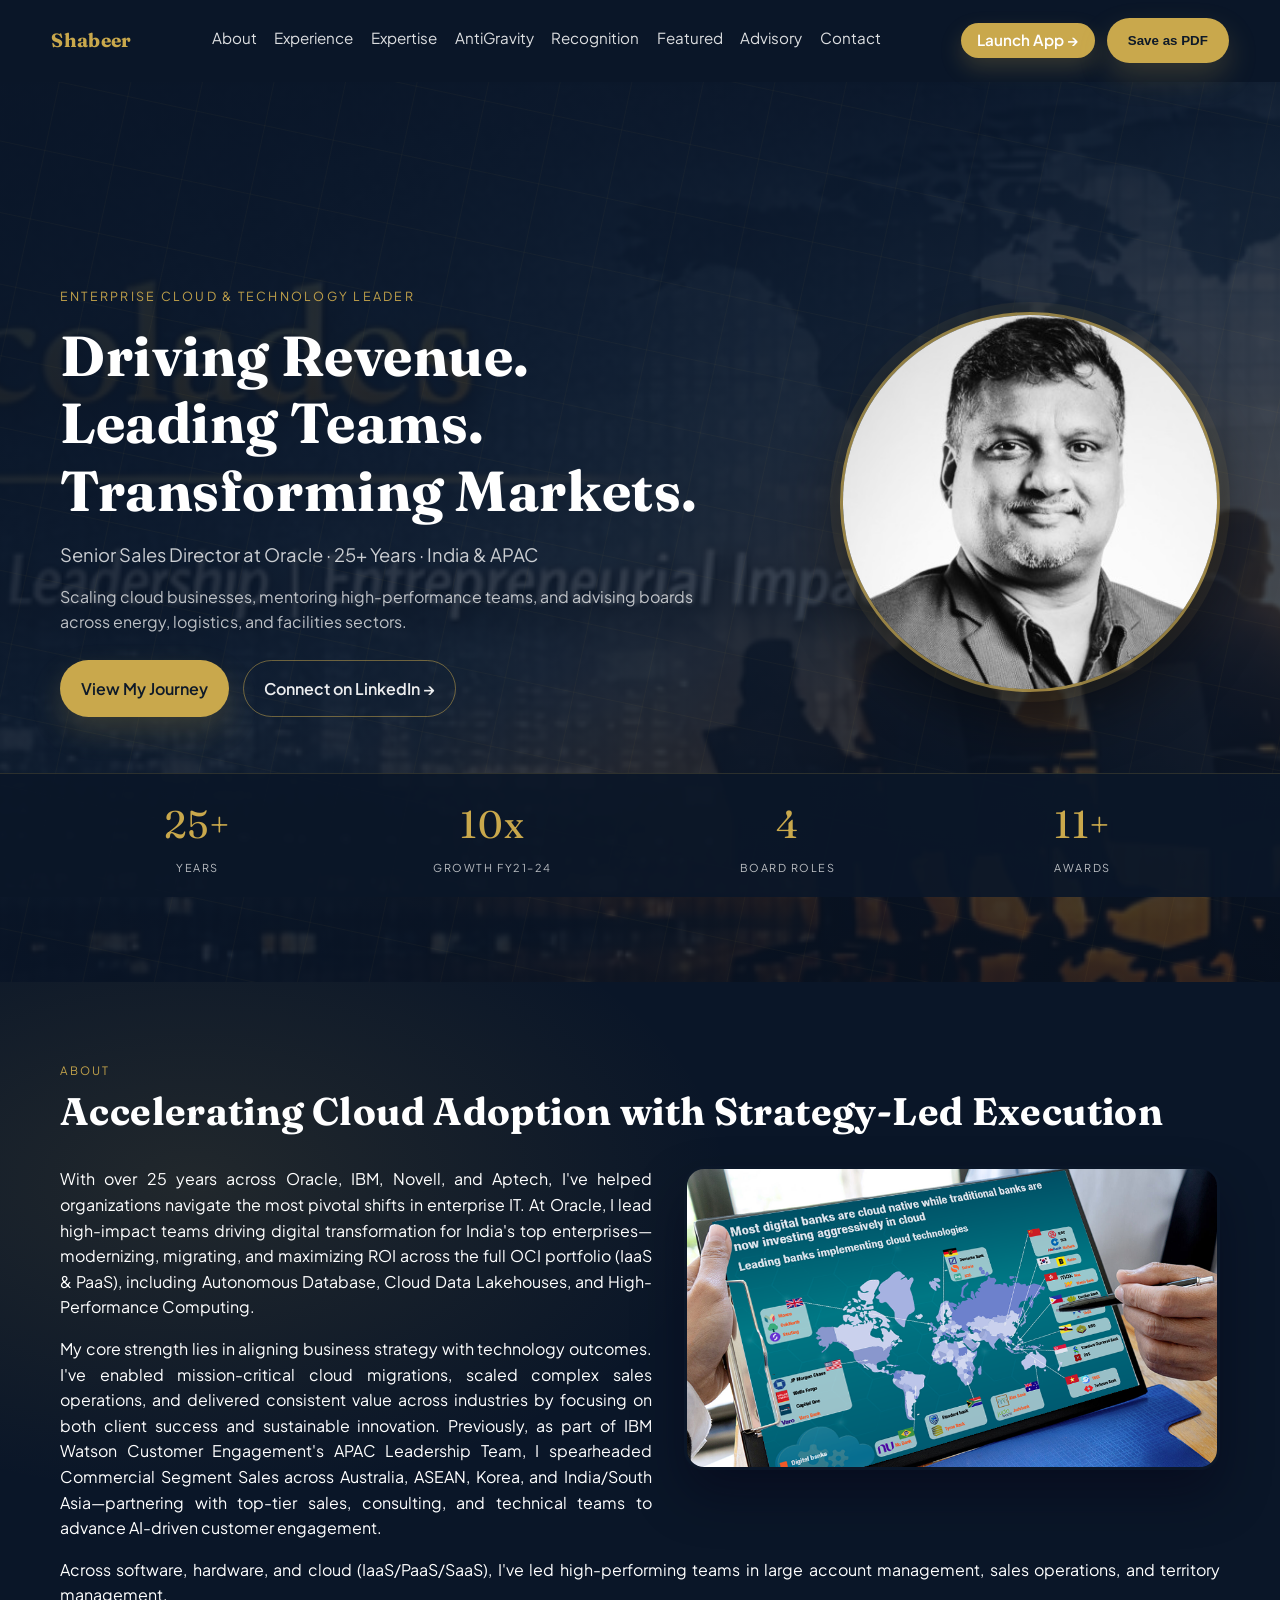
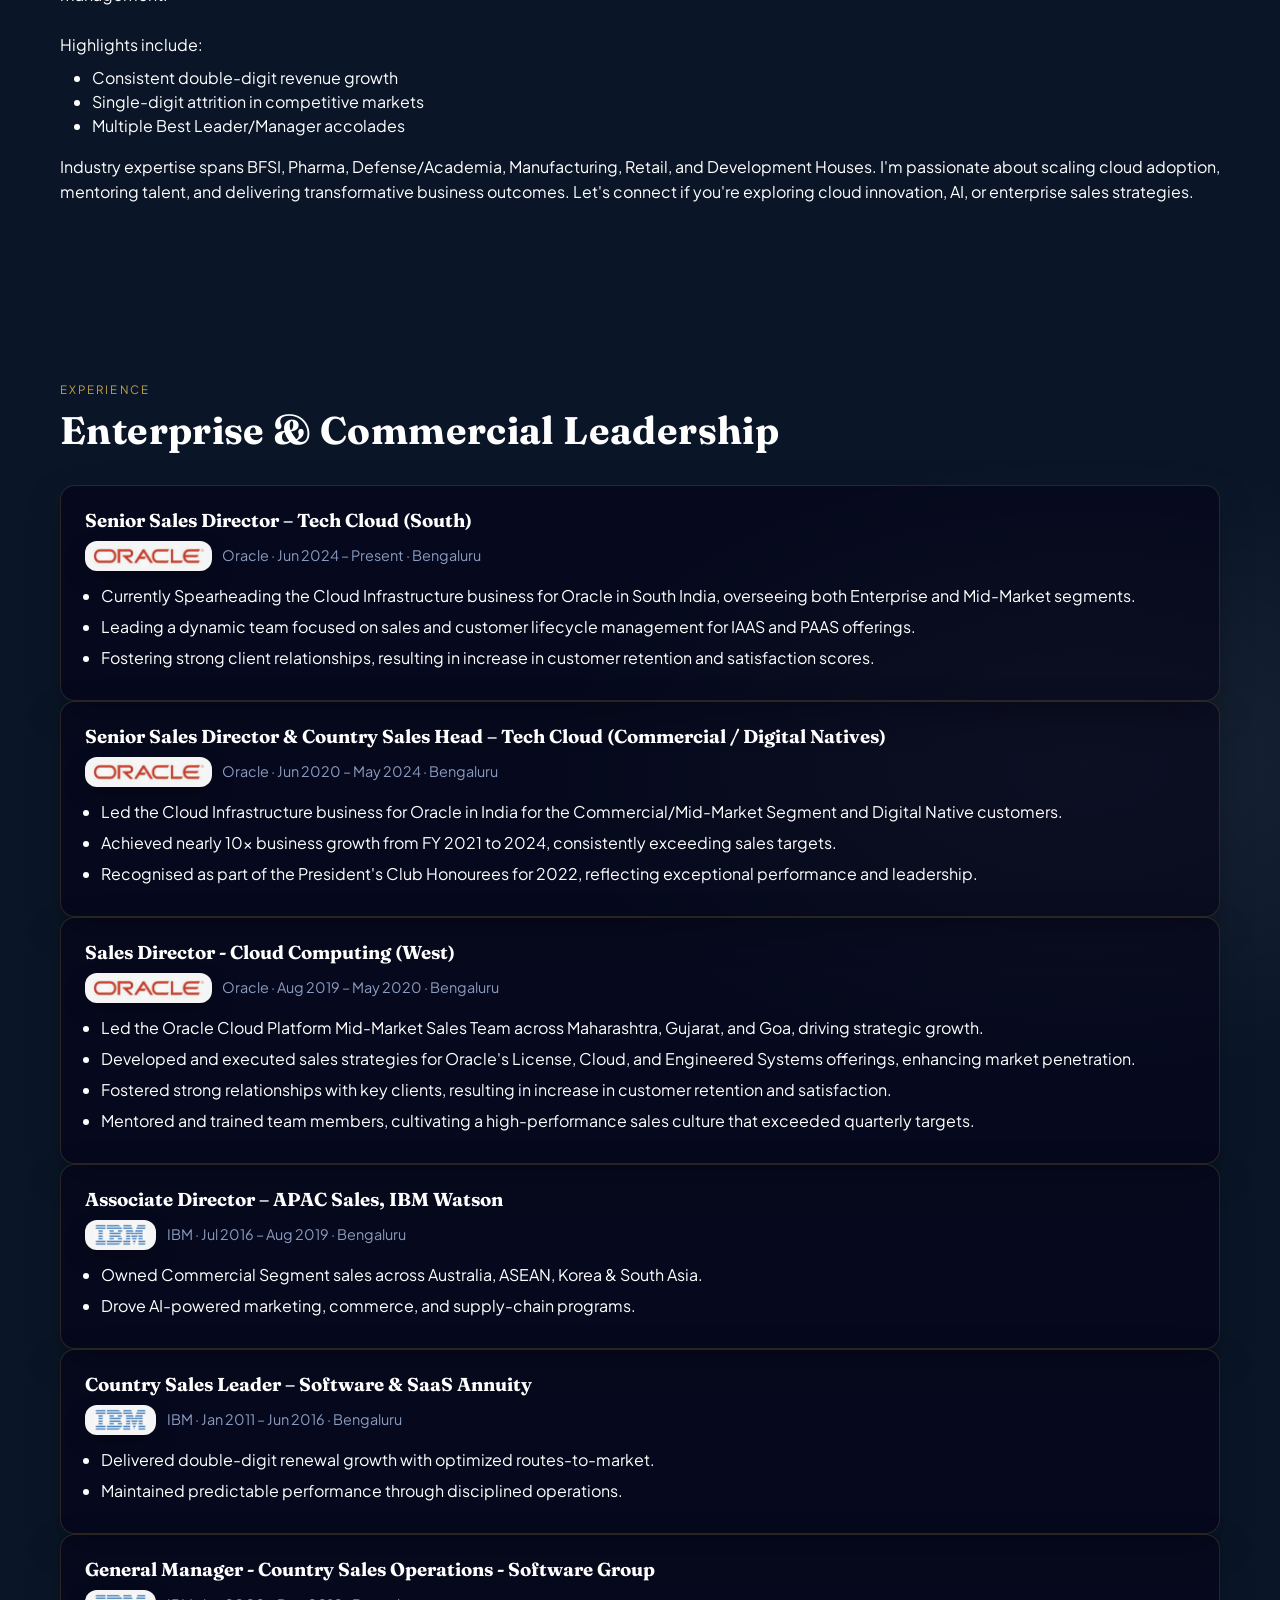
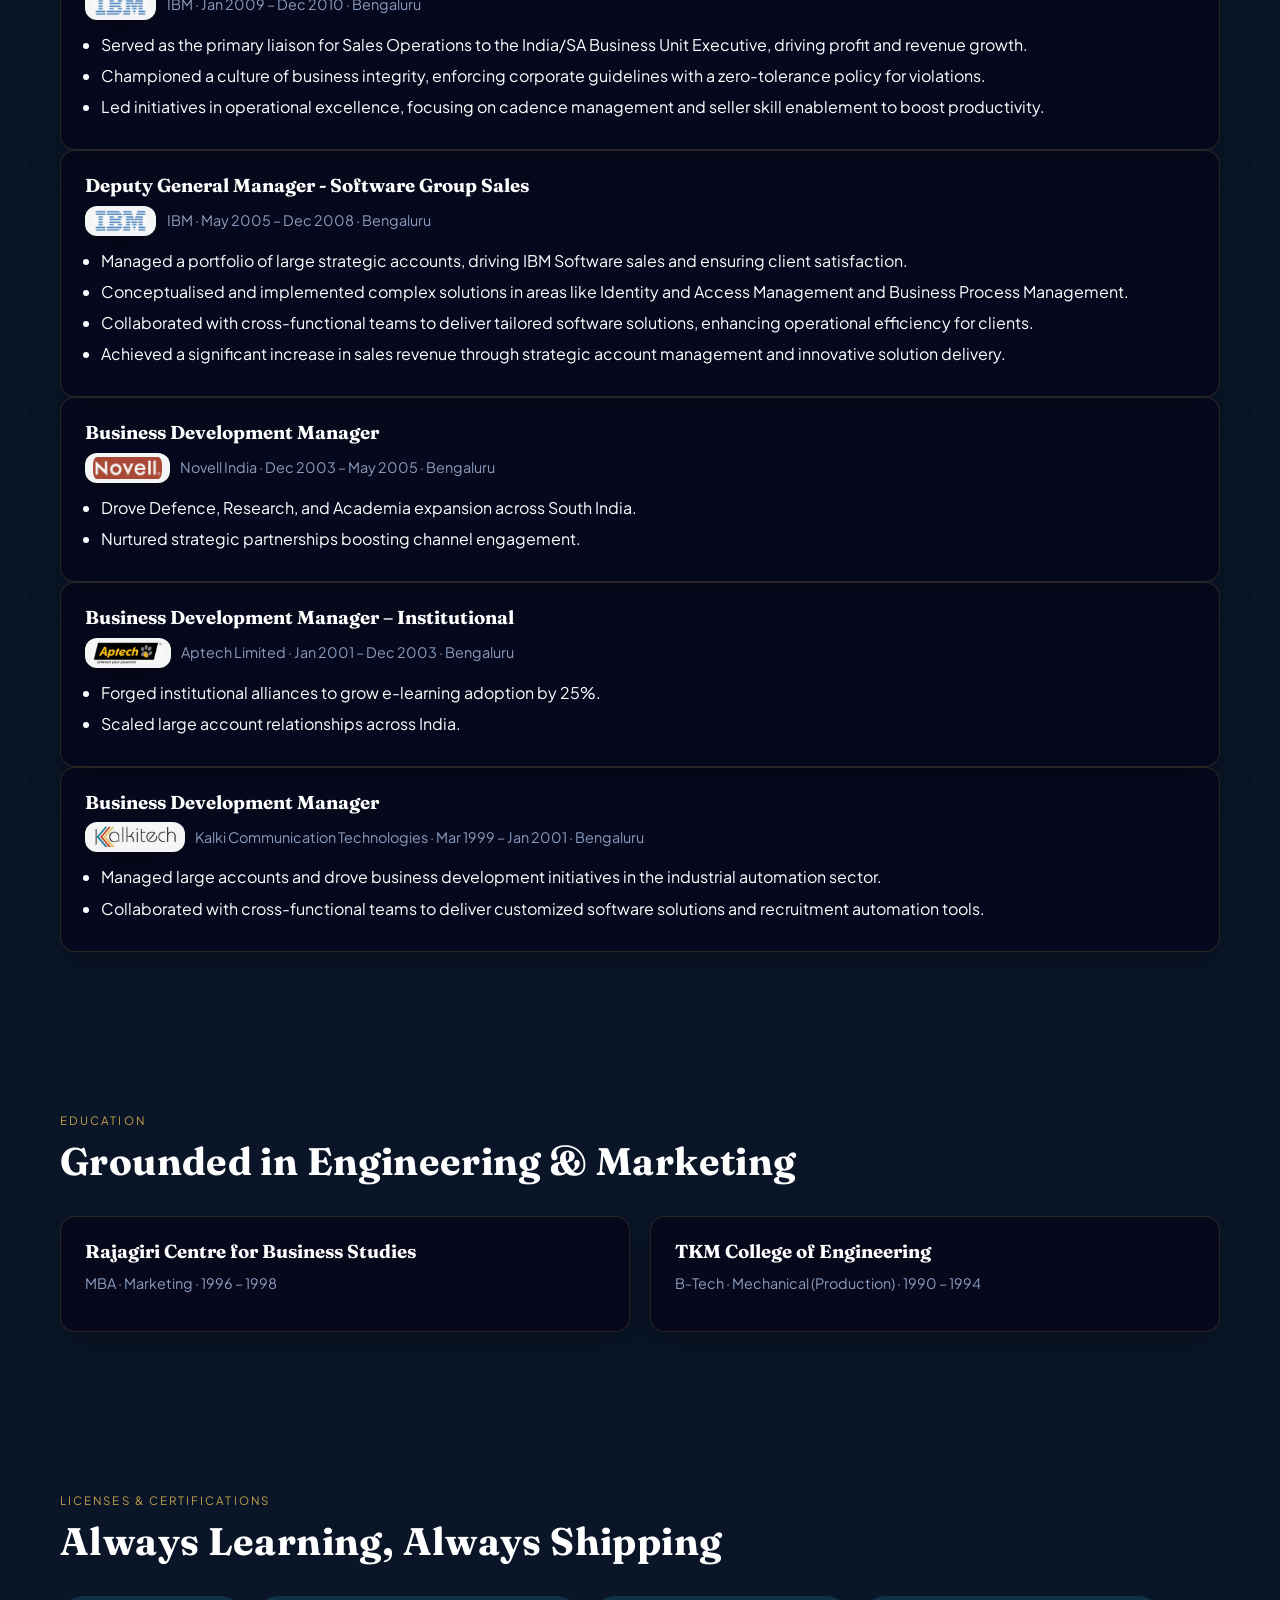
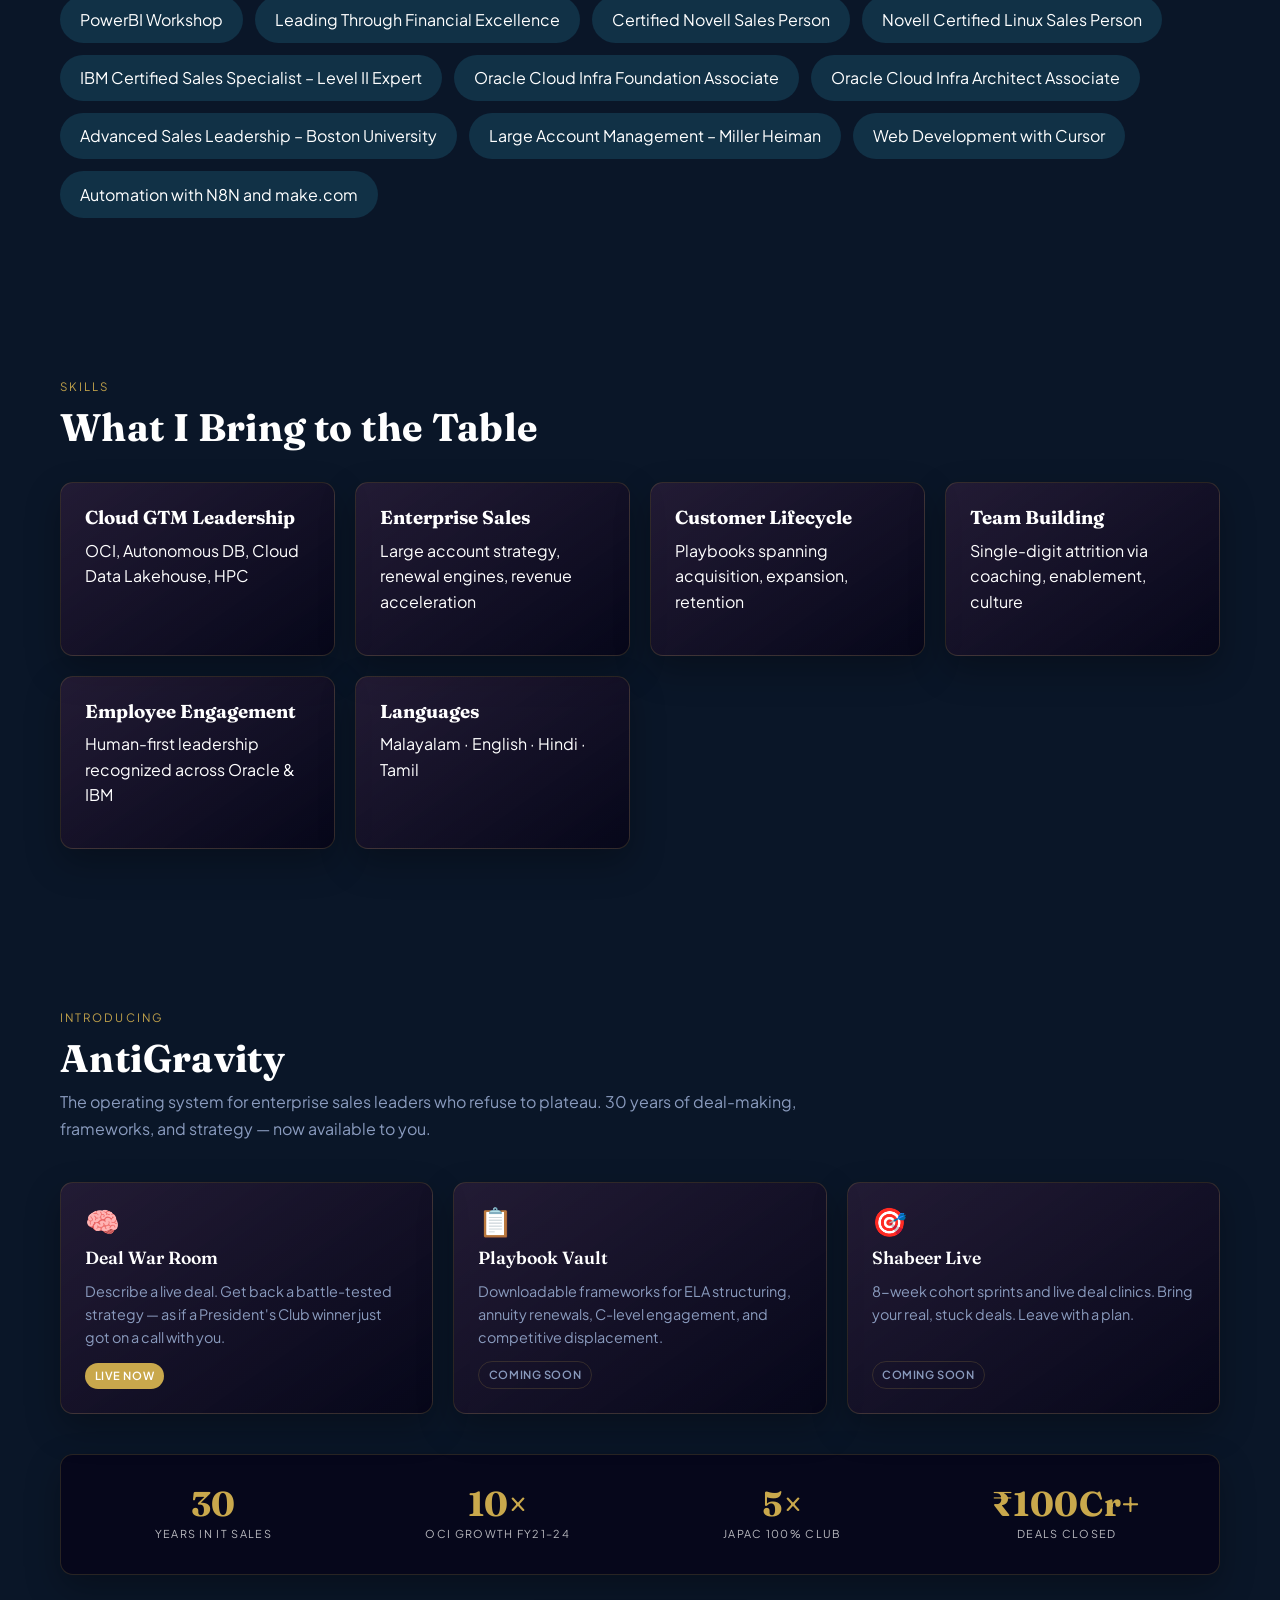
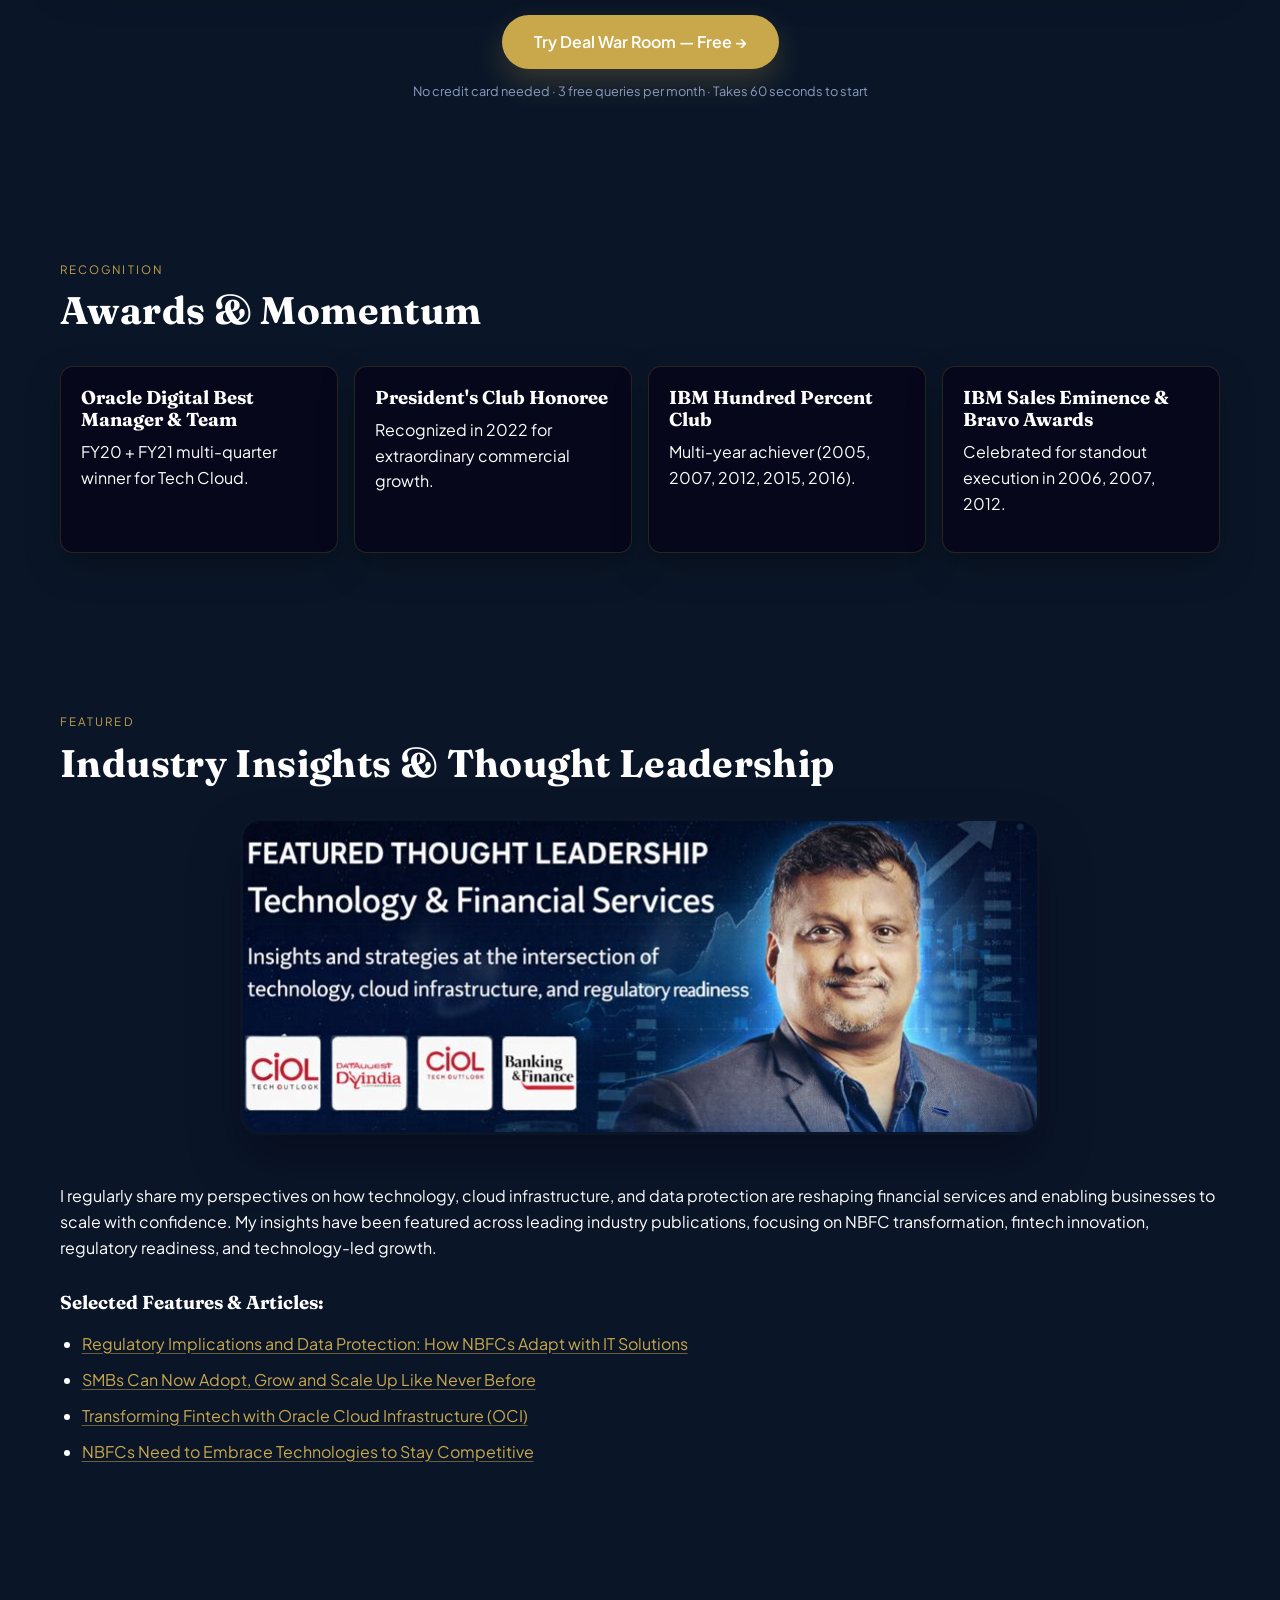
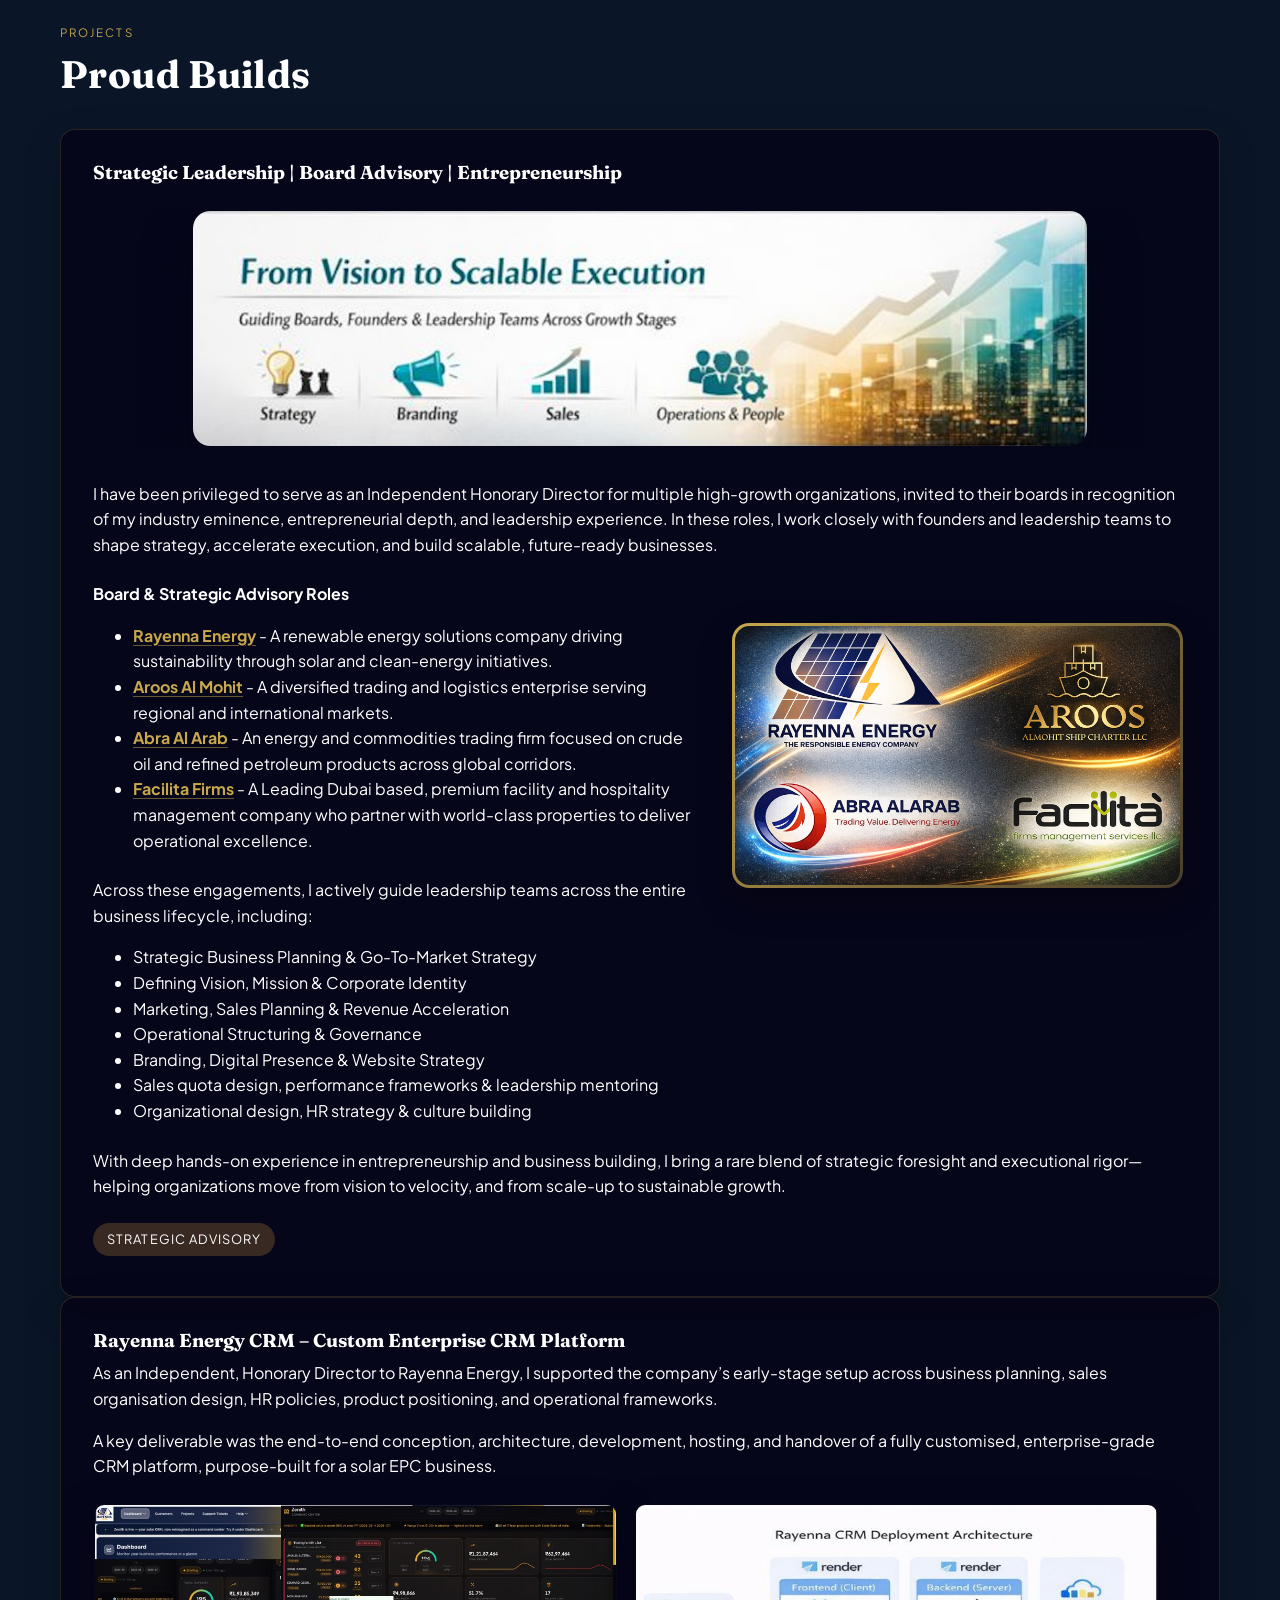
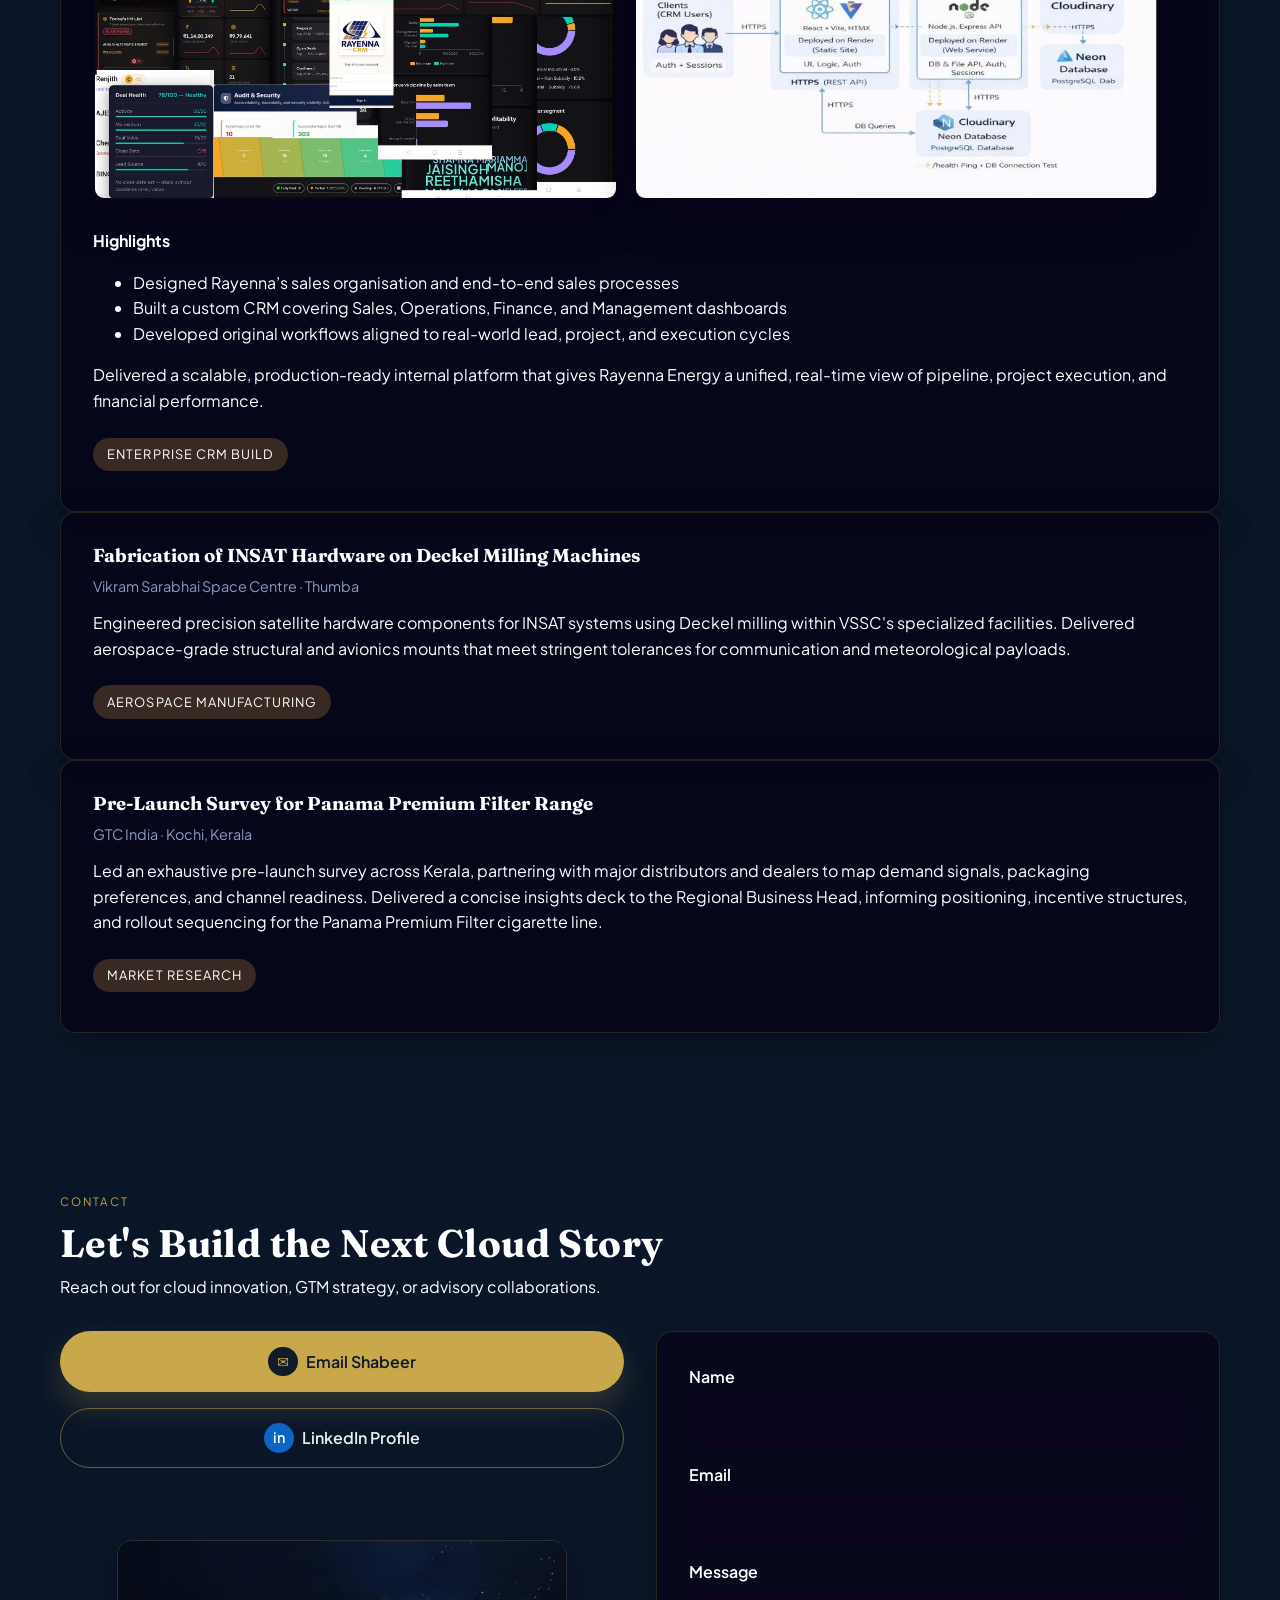
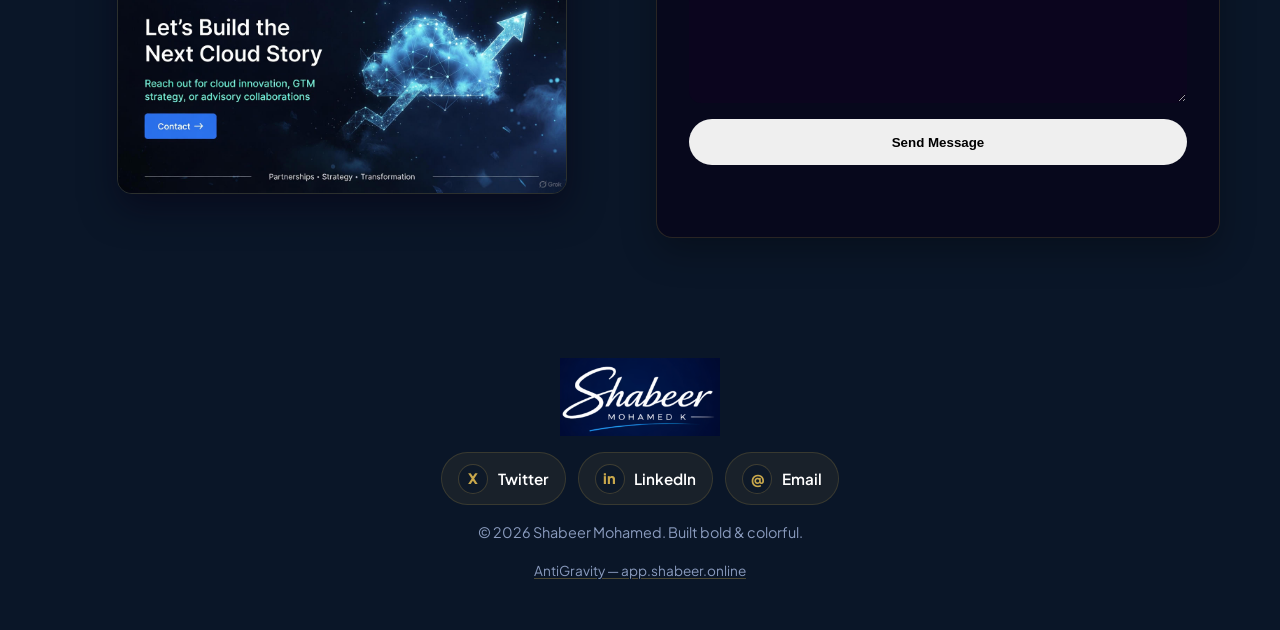
==== index.html @ 376b4c85 "chore: hide Blog nav link until more posts are ready Made-with: Cursor" ====
<!DOCTYPE html>
<html lang="en">
  <head>
    <meta charset="UTF-8" />
    <meta name="viewport" content="width=device-width, initial-scale=1.0" />
    <title>Shabeer Mohamed | Enterprise Cloud & Technology Leader</title>
    <link rel="canonical" href="https://www.shabeer.online/" />
    <meta name="robots" content="index,follow,max-image-preview:large,max-snippet:-1,max-video-preview:-1" />
    <meta name="author" content="Shabeer Mohamed" />
    <meta
      name="keywords"
      content="enterprise cloud sales, cloud growth, Oracle OCI, P&amp;L ownership, APAC enterprise technology leader, IBM cloud, enterprise transformation"
    />
    <meta name="theme-color" content="#0a1628" />
    <meta
      name="description"
      content="Shabeer Mohamed — Senior Sales Director at Oracle. 25+ years across Oracle, IBM, Novell, and Aptech driving enterprise cloud growth, leading teams, and advising boards across APAC."
    />
    <meta property="og:title" content="Shabeer Mohamed | Enterprise Cloud & Technology Leader" />
    <meta
      property="og:description"
      content="Senior cloud and enterprise sales leader with full-spectrum P&L ownership and a record of scaling businesses across APAC."
    />
    <meta property="og:url" content="https://www.shabeer.online/" />
    <meta property="og:site_name" content="Shabeer.online" />
    <meta property="og:image" content="https://www.shabeer.online/profile-photo.jpg" />
    <meta property="og:image:alt" content="Shabeer Mohamed profile photo" />
    <meta property="og:type" content="website" />
    <meta name="twitter:card" content="summary_large_image" />
    <meta name="twitter:title" content="Shabeer Mohamed | Enterprise Cloud & Technology Leader" />
    <meta
      name="twitter:description"
      content="Senior cloud and enterprise sales leader with full-spectrum P&L ownership and a record of scaling businesses across APAC."
    />
    <meta name="twitter:image" content="https://www.shabeer.online/profile-photo.jpg" />

    <link rel="icon" href="logo1.png" type="image/png" sizes="96x96" />
    <link rel="apple-touch-icon" href="logo1.png" sizes="180x180" />
    <link rel="preconnect" href="https://fonts.googleapis.com" />
    <link rel="preconnect" href="https://fonts.gstatic.com" crossorigin />
    <link
      href="https://fonts.googleapis.com/css2?family=Fraunces:opsz,wght@9..144,500;9..144,600;9..144,700&family=Plus+Jakarta+Sans:wght@400;500;600&display=swap"
      rel="stylesheet"
    />
    <link rel="stylesheet" href="styles.css" />

    <script type="application/ld+json">
      {
        "@context": "https://schema.org",
        "@type": "Person",
        "name": "Shabeer Mohamed",
        "url": "https://www.shabeer.online/",
        "image": "https://www.shabeer.online/profile-photo.jpg",
        "jobTitle": "Senior Sales Director at Oracle",
        "worksFor": { "@type": "Organization", "name": "Oracle" },
        "email": "shabeer_mk@outlook.com",
        "sameAs": ["https://www.linkedin.com/in/shabeermohamed/"],
        "knowsAbout": [
          "Enterprise cloud",
          "Cloud growth strategy",
          "Enterprise sales",
          "P&L ownership",
          "APAC leadership",
          "Oracle OCI"
        ]
      }
    </script>
  </head>
  <body>
    <header class="site-header" data-header>
      <a class="wordmark" href="#hero" aria-label="Go to top">
        Shabeer
      </a>

      <nav class="main-nav" data-nav>
        <a href="#about">About</a>
        <a href="#experience">Experience</a>
        <a href="#skills">Expertise</a>
        <a href="#antigravity">AntiGravity</a>
        <a href="#recommendations">Recognition</a>
        <a href="#featured">Featured</a>
        <a href="#projects">Advisory</a>
        <a class="nav-blog-hidden" href="/blog/">Blog</a>
        <a href="#contact">Contact</a>
      </nav>

      <div class="header-actions">
        <a
          class="nav-launch-cta"
          href="https://app.shabeer.online"
          target="_blank"
          rel="noopener noreferrer"
        >
          Launch App →
        </a>
        <button
          id="download-pdf"
          class="btn btn-gold"
          type="button"
          title="Opens print — in Chrome choose Destination: Save as PDF"
        >
          Save as PDF
        </button>
        <button class="nav-toggle" aria-label="Open menu" data-nav-toggle>
          <span class="nav-toggle-bars" aria-hidden="true"></span>
        </button>
      </div>
    </header>

    <div class="nav-drawer" data-drawer aria-hidden="true">
      <div class="nav-drawer-inner">
        <button class="drawer-close" type="button" aria-label="Close menu" data-drawer-close>
          ✕
        </button>
        <nav class="drawer-links" aria-label="Mobile navigation">
          <a href="#about">About</a>
          <a href="#experience">Experience</a>
          <a href="#skills">Expertise</a>
          <a href="#antigravity">AntiGravity</a>
          <a href="#recommendations">Recognition</a>
          <a href="#featured">Featured</a>
          <a href="#projects">Advisory</a>
          <a class="nav-blog-hidden" href="/blog/">Blog</a>
          <a href="#contact">Contact</a>
        </nav>
        <div class="drawer-cta">
          <button class="btn btn-gold" type="button" data-download-cv title="Print — Save as PDF in Chrome">
            Save as PDF
          </button>
          <a class="btn btn-ghost" href="https://www.linkedin.com/in/shabeermohamed/" target="_blank" rel="noreferrer">
            Connect on LinkedIn →
          </a>
        </div>
      </div>
    </div>

    <main>
      <section id="hero" class="hero hero-premium">
        <div class="hero-bg" aria-hidden="true">
          <div class="hero-gridlines"></div>
        </div>

        <div class="container hero-layout">
          <div class="hero-left">
            <p class="hero-eyebrow">Enterprise Cloud & Technology Leader</p>
            <h1 class="hero-title">Driving Revenue. Leading Teams. Transforming Markets.</h1>
            <p class="hero-subheadline">Senior Sales Director at Oracle · 25+ Years · India & APAC</p>
            <p class="hero-body">
              Scaling cloud businesses, mentoring high-performance teams, and advising boards across energy, logistics, and facilities sectors.
            </p>
            <div class="hero-ctas-premium">
              <a class="btn btn-gold" href="#experience">View My Journey</a>
              <a class="btn btn-ghost" href="https://www.linkedin.com/in/shabeermohamed/" target="_blank" rel="noreferrer">
                Connect on LinkedIn →
              </a>
            </div>
          </div>

          <div class="hero-right">
            <div class="profile-wrap">
              <img src="profile-photo.jpg" alt="Shabeer Mohamed" class="profile-photo" decoding="async" fetchpriority="high" />
            </div>
          </div>
        </div>

        <div class="hero-stats" data-counter-scope>
          <div class="container stats-row">
            <div class="stat">
              <div class="stat-value" data-count-to="25" data-count-suffix="+">0</div>
              <div class="stat-label">Years</div>
            </div>
            <div class="stat">
              <div class="stat-value" data-count-to="10" data-count-suffix="x">0</div>
              <div class="stat-label">Growth FY21–24</div>
            </div>
            <div class="stat">
              <div class="stat-value" data-count-to="4" data-count-suffix="">0</div>
              <div class="stat-label">Board Roles</div>
            </div>
            <div class="stat">
              <div class="stat-value" data-count-to="11" data-count-suffix="+">0</div>
              <div class="stat-label">Awards</div>
            </div>
          </div>
        </div>
      </section>

      <section id="about" class="panel about">
        <header>
          <p class="eyebrow">About</p>
          <h2>Accelerating Cloud Adoption with Strategy-Led Execution</h2>
        </header>
        <div class="about-wrapper">
          <div class="about-media">
            <img src="About.png" alt="Shabeer Mohamed collaborating with enterprise clients" loading="lazy" decoding="async" />
          </div>
          <div class="about-content">
          <p>
            With over 25 years across Oracle, IBM, Novell, and Aptech, I've helped organizations navigate the most pivotal shifts in enterprise IT.
            At Oracle, I lead high-impact teams driving digital transformation for India's top enterprises—modernizing, migrating, and maximizing ROI
            across the full OCI portfolio (IaaS & PaaS), including Autonomous Database, Cloud Data Lakehouses, and High-Performance Computing.
          </p>
          <p>
            My core strength lies in aligning business strategy with technology outcomes. I've enabled mission-critical cloud migrations, scaled complex
            sales operations, and delivered consistent value across industries by focusing on both client success and sustainable innovation.
            Previously, as part of IBM Watson Customer Engagement's APAC Leadership Team, I spearheaded Commercial Segment Sales across Australia,
            ASEAN, Korea, and India/South Asia—partnering with top-tier sales, consulting, and technical teams to advance AI-driven customer engagement.
          </p>
          <p>
            Across software, hardware, and cloud (IaaS/PaaS/SaaS), I've led high-performing teams in large account management, sales operations,
            and territory management.
          </p>
          <p class="highlights-intro">
            Highlights include:
          </p>
          <ul class="about-list">
            <li>Consistent double-digit revenue growth</li>
            <li>Single-digit attrition in competitive markets</li>
            <li>Multiple Best Leader/Manager accolades</li>
          </ul>
          <p>
            Industry expertise spans BFSI, Pharma, Defense/Academia, Manufacturing, Retail, and Development Houses. I'm passionate about scaling cloud
            adoption, mentoring talent, and delivering transformative business outcomes. Let's connect if you're exploring cloud innovation, AI,
            or enterprise sales strategies.
          </p>
          </div>
        </div>
      </section>

      <section id="experience" class="panel experience">
        <header>
          <p class="eyebrow">Experience</p>
          <h2>Enterprise & Commercial Leadership</h2>
        </header>
        <div class="timeline">
          <article>
            <h3>Senior Sales Director – Tech Cloud (South)</h3>
            <p class="meta meta-company">
              <img src="Oracle.png" alt="Oracle" class="company-logo" loading="lazy" decoding="async" />
              Oracle · Jun 2024 – Present · Bengaluru
            </p>
            <ul>
              <li>Currently Spearheading the Cloud Infrastructure business for Oracle in South India, overseeing both Enterprise and Mid-Market segments.</li>
              <li>Leading a dynamic team focused on sales and customer lifecycle management for IAAS and PAAS offerings.</li>
              <li>Fostering strong client relationships, resulting in increase in customer retention and satisfaction scores.</li>
            </ul>
          </article>
          <article>
            <h3>Senior Sales Director & Country Sales Head – Tech Cloud (Commercial / Digital Natives)</h3>
            <p class="meta meta-company">
              <img src="Oracle.png" alt="Oracle" class="company-logo" loading="lazy" decoding="async" />
              Oracle · Jun 2020 – May 2024 · Bengaluru
            </p>
            <ul>
              <li>Led the Cloud Infrastructure business for Oracle in India for the Commercial/Mid-Market Segment and Digital Native customers.</li>
              <li>Achieved nearly 10x business growth from FY 2021 to 2024, consistently exceeding sales targets.</li>
              <li>Recognised as part of the President's Club Honourees for 2022, reflecting exceptional performance and leadership.</li>
            </ul>
          </article>
          <article>
            <h3>Sales Director - Cloud Computing (West)</h3>
            <p class="meta meta-company">
              <img src="Oracle.png" alt="Oracle" class="company-logo" loading="lazy" decoding="async" />
              Oracle · Aug 2019 – May 2020 · Bengaluru
            </p>
            <ul>
              <li>Led the Oracle Cloud Platform Mid-Market Sales Team across Maharashtra, Gujarat, and Goa, driving strategic growth.</li>
              <li>Developed and executed sales strategies for Oracle's License, Cloud, and Engineered Systems offerings, enhancing market penetration.</li>
              <li>Fostered strong relationships with key clients, resulting in increase in customer retention and satisfaction.</li>
              <li>Mentored and trained team members, cultivating a high-performance sales culture that exceeded quarterly targets.</li>
            </ul>
          </article>
          <article>
            <h3>Associate Director – APAC Sales, IBM Watson</h3>
            <p class="meta meta-company">
              <img src="IBM.png" alt="IBM" class="company-logo" loading="lazy" decoding="async" />
              IBM · Jul 2016 – Aug 2019 · Bengaluru
            </p>
            <ul>
              <li>Owned Commercial Segment sales across Australia, ASEAN, Korea & South Asia.</li>
              <li>Drove AI-powered marketing, commerce, and supply-chain programs.</li>
            </ul>
          </article>
          <article>
            <h3>Country Sales Leader – Software & SaaS Annuity</h3>
            <p class="meta meta-company">
              <img src="IBM.png" alt="IBM" class="company-logo" loading="lazy" decoding="async" />
              IBM · Jan 2011 – Jun 2016 · Bengaluru
            </p>
            <ul>
              <li>Delivered double-digit renewal growth with optimized routes-to-market.</li>
              <li>Maintained predictable performance through disciplined operations.</li>
            </ul>
          </article>
          <article>
            <h3>General Manager - Country Sales Operations - Software Group</h3>
            <p class="meta meta-company">
              <img src="IBM.png" alt="IBM" class="company-logo" loading="lazy" decoding="async" />
              IBM · Jan 2009 – Dec 2010 · Bengaluru
            </p>
            <ul>
              <li>Served as the primary liaison for Sales Operations to the India/SA Business Unit Executive, driving profit and revenue growth.</li>
              <li>Championed a culture of business integrity, enforcing corporate guidelines with a zero-tolerance policy for violations.</li>
              <li>Led initiatives in operational excellence, focusing on cadence management and seller skill enablement to boost productivity.</li>
            </ul>
          </article>
          <article>
            <h3>Deputy General Manager - Software Group Sales</h3>
            <p class="meta meta-company">
              <img src="IBM.png" alt="IBM" class="company-logo" loading="lazy" decoding="async" />
              IBM · May 2005 – Dec 2008 · Bengaluru
            </p>
            <ul>
              <li>Managed a portfolio of large strategic accounts, driving IBM Software sales and ensuring client satisfaction.</li>
              <li>Conceptualised and implemented complex solutions in areas like Identity and Access Management and Business Process Management.</li>
              <li>Collaborated with cross-functional teams to deliver tailored software solutions, enhancing operational efficiency for clients.</li>
              <li>Achieved a significant increase in sales revenue through strategic account management and innovative solution delivery.</li>
            </ul>
          </article>
          <article>
            <h3>Business Development Manager</h3>
            <p class="meta meta-company">
              <img src="Novell.png" alt="Novell" class="company-logo" loading="lazy" decoding="async" />
              Novell India · Dec 2003 – May 2005 · Bengaluru
            </p>
            <ul>
              <li>Drove Defence, Research, and Academia expansion across South India.</li>
              <li>Nurtured strategic partnerships boosting channel engagement.</li>
            </ul>
          </article>
          <article>
            <h3>Business Development Manager – Institutional</h3>
            <p class="meta meta-company">
              <img src="Aptech.png" alt="Aptech" class="company-logo" loading="lazy" decoding="async" />
              Aptech Limited · Jan 2001 – Dec 2003 · Bengaluru
            </p>
            <ul>
              <li>Forged institutional alliances to grow e-learning adoption by 25%.</li>
              <li>Scaled large account relationships across India.</li>
            </ul>
          </article>
          <article>
            <h3>Business Development Manager</h3>
            <p class="meta meta-company">
              <img src="Kalki.png" alt="Kalki" class="company-logo" loading="lazy" decoding="async" />
              Kalki Communication Technologies · Mar 1999 – Jan 2001 · Bengaluru
            </p>
            <ul>
              <li>Managed large accounts and drove business development initiatives in the industrial automation sector.</li>
              <li>Collaborated with cross-functional teams to deliver customized software solutions and recruitment automation tools.</li>
            </ul>
          </article>
        </div>
      </section>

      <section id="education" class="panel duo education">
        <header>
          <p class="eyebrow">Education</p>
          <h2>Grounded in Engineering & Marketing</h2>
        </header>
        <div class="cards">
          <article>
            <h3><a href="https://rcbs.rajagiri.edu/" target="_blank" rel="noreferrer">Rajagiri Centre for Business Studies</a></h3>
            <p class="meta">MBA · Marketing · 1996 – 1998</p>
          </article>
          <article>
            <h3><a href="https://tkmce.ac.in/" target="_blank" rel="noreferrer">TKM College of Engineering</a></h3>
            <p class="meta">B-Tech · Mechanical (Production) · 1990 – 1994</p>
          </article>
        </div>
      </section>

      <section id="certifications" class="panel list-panel">
        <header>
          <p class="eyebrow">Licenses & Certifications</p>
          <h2>Always Learning, Always Shipping</h2>
        </header>
        <ul class="pill-list">
          <li>PowerBI Workshop</li>
          <li>Leading Through Financial Excellence</li>
          <li>Certified Novell Sales Person</li>
          <li>Novell Certified Linux Sales Person</li>
          <li>IBM Certified Sales Specialist – Level II Expert</li>
          <li>Oracle Cloud Infra Foundation Associate</li>
          <li>Oracle Cloud Infra Architect Associate</li>
          <li>Advanced Sales Leadership – Boston University</li>
          <li>Large Account Management – Miller Heiman</li>
          <li>Web Development with Cursor</li>
          <li>Automation with N8N and make.com</li>
        </ul>
      </section>

      <section id="skills" class="panel skills">
        <header>
          <p class="eyebrow">Skills</p>
          <h2>What I Bring to the Table</h2>
        </header>
        <div class="skill-grid">
          <div class="skill-card">
            <h3>Cloud GTM Leadership</h3>
            <p>OCI, Autonomous DB, Cloud Data Lakehouse, HPC</p>
          </div>
          <div class="skill-card">
            <h3>Enterprise Sales</h3>
            <p>Large account strategy, renewal engines, revenue acceleration</p>
          </div>
          <div class="skill-card">
            <h3>Customer Lifecycle</h3>
            <p>Playbooks spanning acquisition, expansion, retention</p>
          </div>
          <div class="skill-card">
            <h3>Team Building</h3>
            <p>Single-digit attrition via coaching, enablement, culture</p>
          </div>
          <div class="skill-card">
            <h3>Employee Engagement</h3>
            <p>Human-first leadership recognized across Oracle & IBM</p>
          </div>
          <div class="skill-card">
            <h3>Languages</h3>
            <p>Malayalam · English · Hindi · Tamil</p>
          </div>
        </div>
      </section>

      <section id="antigravity" class="panel antigravity">
        <header>
          <p class="eyebrow">Introducing</p>
          <h2>AntiGravity</h2>
          <p class="section-subtitle">
            The operating system for enterprise sales leaders who refuse to plateau. 30 years of deal-making, frameworks, and strategy — now available to you.
          </p>
        </header>

        <div class="ag-cards-grid">
          <div class="ag-card">
            <div class="ag-card-icon" aria-hidden="true">🧠</div>
            <h3>Deal War Room</h3>
            <p>
              Describe a live deal. Get back a battle-tested strategy — as if a President's Club winner just got on a call with you.
            </p>
            <span class="ag-status-badge">Live Now</span>
          </div>

          <div class="ag-card">
            <div class="ag-card-icon" aria-hidden="true">📋</div>
            <h3>Playbook Vault</h3>
            <p>
              Downloadable frameworks for ELA structuring, annuity renewals, C-level engagement, and competitive displacement.
            </p>
            <span class="ag-status-badge ag-status-soon">Coming Soon</span>
          </div>

          <div class="ag-card">
            <div class="ag-card-icon" aria-hidden="true">🎯</div>
            <h3>Shabeer Live</h3>
            <p>8-week cohort sprints and live deal clinics. Bring your real, stuck deals. Leave with a plan.</p>
            <span class="ag-status-badge ag-status-soon">Coming Soon</span>
          </div>
        </div>

        <div class="ag-stats-row">
          <div class="ag-stat">
            <span class="ag-stat-number">30</span>
            <span class="ag-stat-label">Years in IT Sales</span>
          </div>
          <div class="ag-stat">
            <span class="ag-stat-number">10×</span>
            <span class="ag-stat-label">OCI Growth FY21–24</span>
          </div>
          <div class="ag-stat">
            <span class="ag-stat-number">5×</span>
            <span class="ag-stat-label">JAPAC 100% Club</span>
          </div>
          <div class="ag-stat">
            <span class="ag-stat-number">₹100Cr+</span>
            <span class="ag-stat-label">Deals Closed</span>
          </div>
        </div>

        <div class="ag-cta-block">
          <a href="https://app.shabeer.online" class="ag-cta-primary" target="_blank" rel="noopener noreferrer">
            Try Deal War Room — Free →
          </a>
          <p class="ag-cta-subtext">No credit card needed · 3 free queries per month · Takes 60 seconds to start</p>
        </div>
      </section>

      <section id="recommendations" class="panel highlights">
        <header>
          <p class="eyebrow">Recognition</p>
          <h2>Awards & Momentum</h2>
        </header>
        <div class="highlight-grid">
          <article>
            <h3>Oracle Digital Best Manager & Team</h3>
            <p>FY20 + FY21 multi-quarter winner for Tech Cloud.</p>
          </article>
          <article>
            <h3>President's Club Honoree</h3>
            <p>Recognized in 2022 for extraordinary commercial growth.</p>
          </article>
          <article>
            <h3>IBM Hundred Percent Club</h3>
            <p>Multi-year achiever (2005, 2007, 2012, 2015, 2016).</p>
          </article>
          <article>
            <h3>IBM Sales Eminence & Bravo Awards</h3>
            <p>Celebrated for standout execution in 2006, 2007, 2012.</p>
          </article>
        </div>
      </section>

      <section id="featured" class="panel">
        <header>
          <p class="eyebrow">Featured</p>
          <h2>Industry Insights & Thought Leadership</h2>
        </header>
        <div class="about-media" style="margin: 2rem auto 3rem; max-width: 100%; display: flex; justify-content: center; align-items: center;">
          <a href="https://www.linkedin.com/in/shabeermohamed/" target="_blank" rel="noreferrer" aria-label="Visit Shabeer Mohamed's LinkedIn profile">
            <img src="featured.png" alt="Shabeer Mohamed featured in industry publications" loading="lazy" decoding="async" style="width: 100%; max-width: 800px; height: auto; border-radius: calc(var(--radius) * 1.1); border: 3px solid transparent; background: linear-gradient(var(--card), var(--card)) padding-box, linear-gradient(135deg, var(--accent), var(--accent-alt)) border-box; box-shadow: 0 25px 50px rgba(5, 1, 20, 0.4);" />
          </a>
        </div>
        <div>
          <p>
            I regularly share my perspectives on how technology, cloud infrastructure, and data protection are reshaping financial services and enabling businesses to scale with confidence. My insights have been featured across leading industry publications, focusing on NBFC transformation, fintech innovation, regulatory readiness, and technology-led growth.
          </p>
          <h3 style="margin-top: 2rem; margin-bottom: 1rem;">Selected Features & Articles:</h3>
          <ul class="article-list">
            <li>
              <a
                href="https://www.ciotechoutlook.com/cxoinsight/regulatory-implications-and-data-protection-how-nbfcs-adapt-with-it-solutions-nid-11121-cid-12.html"
                target="_blank"
                rel="noreferrer"
                class="article-link"
              >
                Regulatory Implications and Data Protection: How NBFCs Adapt with IT Solutions
              </a>
            </li>
            <li>
              <a
                href="https://www.dqindia.com/smbs-can-now-adopt-grow-and-scale-up-like-never-before/"
                target="_blank"
                rel="noreferrer"
                class="article-link"
              >
                SMBs Can Now Adopt, Grow and Scale Up Like Never Before
              </a>
            </li>
            <li>
              <a
                href="https://www.ciol.com/straight-talk/transforming-fintech-with-oracle-cloud-infrastructure-oci-7591296"
                target="_blank"
                rel="noreferrer"
                class="article-link"
              >
                Transforming Fintech with Oracle Cloud Infrastructure (OCI)
              </a>
            </li>
            <li>
              <a
                href="https://bfsi.eletsonline.com/nbfcs-need-to-embrace-technologies-to-be-competitive-in-the-market/"
                target="_blank"
                rel="noreferrer"
                class="article-link"
              >
                NBFCs Need to Embrace Technologies to Stay Competitive
              </a>
            </li>
          </ul>
        </div>
      </section>

      <section id="projects" class="panel projects">
        <header>
          <p class="eyebrow">Projects</p>
          <h2>Proud Builds</h2>
        </header>
        <article class="project-card">
          <div>
            <h3>Strategic Leadership | Board Advisory | Entrepreneurship</h3>
            <div class="project-banner" style="margin: 1.5rem auto 2rem; max-width: 100%; display: flex; justify-content: center; align-items: center;">
              <img src="hero_banner.png" alt="Strategic Leadership and Board Advisory" loading="lazy" decoding="async" style="width: 100%; max-width: 900px; height: auto; border-radius: calc(var(--radius) * 1.1); border: 3px solid transparent; background: linear-gradient(var(--card), var(--card)) padding-box, linear-gradient(135deg, var(--accent), var(--accent-alt)) border-box; box-shadow: 0 25px 50px rgba(5, 1, 20, 0.4); object-fit: contain;" />
            </div>
            <p>
              I have been privileged to serve as an Independent Honorary Director for multiple high-growth organizations, invited to their boards in recognition of my industry eminence, entrepreneurial depth, and leadership experience. In these roles, I work closely with founders and leadership teams to shape strategy, accelerate execution, and build scalable, future-ready businesses.
            </p>
            <h4 style="margin-top: 1.5rem; margin-bottom: 1rem;">Board & Strategic Advisory Roles</h4>
            <div class="advisory-collage-wrap">
              <img
                src="Collage.png"
                alt="Advisory board company collage"
                class="advisory-collage"
                loading="lazy"
                decoding="async"
              />
            </div>
            <ul style="margin-bottom: 1.5rem;">
              <li><strong><a href="https://rayenna.energy/" target="_blank" rel="noreferrer">Rayenna Energy</a></strong> - A renewable energy solutions company driving sustainability through solar and clean-energy initiatives.</li>
              <li><strong><a href="https://aroosalmohit.com/" target="_blank" rel="noreferrer">Aroos Al Mohit</a></strong> - A diversified trading and logistics enterprise serving regional and international markets.</li>
              <li><strong><a href="https://abraalarab.com/" target="_blank" rel="noreferrer">Abra Al Arab</a></strong> - An energy and commodities trading firm focused on crude oil and refined petroleum products across global corridors.</li>
              <li><strong><a href="https://www.facilitafirms.com/" target="_blank" rel="noreferrer">Facilita Firms</a></strong> - A Leading Dubai based, premium facility and hospitality management company who partner with world-class properties to deliver operational excellence.</li>
            </ul>
            <p style="margin-bottom: 1rem;">
              Across these engagements, I actively guide leadership teams across the entire business lifecycle, including:
            </p>
            <ul style="margin-bottom: 1.5rem;">
              <li>Strategic Business Planning & Go-To-Market Strategy</li>
              <li>Defining Vision, Mission & Corporate Identity</li>
              <li>Marketing, Sales Planning & Revenue Acceleration</li>
              <li>Operational Structuring & Governance</li>
              <li>Branding, Digital Presence & Website Strategy</li>
              <li>Sales quota design, performance frameworks & leadership mentoring</li>
              <li>Organizational design, HR strategy & culture building</li>
            </ul>
            <p>
              With deep hands-on experience in entrepreneurship and business building, I bring a rare blend of strategic foresight and executional rigor—helping organizations move from vision to velocity, and from scale-up to sustainable growth.
            </p>
          </div>
          <span class="tag">Strategic Advisory</span>
        </article>
        <article class="project-card">
          <div>
            <h3>Rayenna Energy CRM – Custom Enterprise CRM Platform</h3>
            <p>
              As an Independent, Honorary Director to Rayenna Energy, I supported the company’s early-stage setup across business planning, sales organisation design, HR policies, product positioning, and operational frameworks.
            </p>
            <p>
              A key deliverable was the end-to-end conception, architecture, development, hosting, and handover of a fully customised, enterprise-grade CRM platform, purpose-built for a solar EPC business.
            </p>
            <div class="project-images">
              <img
                src="Zenith.jpg"
                alt="Rayenna Energy custom CRM platform"
                class="project-image"
                loading="lazy"
                decoding="async"
              />
              <img
                src="Architecture.jpeg"
                alt="Rayenna Energy CRM architecture"
                class="project-image"
                loading="lazy"
                decoding="async"
              />
            </div>
            <h4 style="margin-top: 1.25rem; margin-bottom: 0.75rem;">Highlights</h4>
            <ul>
              <li>Designed Rayenna’s sales organisation and end-to-end sales processes</li>
              <li>Built a custom CRM covering Sales, Operations, Finance, and Management dashboards</li>
              <li>Developed original workflows aligned to real-world lead, project, and execution cycles</li>
            </ul>
            <p>
              Delivered a scalable, production-ready internal platform that gives Rayenna Energy a unified, real-time view of pipeline, project execution, and financial performance.
            </p>
          </div>
          <span class="tag">Enterprise CRM Build</span>
        </article>
        <article class="project-card">
          <div>
            <h3>Fabrication of INSAT Hardware on Deckel Milling Machines</h3>
            <p class="meta">Vikram Sarabhai Space Centre · Thumba</p>
            <p>
              Engineered precision satellite hardware components for INSAT systems using Deckel
              milling within VSSC's specialized facilities. Delivered aerospace-grade structural and
              avionics mounts that meet stringent tolerances for communication and meteorological payloads.
            </p>
          </div>
          <span class="tag">Aerospace Manufacturing</span>
        </article>
        <article class="project-card">
          <div>
            <h3>Pre-Launch Survey for Panama Premium Filter Range</h3>
            <p class="meta">GTC India · Kochi, Kerala</p>
            <p>
              Led an exhaustive pre-launch survey across Kerala, partnering with major distributors and dealers to map demand signals,
              packaging preferences, and channel readiness. Delivered a concise insights deck to the Regional Business Head, informing
              positioning, incentive structures, and rollout sequencing for the Panama Premium Filter cigarette line.
            </p>
          </div>
          <span class="tag">Market Research</span>
        </article>
      </section>

      <section id="contact" class="panel contact">
        <header>
          <p class="eyebrow">Contact</p>
          <h2>Let's Build the Next Cloud Story</h2>
          <p>Reach out for cloud innovation, GTM strategy, or advisory collaborations.</p>
        </header>
        <div class="contact-grid">
          <div style="display: flex; flex-direction: column; gap: 1.5rem;">
            <div class="cta-buttons">
              <a class="btn btn-gold" href="mailto:shabeer_mk@outlook.com">
                <span class="icon-circle icon-email" aria-hidden="true">✉</span>
                <span>Email Shabeer</span>
              </a>
              <a class="btn btn-ghost" href="https://www.linkedin.com/in/shabeermohamed/" target="_blank" rel="noreferrer">
                <span class="icon-circle icon-linkedin" aria-hidden="true">in</span>
                <span>LinkedIn Profile</span>
              </a>
            </div>
            <div class="contact-image-wrapper" style="margin-top: 0.5in; align-self: center;">
              <a href="https://www.linkedin.com/in/shabeermohamed/" target="_blank" rel="noreferrer" aria-label="Contact on LinkedIn">
                <img src="contact.jpg" alt="Contact" class="contact-image" loading="lazy" decoding="async" style="max-width: 450px; width: 100%;" />
              </a>
            </div>
          </div>
          <form id="contact-form" action="https://formspree.io/f/xdkbrond" method="POST" novalidate>
            <label>
              Name
              <input type="text" name="name" required />
            </label>
            <label>
              Email
              <input type="email" name="email" required />
            </label>
            <label>
              Message
              <textarea name="message" rows="4" required></textarea>
            </label>
            <input type="hidden" name="_subject" value="Portfolio Contact Form" />
            <input type="hidden" name="_replyto" value="" />
            <input type="hidden" name="_next" value="" />
            <button type="submit" class="btn primary">Send Message</button>
            <p class="form-status" role="alert" aria-live="polite"></p>
          </form>
        </div>
      </section>
    </main>

    <footer class="site-footer">
      <div class="footer-logo">
        <img src="logo2.png" alt="Shabeer personal logo" loading="lazy" decoding="async" />
      </div>
      <div class="footer-badges" aria-label="Social and contact links">
        <a
          class="footer-badge"
          href="https://x.com/shabeermohamed"
          target="_blank"
          rel="noreferrer"
          aria-label="Twitter profile"
        >
          <span class="footer-badge-icon" aria-hidden="true">X</span>
          <span class="footer-badge-text">Twitter</span>
        </a>
        <a
          class="footer-badge"
          href="https://www.linkedin.com/in/shabeermohamed/"
          target="_blank"
          rel="noreferrer"
          aria-label="LinkedIn profile"
        >
          <span class="footer-badge-icon" aria-hidden="true">in</span>
          <span class="footer-badge-text">LinkedIn</span>
        </a>
        <a
          class="footer-badge"
          href="mailto:shabeer_mk@outlook.com"
          aria-label="Email Shabeer"
        >
          <span class="footer-badge-icon" aria-hidden="true">@</span>
          <span class="footer-badge-text">Email</span>
        </a>
      </div>
      <p>© <span id="year"></span> Shabeer Mohamed. Built bold & colorful.</p>
      <p class="footer-antigravity">
        <a href="https://app.shabeer.online" target="_blank" rel="noopener noreferrer">AntiGravity — app.shabeer.online</a>
      </p>
    </footer>

    <script src="script.js" defer></script>
  </body>
</html>
---- styles.css ----
:root {
  --color-navy: #0a1628;
  --color-gold: #c9a84c;
  --color-white: #ffffff;
  --color-light: #f4f4f4;
  --color-muted: #8a9bbe;
  --bg: var(--color-navy);
  --card: rgba(255, 255, 255, 0.04);
  --text: var(--color-white);
  --muted: var(--color-muted);
  --border: rgba(201, 168, 76, 0.18);
  --radius: 1.15rem;
  --shadow: 0 22px 55px rgba(0, 0, 0, 0.35);
  --shadow-soft: 0 14px 35px rgba(0, 0, 0, 0.28);
  --container: min(1160px, 92vw);
}

*,
*::before,
*::after {
  box-sizing: border-box;
}

body {
  margin: 0;
  font-family: "Plus Jakarta Sans", system-ui, -apple-system, sans-serif;
  background: radial-gradient(900px 520px at 15% 10%, rgba(201, 168, 76, 0.12), transparent 60%),
    radial-gradient(900px 520px at 85% 20%, rgba(255, 255, 255, 0.06), transparent 60%),
    var(--bg);
  color: var(--text);
  line-height: 1.6;
  min-height: 100vh;
}

img {
  max-width: 100%;
  display: block;
}

a {
  color: inherit;
  text-decoration: none;
}

h1, h2, h3, p, li {
  text-rendering: optimizeLegibility;
}

/* Reveal animations */
.reveal {
  /* Default to visible so sections never disappear if JS doesn't run */
  opacity: 1;
  transform: translateY(14px);
}

.js-ready .reveal {
  opacity: 1;
  transform: translateY(14px);
  transition: opacity 520ms ease, transform 520ms ease;
}

.js-ready .reveal.is-in {
  opacity: 1;
  transform: translateY(0);
}

h1,
h2,
h3 {
  font-family: "Fraunces", serif;
  line-height: 1.2;
  margin: 0 0 0.5rem;
}

h4 {
  font-family: "Plus Jakarta Sans", system-ui, -apple-system, sans-serif;
  margin: 0 0 0.5rem;
}

p {
  margin: 0 0 1rem;
}

.container {
  width: var(--container);
  margin: 0 auto;
}

.eyebrow {
  text-transform: uppercase;
  letter-spacing: 0.18em;
  font-size: 0.72rem;
  color: rgba(201, 168, 76, 0.95);
  margin-bottom: 0.5rem;
}

.site-header {
  position: sticky;
  top: 0;
  z-index: 20;
  display: flex;
  align-items: center;
  justify-content: space-between;
  padding: 1.1rem 4vw;
  background: transparent;
  transition: background 220ms ease, box-shadow 220ms ease, border-color 220ms ease;
  border-bottom: 1px solid transparent;
}

.site-header.is-solid {
  background: rgba(10, 22, 40, 0.92);
  backdrop-filter: blur(12px);
  box-shadow: 0 14px 35px rgba(0, 0, 0, 0.28);
  border-bottom-color: rgba(201, 168, 76, 0.12);
}

.wordmark {
  font-family: "Fraunces", serif;
  font-weight: 700;
  font-size: 1.2rem;
  letter-spacing: 0.02em;
  color: var(--color-gold);
  white-space: nowrap;
}

.main-nav {
  display: flex;
  gap: 1.1rem;
  font-size: 0.95rem;
  align-items: center;
}

.main-nav a {
  position: relative;
  padding-bottom: 0.25rem;
  color: rgba(255, 255, 255, 0.86);
}

.main-nav a::after {
  content: "";
  position: absolute;
  inset: auto 0 -0.35rem 0;
  height: 2px;
  background: transparent;
  transition: background 0.25s ease;
}

.main-nav a:hover::after,
.main-nav a.active::after {
  background: var(--color-gold);
}

.nav-toggle {
  display: none;
  background: none;
  border: none;
  color: var(--text);
  padding: 0.25rem 0.35rem;
}

.nav-toggle-bars {
  width: 24px;
  height: 16px;
  position: relative;
  display: inline-block;
}

.nav-toggle-bars::before,
.nav-toggle-bars::after,
.nav-toggle-bars span {
  content: "";
  position: absolute;
  left: 0;
  right: 0;
  height: 2px;
  background: rgba(255, 255, 255, 0.88);
  border-radius: 999px;
}

.nav-toggle-bars::before {
  top: 0;
}

.nav-toggle-bars::after {
  bottom: 0;
}

.nav-toggle-bars span {
  top: 50%;
  transform: translateY(-50%);
}

.header-actions {
  display: flex;
  align-items: center;
  gap: 0.75rem;
}

.nav-launch-cta {
  display: inline-flex;
  align-items: center;
  justify-content: center;
  flex-shrink: 0;
  white-space: nowrap;
  padding: 0.5rem 1rem;
  border-radius: 999px;
  font-size: 0.95rem;
  font-weight: 600;
  font-family: inherit;
  line-height: 1.2;
  background: var(--color-gold);
  color: var(--color-white);
  text-decoration: none;
  box-shadow: 0 10px 22px rgba(201, 168, 76, 0.22);
  transition: transform 180ms ease, box-shadow 180ms ease, opacity 180ms ease;
}

.nav-launch-cta:hover {
  transform: translateY(-2px);
  opacity: 0.95;
}

.nav-launch-cta:visited {
  color: var(--color-white);
}

.nav-drawer {
  position: fixed;
  inset: 0;
  background: rgba(10, 22, 40, 0.86);
  backdrop-filter: blur(10px);
  opacity: 0;
  pointer-events: none;
  transition: opacity 220ms ease;
  z-index: 50;
}

.nav-drawer.is-open {
  opacity: 1;
  pointer-events: auto;
}

.nav-drawer-inner {
  position: absolute;
  inset: 0;
  padding: 1.25rem 6vw;
  display: grid;
  align-content: start;
  gap: 1.25rem;
}

.drawer-close {
  justify-self: end;
  background: transparent;
  border: 1px solid rgba(201, 168, 76, 0.25);
  color: var(--text);
  border-radius: 0.9rem;
  padding: 0.5rem 0.7rem;
  cursor: pointer;
}

.drawer-links {
  display: grid;
  gap: 0.9rem;
  margin-top: 0.5rem;
}

.drawer-links a {
  font-family: "Fraunces", serif;
  font-size: 1.5rem;
  color: rgba(255, 255, 255, 0.92);
}

.drawer-cta {
  margin-top: 0.75rem;
  display: grid;
  gap: 0.75rem;
}

main {
  padding: 0;
  display: flex;
  flex-direction: column;
  gap: 0;
}

/* Sections */
.panel {
  width: var(--container);
  margin: 0 auto;
  padding: 5rem 0;
}

.panel > header {
  margin-bottom: 2rem;
}

.panel h2 {
  font-size: clamp(1.8rem, 3vw, 2.6rem);
  letter-spacing: 0.01em;
}

.panel .section-subtitle {
  margin: 0;
  max-width: 62ch;
  color: var(--muted);
  font-size: 1rem;
  line-height: 1.65;
  font-family: "Plus Jakarta Sans", system-ui, -apple-system, sans-serif;
}

/* Premium cards (hover lift + gold reveal) */
.section-card,
.timeline article,
.duo article,
.skill-card,
.ag-card,
.highlight-grid article,
.projects .project-card,
form {
  background: rgba(255, 255, 255, 0.04);
  border: 1px solid rgba(201, 168, 76, 0.18);
  border-radius: var(--radius);
  box-shadow: var(--shadow-soft);
}

.timeline article,
.duo article,
.skill-card,
.ag-card,
.highlight-grid article,
.projects .project-card {
  position: relative;
  overflow: hidden;
  transition: transform 200ms ease, box-shadow 200ms ease, border-color 200ms ease;
}

.timeline article::before,
.duo article::before,
.skill-card::before,
.ag-card::before,
.highlight-grid article::before,
.projects .project-card::before {
  content: "";
  position: absolute;
  left: 0;
  right: 0;
  top: 0;
  height: 3px;
  background: linear-gradient(90deg, transparent, rgba(201, 168, 76, 0.95), transparent);
  transform: translateY(-4px);
  opacity: 0;
  transition: transform 200ms ease, opacity 200ms ease;
}

.timeline article:hover,
.duo article:hover,
.skill-card:hover,
.ag-card:hover,
.highlight-grid article:hover,
.projects .project-card:hover {
  transform: translateY(-4px);
  border-color: rgba(201, 168, 76, 0.35);
  box-shadow: 0 18px 55px rgba(0, 0, 0, 0.35);
}

.timeline article:hover::before,
.duo article:hover::before,
.skill-card:hover::before,
.ag-card:hover::before,
.highlight-grid article:hover::before,
.projects .project-card:hover::before {
  transform: translateY(0);
  opacity: 1;
}

.hero-premium {
  position: relative;
  min-height: 100vh;
  display: grid;
  align-content: center;
  padding: 7.5rem 0 0;
  /* Professional wallpaper-style background (softened by gradient overlay) */
  background:
    linear-gradient(135deg, rgba(10, 22, 40, 0.95), rgba(10, 22, 40, 0.72)),
    url(banner6.jpeg);
  background-size: cover;
  background-position: center;
  overflow: hidden;
}

.hero-bg {
  position: absolute;
  inset: 0;
  pointer-events: none;
}

.hero-gridlines {
  position: absolute;
  inset: -40% -40%;
  z-index: 1;
  background:
    linear-gradient(to right, rgba(201, 168, 76, 0.08) 1px, transparent 1px),
    linear-gradient(to bottom, rgba(201, 168, 76, 0.08) 1px, transparent 1px);
  background-size: 70px 70px;
  transform: rotate(12deg);
  animation: drift 18s linear infinite;
  opacity: 0.55;
}

@keyframes drift {
  0% { transform: rotate(12deg) translate3d(0, 0, 0); }
  100% { transform: rotate(12deg) translate3d(-70px, 70px, 0); }
}

.hero-layout {
  display: grid;
  grid-template-columns: 1.3fr 0.9fr;
  gap: 3rem;
  align-items: center;
  padding: 0 0 3.5rem;
  width: var(--container);
  margin: 0 auto;
  position: relative;
  z-index: 2;
}

.hero-eyebrow {
  text-transform: uppercase;
  letter-spacing: 0.18em;
  font-size: 0.78rem;
  color: rgba(201, 168, 76, 0.95);
  margin: 0 0 0.9rem;
}

.hero-title {
  font-size: clamp(2.35rem, 4.4vw, 3.9rem);
  letter-spacing: 0.01em;
  margin-bottom: 1rem;
}

.hero-subheadline {
  color: rgba(255, 255, 255, 0.78);
  font-size: 1.15rem;
  margin-bottom: 0.85rem;
}

.hero-body {
  color: rgba(255, 255, 255, 0.72);
  max-width: 62ch;
  margin-bottom: 1.6rem;
}

.hero-ctas-premium {
  display: flex;
  flex-wrap: wrap;
  gap: 0.9rem;
}

.btn {
  border: 1px solid transparent;
  border-radius: 999px;
  padding: 0.9rem 1.25rem;
  font-weight: 600;
  cursor: pointer;
  transition: transform 180ms ease, box-shadow 180ms ease, background 180ms ease, border-color 180ms ease;
  display: inline-flex;
  align-items: center;
  justify-content: center;
  gap: 0.5rem;
}

.btn:hover {
  transform: translateY(-2px);
}

.btn-gold {
  background: var(--color-gold);
  color: rgba(10, 22, 40, 0.98);
  box-shadow: 0 14px 30px rgba(201, 168, 76, 0.22);
}

.btn-ghost {
  background: transparent;
  color: rgba(255, 255, 255, 0.92);
  border-color: rgba(201, 168, 76, 0.5);
}

.icon-circle {
  width: 1.85rem;
  height: 1.85rem;
  border-radius: 999px;
  display: inline-flex;
  align-items: center;
  justify-content: center;
  font-size: 0.9rem;
  font-weight: 600;
}

.icon-email {
  background: rgba(10, 22, 40, 0.96);
  color: var(--color-gold);
}

.icon-linkedin {
  background: #0a66c2;
  color: #ffffff;
  letter-spacing: 0.02em;
}

.profile-wrap {
  position: relative;
  width: min(380px, 80vw);
  margin-left: auto;
}

.profile-photo {
  width: 100%;
  aspect-ratio: 1;
  border-radius: 999px;
  border: 3px solid rgba(201, 168, 76, 0.7);
  box-shadow: 0 0 0 10px rgba(201, 168, 76, 0.08), 0 25px 60px rgba(0, 0, 0, 0.45);
  height: auto;
  object-fit: cover;
}

.profile-badge {
  position: absolute;
  right: -10px;
  bottom: 22px;
  background: rgba(10, 22, 40, 0.92);
  border: 1px solid rgba(201, 168, 76, 0.35);
  color: rgba(255, 255, 255, 0.92);
  padding: 0.55rem 0.75rem;
  border-radius: 999px;
  box-shadow: 0 14px 35px rgba(0, 0, 0, 0.32);
  font-size: 0.9rem;
  white-space: nowrap;
}

/* Mobile-first hero adjustments to prevent right-edge clipping */
@media (max-width: 768px) {
  .hero-premium {
    overflow-x: visible;
  }

  .hero-layout {
    grid-template-columns: 1fr;
    gap: 1.75rem;
    padding: 0 0 2.75rem;
  }

  .profile-wrap {
    margin-left: 0;
    margin-right: 0;
    width: min(320px, 86vw);
    margin-inline: auto;
  }

  .profile-badge {
    right: auto;
    left: 50%;
    transform: translateX(-50%);
    bottom: 18px;
    max-width: 90%;
    white-space: normal;
    text-align: center;
  }
}

.hero-stats {
  border-top: 1px solid rgba(201, 168, 76, 0.18);
  background: rgba(10, 22, 40, 0.92);
  position: relative;
  z-index: 2;
}

.stats-row {
  width: var(--container);
  margin: 0 auto;
  display: grid;
  grid-template-columns: repeat(4, minmax(0, 1fr));
  gap: 1.25rem;
  padding: 1.25rem 0;
}

.stat {
  text-align: center;
}

.stat-value {
  font-family: "Fraunces", serif;
  font-size: clamp(1.8rem, 3vw, 2.6rem);
  color: var(--color-gold);
  letter-spacing: 0.02em;
}

.stat-label {
  color: rgba(255, 255, 255, 0.72);
  text-transform: uppercase;
  letter-spacing: 0.14em;
  font-size: 0.68rem;
  margin-top: 0.25rem;
}

.timeline article {
  padding: 1.5rem;
  border-radius: calc(var(--radius) * 0.8);
  background: rgba(5, 1, 20, 0.55);
  border: 1px solid var(--border);
}

.meta {
  color: var(--muted);
  font-size: 0.9rem;
  margin-bottom: 0.75rem;
}

.meta.meta-company {
  display: flex;
  align-items: center;
  gap: 0.65rem;
  flex-wrap: wrap;
}

.company-logo {
  height: 30px;
  width: auto;
  max-width: 170px;
  object-fit: contain;
  display: inline-block;
  background: rgba(255, 255, 255, 0.96);
  padding: 4px 8px;
  border-radius: 12px;
  box-shadow: 0 10px 22px rgba(0, 0, 0, 0.22);
}

@media (max-width: 600px) {
  .company-logo {
    height: 28px;
    max-width: 160px;
    padding: 4px 8px;
  }
}

.timeline ul {
  padding-left: 1rem;
  margin: 0;
}

.timeline li {
  margin-bottom: 0.35rem;
}

.duo .cards {
  display: grid;
  grid-template-columns: repeat(auto-fit, minmax(240px, 1fr));
  gap: 1.25rem;
}

.duo article {
  background: rgba(5, 1, 20, 0.6);
  padding: 1.5rem;
  border-radius: calc(var(--radius) * 0.8);
  border: 1px solid var(--border);
}

.about-wrapper {
  display: grid;
  grid-template-columns: repeat(auto-fit, minmax(280px, 1fr));
  gap: 2.5rem;
  align-items: center;
}

.about-wrapper {
  display: block;
}

.about-media {
  position: relative;
  display: flex;
  align-items: center;
  justify-content: center;
  justify-self: center;
  margin: 2rem auto 3rem;
}

.about-media img {
  width: 100%;
  max-width: 800px;
  height: auto;
  border-radius: calc(var(--radius) * 1.1);
  border: 3px solid transparent;
  background: linear-gradient(var(--card), var(--card)) padding-box,
    linear-gradient(135deg, var(--accent), var(--accent-alt)) border-box;
  box-shadow: 0 25px 50px rgba(5, 1, 20, 0.4);
  object-fit: contain;
  display: block;
}

.about-content p {
  margin-bottom: 1rem;
}

.about-list {
  margin: 0 0 1rem 1rem;
  padding-left: 1rem;
  color: var(--text);
  line-height: 1.5;
}

.pill-list {
  display: flex;
  flex-wrap: wrap;
  gap: 0.75rem;
  list-style: none;
  padding: 0;
  margin: 0;
}

.pill-list li {
  padding: 0.65rem 1.25rem;
  border-radius: 999px;
  border: 1px solid var(--accent-alt);
  background: rgba(54, 197, 240, 0.15);
}

.skill-grid {
  display: grid;
  grid-template-columns: repeat(auto-fit, minmax(220px, 1fr));
  gap: 1.25rem;
}

.skill-card {
  padding: 1.5rem;
  border-radius: calc(var(--radius) * 0.7);
  border: 1px solid var(--border);
  background: linear-gradient(145deg, rgba(255, 77, 166, 0.1), rgba(5, 1, 20, 0.7));
  transition: transform 0.2s ease, border-color 0.2s ease;
}

.skill-card:hover {
  transform: translateY(-4px);
  border-color: var(--accent);
}

/* Mirrors .skill-card: padding, border-radius, border, background, hover lift */
.ag-card {
  padding: 1.5rem;
  border-radius: calc(var(--radius) * 0.7);
  border: 1px solid var(--border);
  background: linear-gradient(145deg, rgba(255, 77, 166, 0.1), rgba(5, 1, 20, 0.7));
  display: flex;
  flex-direction: column;
  gap: 0.75rem;
  transition: transform 0.2s ease, border-color 0.2s ease;
}

.ag-card:hover {
  transform: translateY(-4px);
  border-color: rgba(201, 168, 76, 0.55);
}

.ag-card h3 {
  font-size: 1.1rem;
  font-weight: 600;
  margin: 0;
}

.ag-card p {
  font-size: 0.9rem;
  line-height: 1.6;
  color: var(--muted);
  margin: 0;
  flex: 1;
}

.ag-card-icon {
  font-size: 1.75rem;
  line-height: 1;
}

/* =============================================
   ANTIGRAVITY SECTION
   Added April 2026 — new product section
   ============================================= */

.ag-cards-grid {
  display: grid;
  grid-template-columns: repeat(3, minmax(0, 1fr));
  gap: 1.25rem;
  margin: 2.5rem 0;
}

.ag-status-badge {
  display: inline-block;
  font-size: 0.7rem;
  font-weight: 600;
  letter-spacing: 0.05em;
  text-transform: uppercase;
  padding: 0.25rem 0.6rem;
  border-radius: 999px;
  background: var(--color-gold);
  color: var(--color-white);
  width: fit-content;
}

.ag-status-badge.ag-status-soon {
  background: transparent;
  border: 1px solid var(--border);
  color: var(--muted);
}

.ag-stats-row {
  display: grid;
  grid-template-columns: repeat(4, minmax(0, 1fr));
  gap: 1.25rem;
  margin: 2.5rem 0;
  padding: 2rem 1.25rem;
  border-radius: calc(var(--radius) * 0.7);
  background: rgba(5, 1, 20, 0.65);
  border: 1px solid var(--border);
  box-shadow: var(--shadow-soft);
}

.ag-stat {
  text-align: center;
  display: flex;
  flex-direction: column;
  gap: 0.35rem;
}

.ag-stat-number {
  font-family: "Fraunces", serif;
  font-size: clamp(1.6rem, 2.8vw, 2.15rem);
  font-weight: 700;
  color: var(--color-gold);
  line-height: 1;
  letter-spacing: 0.02em;
}

.ag-stat-label {
  font-size: 0.68rem;
  color: rgba(255, 255, 255, 0.72);
  text-transform: uppercase;
  letter-spacing: 0.12em;
  line-height: 1.35;
}

.ag-cta-block {
  text-align: center;
  margin-top: 2.5rem;
  display: flex;
  flex-direction: column;
  align-items: center;
  gap: 0.75rem;
}

.ag-cta-primary {
  display: inline-block;
  padding: 0.875rem 2rem;
  border-radius: 999px;
  background: var(--color-gold);
  color: var(--color-white);
  font-weight: 600;
  font-size: 1rem;
  font-family: inherit;
  text-decoration: none;
  box-shadow: 0 14px 30px rgba(201, 168, 76, 0.22);
  transition: opacity 0.2s ease, transform 0.2s ease, box-shadow 0.2s ease;
}

.ag-cta-primary:hover {
  opacity: 0.92;
  transform: translateY(-2px);
}

.ag-cta-primary:visited {
  color: var(--color-white);
}

.ag-cta-subtext {
  font-size: 0.8rem;
  color: var(--muted);
  margin: 0;
}

@media (max-width: 768px) {
  .ag-cards-grid {
    grid-template-columns: 1fr;
  }

  .ag-stats-row {
    grid-template-columns: repeat(2, minmax(0, 1fr));
  }
}

.highlight-grid {
  display: grid;
  grid-template-columns: repeat(auto-fit, minmax(220px, 1fr));
  gap: 1rem;
}

.highlight-grid article {
  padding: 1.25rem;
  border-radius: calc(var(--radius) * 0.7);
  border: 1px solid var(--border);
  background: rgba(5, 1, 20, 0.65);
}

.projects .project-card {
  display: flex;
  flex-direction: column;
  gap: 0.5rem;
  border: 1px solid var(--border);
  border-radius: calc(var(--radius) * 0.8);
  padding: 2rem;
  background: rgba(5, 1, 20, 0.7);
}

.projects .project-card::after {
  content: "";
  display: block;
  clear: both;
}

.project-thumb {
  float: right;
  width: min(70%, 420px);
  border-radius: calc(var(--radius) * 0.6);
  border: 2px solid transparent;
  background: linear-gradient(var(--card), var(--card)) padding-box,
    linear-gradient(135deg, var(--accent), var(--accent-alt)) border-box;
  margin-left: 1.25rem;
  margin-bottom: 0.75rem;
  box-shadow: 0 15px 35px rgba(5, 1, 20, 0.5);
}

.project-images {
  display: flex;
  flex-wrap: wrap;
  gap: 1rem;
  margin: 1.5rem 0 1.75rem;
}

.project-images .project-image {
  flex: 1 1 0;
  min-width: 0;
  max-width: 48%;
  width: 100%;
  height: auto;
  border-radius: calc(var(--radius) * 0.6);
  border: 2px solid transparent;
  background: linear-gradient(var(--card), var(--card)) padding-box,
    linear-gradient(135deg, var(--accent), var(--accent-alt)) border-box;
  box-shadow: 0 15px 35px rgba(5, 1, 20, 0.5);
  display: block;
  object-fit: contain;
}

/* Advisory collage (board roles) */
.advisory-collage-wrap {
  margin: 1rem auto 1.25rem;
  width: 100%;
  display: block;
  padding: 0 0.25rem;
}

.advisory-collage {
  width: 100%;
  max-width: 440px;
  height: auto;
  display: block;
  margin: 0 auto;
  border-radius: calc(var(--radius) * 0.95);
  border: 3px solid transparent;
  background: linear-gradient(var(--card), var(--card)) padding-box,
    linear-gradient(135deg, var(--color-gold), rgba(201, 168, 76, 0.35)) border-box;
  box-shadow: var(--shadow-soft);
  object-fit: contain;
}

@media (min-width: 1025px) {
  .advisory-collage-wrap {
    float: right;
    width: min(42%, 460px);
    margin: 0 0 1rem 2rem;
  }

  .advisory-collage {
    max-width: none;
  }
}

@media (max-width: 900px) {
  .project-images {
    flex-direction: column;
    align-items: center;
    justify-content: center;
  }

  .project-images .project-image {
    max-width: 100%;
  }
}

.projects .tag {
  align-self: flex-start;
  padding: 0.4rem 0.9rem;
  border-radius: 999px;
  background: rgba(255, 179, 71, 0.2);
  border: 1px solid var(--accent-warm);
  font-size: 0.8rem;
  text-transform: uppercase;
  letter-spacing: 0.08em;
}

.projects .project-card a {
  color: var(--color-gold);
  text-decoration: underline;
  text-decoration-color: rgba(201, 168, 76, 0.5);
  text-underline-offset: 0.16em;
  transition: color 0.25s ease, text-decoration-color 0.25s ease;
}

.projects .project-card a:visited {
  color: #a889ff; /* blue/purple after visit */
}

.projects .project-card a:hover {
  color: var(--color-white);
  text-decoration-color: var(--color-gold);
}

/* Featured article links */
.article-list {
  list-style: disc;
  padding-left: 1.35rem;
  margin: 0;
  display: grid;
  gap: 0.65rem;
}

.article-list li {
  margin: 0;
}

.article-link {
  color: var(--color-gold);
  text-decoration: underline;
  text-decoration-color: rgba(201, 168, 76, 0.5);
  text-underline-offset: 0.16em;
  transition: color 0.25s ease, text-decoration-color 0.25s ease;
}

.article-link:visited {
  color: #a889ff; /* blue/purple after visit */
}

.article-link:hover {
  color: var(--color-white);
  text-decoration-color: var(--color-gold);
}

/* Blog nav link hidden until there are more posts — delete this block to show again */
.nav-blog-hidden {
  display: none !important;
}

/* Ensure nav links don't inherit visited color */
.main-nav a:visited,
.drawer-links a:visited {
  color: rgba(255, 255, 255, 0.86);
}

.project-banner {
  width: 100%;
  overflow: hidden;
}

.project-banner img {
  display: block;
  width: 100%;
  height: auto;
}

.skills-image {
  width: 100%;
  overflow: hidden;
}

.skills-image img {
  display: block;
  width: 100%;
  height: auto;
}

.contact-grid {
  display: grid;
  grid-template-columns: repeat(auto-fit, minmax(280px, 1fr));
  gap: 2rem;
  align-items: start;
}

.contact-image-wrapper {
  position: relative;
  margin-top: 2rem;
  display: flex;
  justify-content: center;
  align-items: center;
}

.contact-image-wrapper a {
  display: inline-block;
  transition: transform 0.2s ease, opacity 0.2s ease;
}

.contact-image-wrapper a:hover {
  transform: translateY(-2px);
  opacity: 0.9;
}

.contact-image {
  width: 100%;
  max-width: 600px;
  height: auto;
  border-radius: calc(var(--radius) * 0.8);
  border: 1px solid var(--border);
  box-shadow: 0 15px 35px rgba(5, 1, 20, 0.5);
  display: block;
  cursor: pointer;
}

.cta-buttons {
  display: flex;
  flex-direction: column;
  gap: 1rem;
}

form {
  display: flex;
  flex-direction: column;
  gap: 1rem;
  padding: 2rem;
  background: rgba(5, 1, 20, 0.6);
  border-radius: calc(var(--radius) * 0.9);
  border: 1px solid var(--border);
}

label {
  display: flex;
  flex-direction: column;
  gap: 0.35rem;
  font-weight: 600;
}

input,
textarea {
  background: rgba(12, 5, 30, 0.9);
  border: 1px solid transparent;
  border-radius: 0.75rem;
  padding: 0.85rem 1rem;
  color: var(--text);
  font-size: 1rem;
  font-family: inherit;
}

input:focus,
textarea:focus {
  outline: none;
  border-color: var(--accent);
  box-shadow: 0 0 0 2px rgba(255, 77, 166, 0.25);
}

.form-status {
  min-height: 1.5rem;
  font-size: 0.95rem;
  margin: 0;
}

.site-footer {
  text-align: center;
  padding: 2.5rem 1rem 3rem;
  color: var(--muted);
  font-size: 0.9rem;
}

.footer-logo {
  display: flex;
  justify-content: center;
  margin-bottom: 1rem;
}

.footer-logo img {
  max-width: 160px; /* doubled size for footer logo */
  height: auto;
  display: block;
}

.footer-badges {
  display: flex;
  align-items: center;
  justify-content: center;
  gap: 0.75rem;
  flex-wrap: wrap;
  margin-bottom: 1rem;
}

.footer-badge {
  display: inline-flex;
  align-items: center;
  gap: 0.6rem;
  padding: 0.65rem 1rem;
  border-radius: 999px;
  border: 1px solid var(--border);
  background: rgba(201, 168, 76, 0.08);
  color: var(--text);
  text-decoration: none;
  font-weight: 600;
  transition: transform 0.15s ease, background 0.15s ease, border-color 0.15s ease;
}

.footer-badge:hover {
  transform: translateY(-2px);
  background: rgba(201, 168, 76, 0.14);
  border-color: rgba(201, 168, 76, 0.55);
}

.footer-badge-icon {
  width: 30px;
  height: 30px;
  display: inline-flex;
  align-items: center;
  justify-content: center;
  border-radius: 999px;
  background: rgba(10, 22, 40, 0.65);
  border: 1px solid rgba(201, 168, 76, 0.25);
  color: var(--color-gold);
  font-weight: 800;
}

.footer-badge-text {
  font-size: 0.95rem;
}

@media (max-width: 600px) {
  .footer-badges {
    gap: 0.55rem;
    margin-bottom: 0.9rem;
  }

  .footer-badge {
    padding: 0.55rem 0.8rem;
  }

  .footer-badge-icon {
    width: 26px;
    height: 26px;
  }

  .footer-badge-text {
    font-size: 0.9rem;
  }
}

.site-footer .btn {
  font-size: 1rem;
  padding: 1rem 2rem;
  box-shadow: 0 10px 25px rgba(255, 77, 166, 0.25);
}

.site-footer .btn:disabled {
  opacity: 0.7;
  cursor: not-allowed;
  transform: none;
}

.site-footer .btn:disabled:hover {
  transform: none;
}

.footer-antigravity {
  margin: 0.85rem 0 0;
  font-size: 0.85rem;
}

.footer-antigravity a {
  color: var(--muted);
  text-decoration: underline;
  text-decoration-color: rgba(201, 168, 76, 0.35);
  text-underline-offset: 0.15em;
}

.footer-antigravity a:hover {
  color: var(--text);
  text-decoration-color: var(--color-gold);
}

.footer-antigravity a:visited {
  color: var(--muted);
}

@media (max-width: 900px) {
  .main-nav {
    position: fixed;
    inset: 0 0 auto;
    top: 64px;
    flex-direction: column;
    padding: 1rem 6vw 2rem;
    background: rgba(5, 1, 20, 0.95);
    transform: translateY(-120%);
    transition: transform 0.3s ease;
  }

  .main-nav.open {
    transform: translateY(0);
  }

  .nav-toggle {
    display: block;
  }
}

/* Laptop/Desktop specific styles */
@media (min-width: 1025px) {
  .about-wrapper {
    position: relative;
  }

  /* Only apply float to about-media within about-wrapper (About section) */
  .about-wrapper .about-media {
    float: right;
    margin: 0 0 1.5rem 2rem;
    max-width: 536px; /* Reduced by 33% from 800px */
    width: auto;
    display: block;
    shape-outside: margin-box; /* Better text wrapping around image */
  }

  .about-wrapper .about-media img {
    max-width: 100%;
    width: 536px;
    height: auto;
  }

  .about-content {
    margin-right: 0;
    overflow: visible; /* Allow text to wrap around floated image */
  }

  .about-content p {
    text-align: justify; /* Better text distribution */
  }

  .highlights-intro {
    margin-top: 1.5rem !important; /* Add spacing before Highlights include */
    margin-bottom: 0.5rem !important;
  }

  /* Ensure featured section image stays centered */
  #featured .about-media {
    float: none !important;
    display: flex !important;
    justify-content: center !important;
    align-items: center !important;
    margin: 2rem auto 3rem !important;
    max-width: 100% !important;
    width: 100% !important;
  }

  #featured .about-media img {
    max-width: 800px !important;
    width: 100% !important;
  }
}

@media (max-width: 1024px) {
  .project-banner {
    margin: 1.25rem auto 1.75rem !important;
  }

  .project-banner img {
    max-width: 100% !important;
    border-radius: calc(var(--radius) * 0.9) !important;
  }

  .skills-image {
    margin: 1.25rem auto 1.75rem !important;
  }

  .skills-image img {
    max-width: 100% !important;
    border-radius: calc(var(--radius) * 0.9) !important;
  }

  .hero-ctas {
    gap: 0.875rem;
  }

  .hero-ctas .btn {
    padding: 0.75rem 1.4rem;
    font-size: 0.95rem;
  }

  .slideshow-container {
    padding-bottom: 37.5%; /* Reduced by 25% from 50% for iPad */
  }

  .slide img {
    width: 100% !important;
    object-fit: cover !important; /* Fill the banner width on iPad */
  }

  .slideshow-prev,
  .slideshow-next {
    padding: 0.75rem 1rem;
    font-size: 1.2rem;
  }

  .slideshow-dots {
    bottom: 1rem;
  }

  .dot {
    width: 10px;
    height: 10px;
  }
}

@media (max-width: 600px) {
  .site-header {
    padding: 0.6rem 5vw; /* reduce header height for small/mobile views */
  }

  .header-actions {
    flex-wrap: wrap;
    justify-content: flex-end;
    row-gap: 0.5rem;
  }

  .nav-launch-cta {
    font-size: 0.85rem;
    padding: 0.45rem 0.85rem;
  }

  .hero {
    padding: 2.5rem 1.5rem;
  }

  .hero-banner-slideshow {
    margin-bottom: 1.5rem;
    max-width: 240px; /* Match hero-photo width on mobile */
  }

  .slideshow-container {
    padding-bottom: 60%; /* Original height for mobile */
  }

  .slide img {
    width: 100% !important;
    object-fit: cover !important; /* Fill the banner width on mobile */
  }

  .slideshow-prev,
  .slideshow-next {
    padding: 0.5rem 0.75rem;
    font-size: 1rem;
  }

  .slideshow-prev {
    left: 0.5rem;
  }

  .slideshow-next {
    right: 0.5rem;
  }

  .slideshow-dots {
    bottom: 0.75rem;
    gap: 0.4rem;
  }

  .dot {
    width: 8px;
    height: 8px;
  }

  .hero-photo img {
    max-width: 319px; /* 290px + 10% */
  }

  .hero-ctas {
    flex-direction: column;
    width: 100%;
  }

  .hero-ctas .btn {
    width: 100%;
    justify-content: center;
  }

  .panel {
    padding: 2rem;
  }

  /* Reduce side margins for readability on mobile */
  #skills.panel,
  #antigravity.panel,
  #recommendations.panel,
  #projects.panel,
  #experience.panel {
    padding-left: 1.25rem !important;
    padding-right: 1.25rem !important;
  }

  #skills.panel,
  #antigravity.panel,
  #recommendations.panel,
  #projects.panel,
  #experience.panel {
    max-width: 100%;
  }

  .project-banner {
    margin: 1rem auto 1.5rem !important;
  }

  .project-banner img {
    max-width: 100% !important;
    border-radius: calc(var(--radius) * 0.8) !important;
    border-width: 2px !important;
  }

  .skills-image {
    margin: 1rem auto 1.5rem !important;
  }

  .skills-image img {
    max-width: 100% !important;
    border-radius: calc(var(--radius) * 0.8) !important;
    border-width: 2px !important;
  }

  .projects .project-card {
    padding: 1.5rem;
  }
}

/* ----- Blog (listing + post) ----- */
.blog-page-main {
  flex: 1;
}

.blog-list-panel .blog-post-list {
  list-style: none;
  margin: 0;
  padding: 0;
  display: grid;
  gap: 1.25rem;
}

.blog-post-card {
  margin: 0;
  border-radius: calc(var(--radius) * 0.8);
  border: 1px solid var(--border);
  background: rgba(5, 1, 20, 0.65);
  box-shadow: var(--shadow-soft);
  transition: transform 200ms ease, border-color 200ms ease, box-shadow 200ms ease;
}

.blog-post-card:hover {
  transform: translateY(-3px);
  border-color: rgba(201, 168, 76, 0.35);
  box-shadow: 0 18px 55px rgba(0, 0, 0, 0.35);
}

.blog-post-card-link {
  display: block;
  padding: 1.5rem 1.5rem 1.35rem;
  color: inherit;
  text-decoration: none;
}

.blog-post-date {
  display: block;
  font-size: 0.72rem;
  text-transform: uppercase;
  letter-spacing: 0.14em;
  color: rgba(201, 168, 76, 0.95);
  margin-bottom: 0.5rem;
}

.blog-post-title {
  font-family: "Fraunces", serif;
  font-size: 1.35rem;
  font-weight: 600;
  margin: 0 0 0.5rem;
  line-height: 1.25;
}

.blog-post-excerpt {
  margin: 0;
  color: var(--muted);
  font-size: 0.95rem;
  line-height: 1.55;
}

.blog-post-read {
  display: inline-block;
  margin-top: 1rem;
  font-size: 0.85rem;
  font-weight: 600;
  color: var(--color-gold);
}

.blog-loading {
  color: var(--muted);
  margin: 0;
}

.blog-back {
  margin: 0 0 1.25rem;
}

.blog-back a {
  color: var(--color-gold);
  font-weight: 600;
  font-size: 0.95rem;
}

.blog-article-panel #post-title {
  font-size: clamp(1.85rem, 3.2vw, 2.75rem);
  margin-bottom: 0.35rem;
}

.blog-post-date--hero {
  font-size: 0.8rem;
  margin-bottom: 0;
}

.markdown-body {
  max-width: 68ch;
  margin-top: 2rem;
  font-size: 1.02rem;
  line-height: 1.7;
  color: rgba(255, 255, 255, 0.88);
}

.markdown-body h2,
.markdown-body h3 {
  font-family: "Fraunces", serif;
  margin: 2rem 0 0.65rem;
  color: var(--text);
}

.markdown-body h2 {
  font-size: 1.45rem;
}

.markdown-body h3 {
  font-size: 1.15rem;
}

.markdown-body p {
  margin: 0 0 1rem;
}

.markdown-body ul,
.markdown-body ol {
  margin: 0 0 1rem 1.25rem;
  padding: 0;
}

.markdown-body li {
  margin-bottom: 0.35rem;
}

.markdown-body a {
  color: var(--color-gold);
  text-decoration: underline;
  text-underline-offset: 0.15em;
}

.markdown-body code {
  font-size: 0.9em;
  background: rgba(255, 255, 255, 0.06);
  padding: 0.12em 0.35em;
  border-radius: 0.35rem;
}

.markdown-body pre {
  background: rgba(5, 1, 20, 0.85);
  border: 1px solid var(--border);
  border-radius: calc(var(--radius) * 0.55);
  padding: 1rem 1.1rem;
  overflow-x: auto;
  margin: 0 0 1.25rem;
}

.markdown-body blockquote {
  margin: 0 0 1rem;
  padding-left: 1rem;
  border-left: 3px solid rgba(201, 168, 76, 0.45);
  color: var(--muted);
}

/* ----- Blog Studio (private) ----- */
.studio-body .studio-main {
  padding-bottom: 4rem;
}

.studio-howto {
  margin: 0 0 1.75rem;
  padding: 1.1rem 1.25rem;
  border-radius: calc(var(--radius) * 0.65);
  border: 1px solid rgba(201, 168, 76, 0.35);
  background: rgba(201, 168, 76, 0.08);
}

.studio-howto-title {
  margin: 0 0 0.65rem;
  font-weight: 700;
  font-size: 0.95rem;
  color: var(--text);
}

.studio-howto-list {
  margin: 0;
  padding-left: 1.2rem;
  color: rgba(255, 255, 255, 0.88);
  font-size: 0.88rem;
  line-height: 1.55;
}

.studio-howto-list li {
  margin-bottom: 0.4rem;
}

.studio-section-label {
  margin: 2rem 0 0.65rem;
  font-size: 0.72rem;
  font-weight: 600;
  letter-spacing: 0.14em;
  text-transform: uppercase;
  color: rgba(201, 168, 76, 0.95);
}

.studio-wrap .studio-card {
  margin-top: 1.5rem;
  padding: 2rem 1.75rem;
  border-radius: calc(var(--radius) * 0.85);
  border: 1px solid rgba(255, 255, 255, 0.08);
  background: #141820;
  box-shadow: var(--shadow-soft);
}

.studio-label {
  display: block;
  font-size: 0.68rem;
  font-weight: 600;
  letter-spacing: 0.16em;
  text-transform: uppercase;
  color: rgba(255, 255, 255, 0.55);
  margin: 1.25rem 0 0.45rem;
}

.studio-label:first-of-type,
.studio-card > .studio-label:first-child {
  margin-top: 0;
}

.studio-label--small {
  margin-top: 0.75rem;
  font-size: 0.62rem;
}

.studio-input,
.studio-textarea {
  width: 100%;
  font-family: inherit;
  font-size: 0.95rem;
  color: var(--text);
  background: #0f1218;
  border: 1px solid rgba(255, 255, 255, 0.1);
  border-radius: 0.55rem;
  padding: 0.75rem 0.9rem;
}

.studio-textarea {
  resize: vertical;
  min-height: 10rem;
  line-height: 1.55;
}

.studio-input::placeholder,
.studio-textarea::placeholder {
  color: rgba(255, 255, 255, 0.38);
}

.studio-input-row {
  display: flex;
  gap: 0.5rem;
  align-items: stretch;
}

.studio-input--grow {
  flex: 1;
  min-width: 0;
}

.studio-inline-btn {
  flex-shrink: 0;
  padding: 0 1rem;
  border-radius: 0.55rem;
  border: 1px solid rgba(255, 255, 255, 0.18);
  background: rgba(255, 255, 255, 0.06);
  color: var(--text);
  font-weight: 600;
  font-size: 0.85rem;
  cursor: pointer;
  transition: background 0.15s ease, border-color 0.15s ease;
}

.studio-inline-btn:hover {
  background: rgba(255, 255, 255, 0.1);
  border-color: rgba(201, 168, 76, 0.35);
}

.studio-chip-row {
  display: flex;
  flex-wrap: wrap;
  gap: 0.45rem;
  margin-top: 0.5rem;
  min-height: 0;
}

.studio-chip {
  display: inline-flex;
  align-items: center;
  gap: 0.35rem;
  padding: 0.25rem 0.5rem 0.25rem 0.65rem;
  border-radius: 999px;
  font-size: 0.8rem;
  background: rgba(201, 168, 76, 0.12);
  border: 1px solid rgba(201, 168, 76, 0.25);
  color: rgba(255, 255, 255, 0.9);
}

.studio-chip button {
  background: none;
  border: none;
  color: rgba(255, 255, 255, 0.55);
  cursor: pointer;
  font-size: 1rem;
  line-height: 1;
  padding: 0 0.15rem;
}

.studio-chip button:hover {
  color: var(--color-white);
}

.studio-actions-top {
  margin-top: 1.75rem;
}

.studio-generate-btn {
  width: 100%;
  display: inline-flex;
  align-items: center;
  justify-content: center;
  gap: 0.5rem;
  padding: 0.95rem 1.25rem;
  border-radius: 0.65rem;
  border: 1px solid rgba(255, 255, 255, 0.22);
  background: #1e232d;
  color: var(--color-white);
  font-weight: 600;
  font-size: 1rem;
  font-family: inherit;
  cursor: pointer;
  transition: background 0.2s ease, border-color 0.2s ease, transform 0.2s ease;
}

.studio-generate-btn:hover {
  background: #252b38;
  border-color: rgba(201, 168, 76, 0.35);
  transform: translateY(-1px);
}

.studio-generate-btn:disabled {
  opacity: 0.55;
  cursor: not-allowed;
  transform: none;
}

.studio-status {
  min-height: 1.35rem;
  margin: 1rem 0 0;
  font-size: 0.9rem;
  color: var(--muted);
}

.studio-status[data-kind="ok"] {
  color: rgba(111, 220, 170, 0.95);
}

.studio-status[data-kind="err"] {
  color: #ff8da6;
}

.studio-publish-row {
  margin-top: 2rem;
  padding-top: 1.5rem;
  border-top: 1px solid rgba(255, 255, 255, 0.08);
  display: grid;
  gap: 1.25rem;
}

@media (min-width: 768px) {
  .studio-publish-row {
    grid-template-columns: 1fr auto;
    align-items: end;
  }
}

.studio-publish-buttons {
  display: flex;
  flex-wrap: wrap;
  gap: 0.65rem;
}

.studio-output {
  margin-top: 2rem;
  border: 1px solid rgba(255, 255, 255, 0.1);
  border-radius: calc(var(--radius) * 0.65);
  overflow: hidden;
  background: #0f1218;
}

.studio-tabs {
  display: flex;
  border-bottom: 1px solid rgba(255, 255, 255, 0.08);
}

.studio-tab {
  flex: 1;
  padding: 0.85rem 1rem;
  border: none;
  background: transparent;
  color: rgba(255, 255, 255, 0.55);
  font-weight: 600;
  font-size: 0.9rem;
  font-family: inherit;
  cursor: pointer;
  transition: color 0.15s ease, background 0.15s ease;
}

.studio-tab.is-active {
  color: var(--color-gold);
  background: rgba(201, 168, 76, 0.08);
}

.studio-tab-panes {
  padding: 1.25rem 1.35rem 1.5rem;
}

.studio-pane--plain {
  margin: 0;
}

.studio-linkedin-pre {
  margin: 0;
  white-space: pre-wrap;
  word-break: break-word;
  font-family: "Plus Jakarta Sans", system-ui, sans-serif;
  font-size: 0.95rem;
  line-height: 1.65;
  color: rgba(255, 255, 255, 0.88);
}

.studio-settings {
  margin-top: 2rem;
}

.studio-settings-toggle {
  width: 100%;
  text-align: left;
  padding: 0.75rem 1rem;
  border-radius: 0.55rem;
  border: 1px solid var(--border);
  background: rgba(255, 255, 255, 0.04);
  color: var(--text);
  font-weight: 600;
  font-family: inherit;
  cursor: pointer;
}

.studio-settings-panel {
  display: none;
  margin-top: 0.75rem;
  padding: 1.25rem;
  border-radius: calc(var(--radius) * 0.65);
  border: 1px solid var(--border);
  background: rgba(5, 1, 20, 0.55);
}

.studio-settings-panel.is-open {
  display: block;
}

.studio-settings-note {
  font-size: 0.85rem;
  color: var(--muted);
  margin: 0 0 1rem;
  line-height: 1.55;
}

.studio-settings-note a {
  color: var(--color-gold);
  text-decoration: underline;
}

.studio-manual {
  margin-top: 2rem;
  padding: 1rem 1.1rem;
  border-radius: calc(var(--radius) * 0.55);
  border: 1px dashed rgba(201, 168, 76, 0.35);
  background: rgba(201, 168, 76, 0.05);
}

.studio-manual summary {
  cursor: pointer;
  font-weight: 600;
  color: rgba(255, 255, 255, 0.88);
}

.studio-copy-prompt {
  margin: 0.75rem 0 1rem;
}

.studio-textarea--short {
  min-height: 5rem;
  margin-bottom: 0.65rem;
}

.studio-settings-grid {
  display: grid;
  gap: 0.75rem;
  margin: 0.75rem 0 1rem;
}

@media (min-width: 640px) {
  .studio-settings-grid {
    grid-template-columns: repeat(3, 1fr);
  }
}

/* --------------------------------------------------------------------------
   Print / Save as PDF (Chrome: Print → Save as PDF)
   Replaces html2pdf/html2canvas — those rasterized a narrow clipped strip.
   -------------------------------------------------------------------------- */
@media print {
  @page {
    margin: 14mm 12mm 14mm 12mm; /* slightly larger top/bottom; keep side margins similar */
    size: A4 portrait;
  }

  * {
    -webkit-print-color-adjust: exact !important;
    print-color-adjust: exact !important;
  }

  body {
    background: #fff !important;
    color: #0a1628 !important;
  }

  .site-header,
  .site-footer,
  .nav-drawer {
    display: none !important;
  }

  /* Hide chrome that does not belong on a CV PDF (do not hide a.btn — contact links) */
  .hero-ctas-premium,
  #contact-form,
  .form-status,
  button {
    display: none !important;
  }

  /* Contact CTAs: strip button chrome, keep as readable links */
  main .cta-buttons .btn {
    display: inline-flex !important;
    border: 1px solid #ccc !important;
    background: #fff !important;
    color: #0a1628 !important;
    box-shadow: none !important;
    padding: 0.2rem 0.5rem !important;
    font-size: 9pt !important;
    text-decoration: none !important;
  }

  main,
  main * {
    box-sizing: border-box !important;
    min-width: 0 !important;
  }

  main {
    --container: 100% !important;
    display: block !important;
    width: 100% !important;
    max-width: 100% !important;
    margin: 0 !important;
    padding: 0 !important;
    overflow: visible !important;
    font-size: 10pt !important;
    line-height: 1.4 !important;
  }

  main .container,
  main .hero-layout {
    width: 100% !important;
    max-width: 100% !important;
    margin: 0 !important;
    padding-left: 0 !important;
    padding-right: 0 !important;
  }

  main .hero.hero-premium {
    min-height: 0 !important;
    height: auto !important;
    overflow: visible !important;
    display: block !important;
    padding: 0 0 0.5rem !important;
    background: #f5f7fb !important;
    color: #0a1628 !important;
    page-break-after: avoid;
    break-inside: avoid;
  }

  main .hero-bg,
  main .hero-gridlines {
    display: none !important;
  }

  main .hero-layout {
    display: block !important;
  }

  main .hero-eyebrow {
    color: #5c4a1c !important;
    font-size: 8pt !important;
  }

  main .hero-title {
    font-size: 18pt !important;
    line-height: 1.2 !important;
    color: #0a1628 !important;
  }

  main .hero-subheadline,
  main .hero-body {
    font-size: 10pt !important;
    color: #1a2a44 !important;
    max-width: 100% !important;
  }

  main .profile-wrap {
    width: 100% !important;
    max-width: 200px !important;
    margin: 0.5rem auto !important;
  }

  main .profile-photo {
    width: 100% !important;
    max-width: 200px !important;
    height: auto !important;
    object-fit: contain !important;
    border: 2px solid #c9a84c !important;
    box-shadow: none !important;
  }

  main .hero-stats {
    padding: 0.35rem 0 !important;
    border-top: 1px solid #ddd !important;
    margin-top: 0.35rem !important;
  }

  main .stats-row {
    display: flex !important;
    flex-wrap: wrap !important;
    gap: 0.35rem !important;
  }

  main .stat-value {
    font-size: 12pt !important;
    color: #0a1628 !important;
  }

  main .stat-label {
    font-size: 7pt !important;
    color: #444 !important;
  }

  main section.panel {
    width: 100% !important;
    max-width: 100% !important;
    margin: 0 0 0.75rem !important;
    padding: 0.35rem 0 !important;
    page-break-inside: auto;
    break-inside: auto;
  }

  main .panel h2 {
    font-size: 14pt !important;
    color: #0a1628 !important;
    page-break-after: avoid;
  }

  main .panel h3 {
    font-size: 11pt !important;
    page-break-after: avoid;
  }

  main .panel h4 {
    font-size: 10pt !important;
  }

  main p,
  main li {
    font-size: 9pt !important;
    color: #1a2a44 !important;
  }

  main .meta,
  main .eyebrow {
    font-size: 8pt !important;
    color: #555 !important;
  }

  main .timeline article,
  main .projects .project-card,
  main .skill-card,
  main .ag-card,
  main .highlight-grid article,
  main .duo article,
  main form {
    overflow: visible !important;
    transform: none !important;
    box-shadow: none !important;
    border: 1px solid #ddd !important;
    background: #fafafa !important;
    break-inside: auto;
    page-break-inside: auto;
  }

  main .timeline article::before,
  main .projects .project-card::before,
  main .skill-card::before,
  main .ag-card::before,
  main .highlight-grid article::before {
    display: none !important;
  }

  main .contact-grid {
    display: block !important;
  }

  main .contact-image-wrapper {
    margin-top: 0.25rem !important;
  }

  main .contact-image,
  main .contact-image-wrapper img {
    max-width: 100% !important;
    height: auto !important;
    max-height: 220px !important;
    object-fit: contain !important;
  }

  main .project-images {
    flex-direction: column !important;
  }

  main .project-images .project-image {
    max-width: 100% !important;
    max-height: 200px !important;
    object-fit: contain !important;
  }

  main .about-wrapper {
    display: block !important;
  }

  main .about-media {
    float: none !important;
    width: 100% !important;
    max-width: 100% !important;
    margin: 0 0 0.35rem !important;
  }

  main img {
    max-width: 100% !important;
    height: auto !important;
    object-fit: contain !important;
  }

  main .company-logo {
    max-height: 18px !important;
  }

  main a {
    color: #1a3a6e !important;
    text-decoration: underline !important;
  }
}
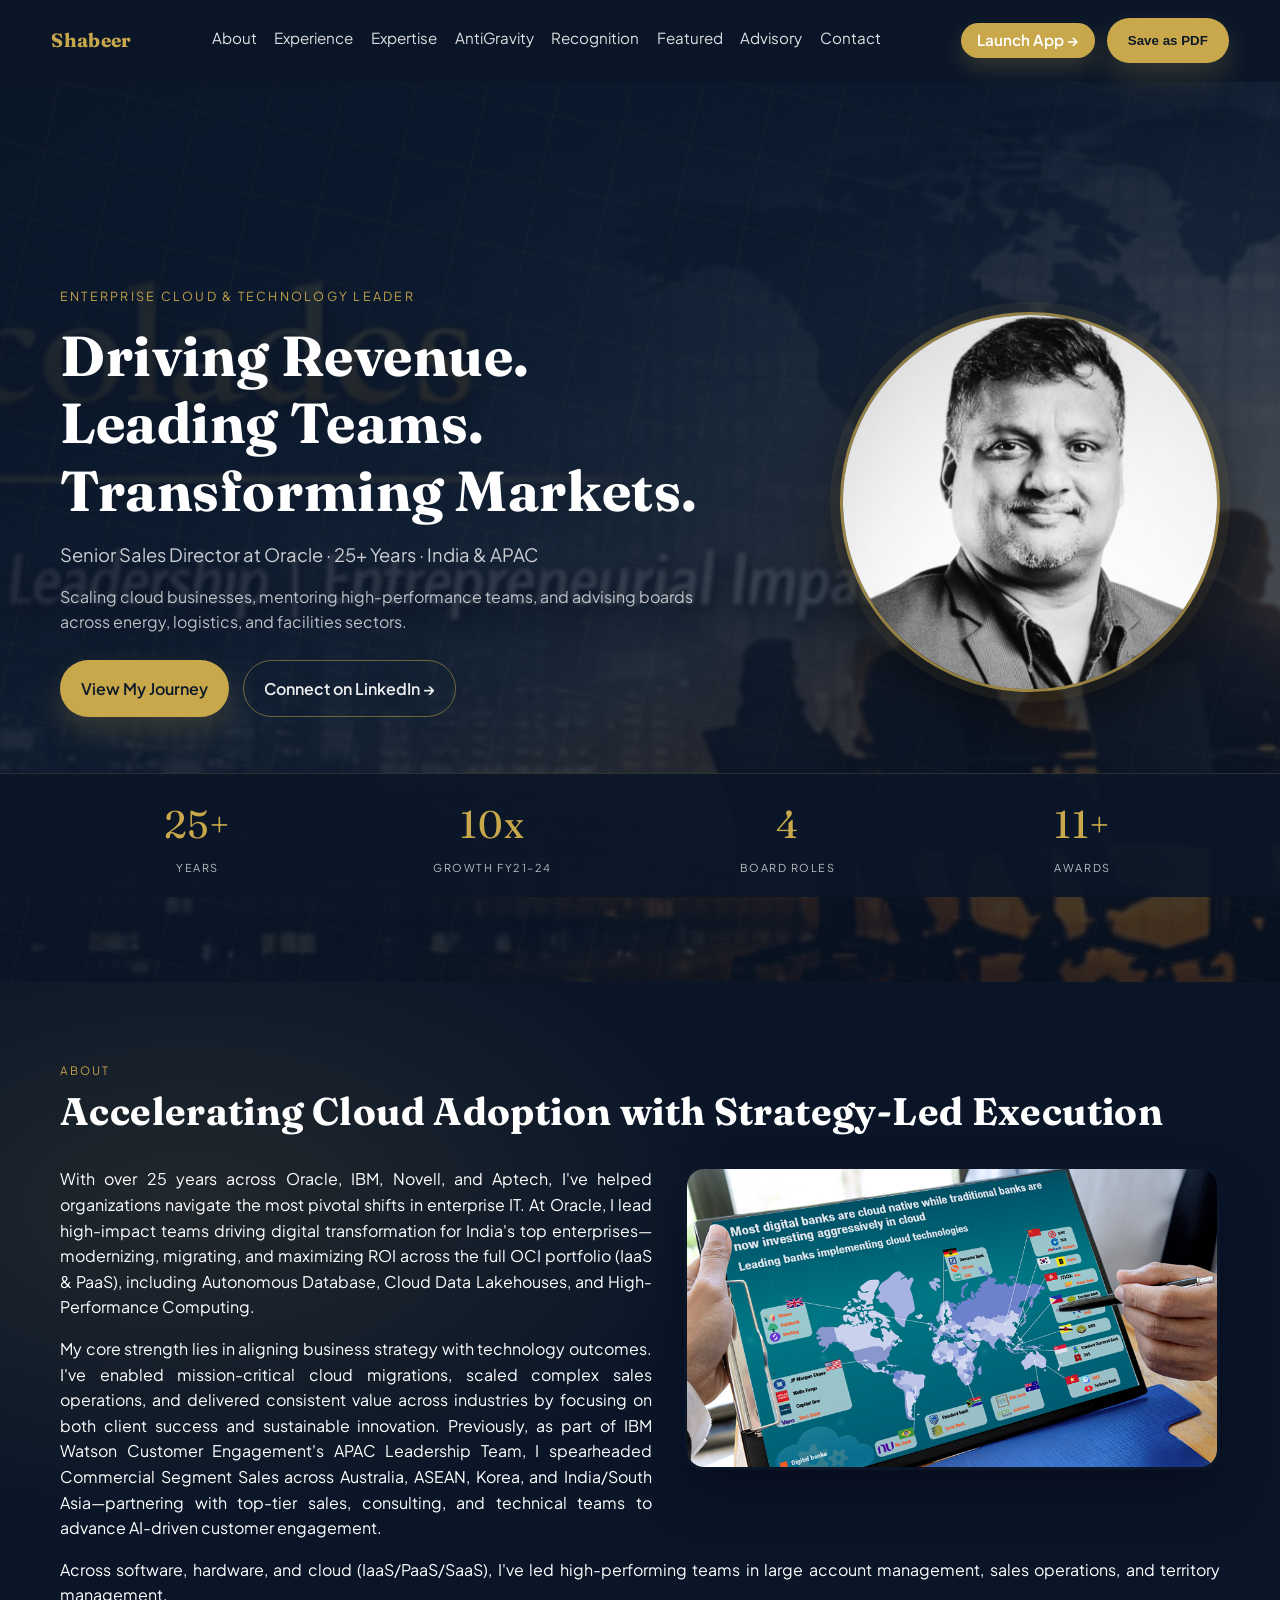
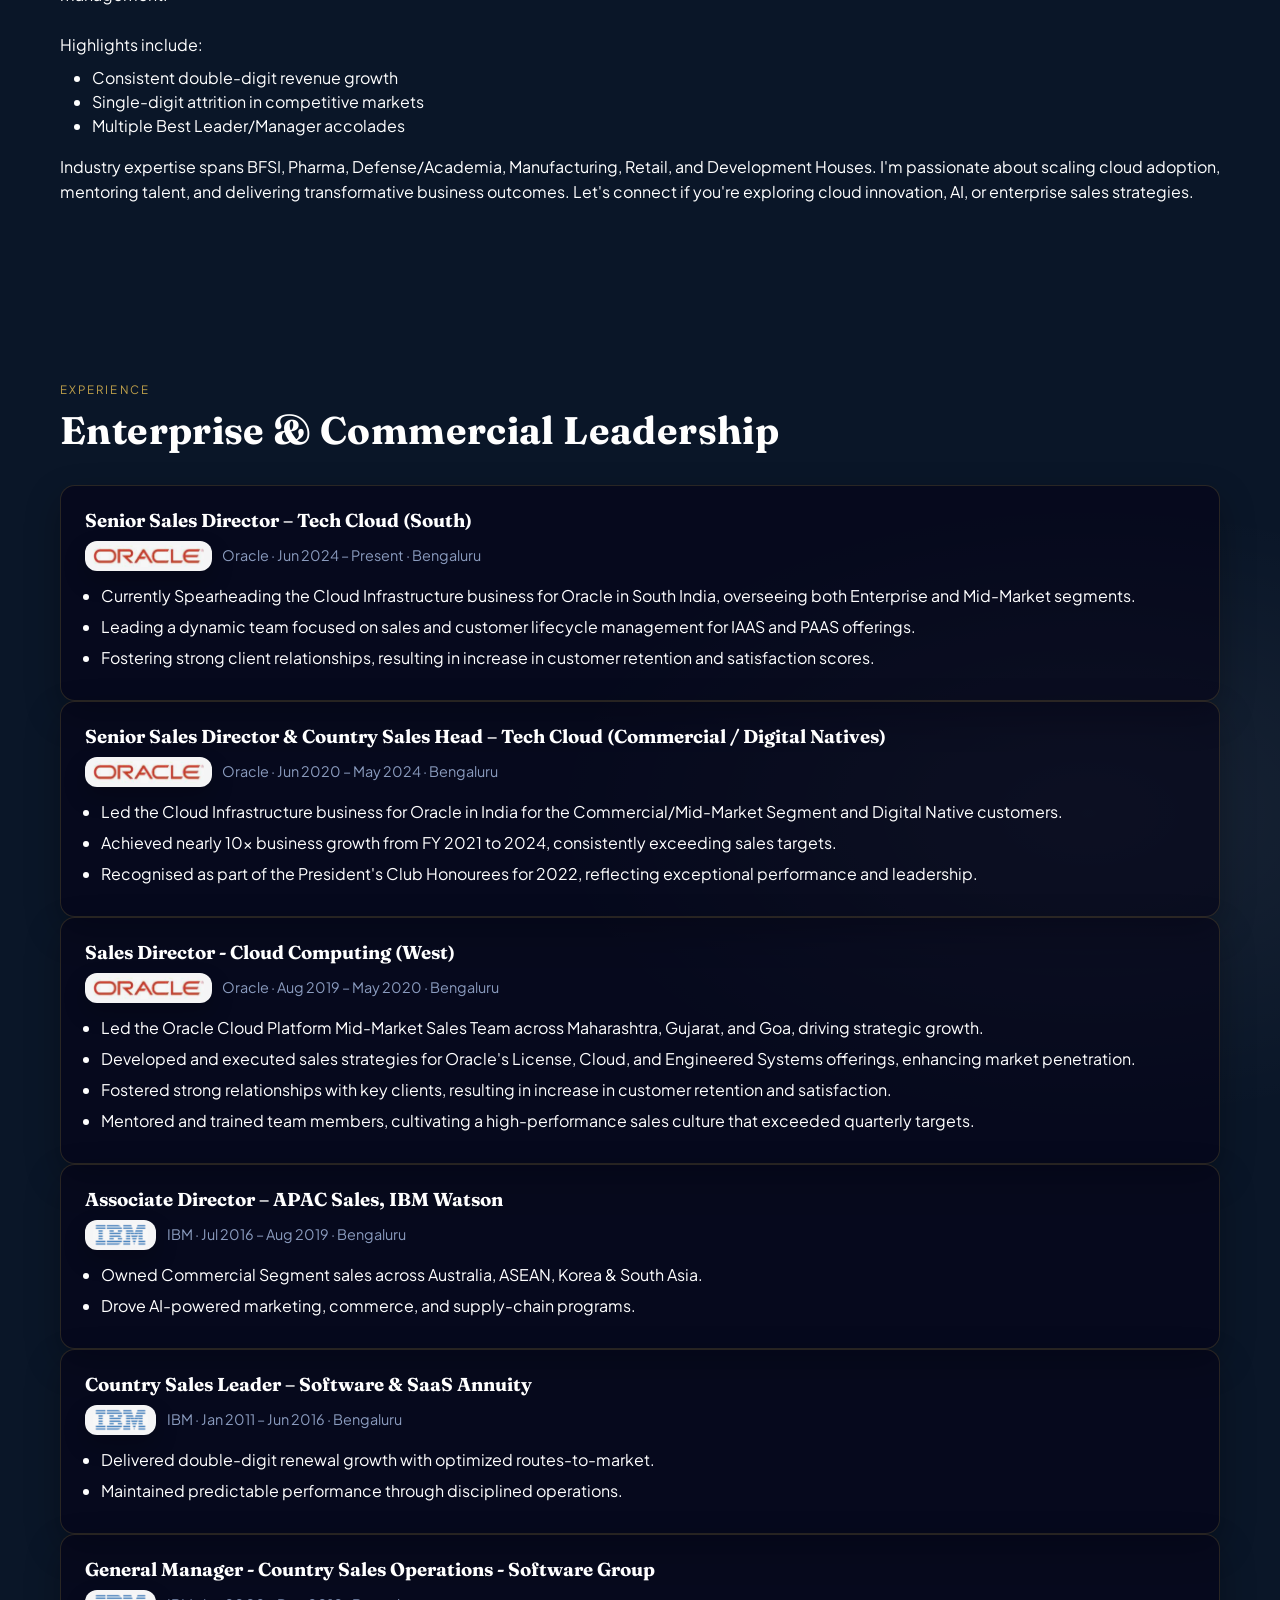
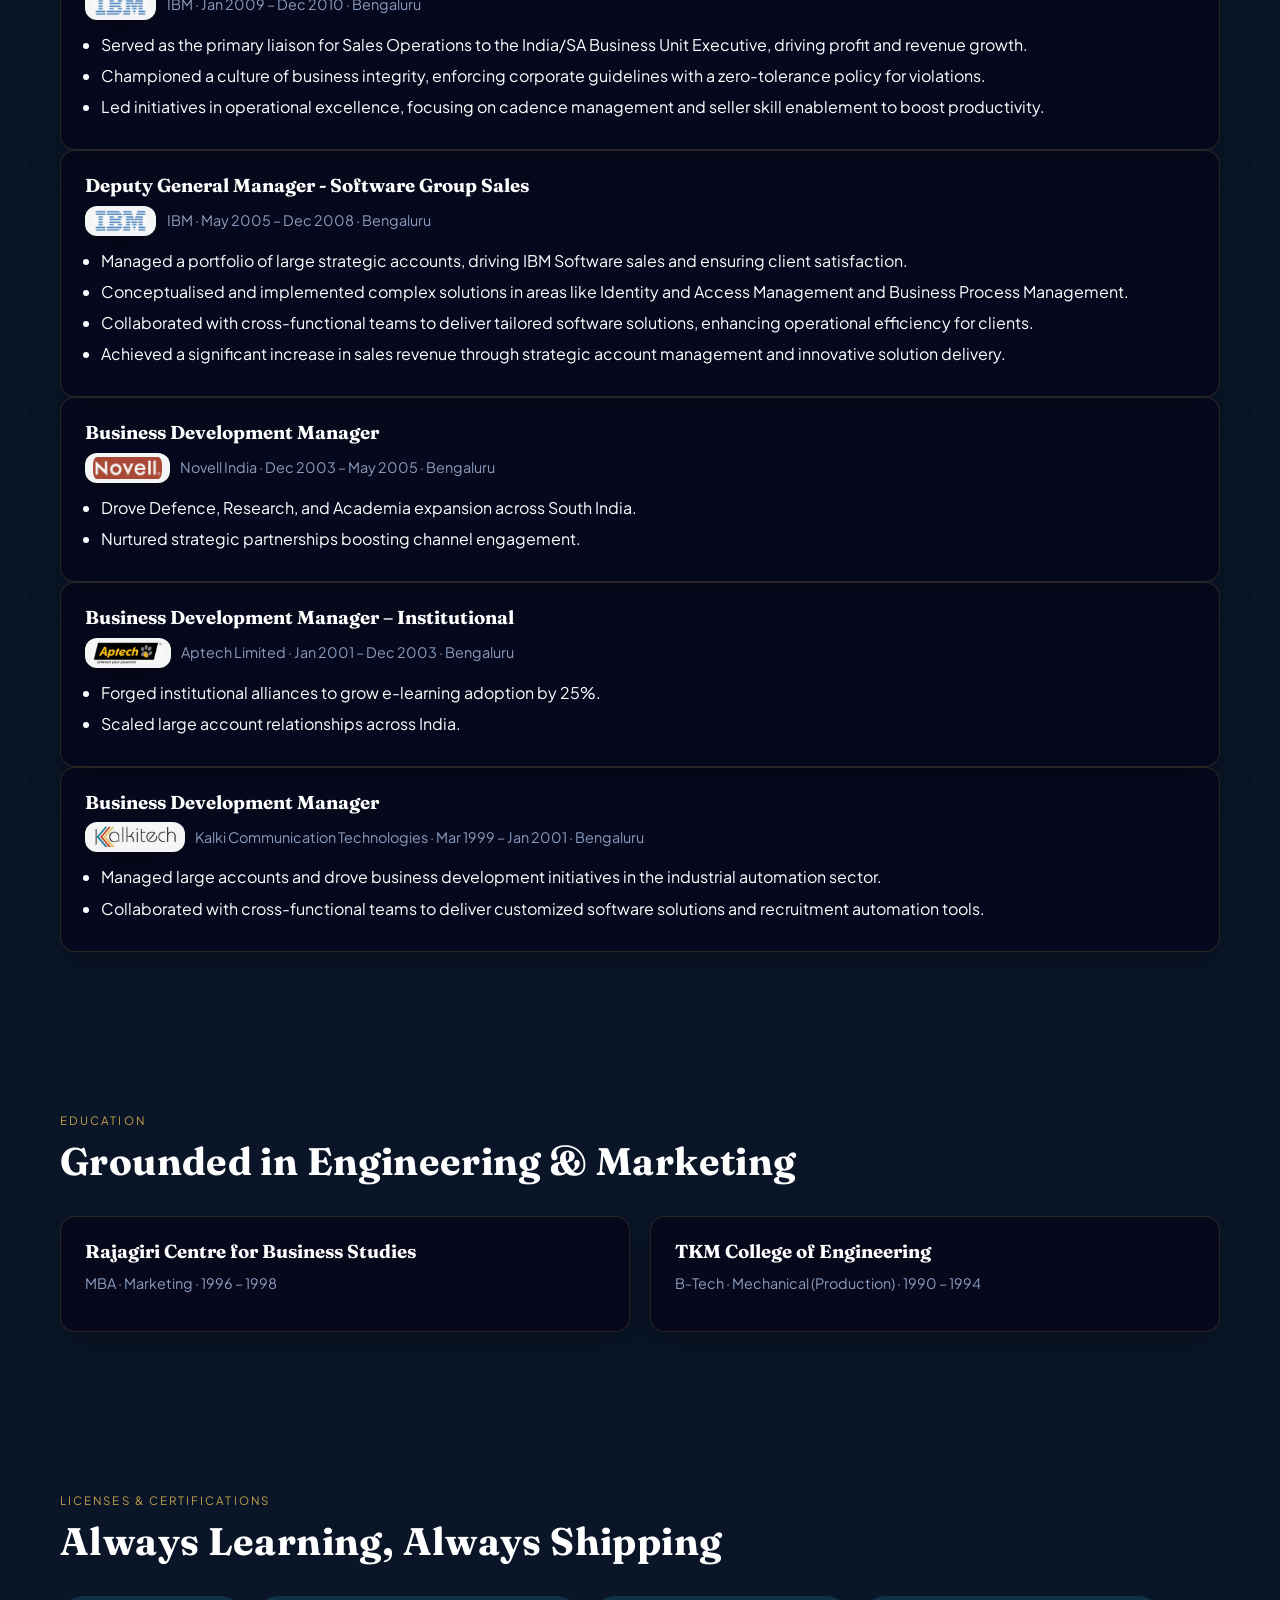
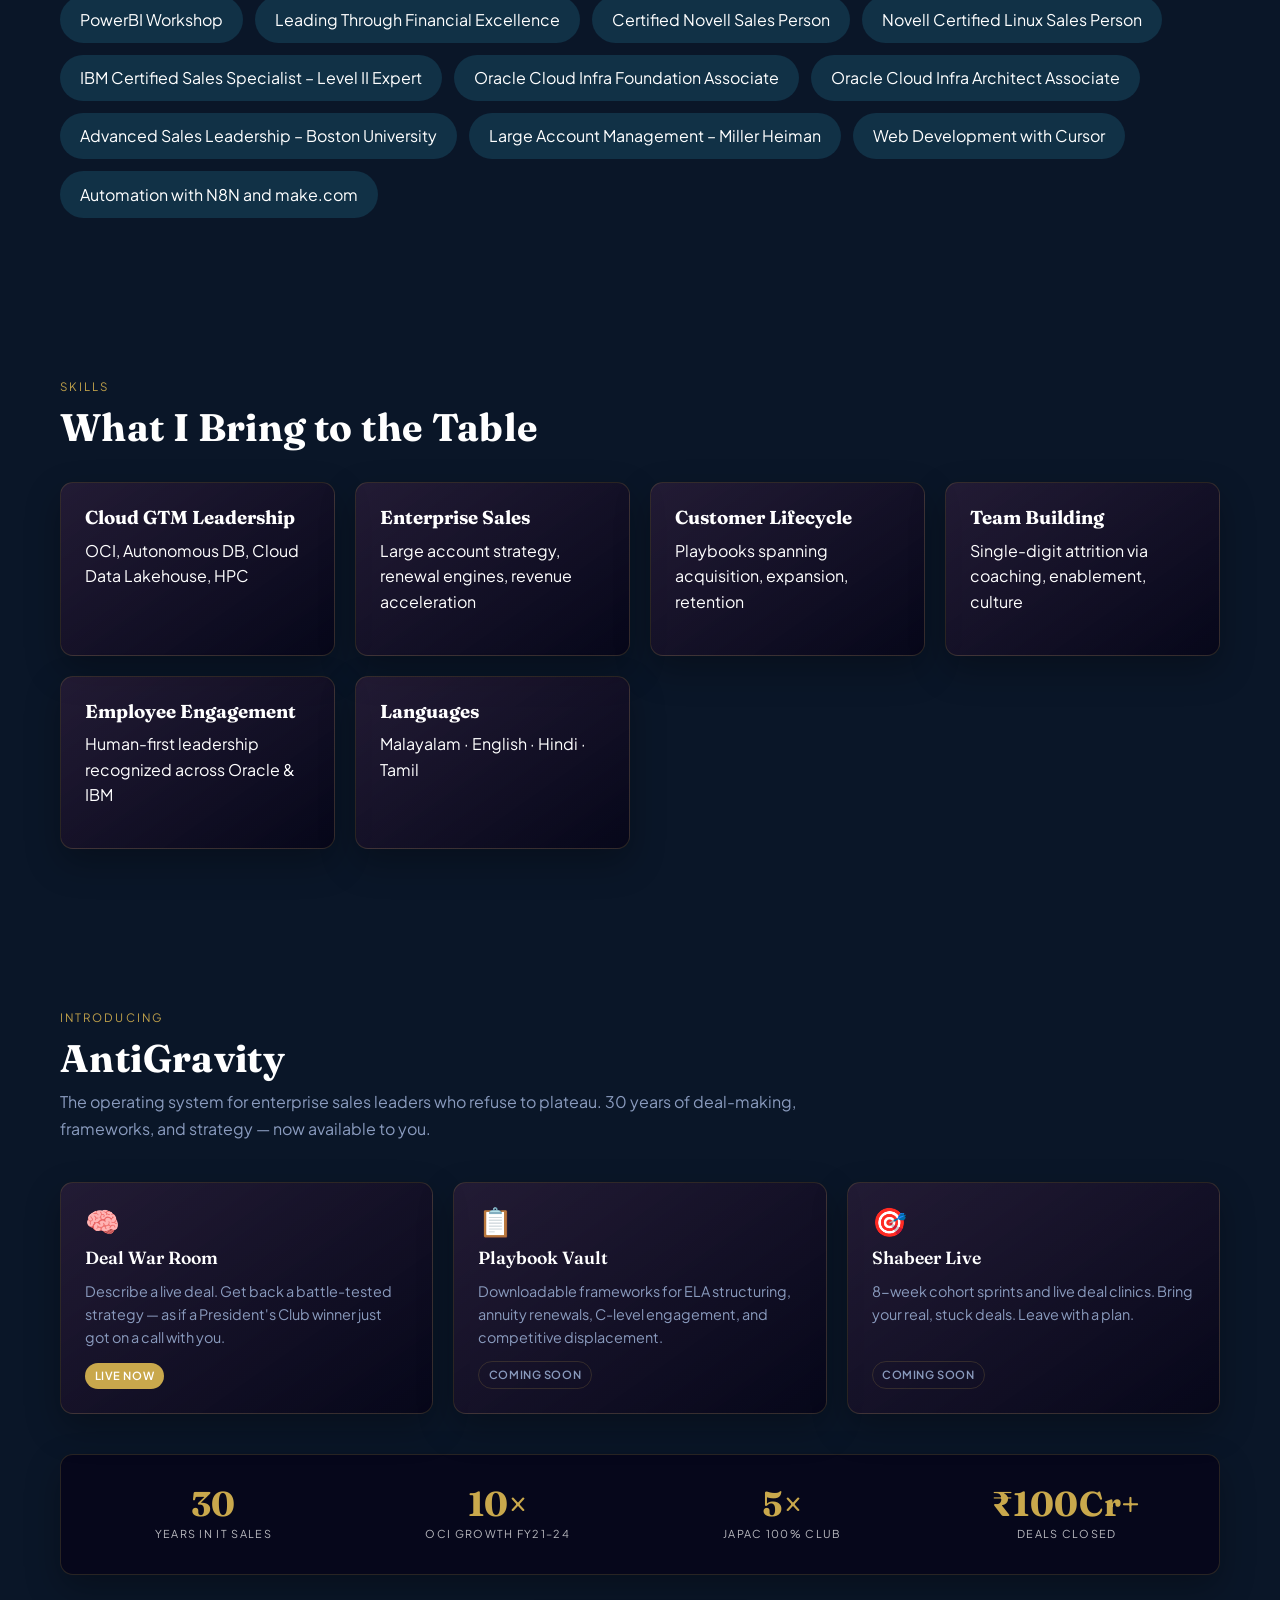
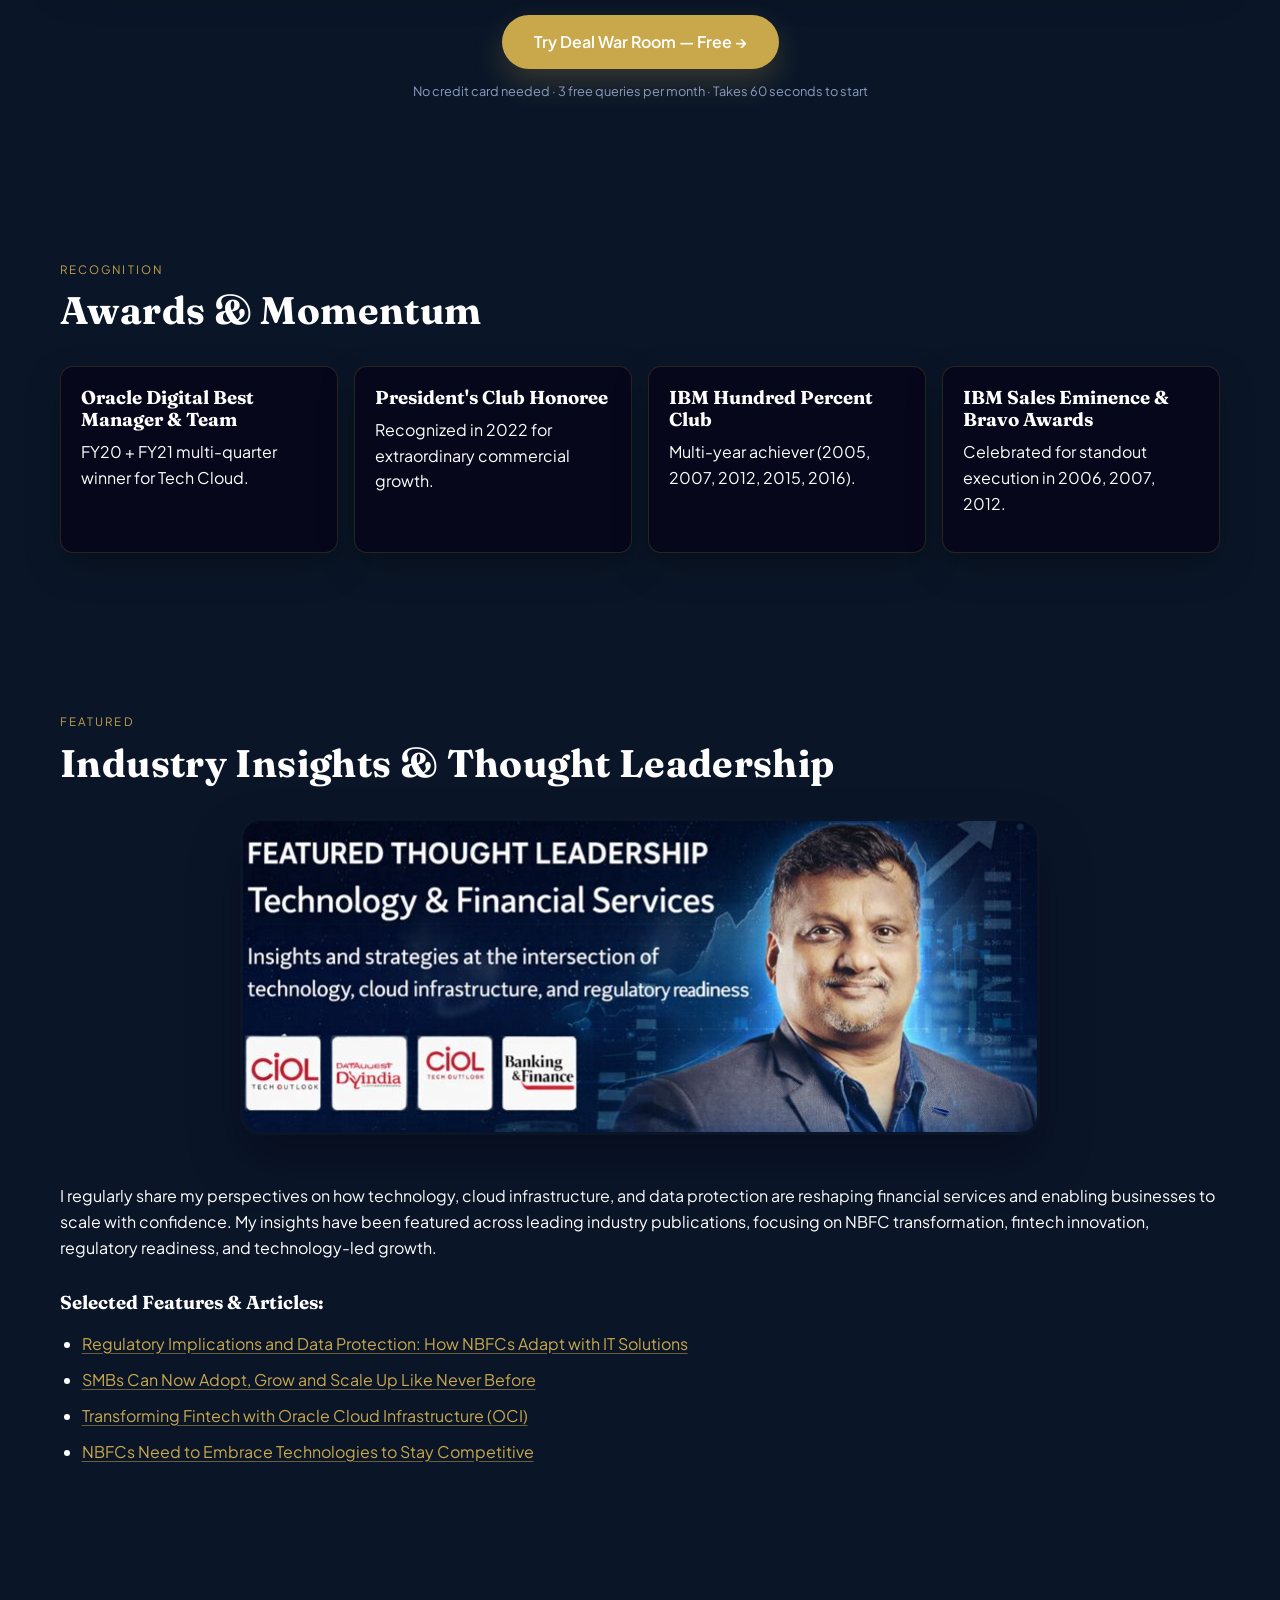
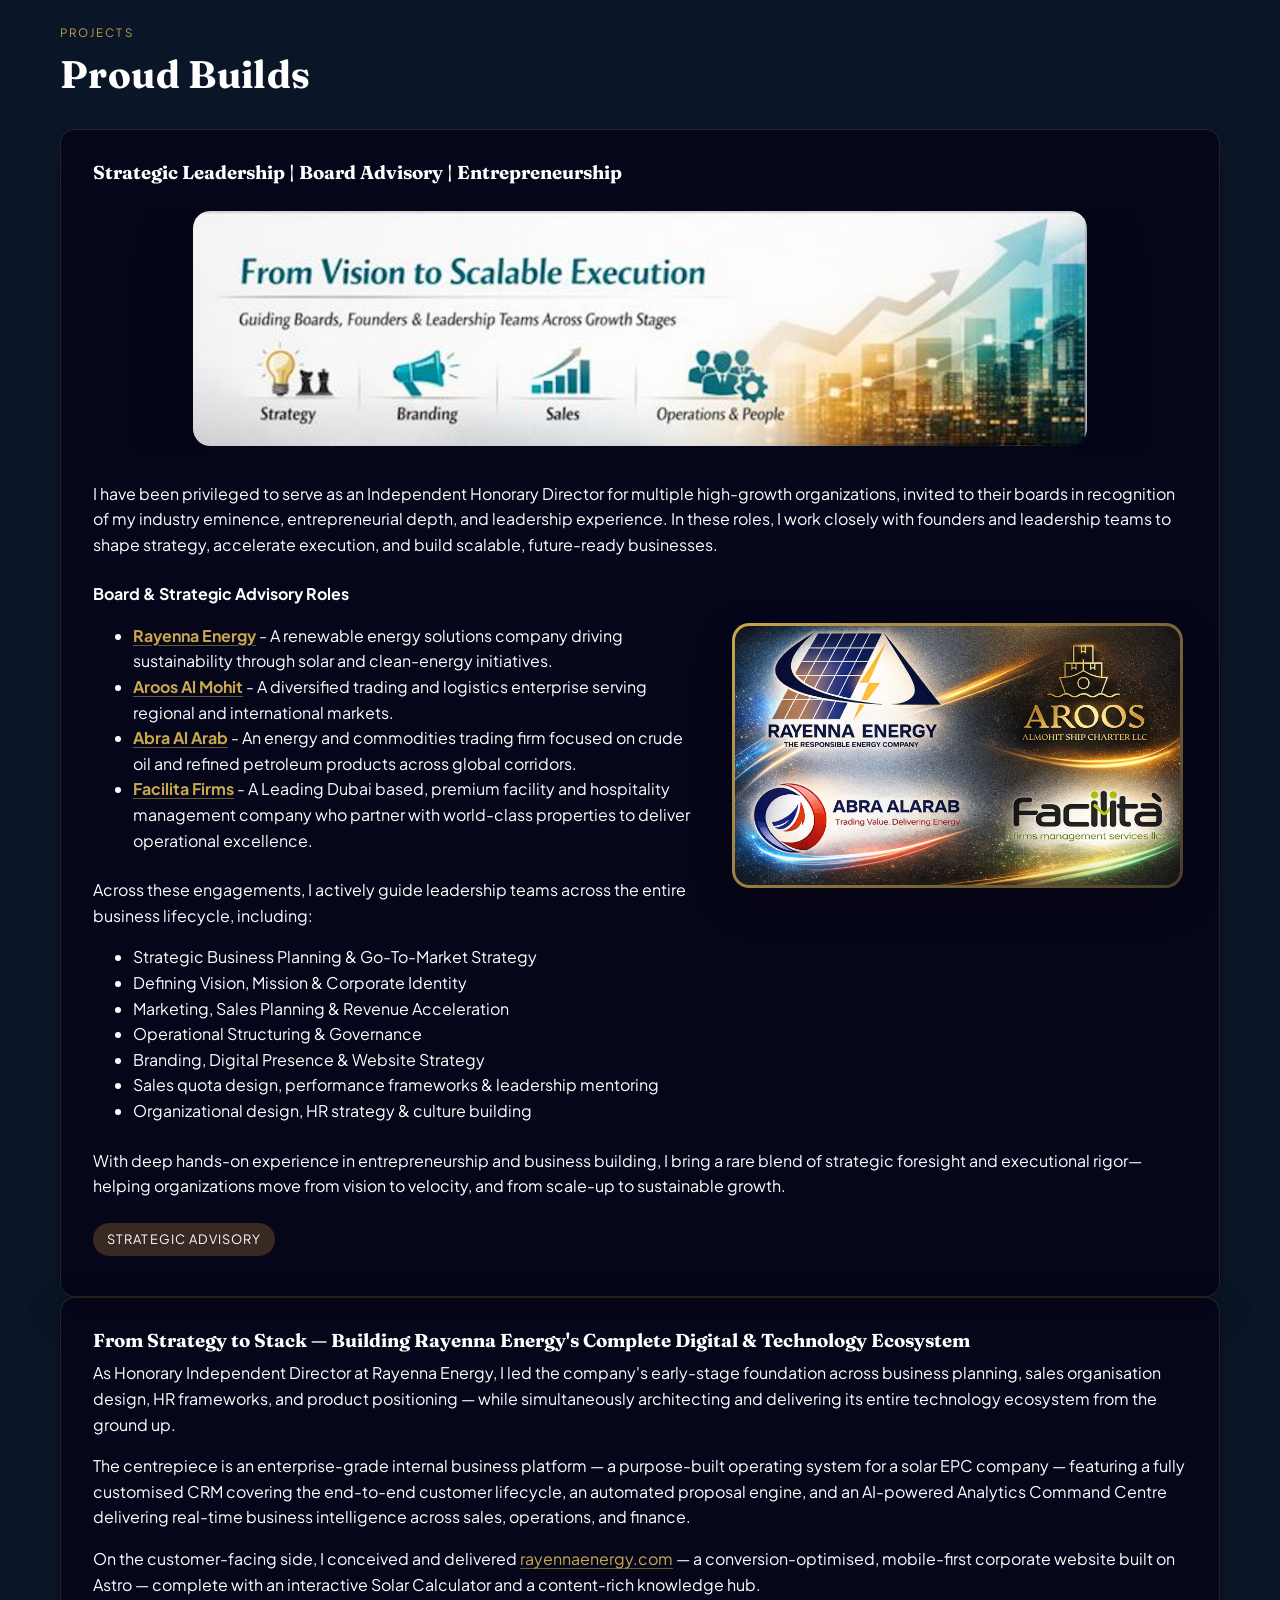
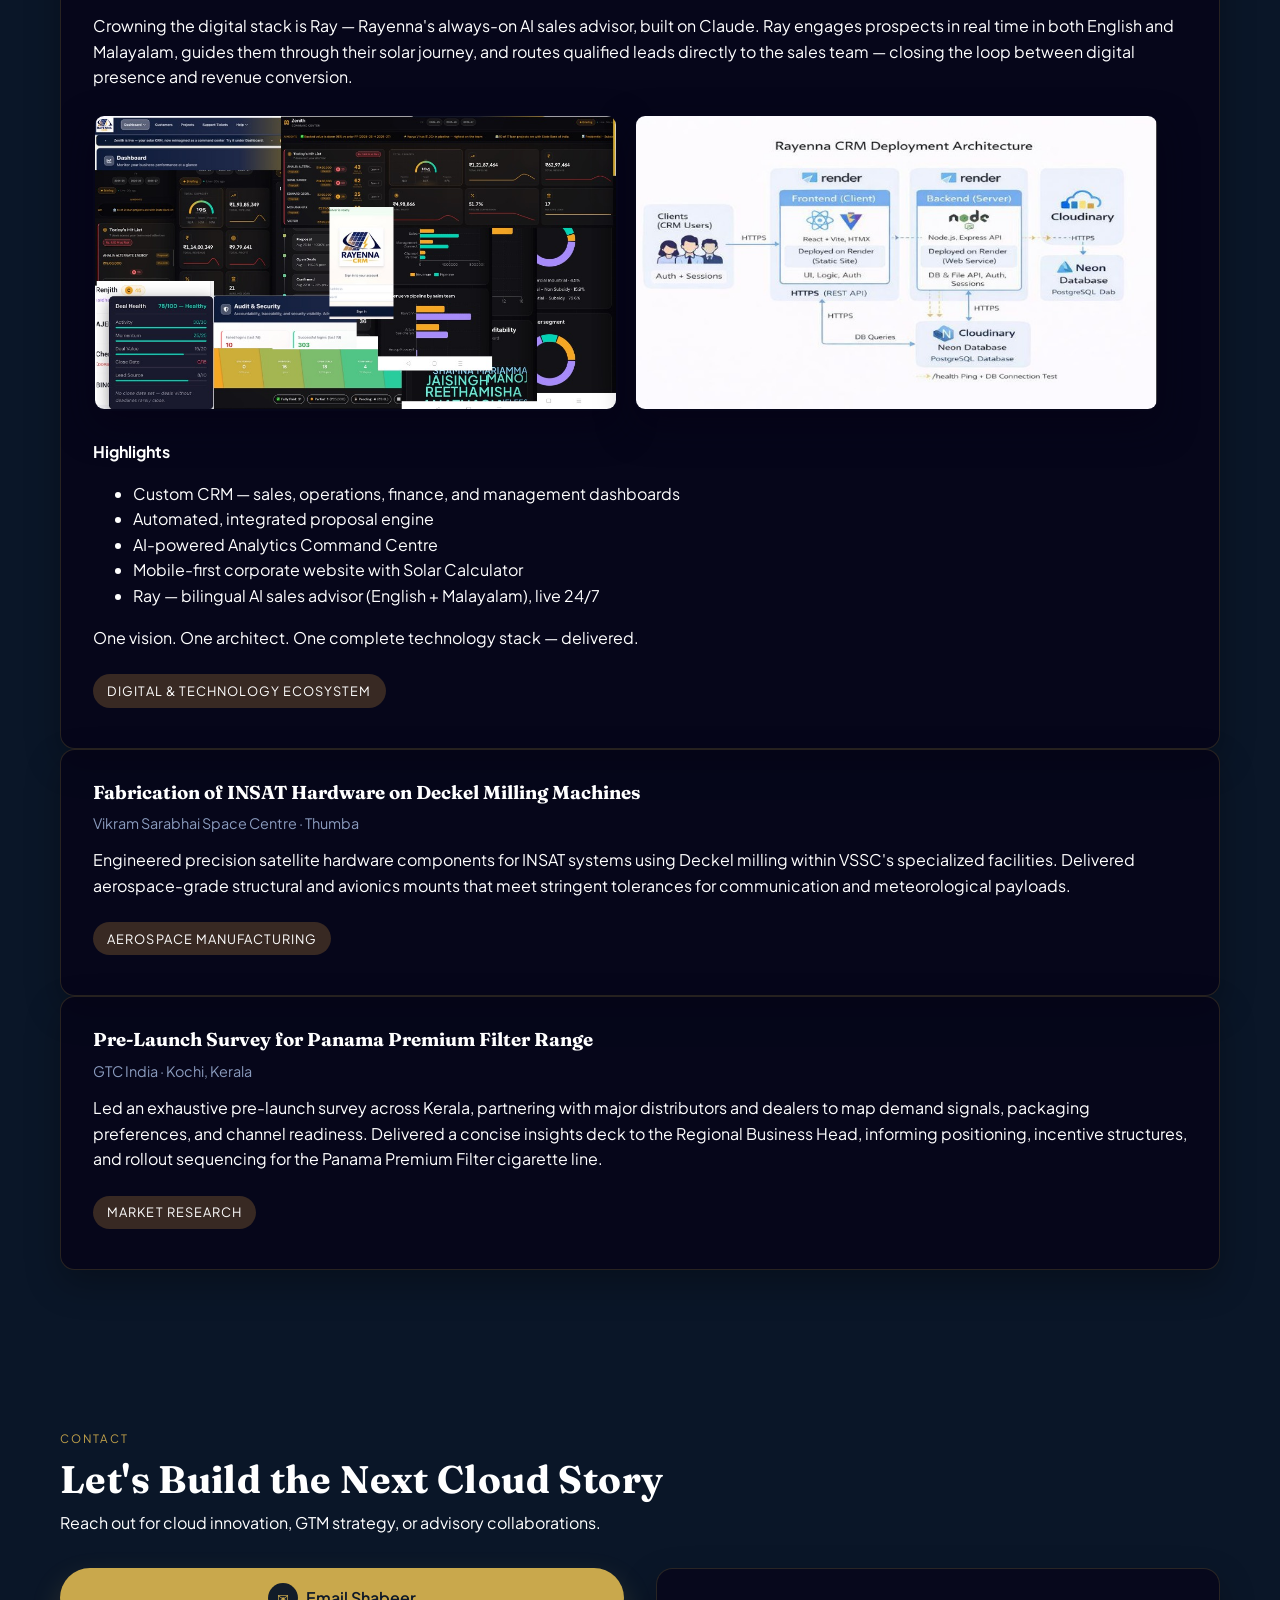
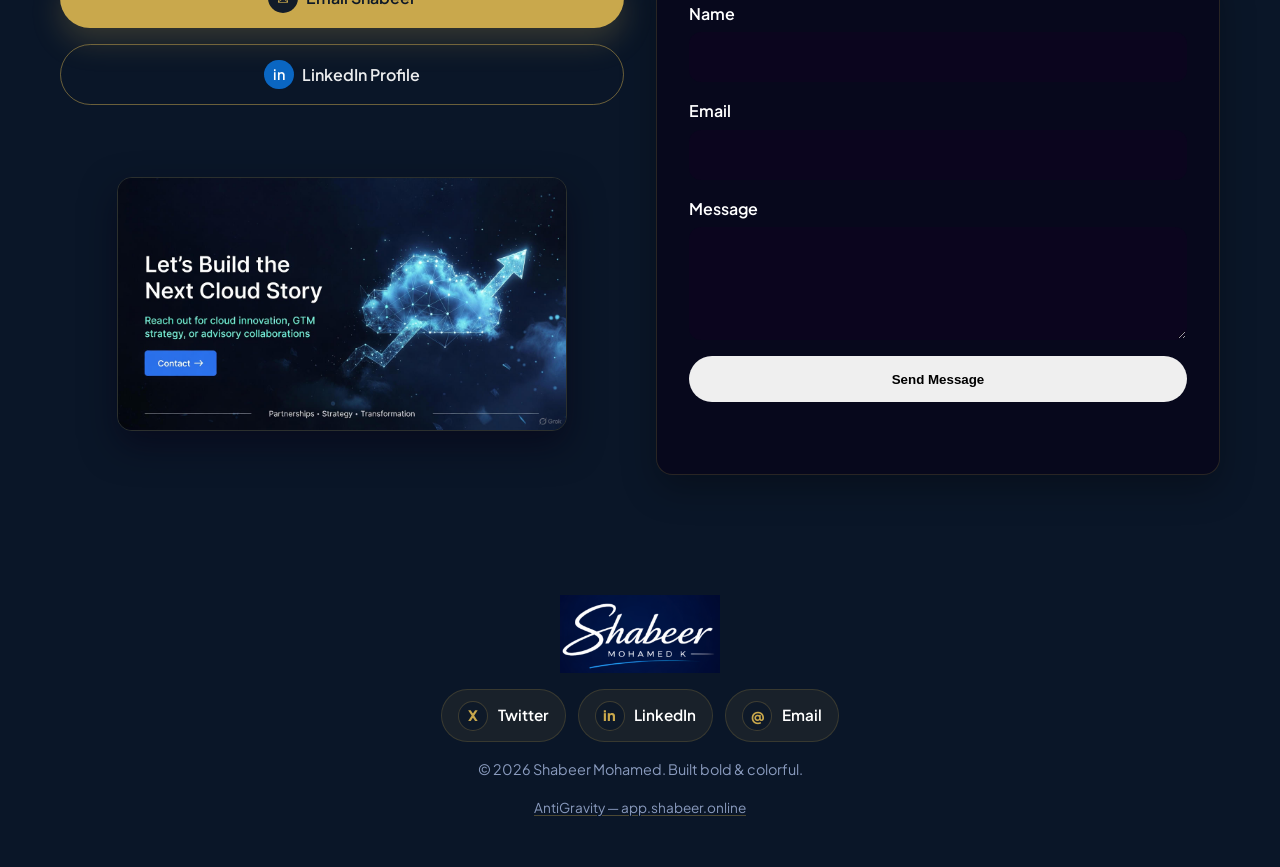
==== commit 8a5fa2a6: "content: refresh Rayenna advisory — strategy to full digital stack Made-with: Cursor" ====
--- a/index.html
+++ b/index.html
@@ -621,12 +621,20 @@
         </article>
         <article class="project-card">
           <div>
-            <h3>Rayenna Energy CRM – Custom Enterprise CRM Platform</h3>
-            <p>
-              As an Independent, Honorary Director to Rayenna Energy, I supported the company’s early-stage setup across business planning, sales organisation design, HR policies, product positioning, and operational frameworks.
-            </p>
-            <p>
-              A key deliverable was the end-to-end conception, architecture, development, hosting, and handover of a fully customised, enterprise-grade CRM platform, purpose-built for a solar EPC business.
+            <h3>From Strategy to Stack — Building Rayenna Energy's Complete Digital &amp; Technology Ecosystem</h3>
+            <p>
+              As Honorary Independent Director at Rayenna Energy, I led the company's early-stage foundation across business planning, sales organisation design, HR frameworks, and product positioning — while simultaneously architecting and delivering its entire technology ecosystem from the ground up.
+            </p>
+            <p>
+              The centrepiece is an enterprise-grade internal business platform — a purpose-built operating system for a solar EPC company — featuring a fully customised CRM covering the end-to-end customer lifecycle, an automated proposal engine, and an AI-powered Analytics Command Centre delivering real-time business intelligence across sales, operations, and finance.
+            </p>
+            <p>
+              On the customer-facing side, I conceived and delivered
+              <a href="https://rayennaenergy.com" target="_blank" rel="noreferrer">rayennaenergy.com</a>
+              — a conversion-optimised, mobile-first corporate website built on Astro — complete with an interactive Solar Calculator and a content-rich knowledge hub.
+            </p>
+            <p>
+              Crowning the digital stack is Ray — Rayenna's always-on AI sales advisor, built on Claude. Ray engages prospects in real time in both English and Malayalam, guides them through their solar journey, and routes qualified leads directly to the sales team — closing the loop between digital presence and revenue conversion.
             </p>
             <div class="project-images">
               <img
@@ -646,15 +654,15 @@
             </div>
             <h4 style="margin-top: 1.25rem; margin-bottom: 0.75rem;">Highlights</h4>
             <ul>
-              <li>Designed Rayenna’s sales organisation and end-to-end sales processes</li>
-              <li>Built a custom CRM covering Sales, Operations, Finance, and Management dashboards</li>
-              <li>Developed original workflows aligned to real-world lead, project, and execution cycles</li>
-            </ul>
-            <p>
-              Delivered a scalable, production-ready internal platform that gives Rayenna Energy a unified, real-time view of pipeline, project execution, and financial performance.
-            </p>
-          </div>
-          <span class="tag">Enterprise CRM Build</span>
+              <li>Custom CRM — sales, operations, finance, and management dashboards</li>
+              <li>Automated, integrated proposal engine</li>
+              <li>AI-powered Analytics Command Centre</li>
+              <li>Mobile-first corporate website with Solar Calculator</li>
+              <li>Ray — bilingual AI sales advisor (English + Malayalam), live 24/7</li>
+            </ul>
+            <p>One vision. One architect. One complete technology stack — delivered.</p>
+          </div>
+          <span class="tag">Digital &amp; technology ecosystem</span>
         </article>
         <article class="project-card">
           <div>
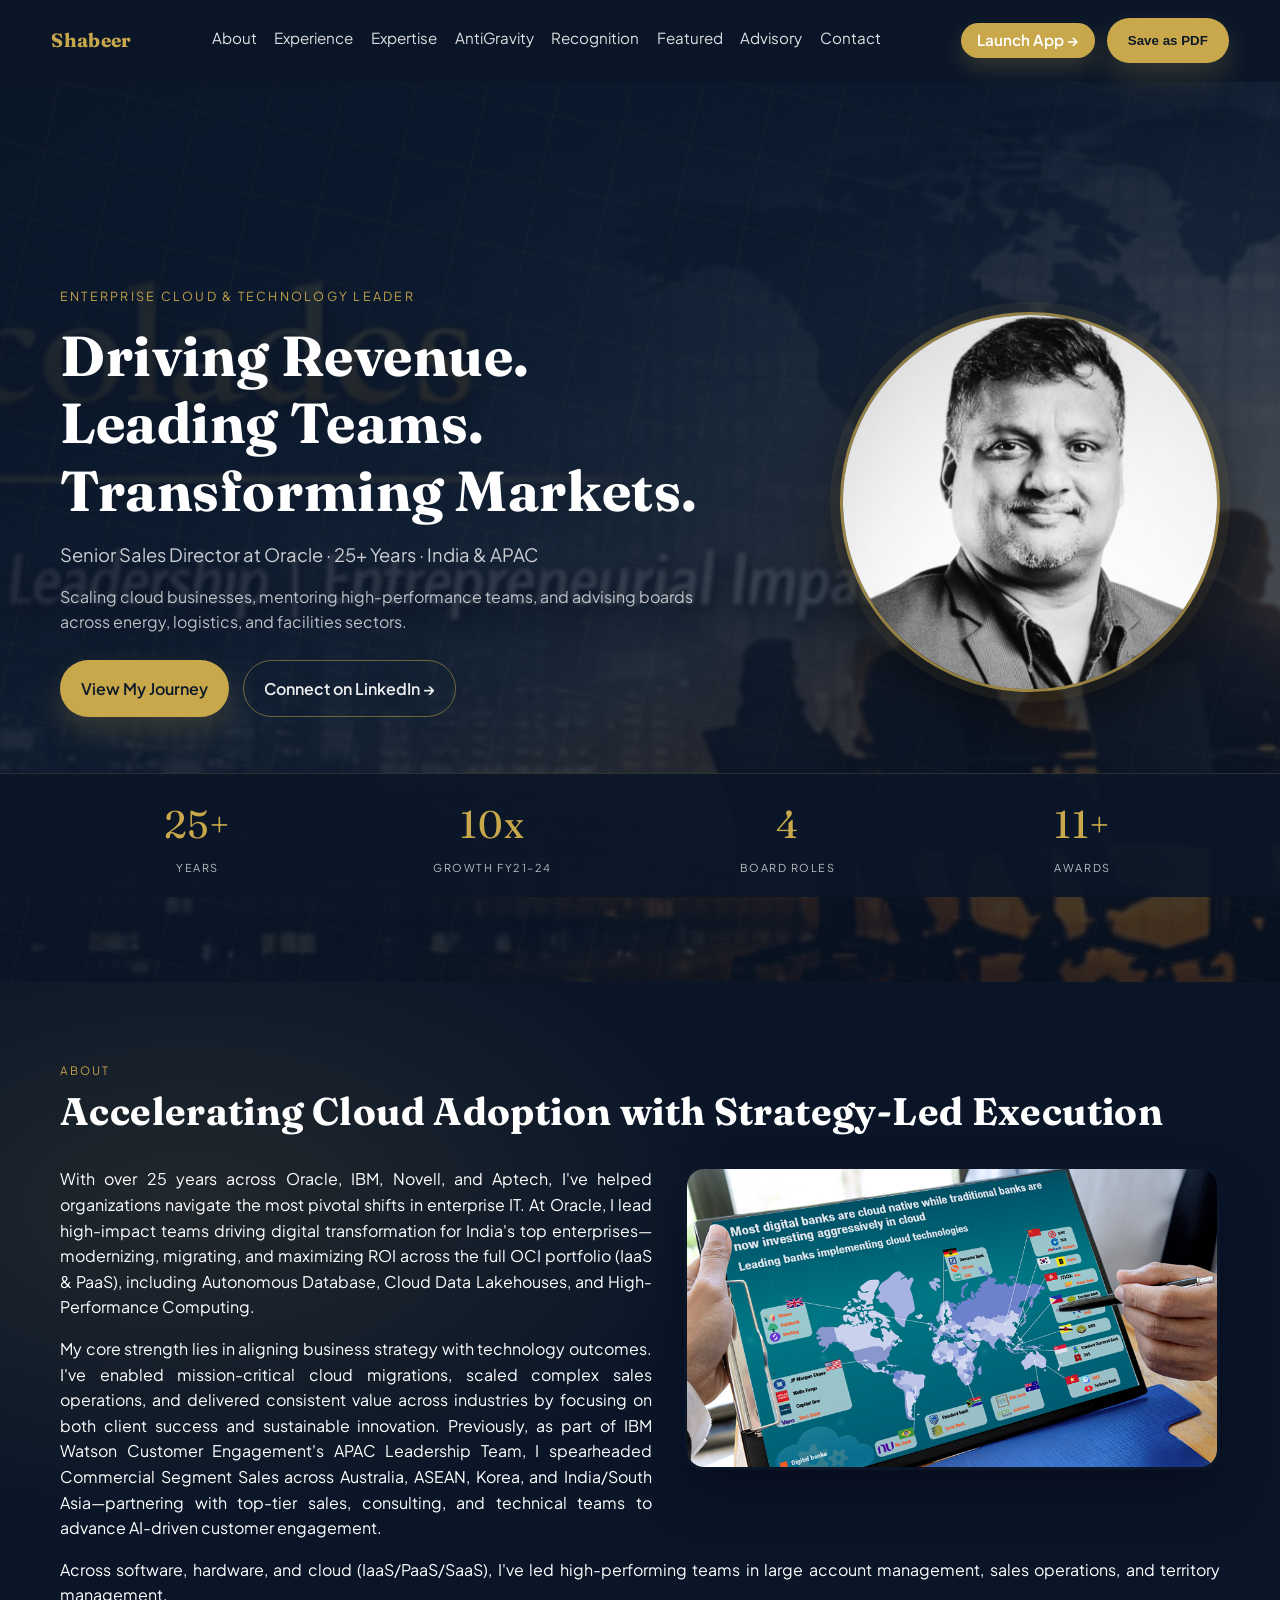
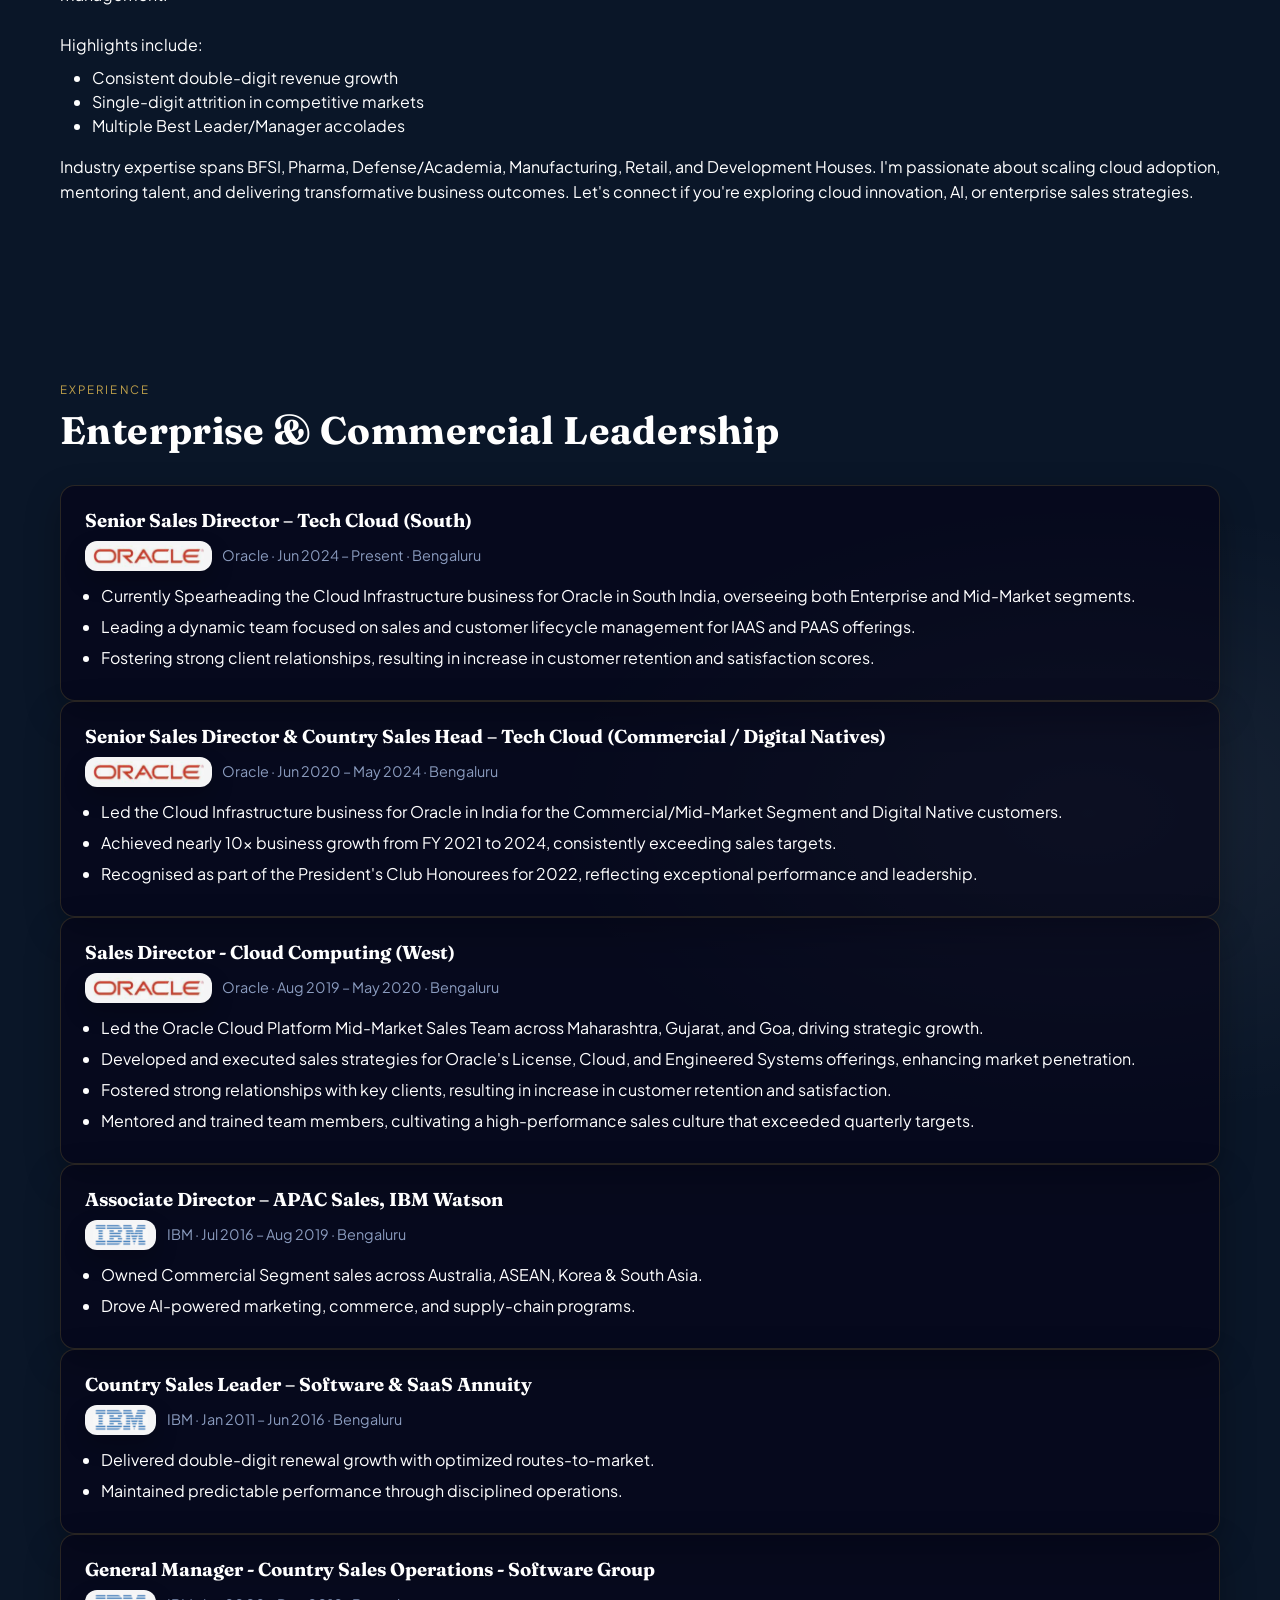
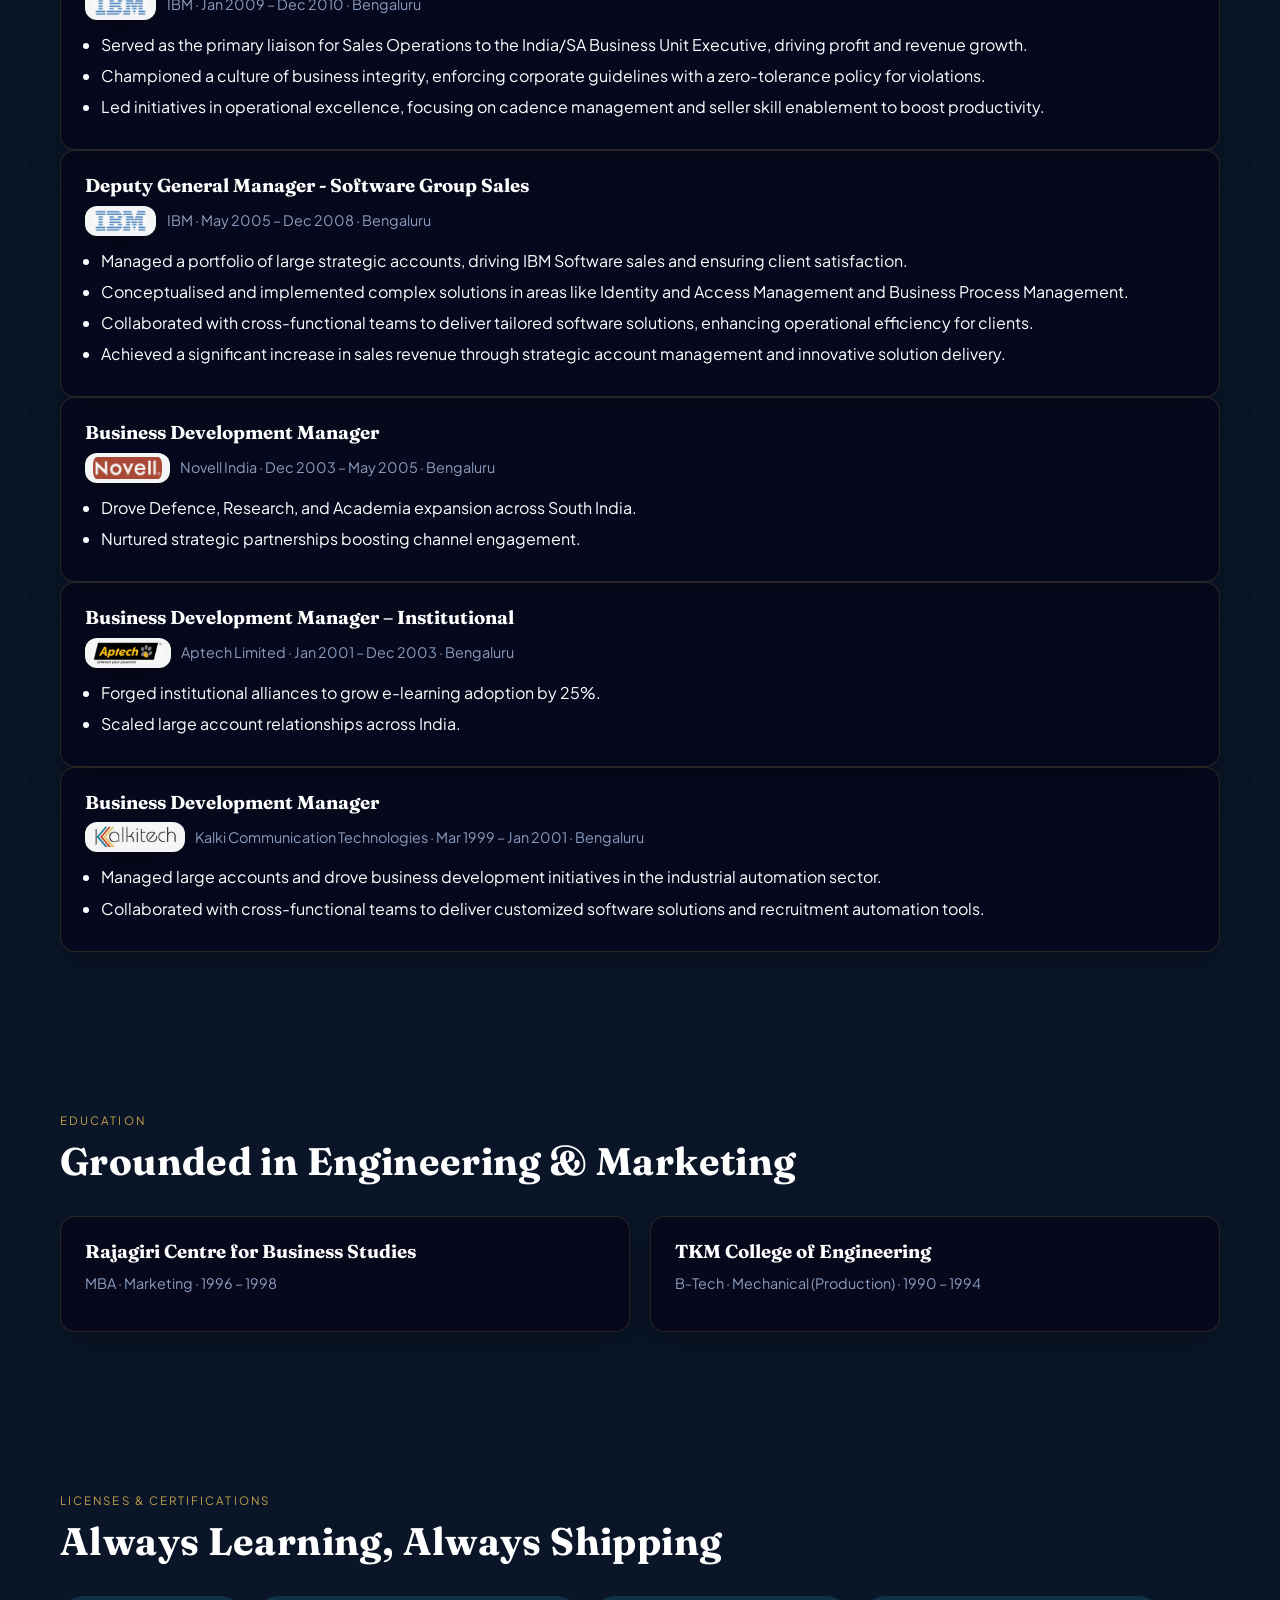
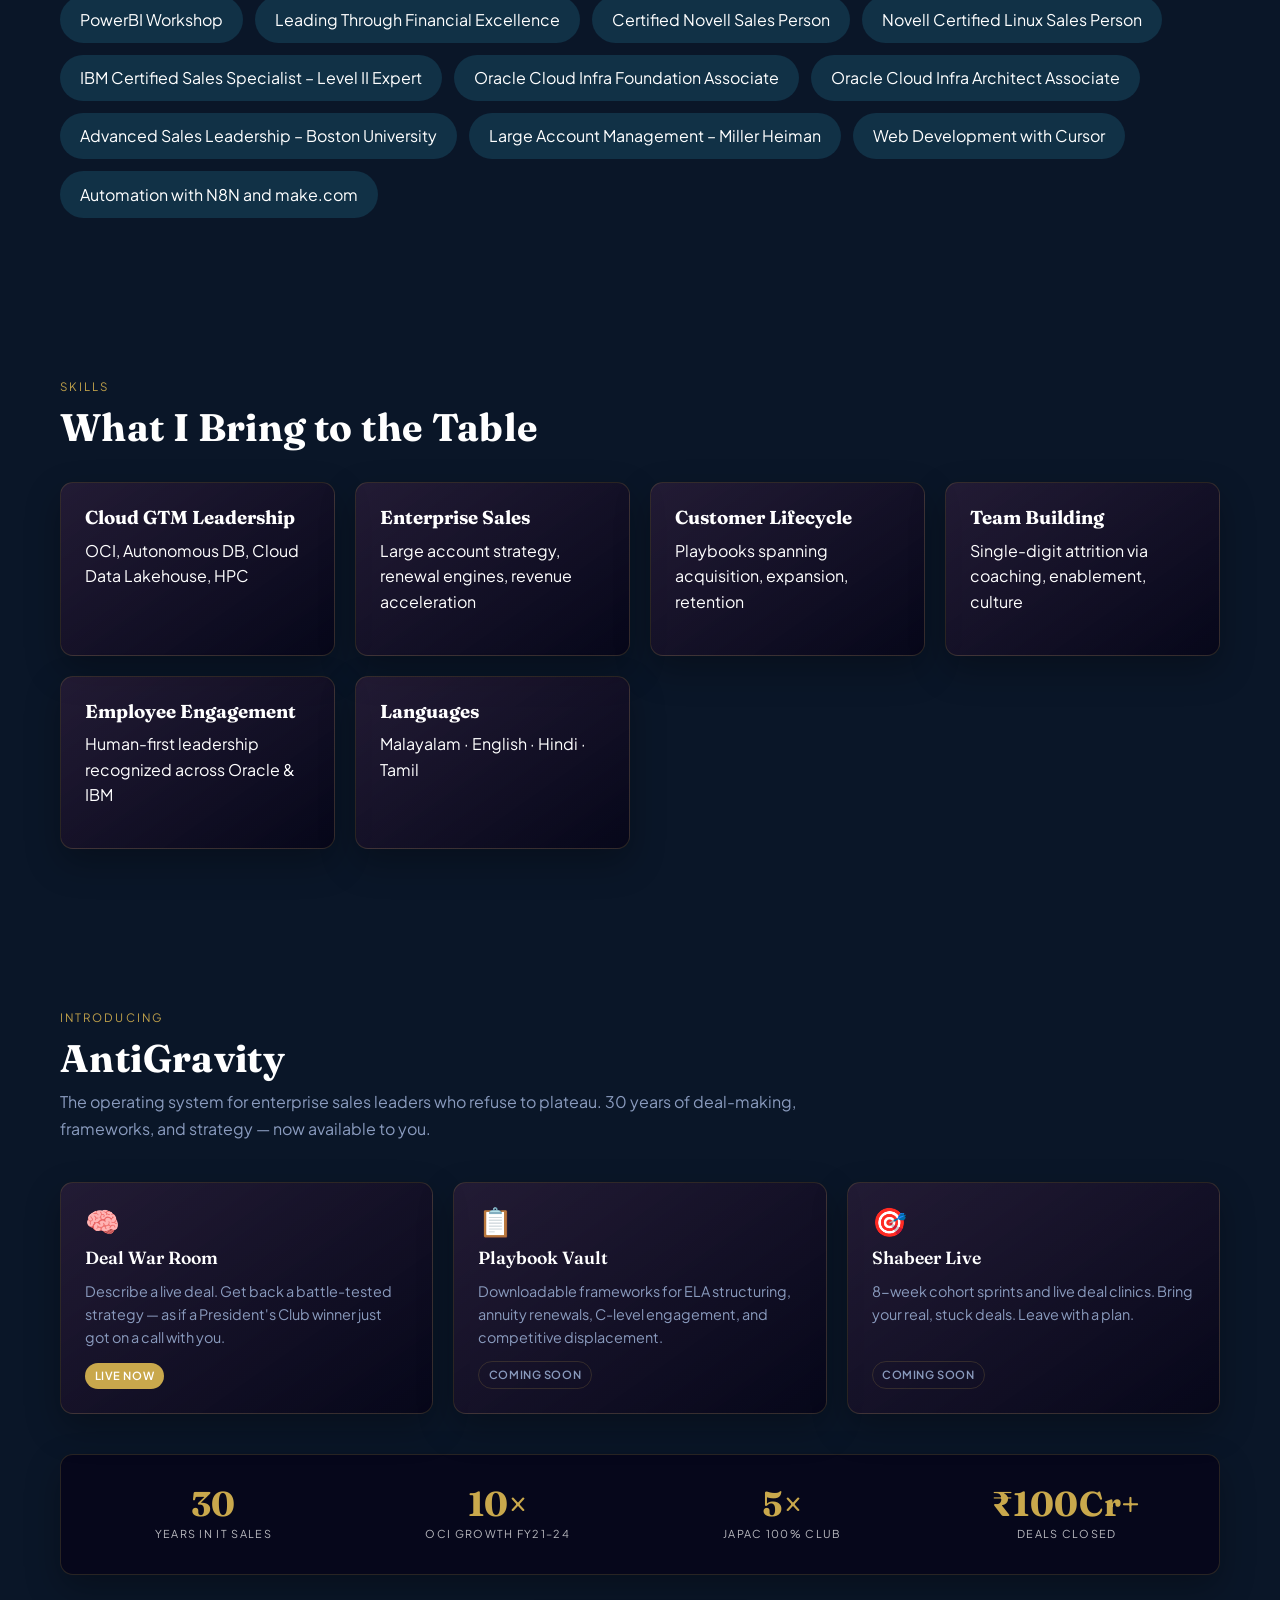
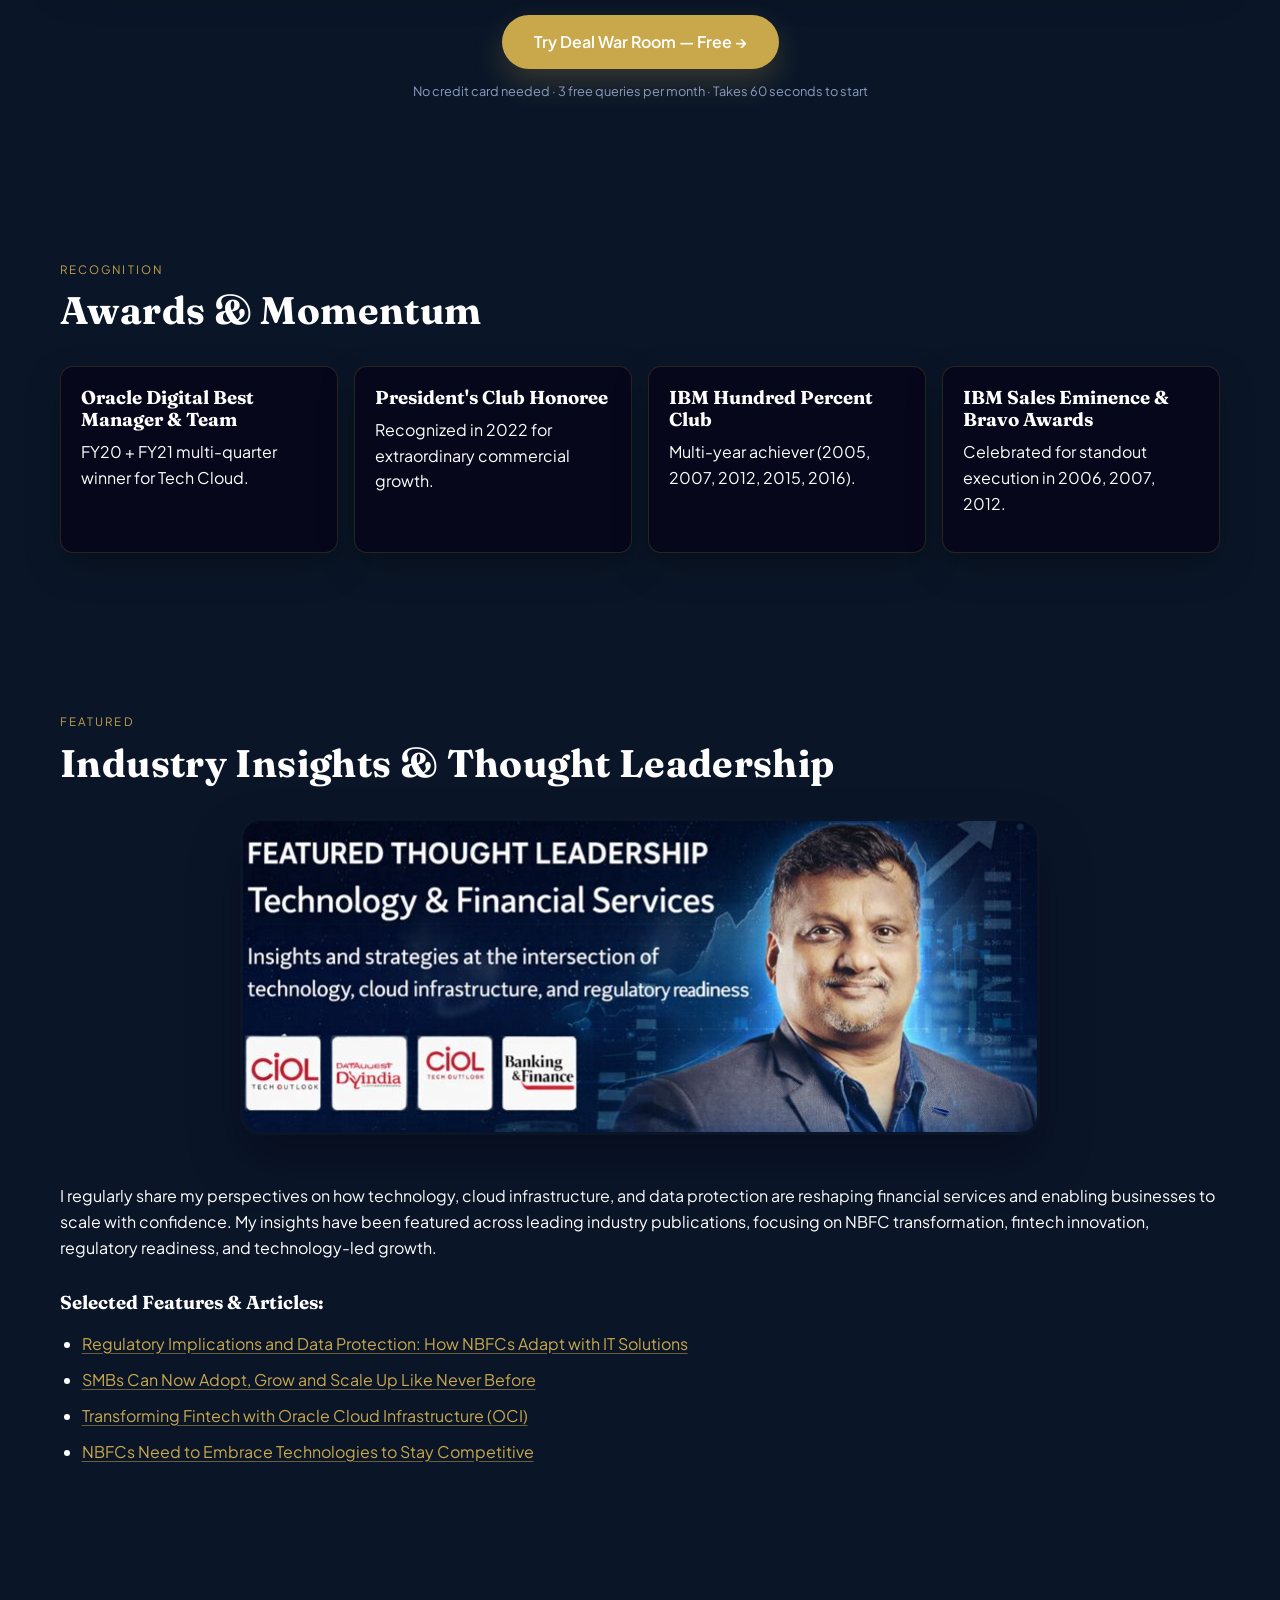
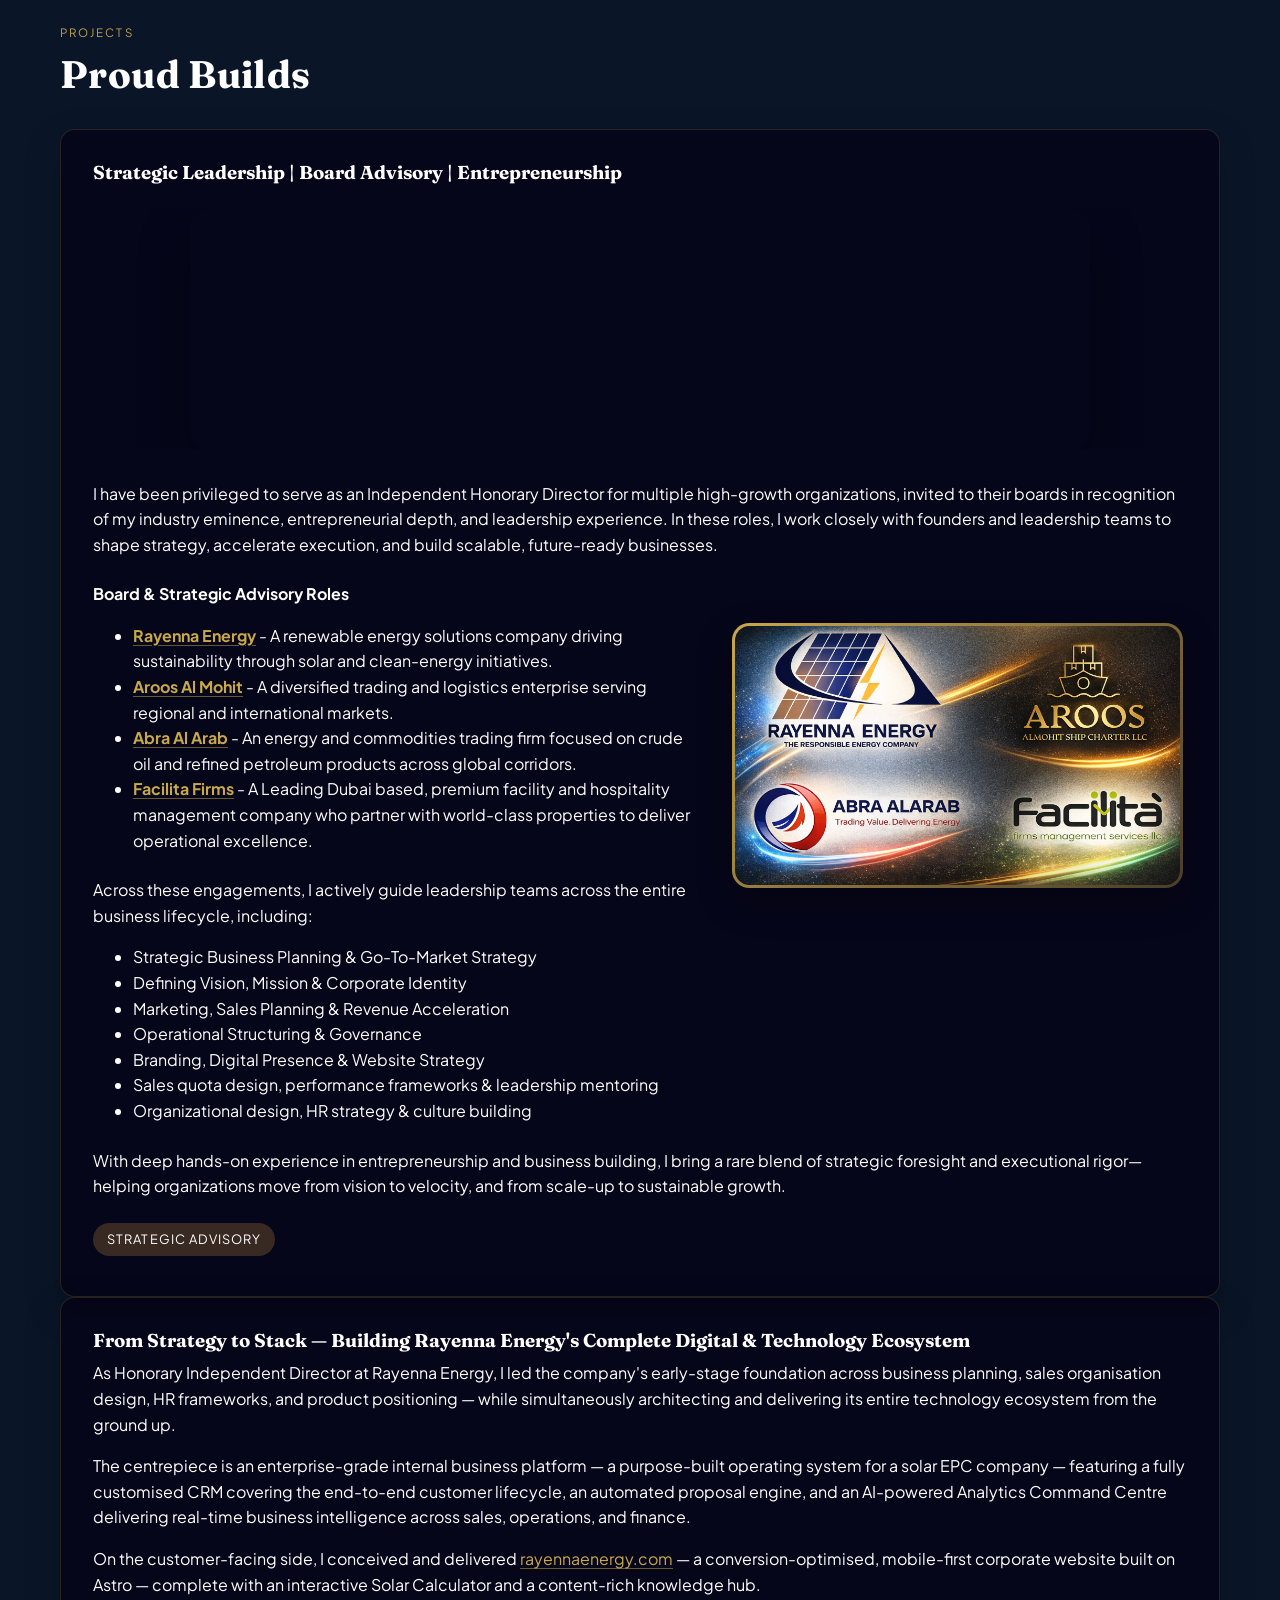
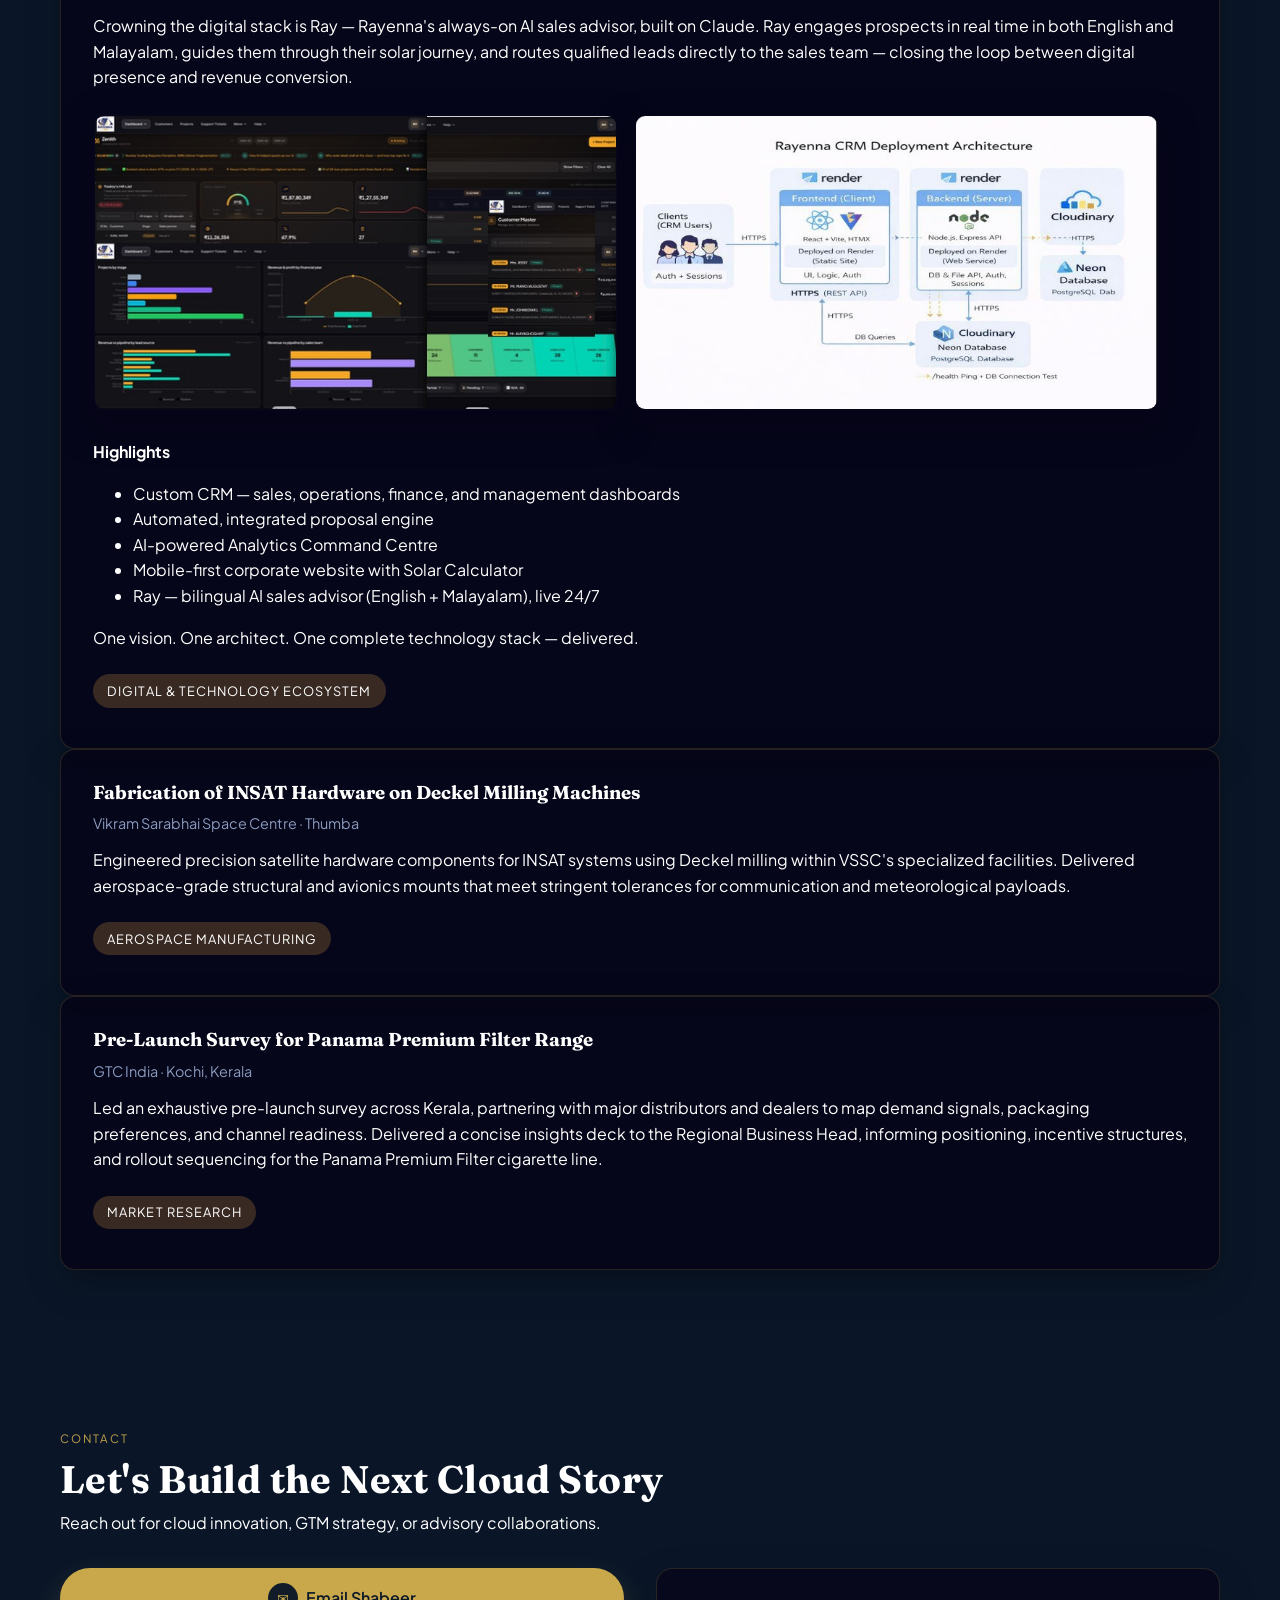
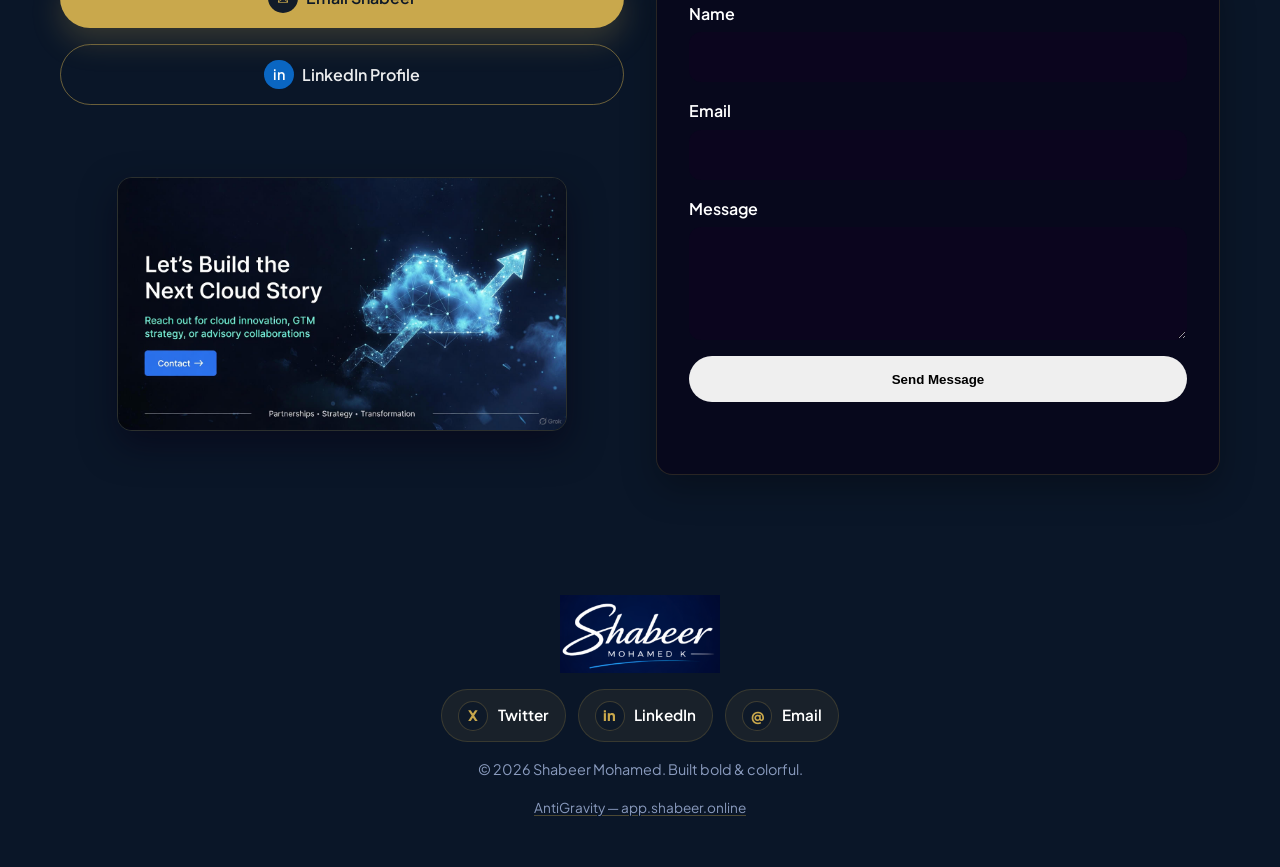
==== commit c930f8e0: "assets: use Zenith_Screenshot for Rayenna advisory first image Made-with: Cursor" ====
--- a/index.html
+++ b/index.html
@@ -638,8 +638,8 @@
             </p>
             <div class="project-images">
               <img
-                src="Zenith.jpg"
-                alt="Rayenna Energy custom CRM platform"
+                src="Zenith_Screenshot.jpeg"
+                alt="Rayenna Energy Zenith Command Center and CRM platform"
                 class="project-image"
                 loading="lazy"
                 decoding="async"
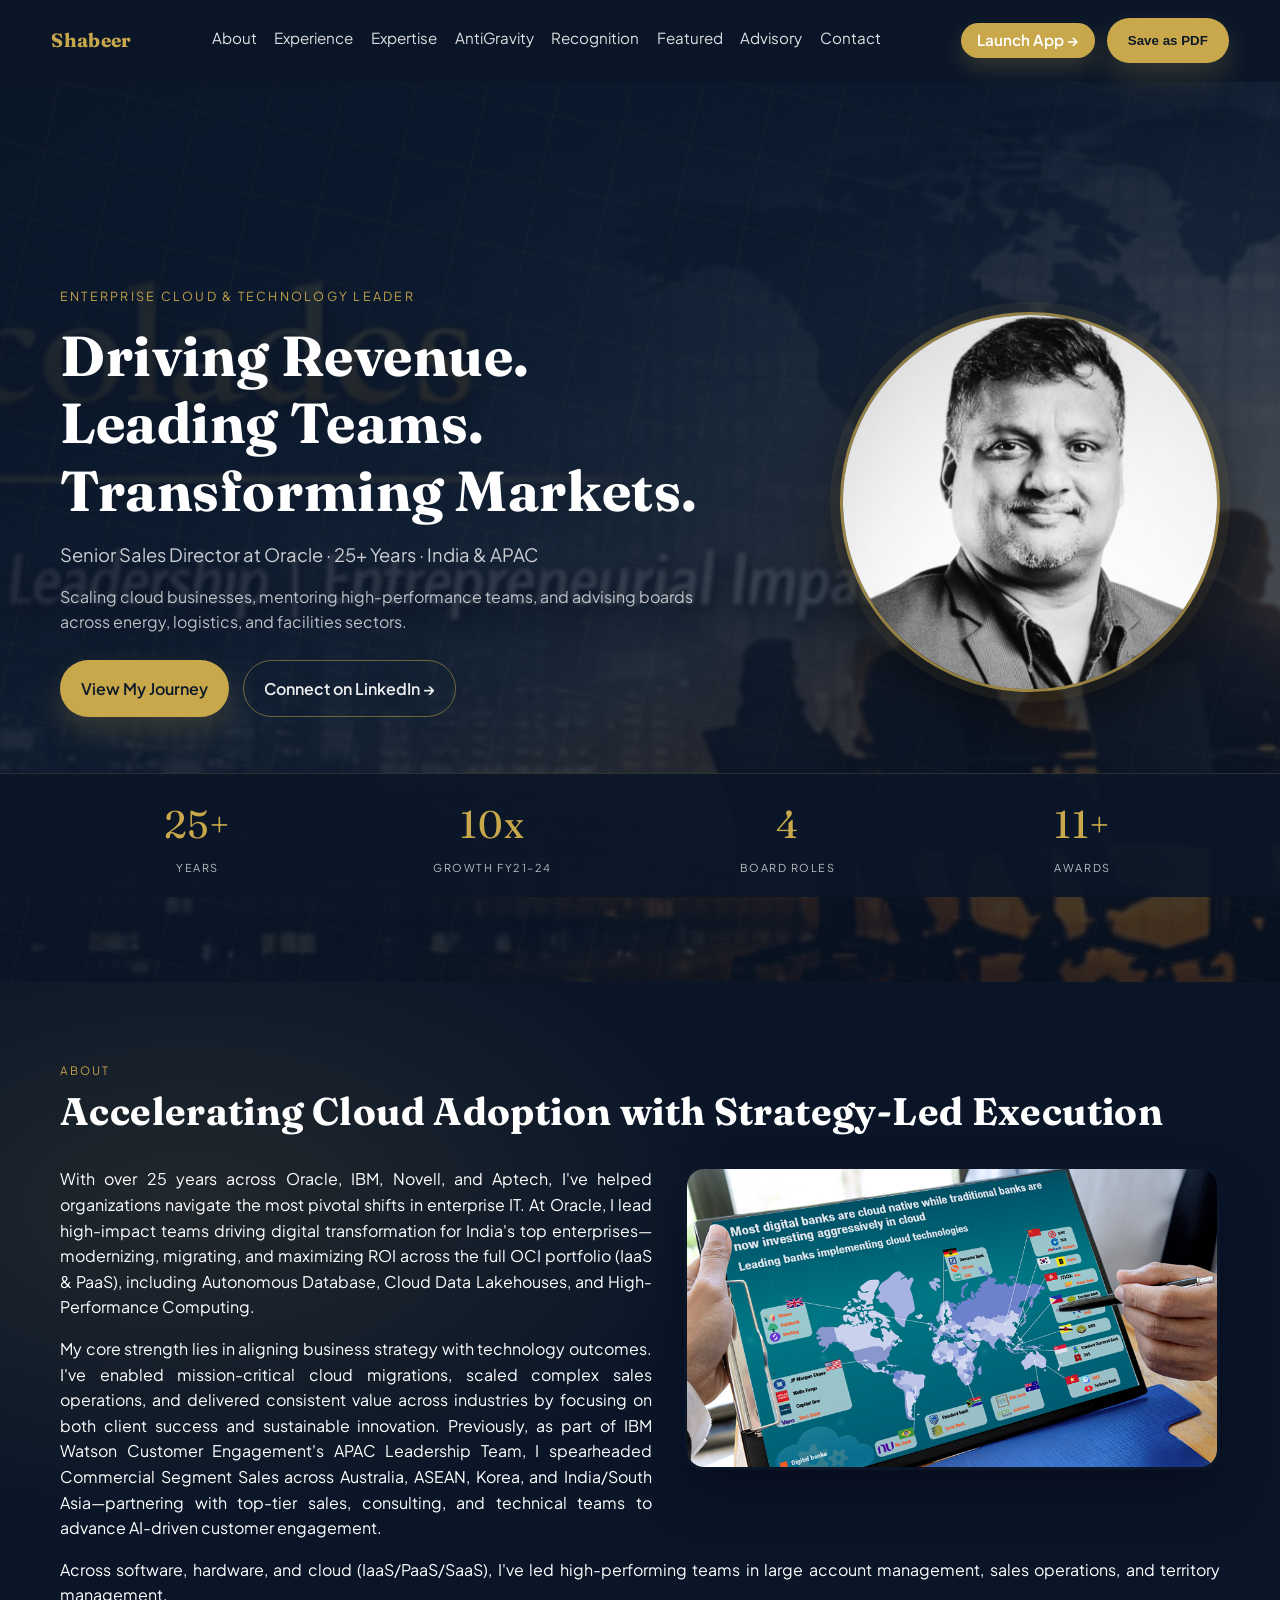
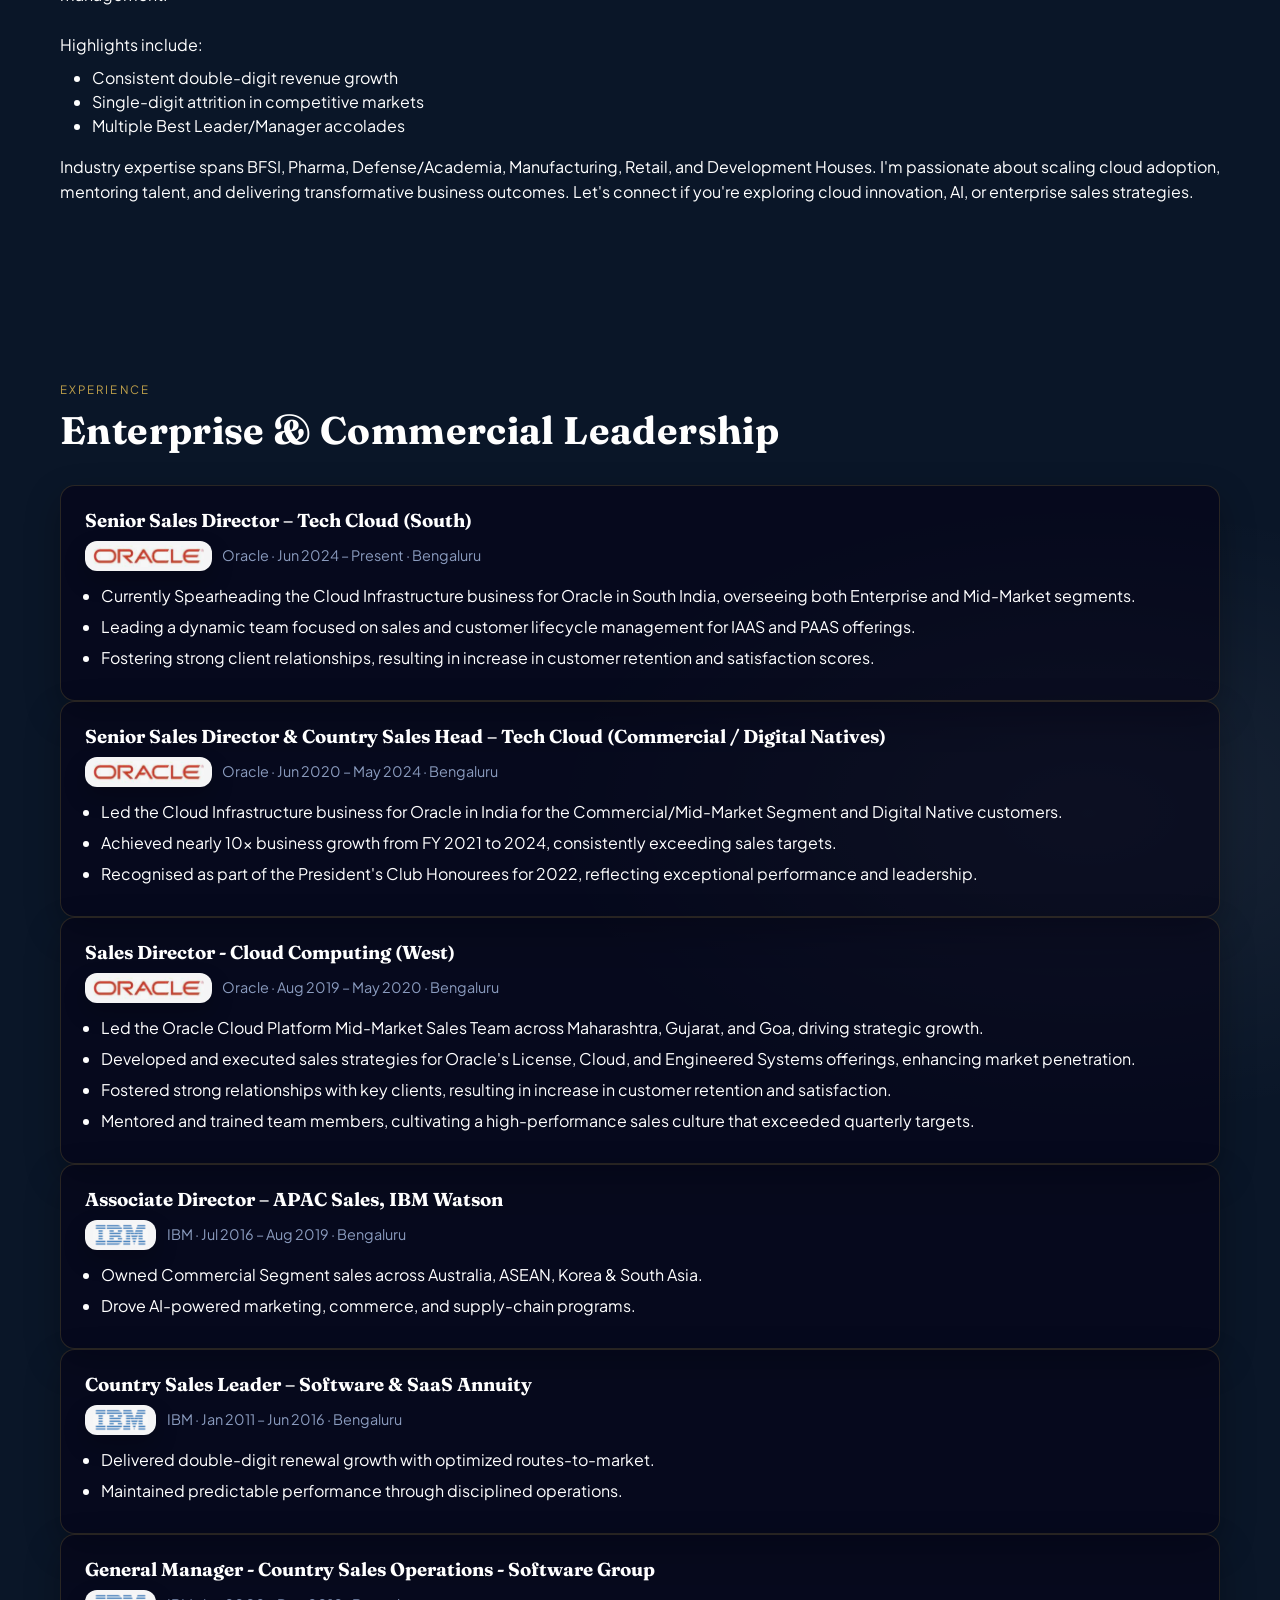
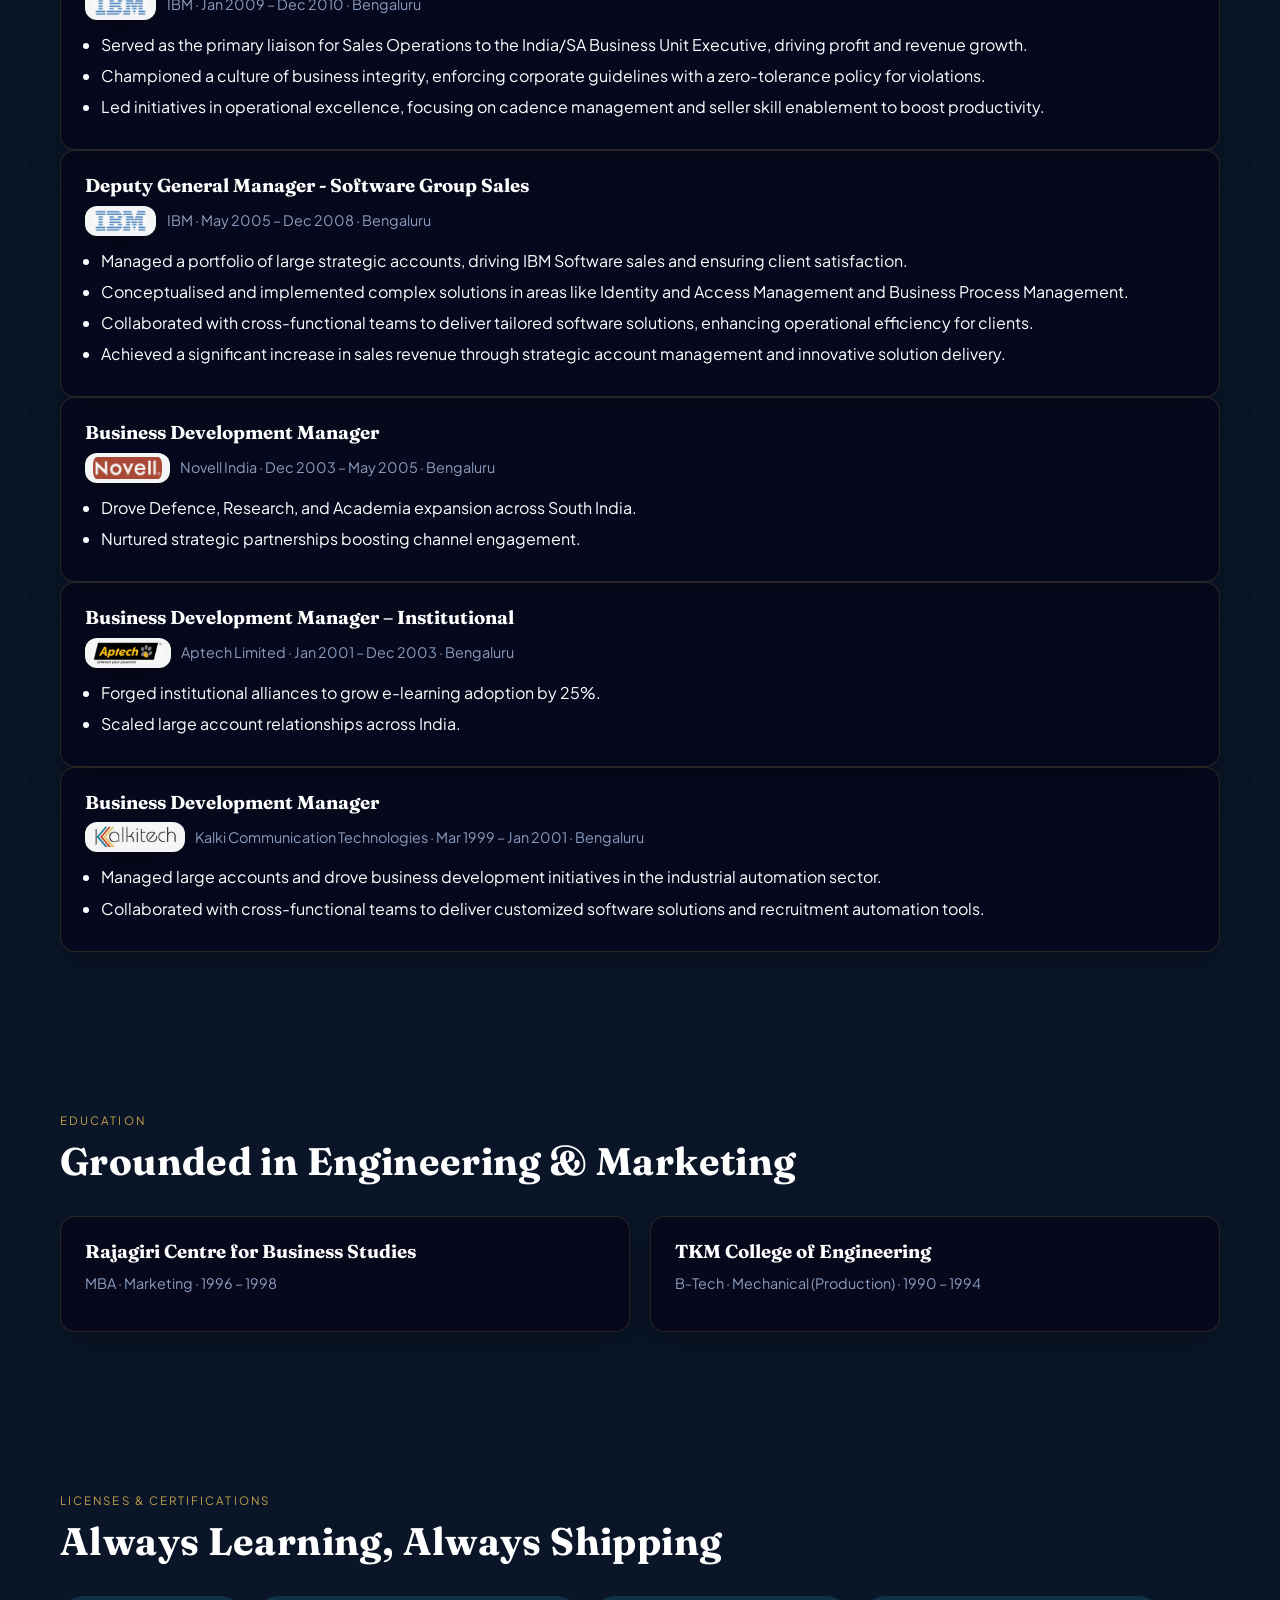
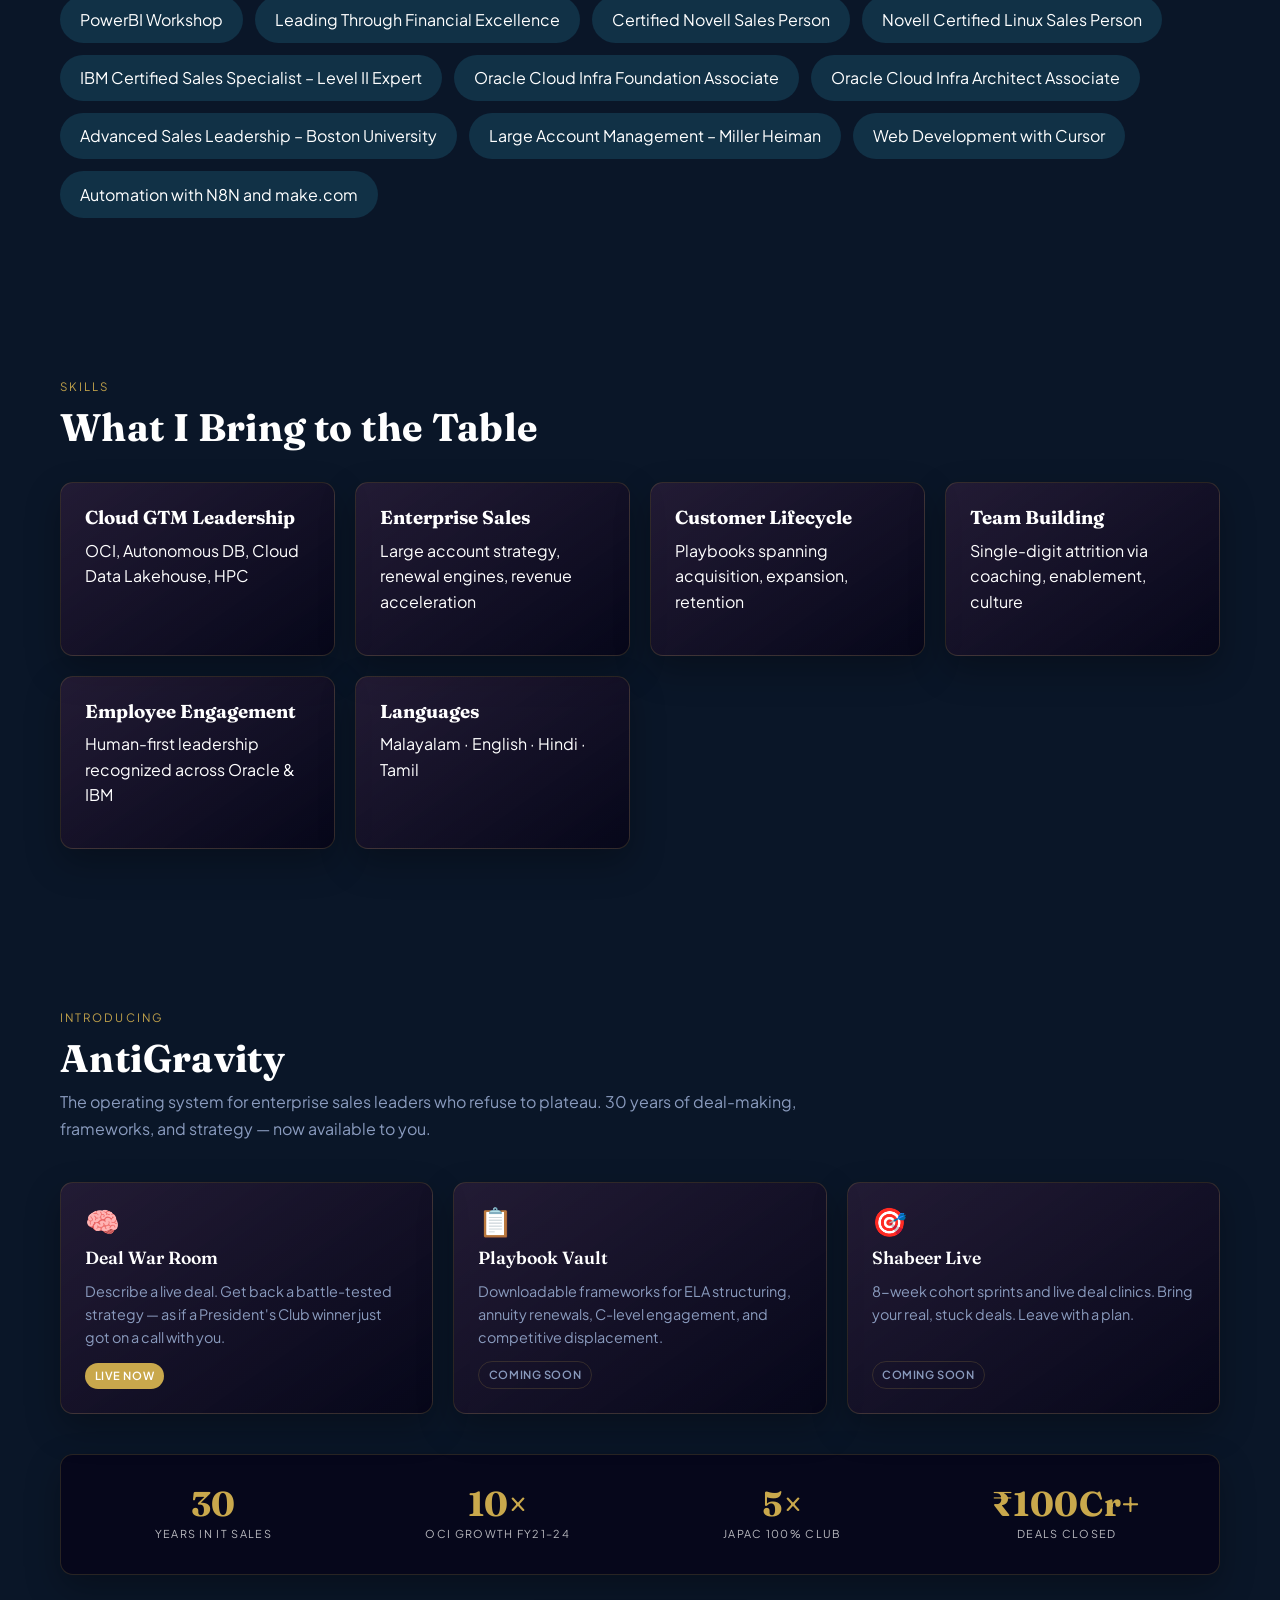
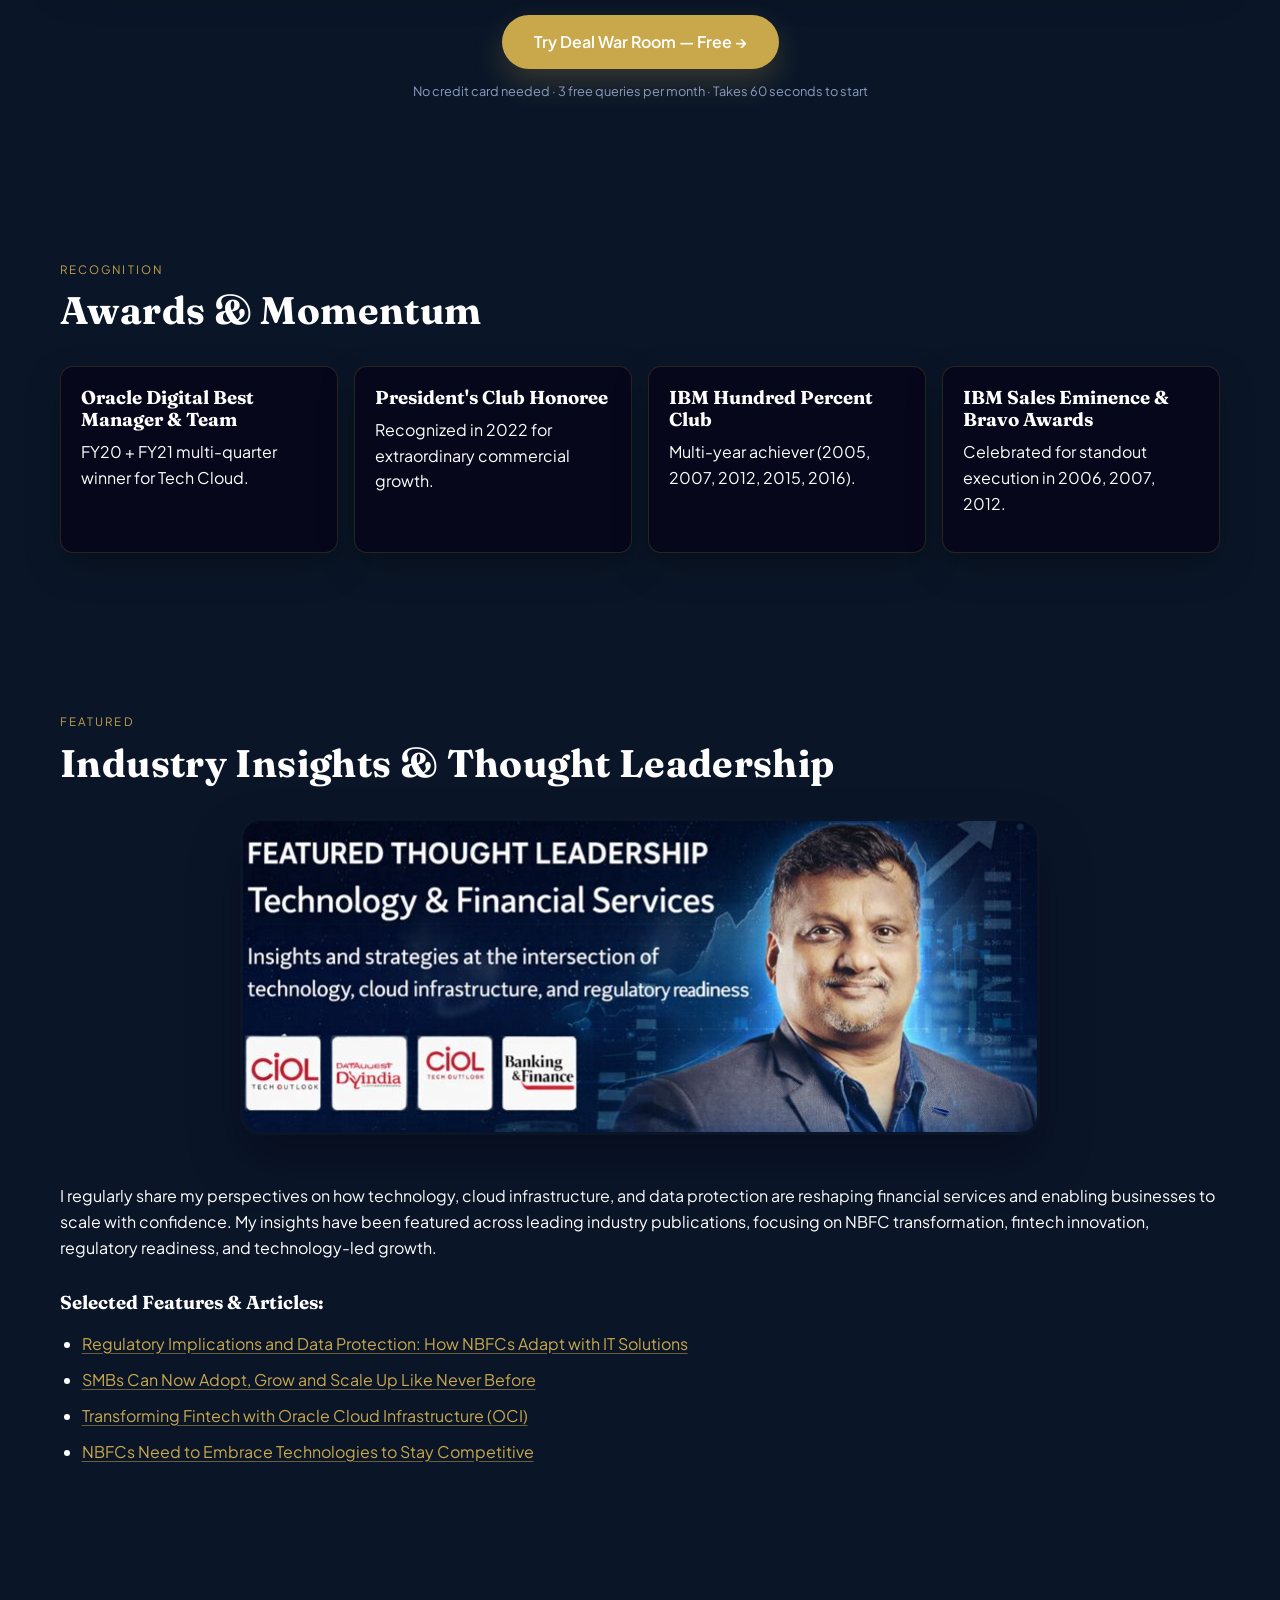
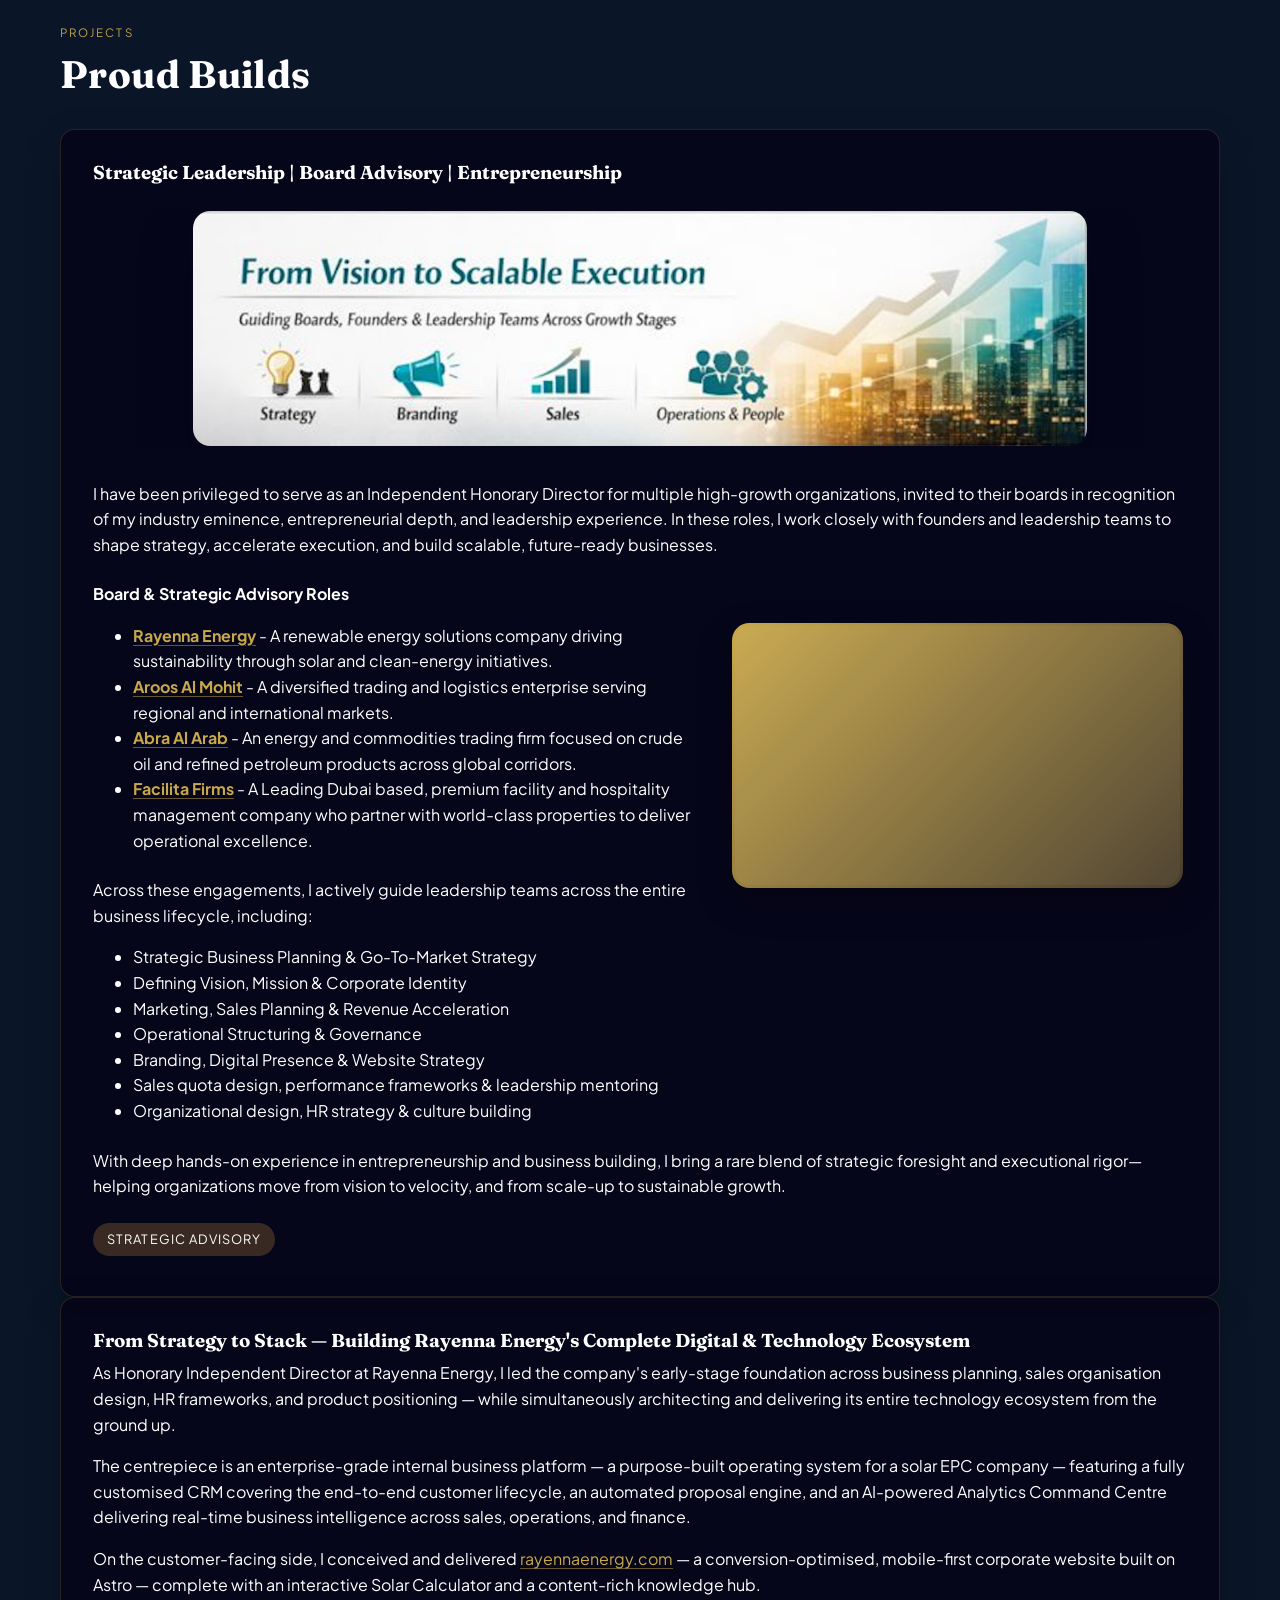
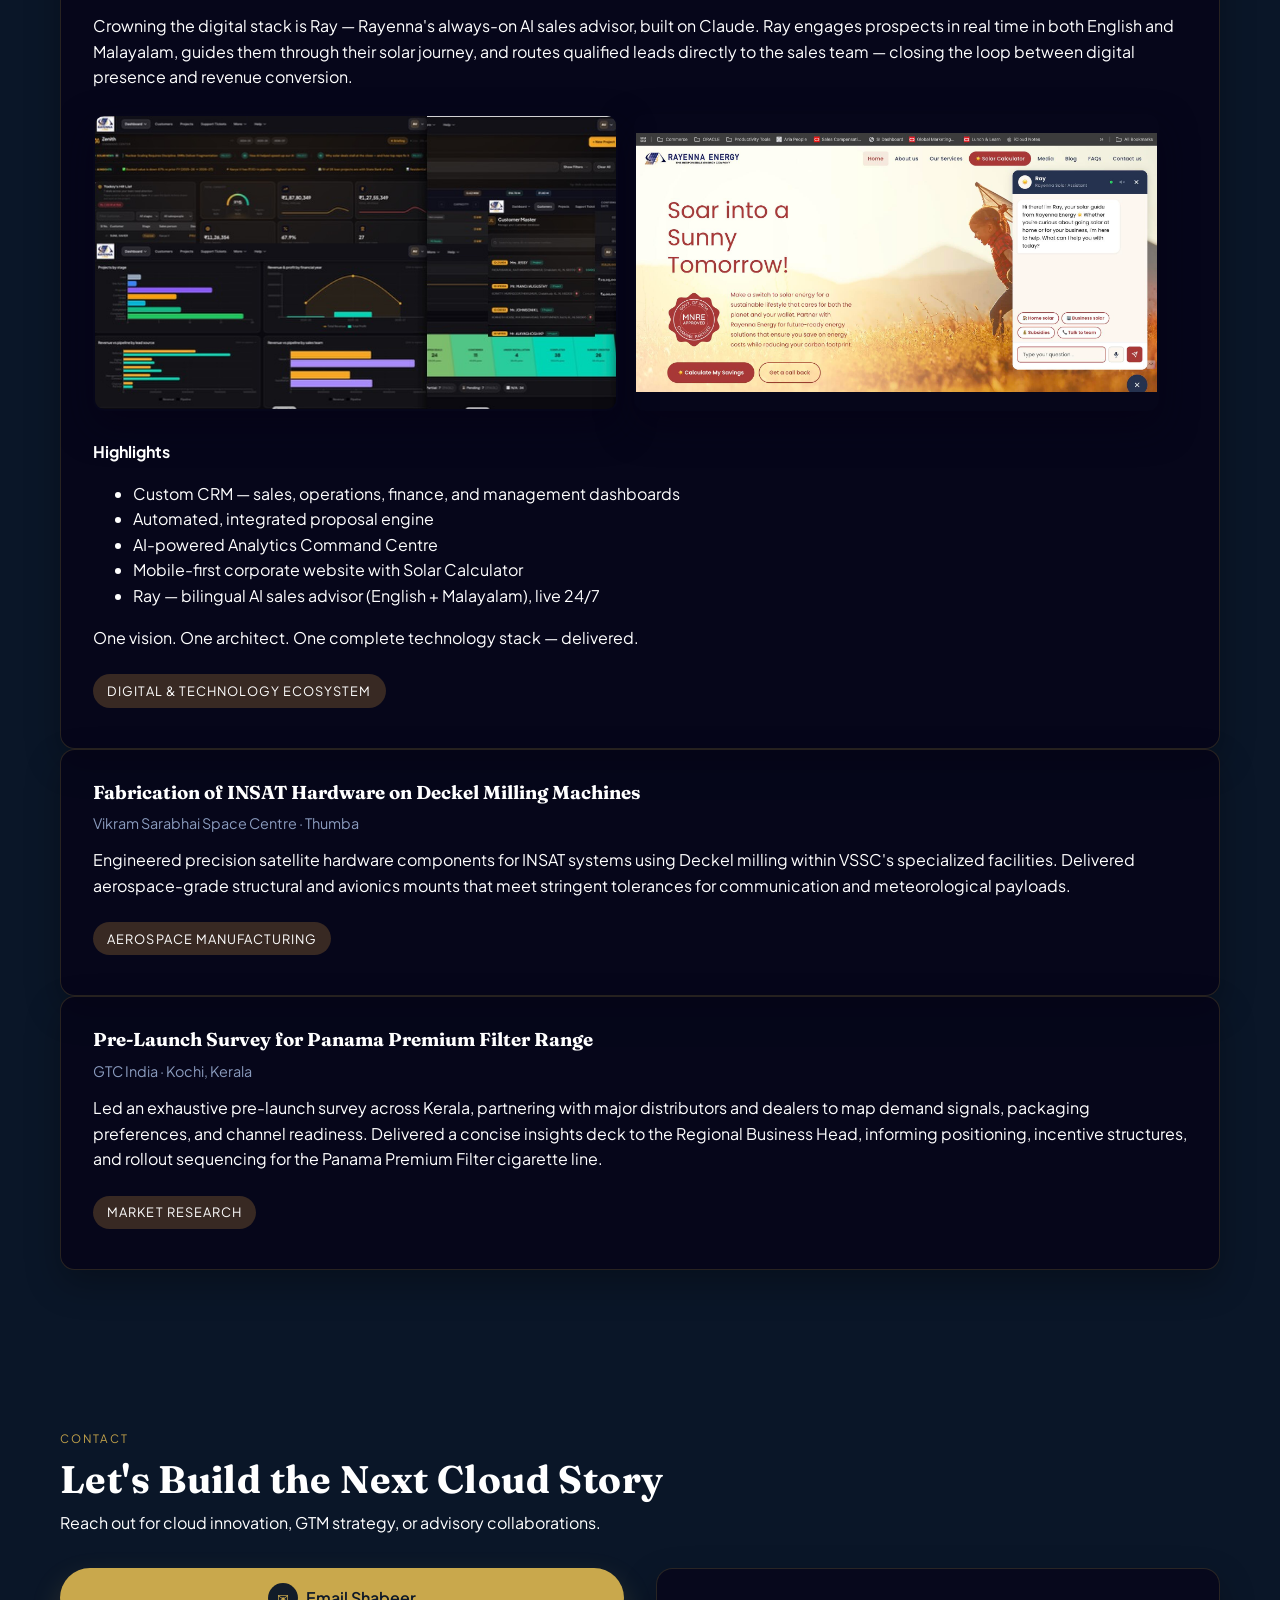
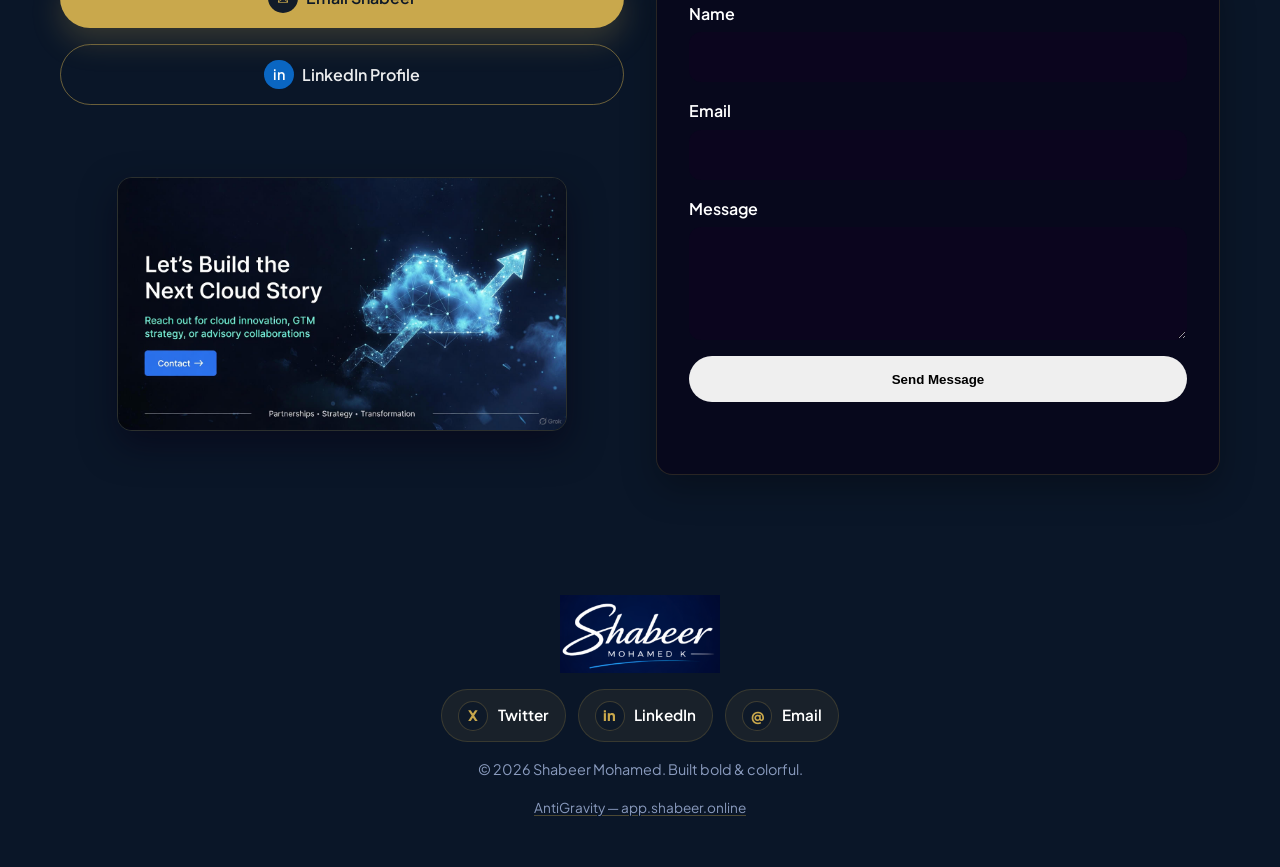
==== commit a187bad3: "assets: use Ray.jpeg for Rayenna advisory second image Made-with: Cursor" ====
--- a/index.html
+++ b/index.html
@@ -645,8 +645,8 @@
                 decoding="async"
               />
               <img
-                src="Architecture.jpeg"
-                alt="Rayenna Energy CRM architecture"
+                src="Ray.jpeg"
+                alt="Rayenna Energy — Ray AI solar assistant on the corporate website"
                 class="project-image"
                 loading="lazy"
                 decoding="async"
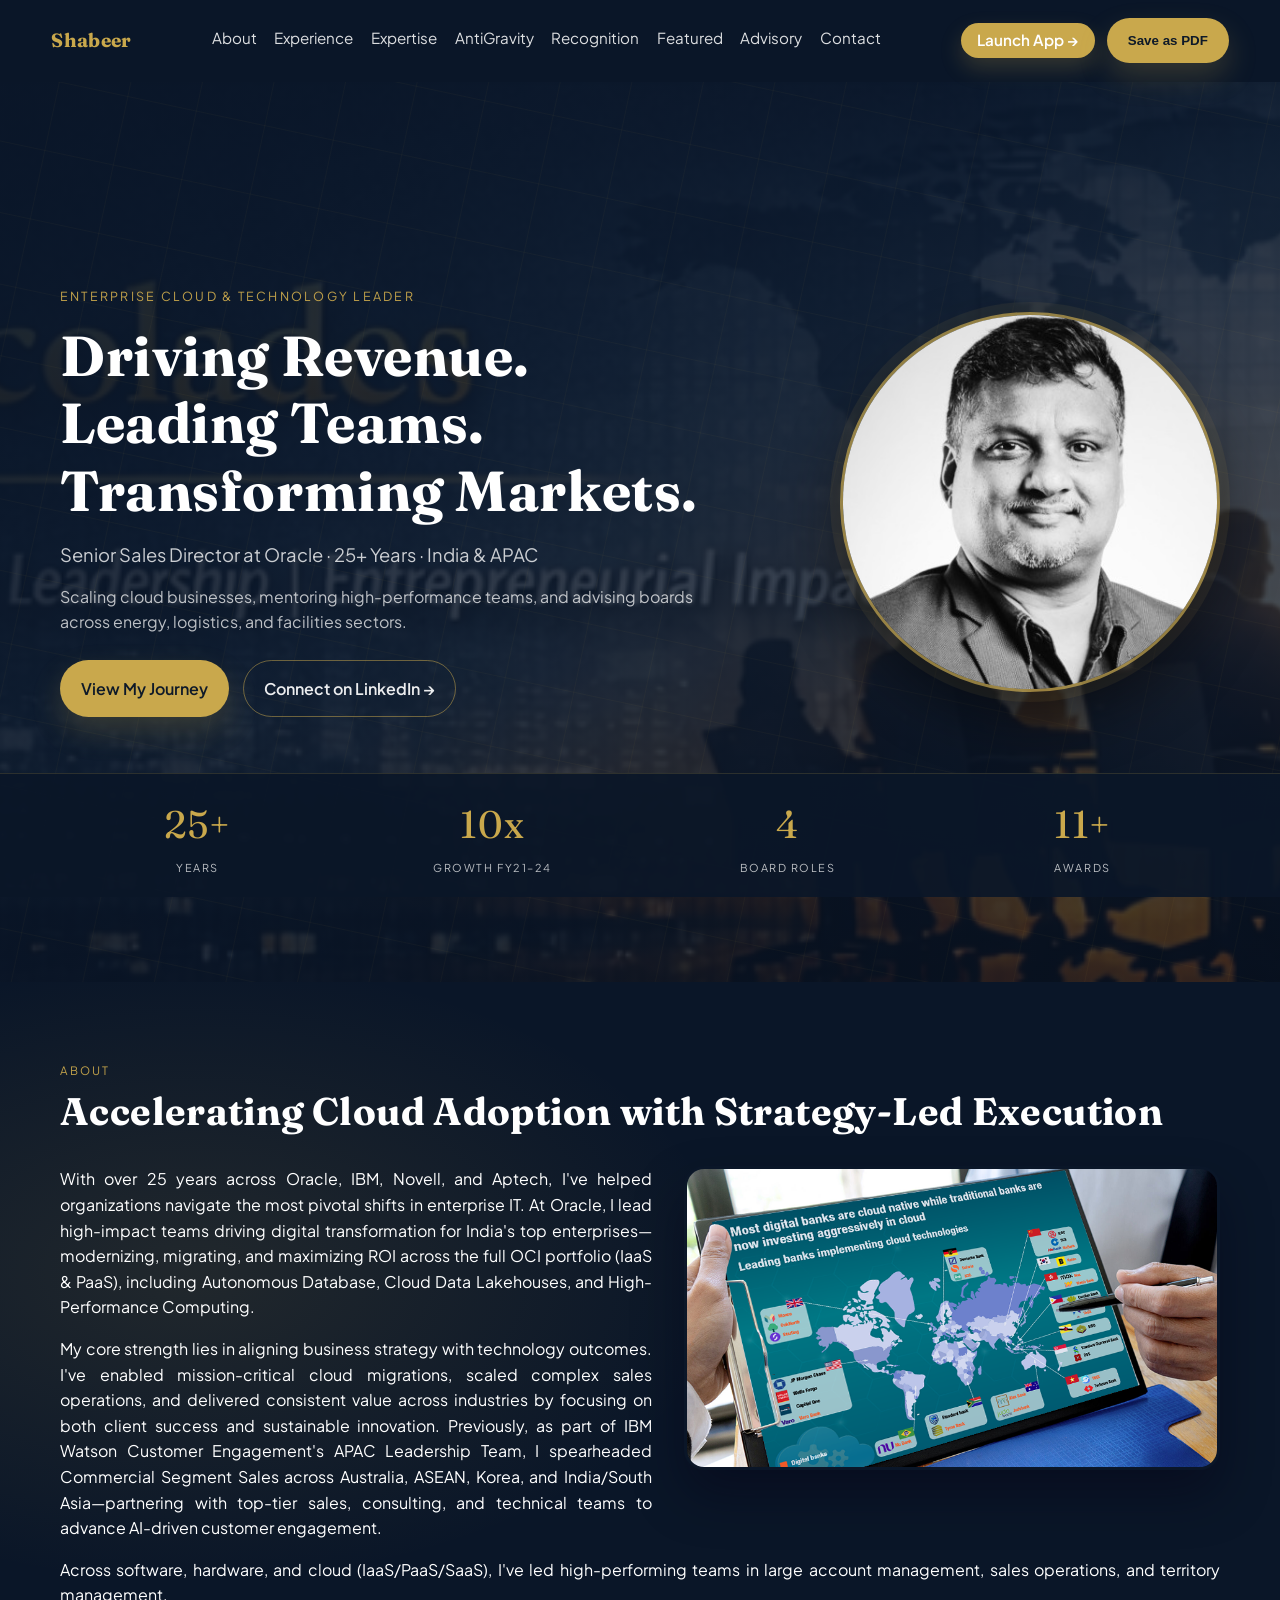
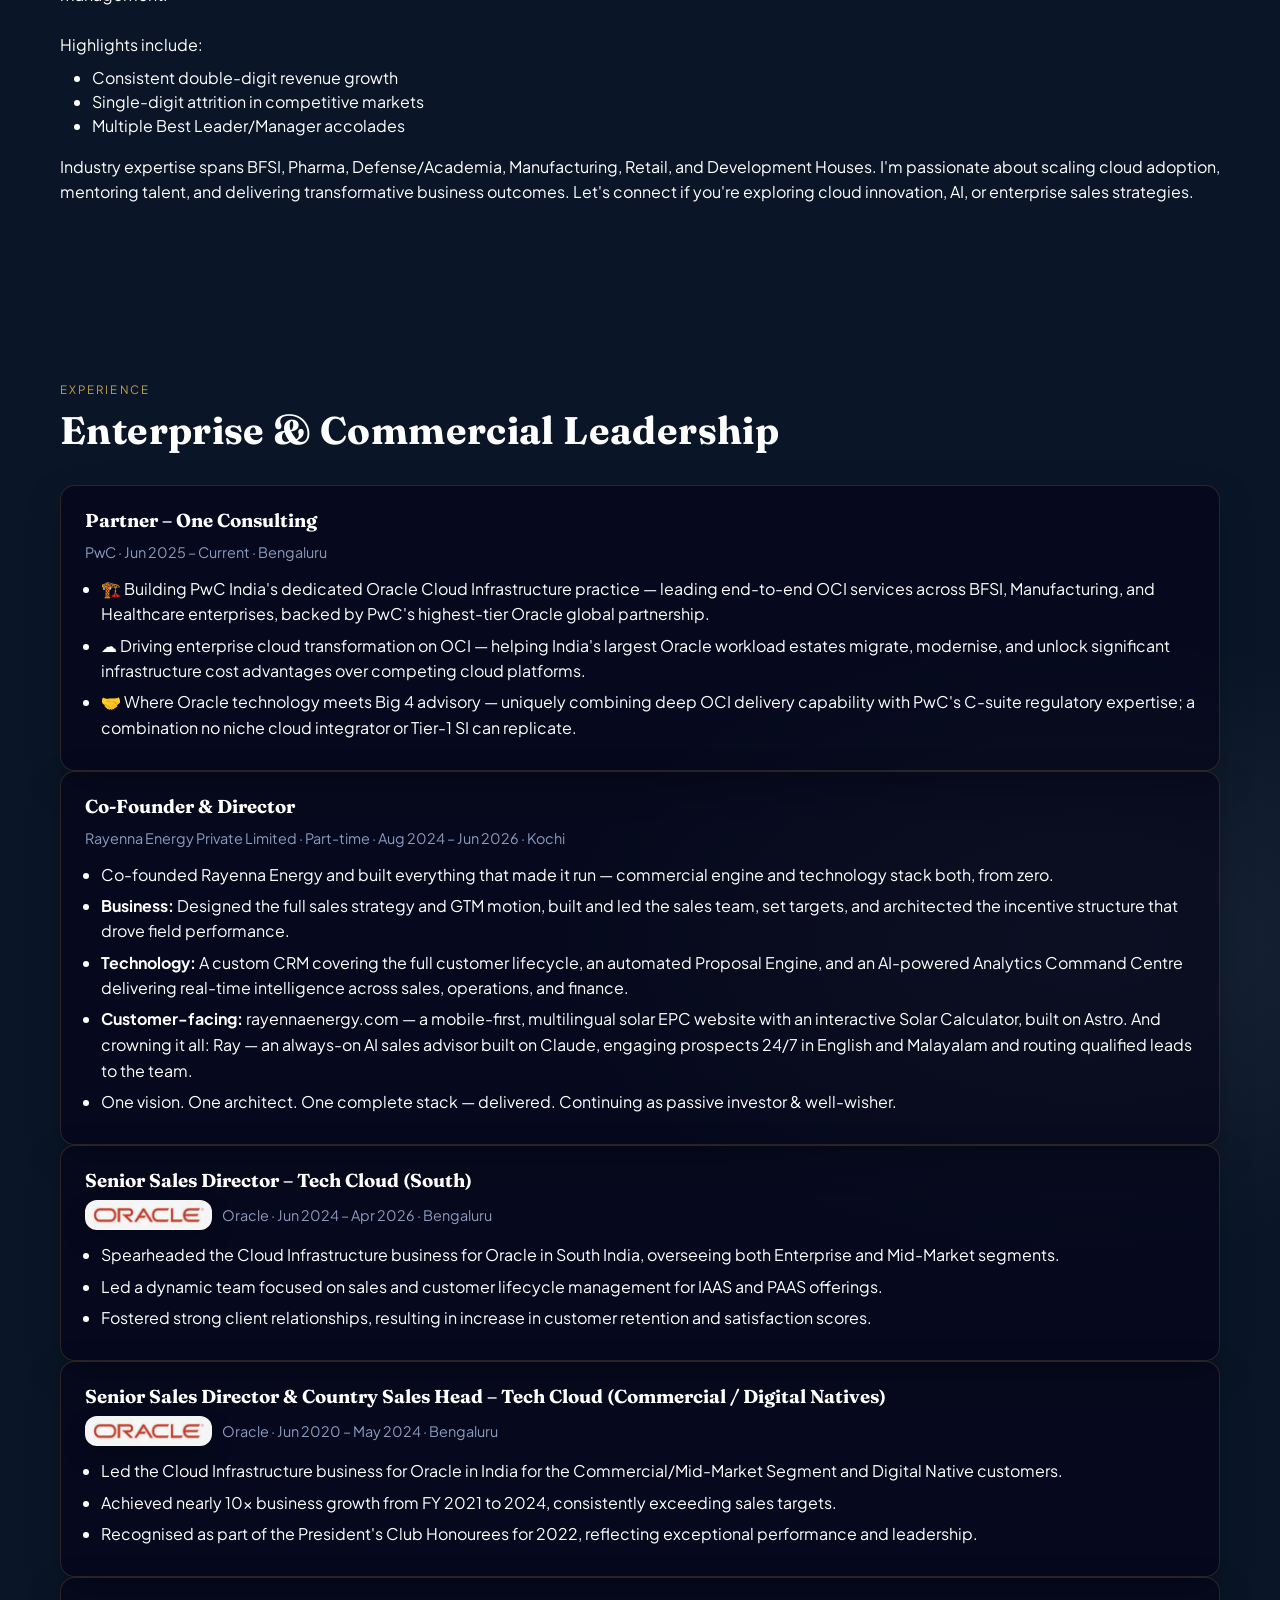
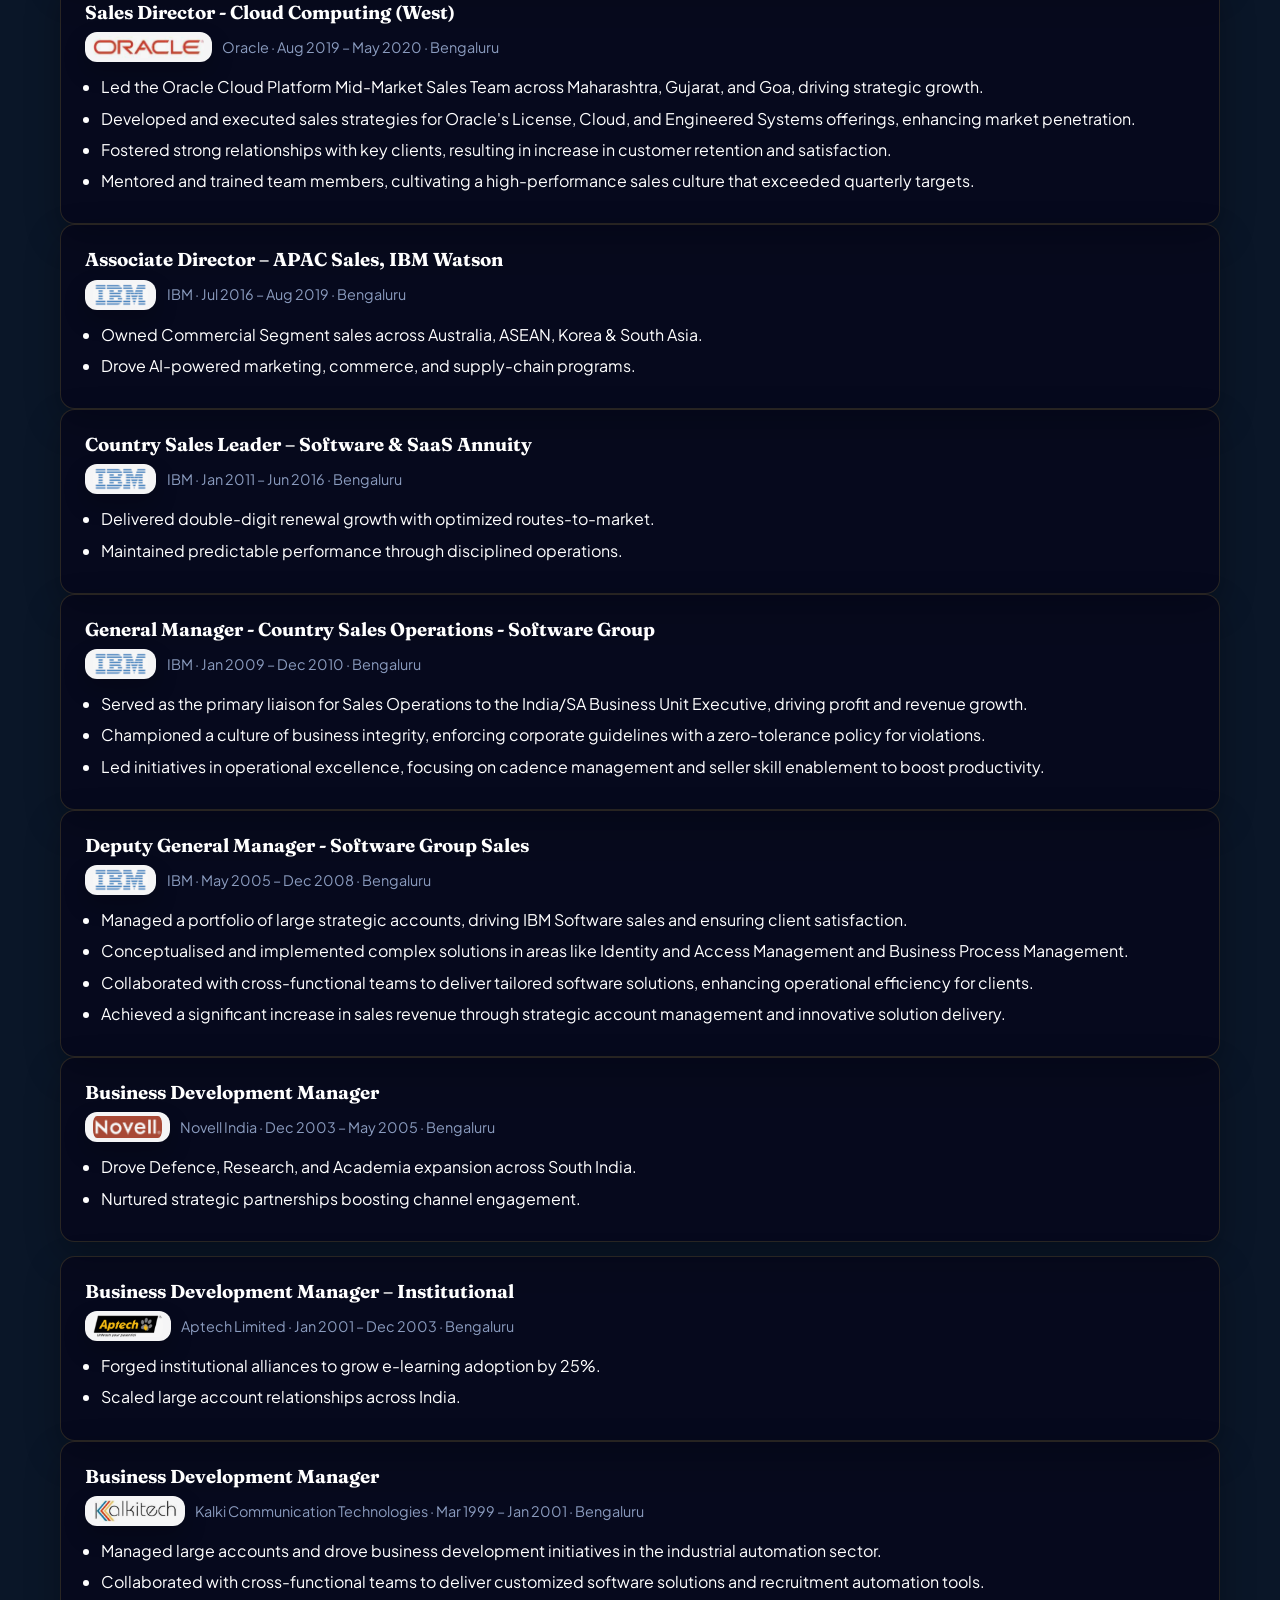
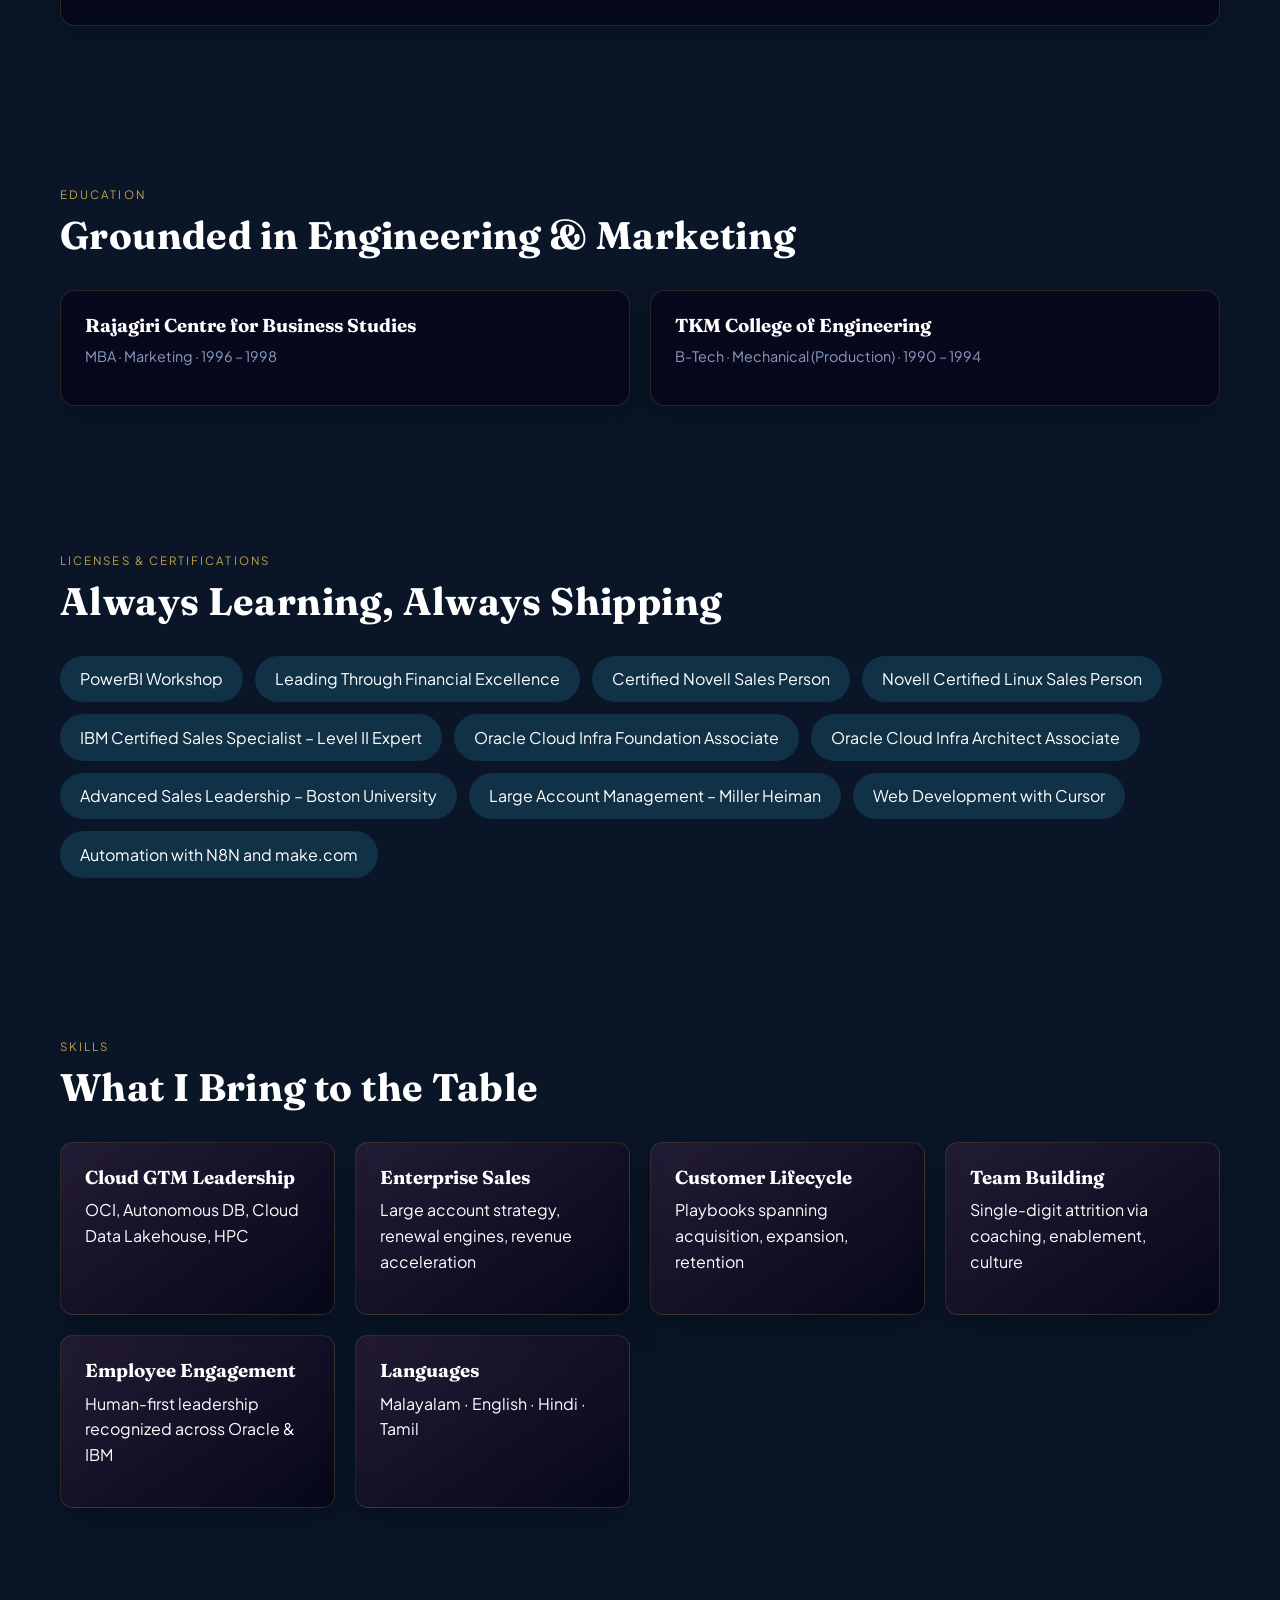
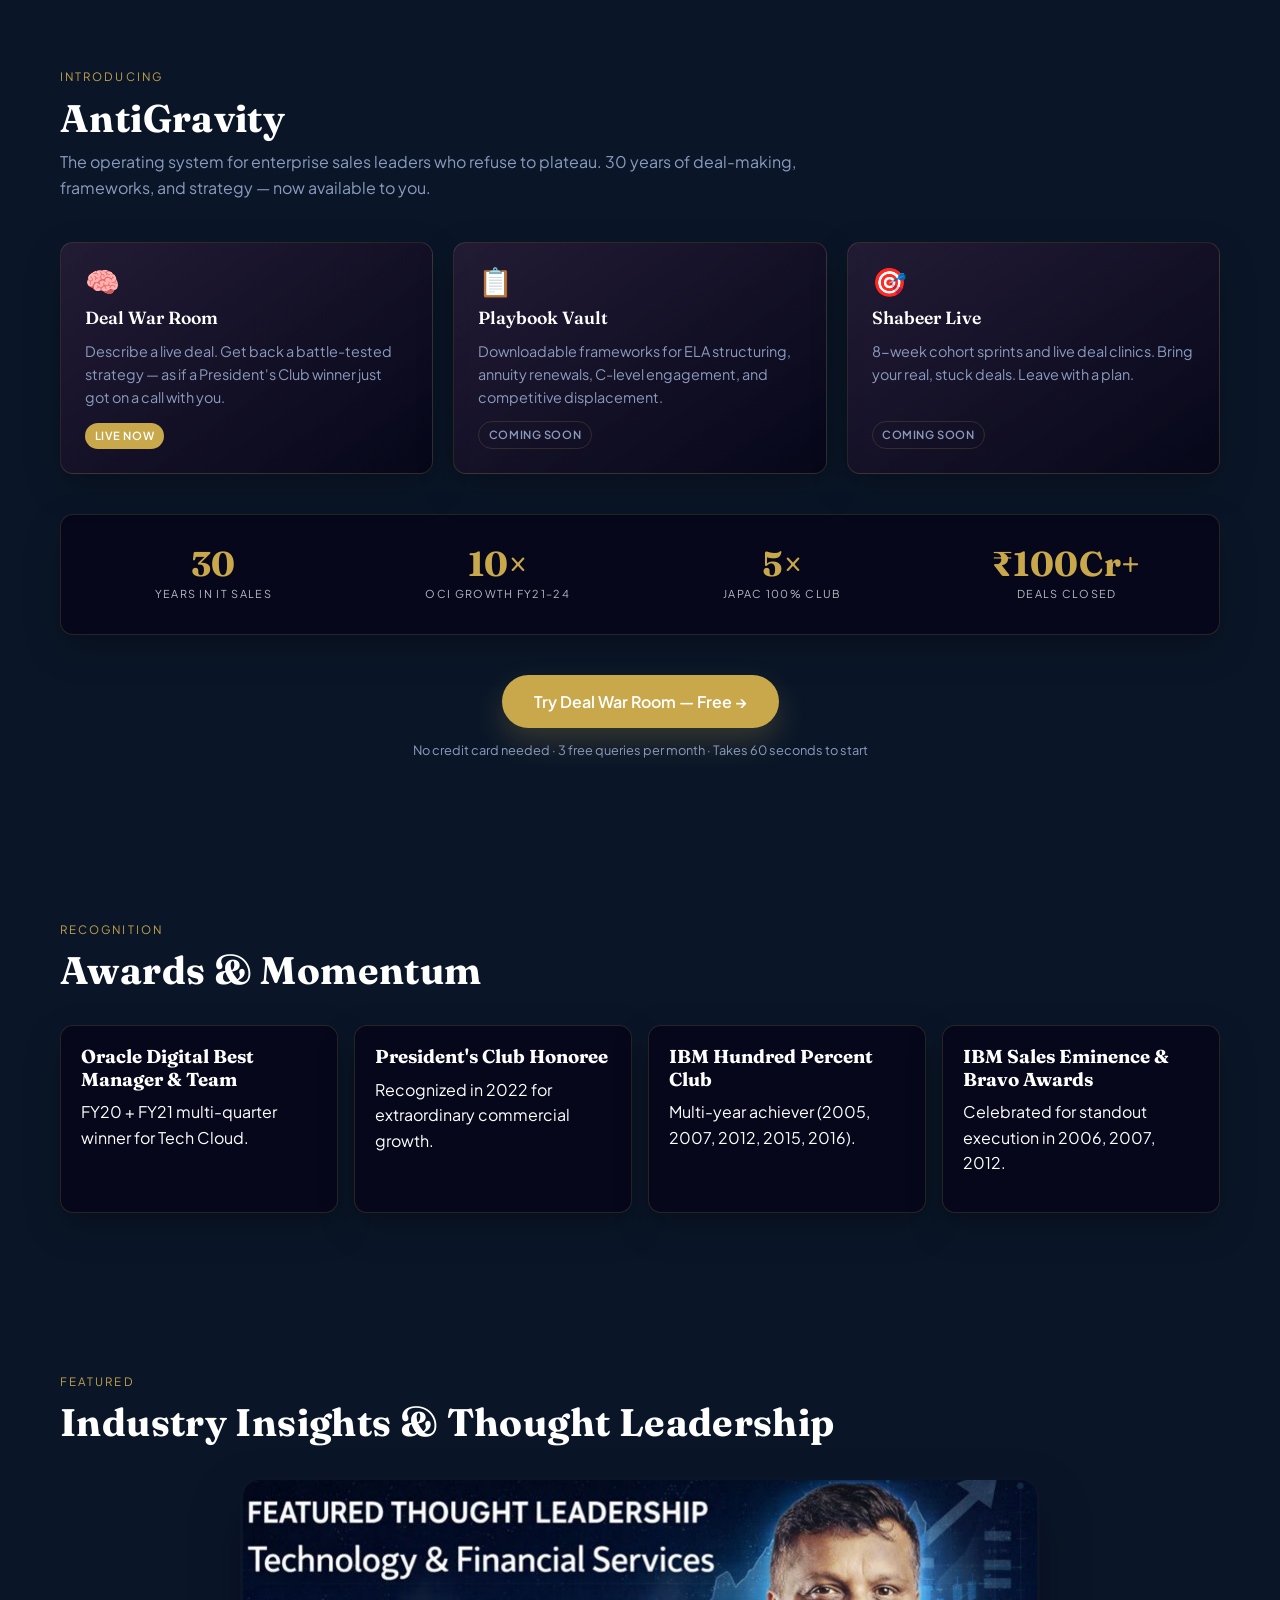
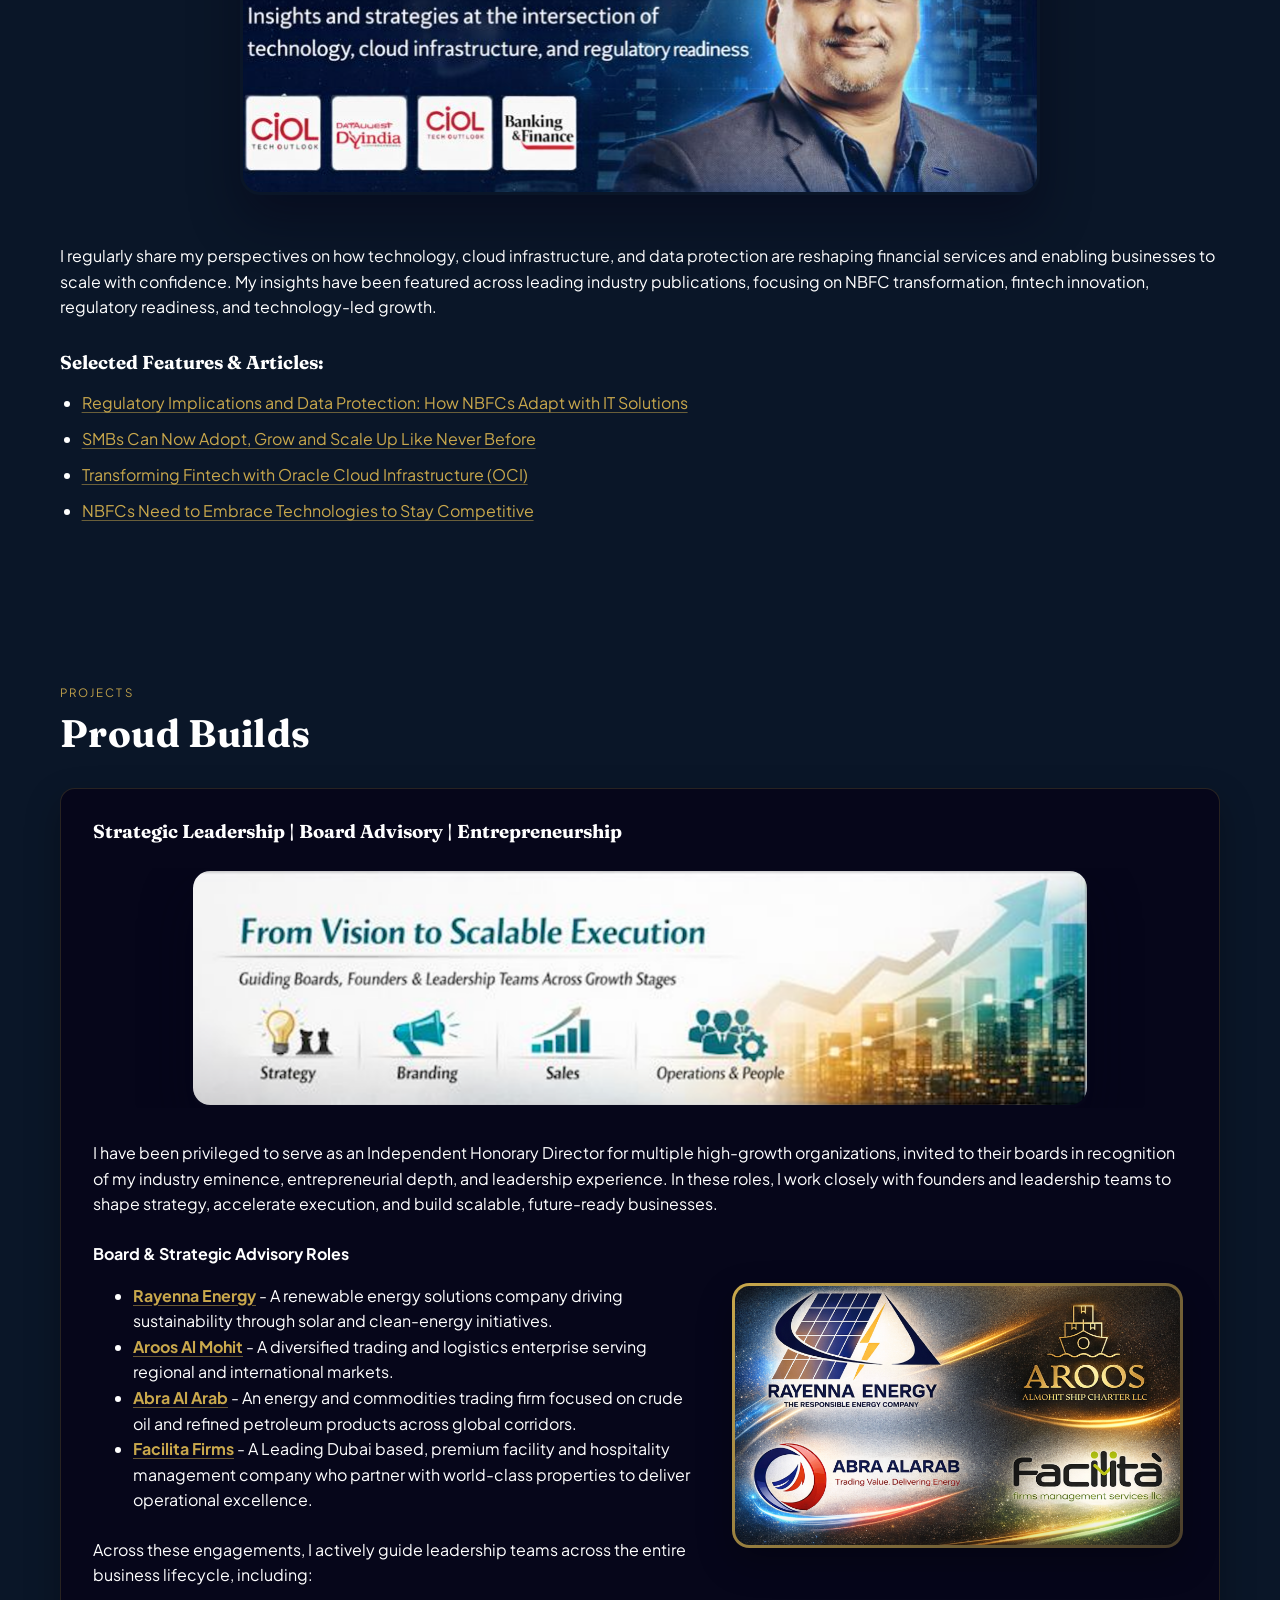
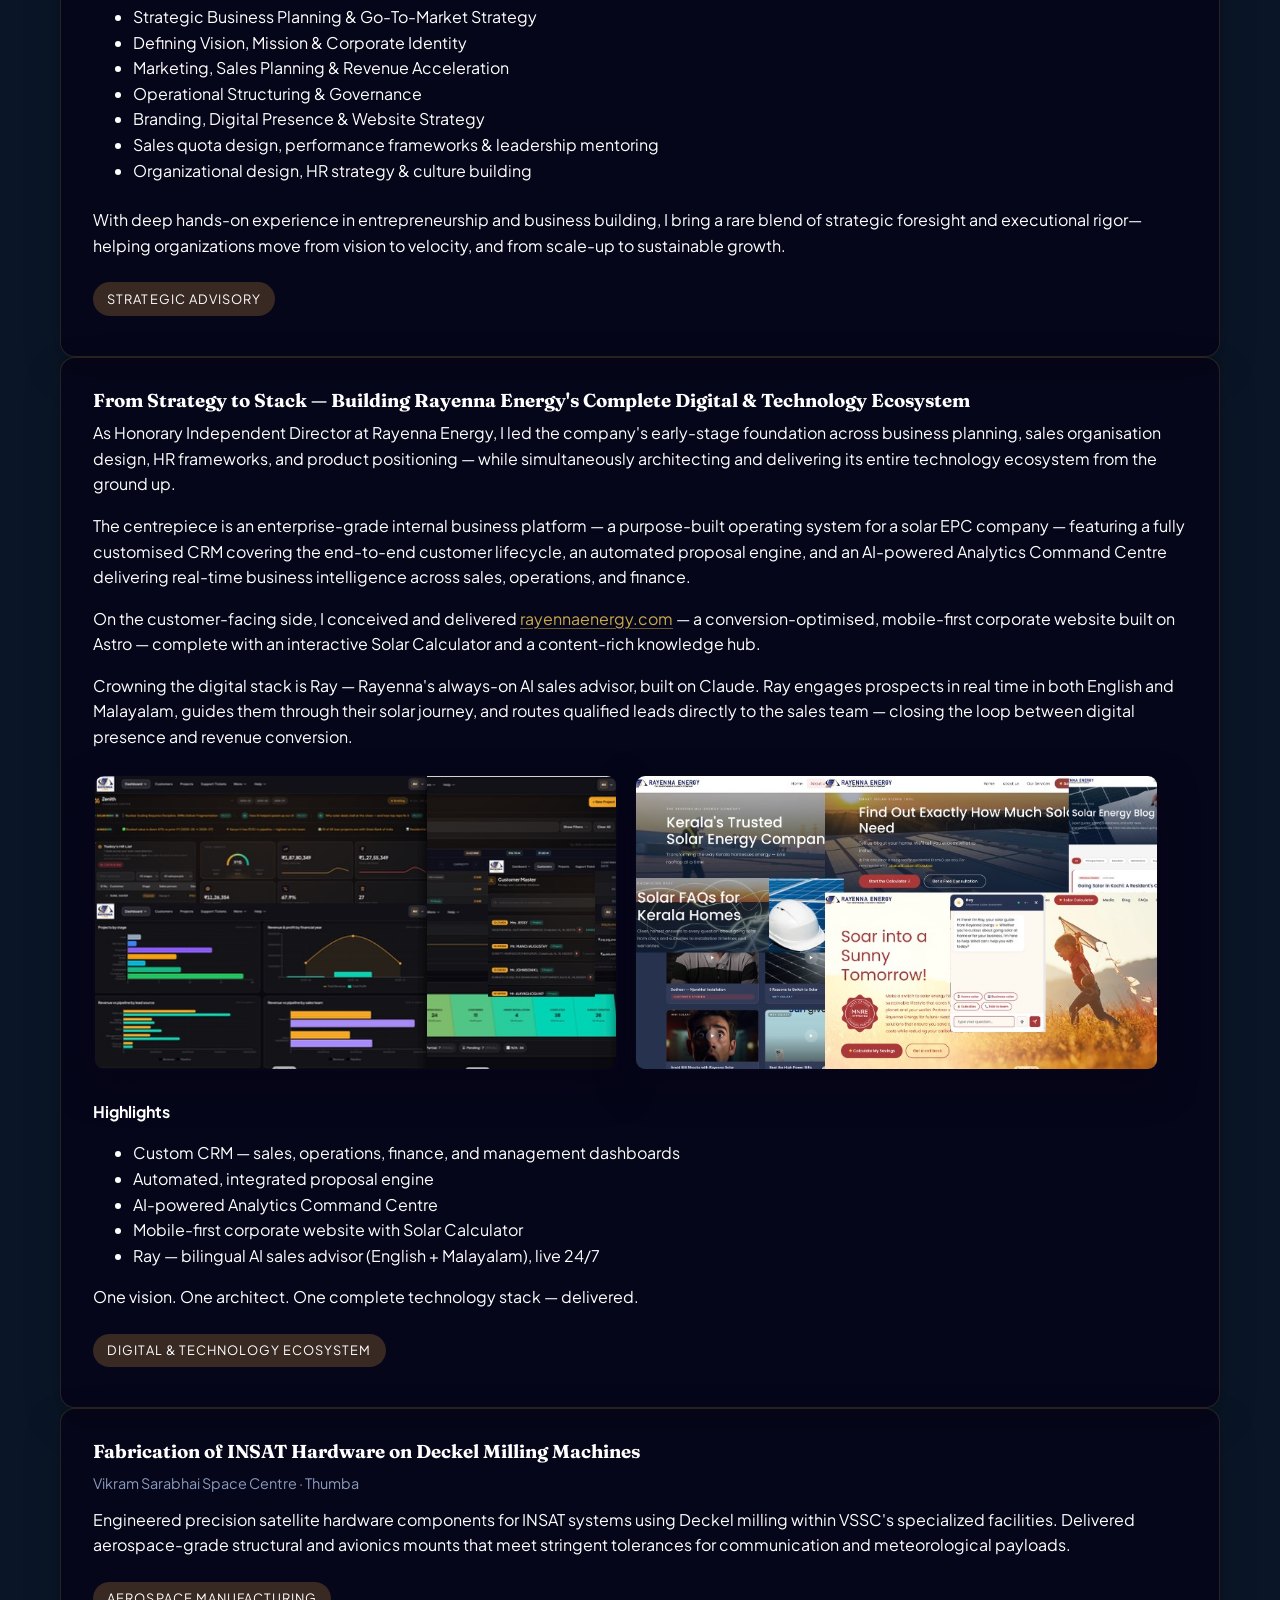
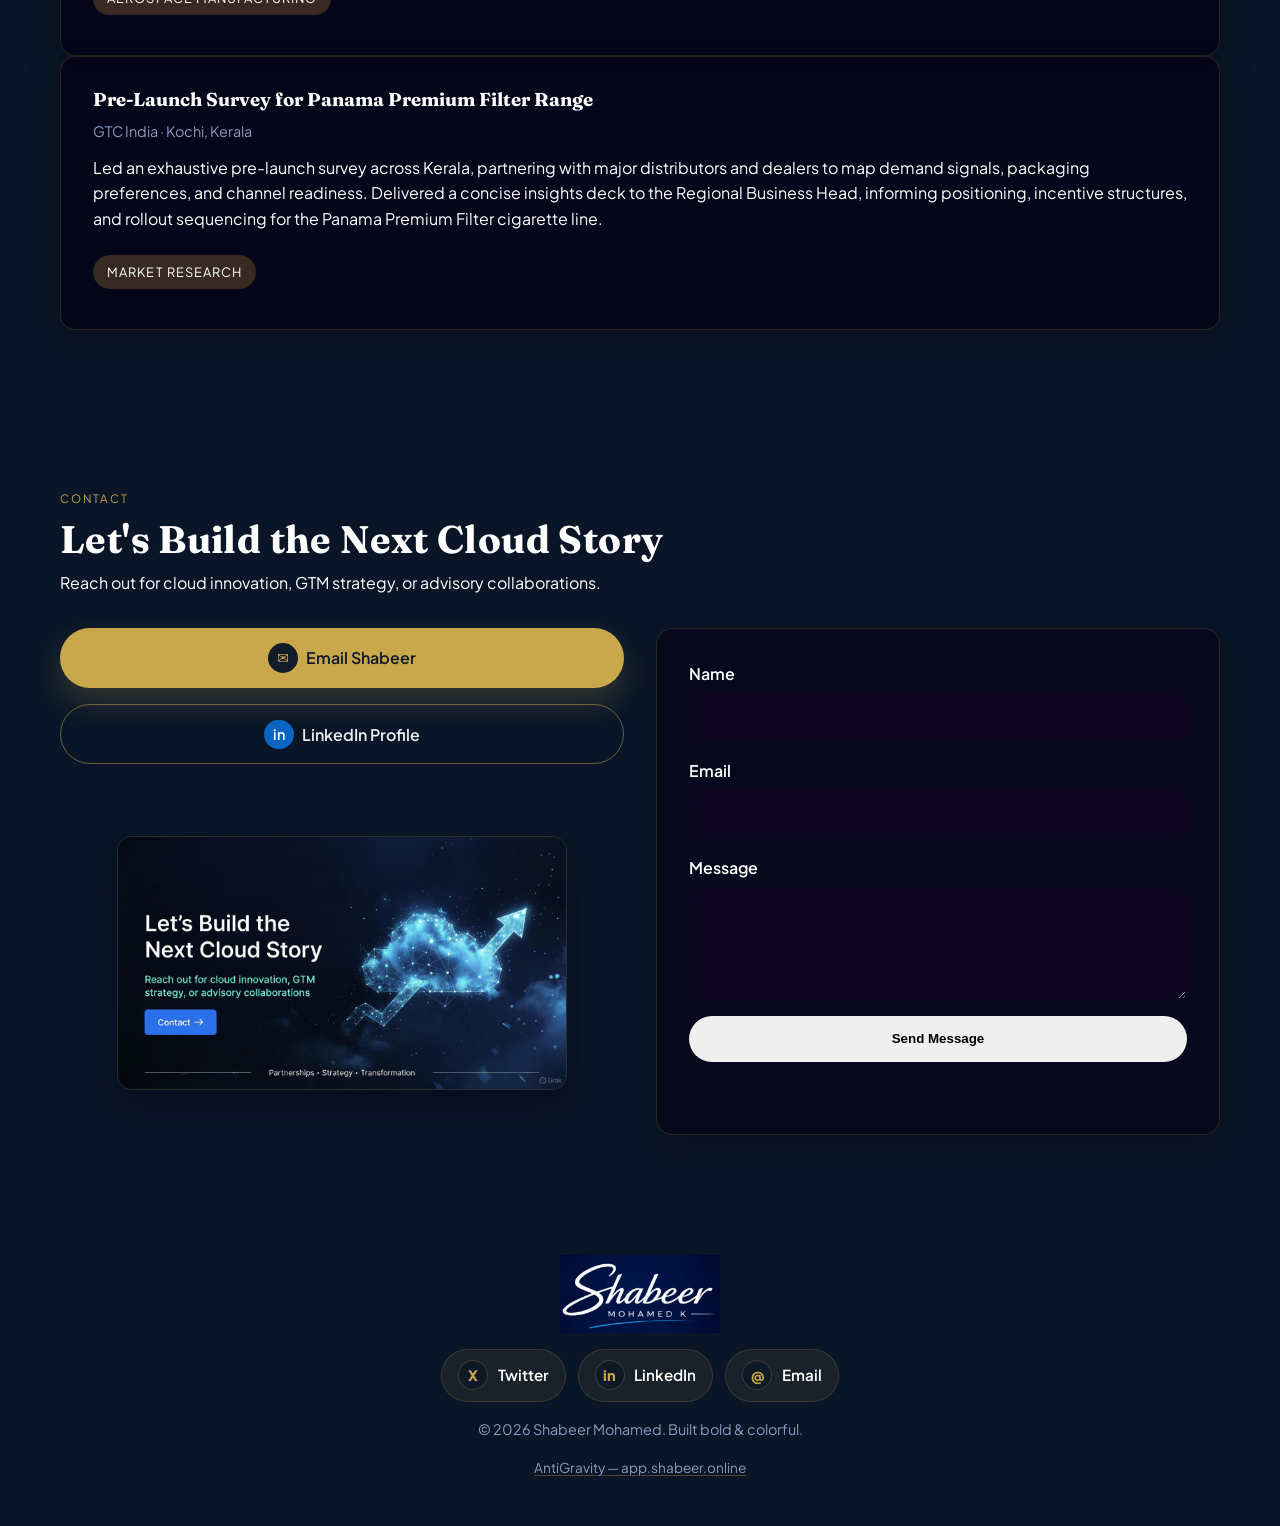
==== commit 45a8b3e9: "update(experience): add PwC and Rayenna roles, close Oracle tenure Reflect current Partner role at P" ====
--- a/index.html
+++ b/index.html
@@ -234,15 +234,39 @@
         </header>
         <div class="timeline">
           <article>
+            <h3>Partner – One Consulting</h3>
+            <p class="meta meta-company">
+              PwC · Jun 2025 – Current · Bengaluru
+            </p>
+            <ul>
+              <li>🏗️ Building PwC India's dedicated Oracle Cloud Infrastructure practice — leading end-to-end OCI services across BFSI, Manufacturing, and Healthcare enterprises, backed by PwC's highest-tier Oracle global partnership.</li>
+              <li>☁️ Driving enterprise cloud transformation on OCI — helping India's largest Oracle workload estates migrate, modernise, and unlock significant infrastructure cost advantages over competing cloud platforms.</li>
+              <li>🤝 Where Oracle technology meets Big 4 advisory — uniquely combining deep OCI delivery capability with PwC's C-suite regulatory expertise; a combination no niche cloud integrator or Tier-1 SI can replicate.</li>
+            </ul>
+          </article>
+          <article>
+            <h3>Co-Founder &amp; Director</h3>
+            <p class="meta meta-company">
+              Rayenna Energy Private Limited · Part-time · Aug 2024 – Jun 2026 · Kochi
+            </p>
+            <ul>
+              <li>Co-founded Rayenna Energy and built everything that made it run — commercial engine and technology stack both, from zero.</li>
+              <li><strong>Business:</strong> Designed the full sales strategy and GTM motion, built and led the sales team, set targets, and architected the incentive structure that drove field performance.</li>
+              <li><strong>Technology:</strong> A custom CRM covering the full customer lifecycle, an automated Proposal Engine, and an AI-powered Analytics Command Centre delivering real-time intelligence across sales, operations, and finance.</li>
+              <li><strong>Customer-facing:</strong> <a href="https://rayennaenergy.com" target="_blank" rel="noreferrer">rayennaenergy.com</a> — a mobile-first, multilingual solar EPC website with an interactive Solar Calculator, built on Astro. And crowning it all: Ray — an always-on AI sales advisor built on Claude, engaging prospects 24/7 in English and Malayalam and routing qualified leads to the team.</li>
+              <li>One vision. One architect. One complete stack — delivered. Continuing as passive investor &amp; well-wisher.</li>
+            </ul>
+          </article>
+          <article>
             <h3>Senior Sales Director – Tech Cloud (South)</h3>
             <p class="meta meta-company">
               <img src="Oracle.png" alt="Oracle" class="company-logo" loading="lazy" decoding="async" />
-              Oracle · Jun 2024 – Present · Bengaluru
-            </p>
-            <ul>
-              <li>Currently Spearheading the Cloud Infrastructure business for Oracle in South India, overseeing both Enterprise and Mid-Market segments.</li>
-              <li>Leading a dynamic team focused on sales and customer lifecycle management for IAAS and PAAS offerings.</li>
-              <li>Fostering strong client relationships, resulting in increase in customer retention and satisfaction scores.</li>
+              Oracle · Jun 2024 – Apr 2026 · Bengaluru
+            </p>
+            <ul>
+              <li>Spearheaded the Cloud Infrastructure business for Oracle in South India, overseeing both Enterprise and Mid-Market segments.</li>
+              <li>Led a dynamic team focused on sales and customer lifecycle management for IAAS and PAAS offerings.</li>
+              <li>Fostered strong client relationships, resulting in increase in customer retention and satisfaction scores.</li>
             </ul>
           </article>
           <article>
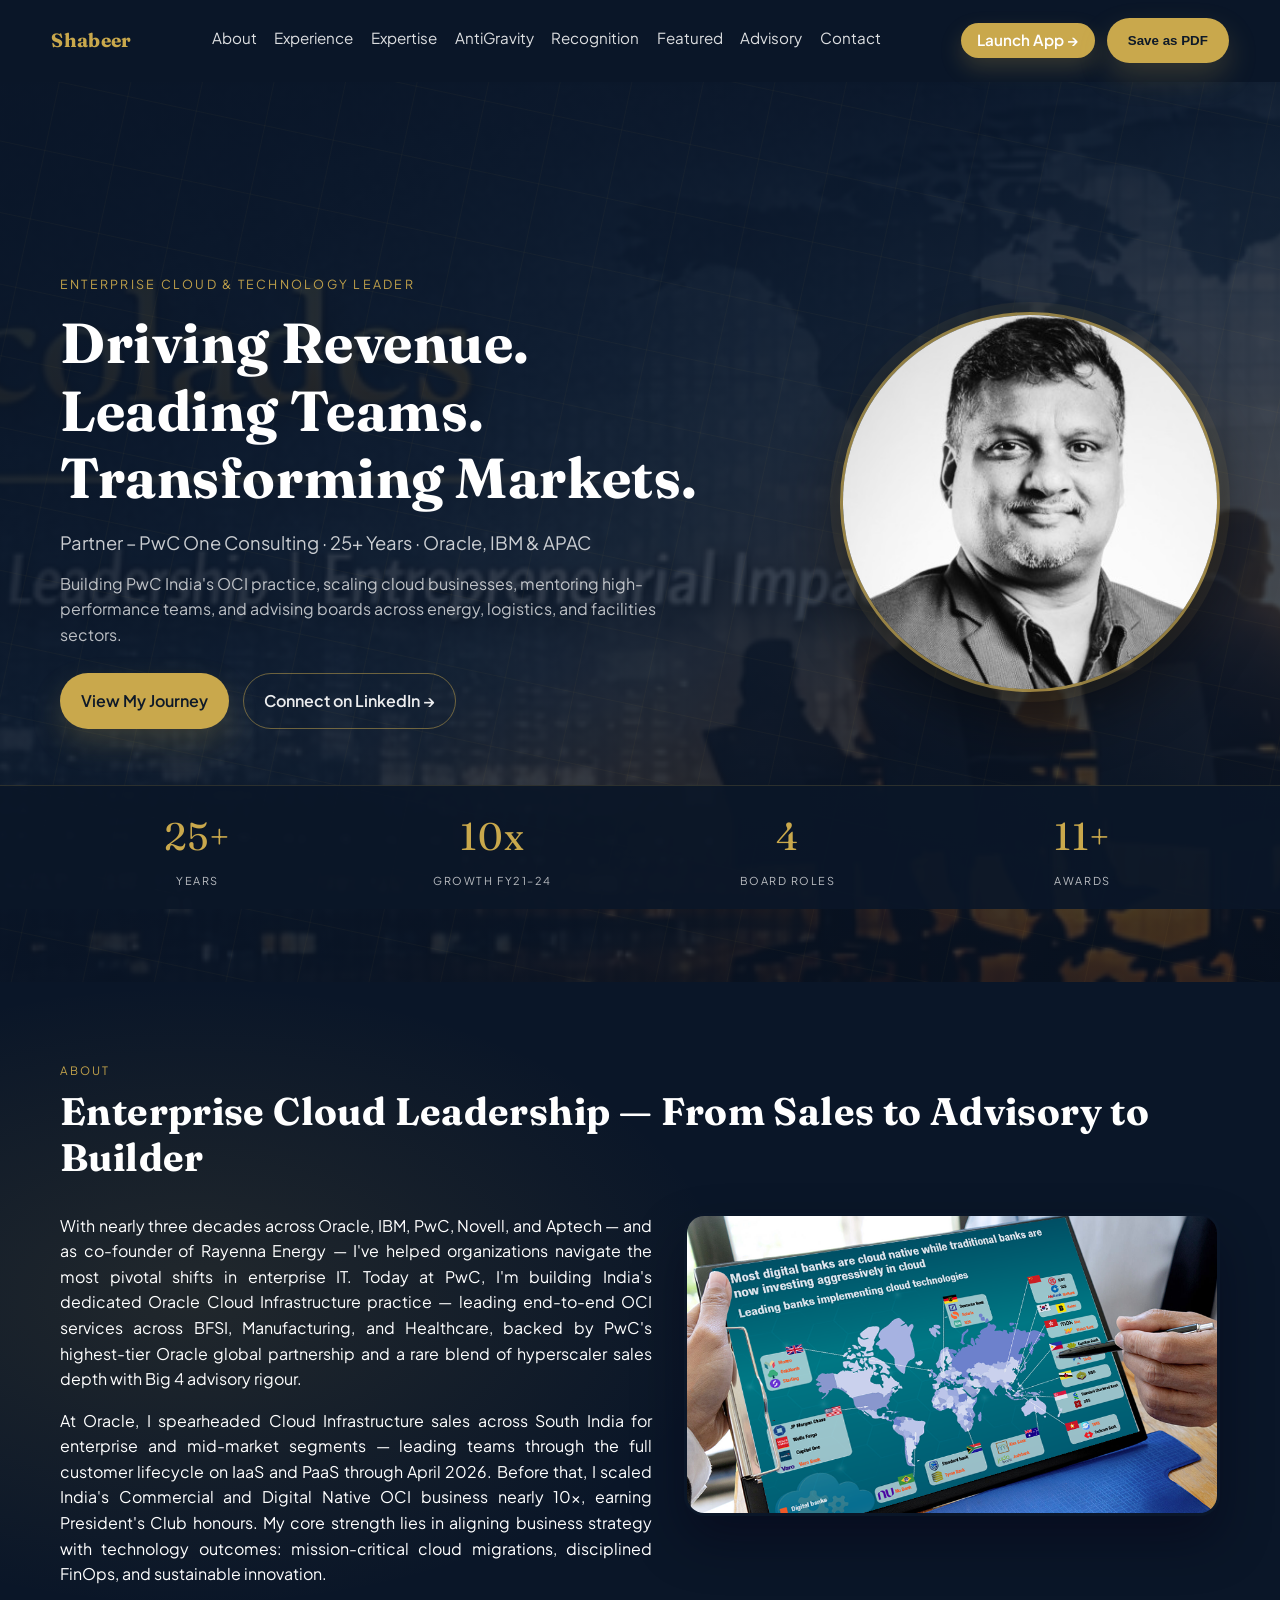
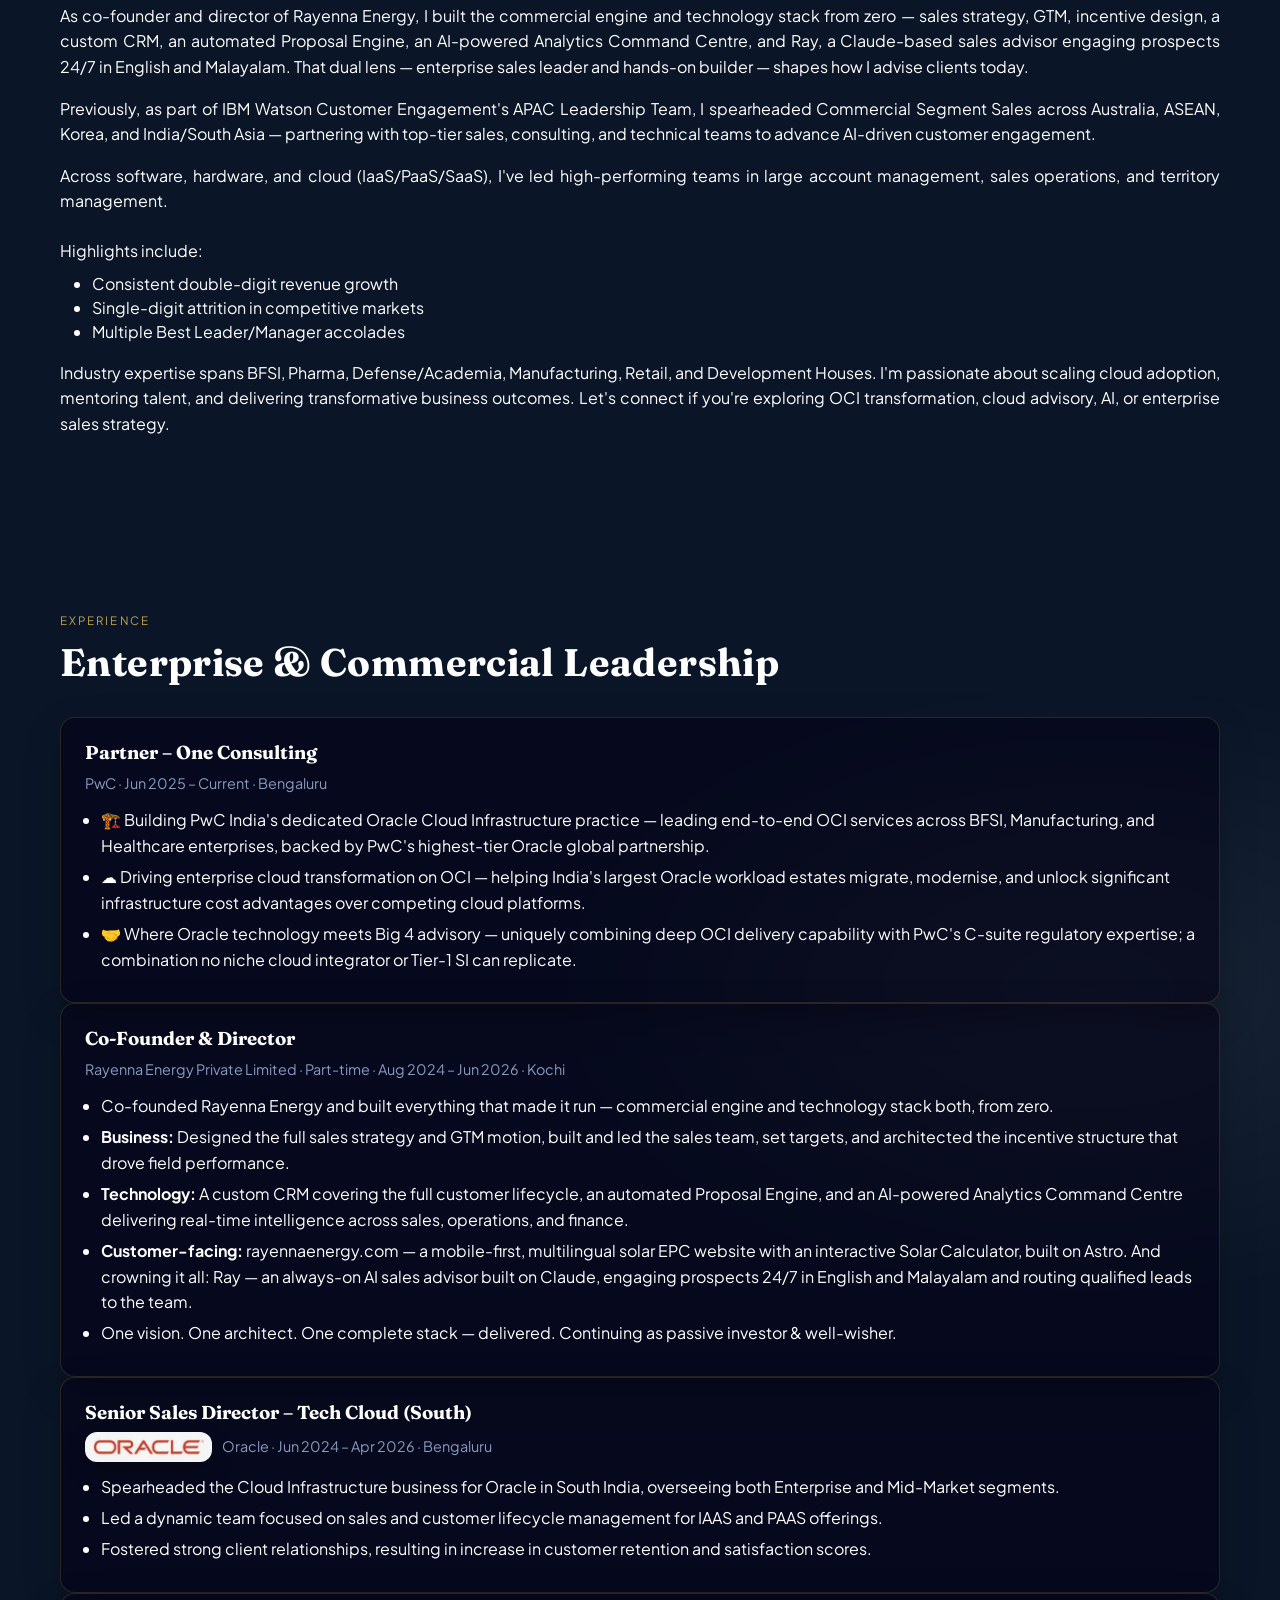
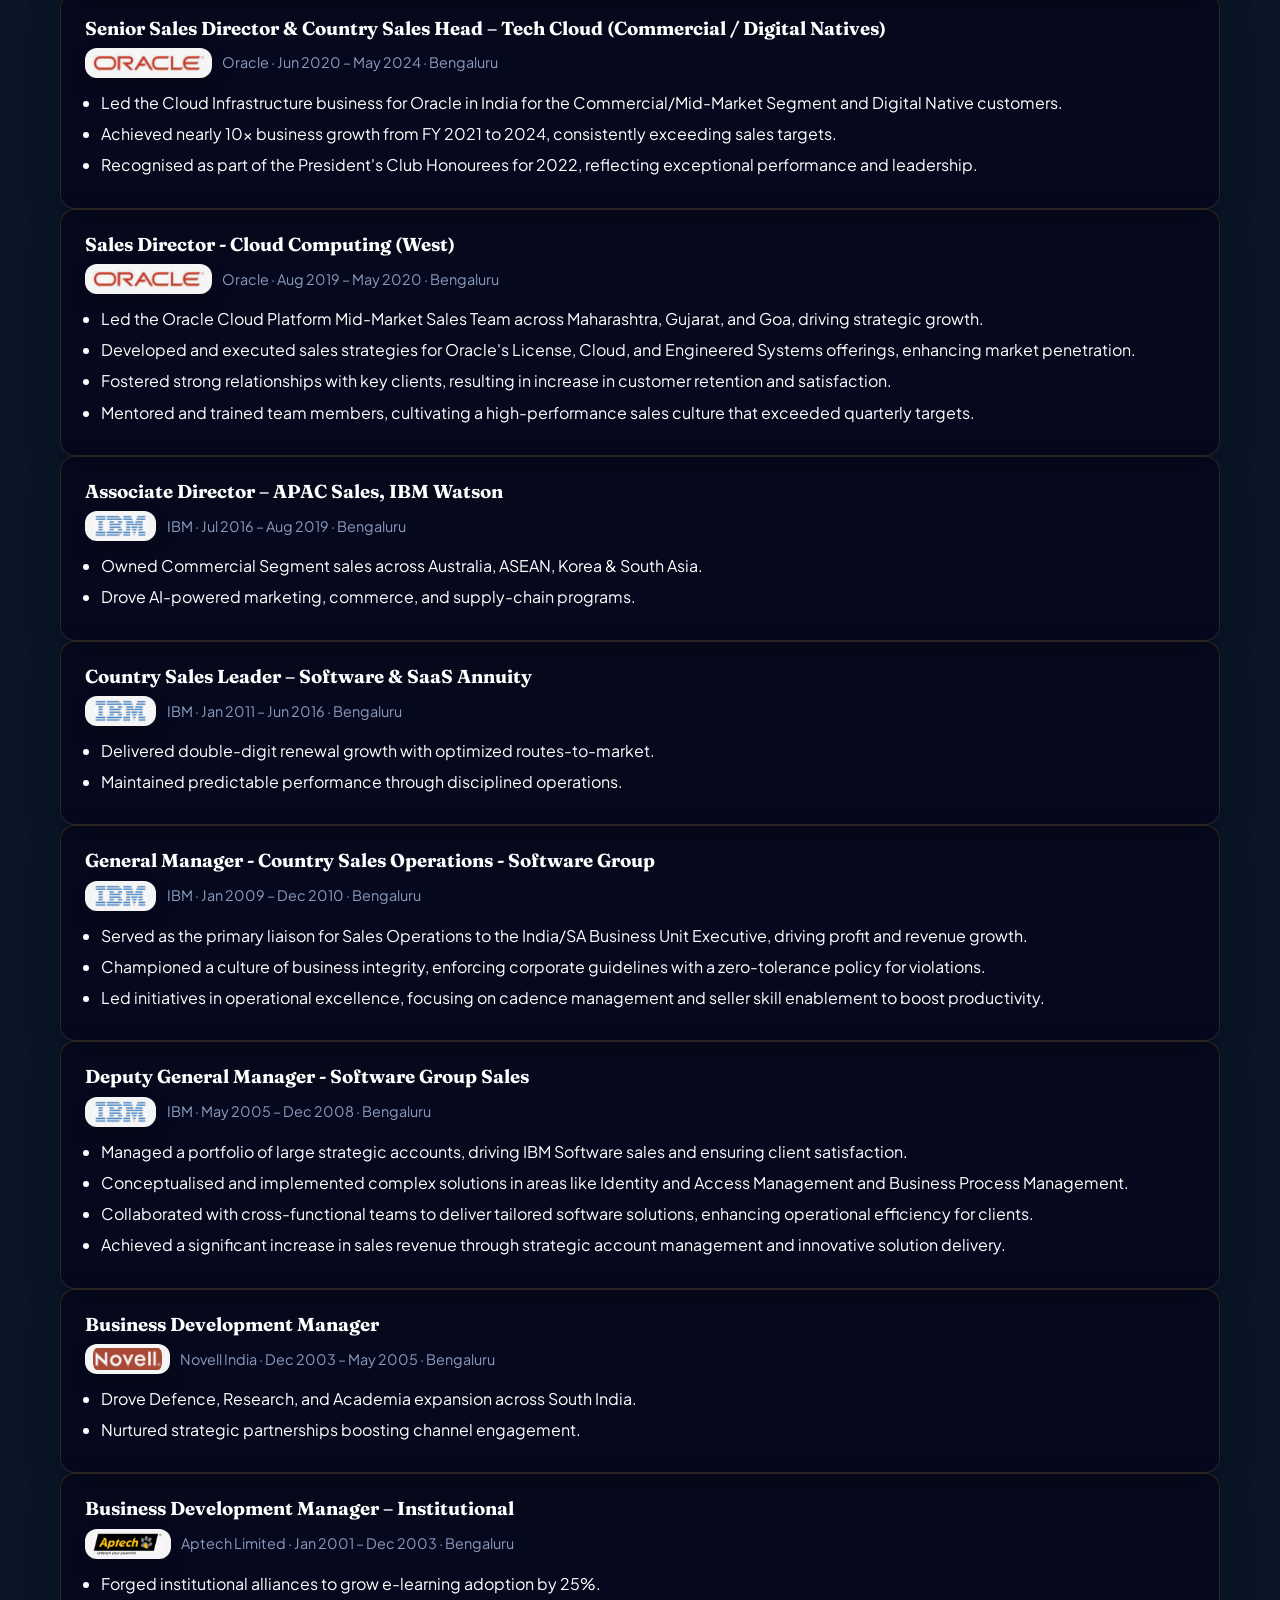
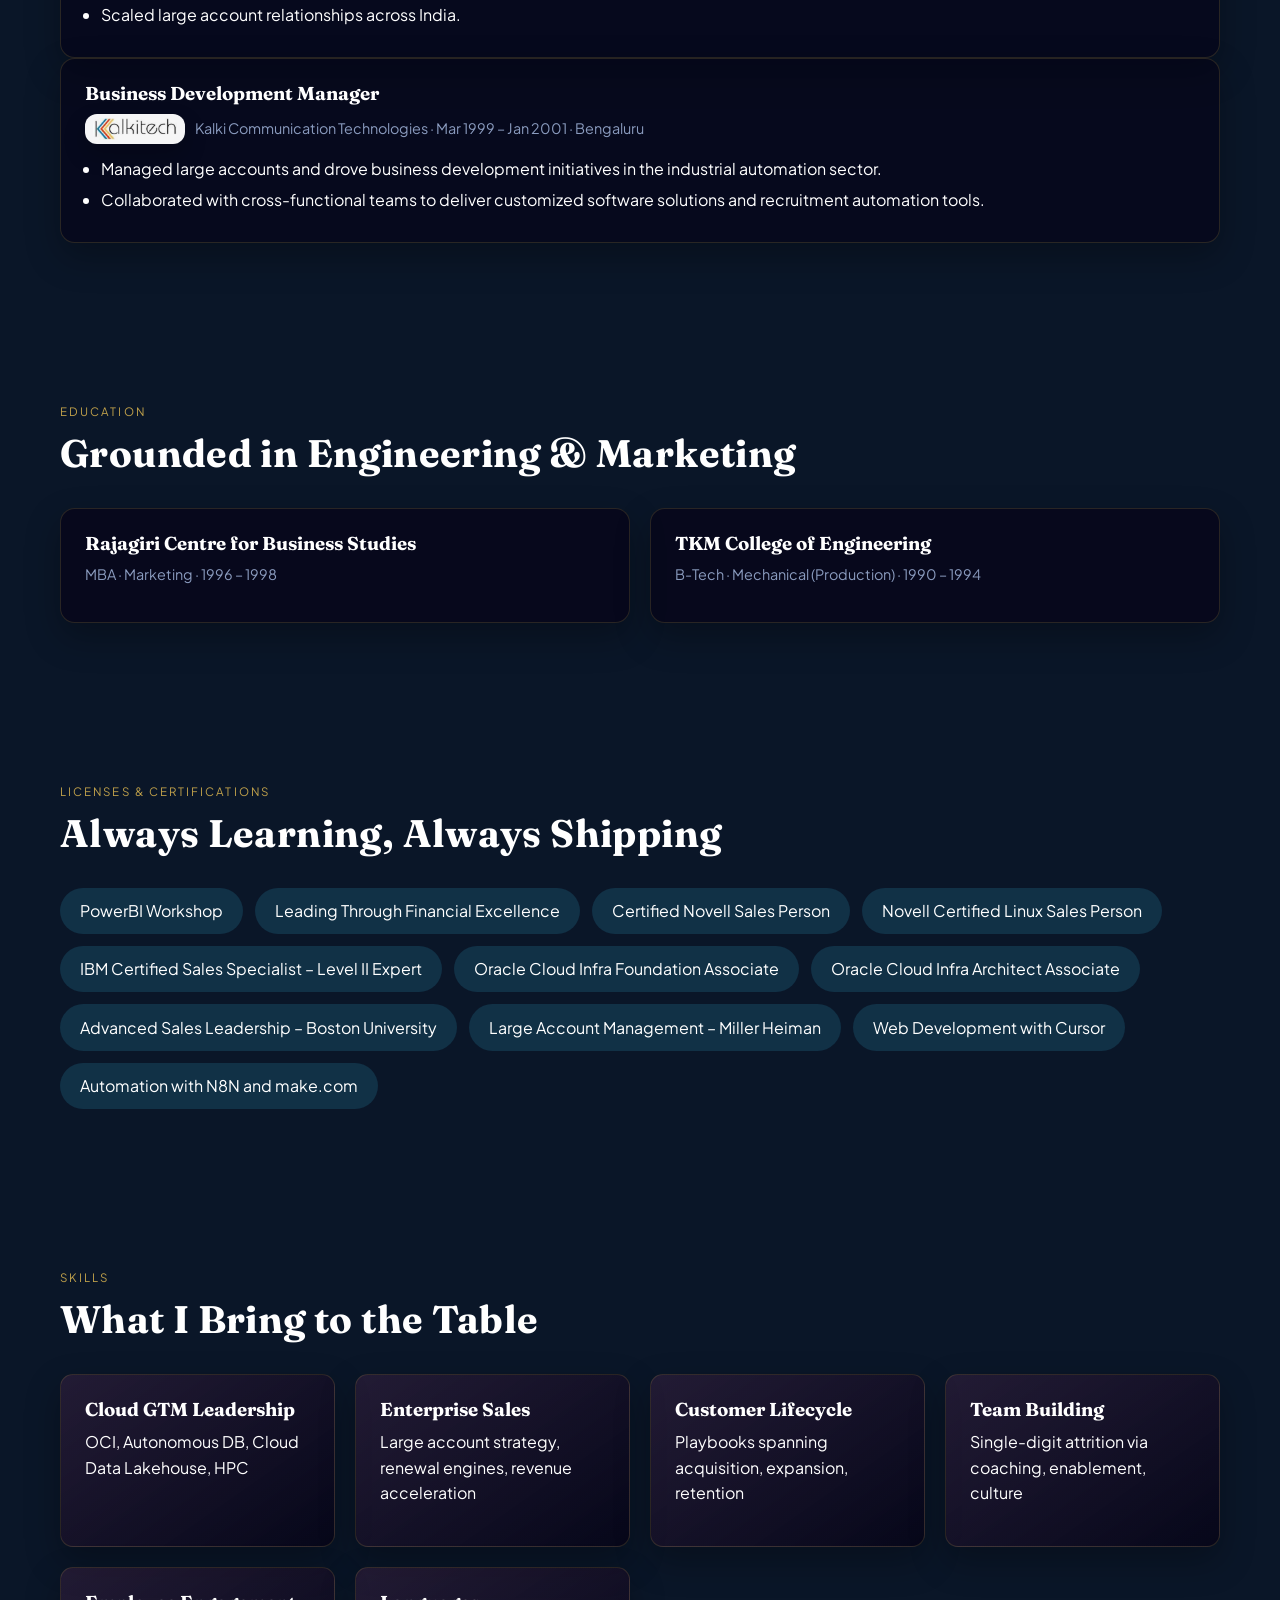
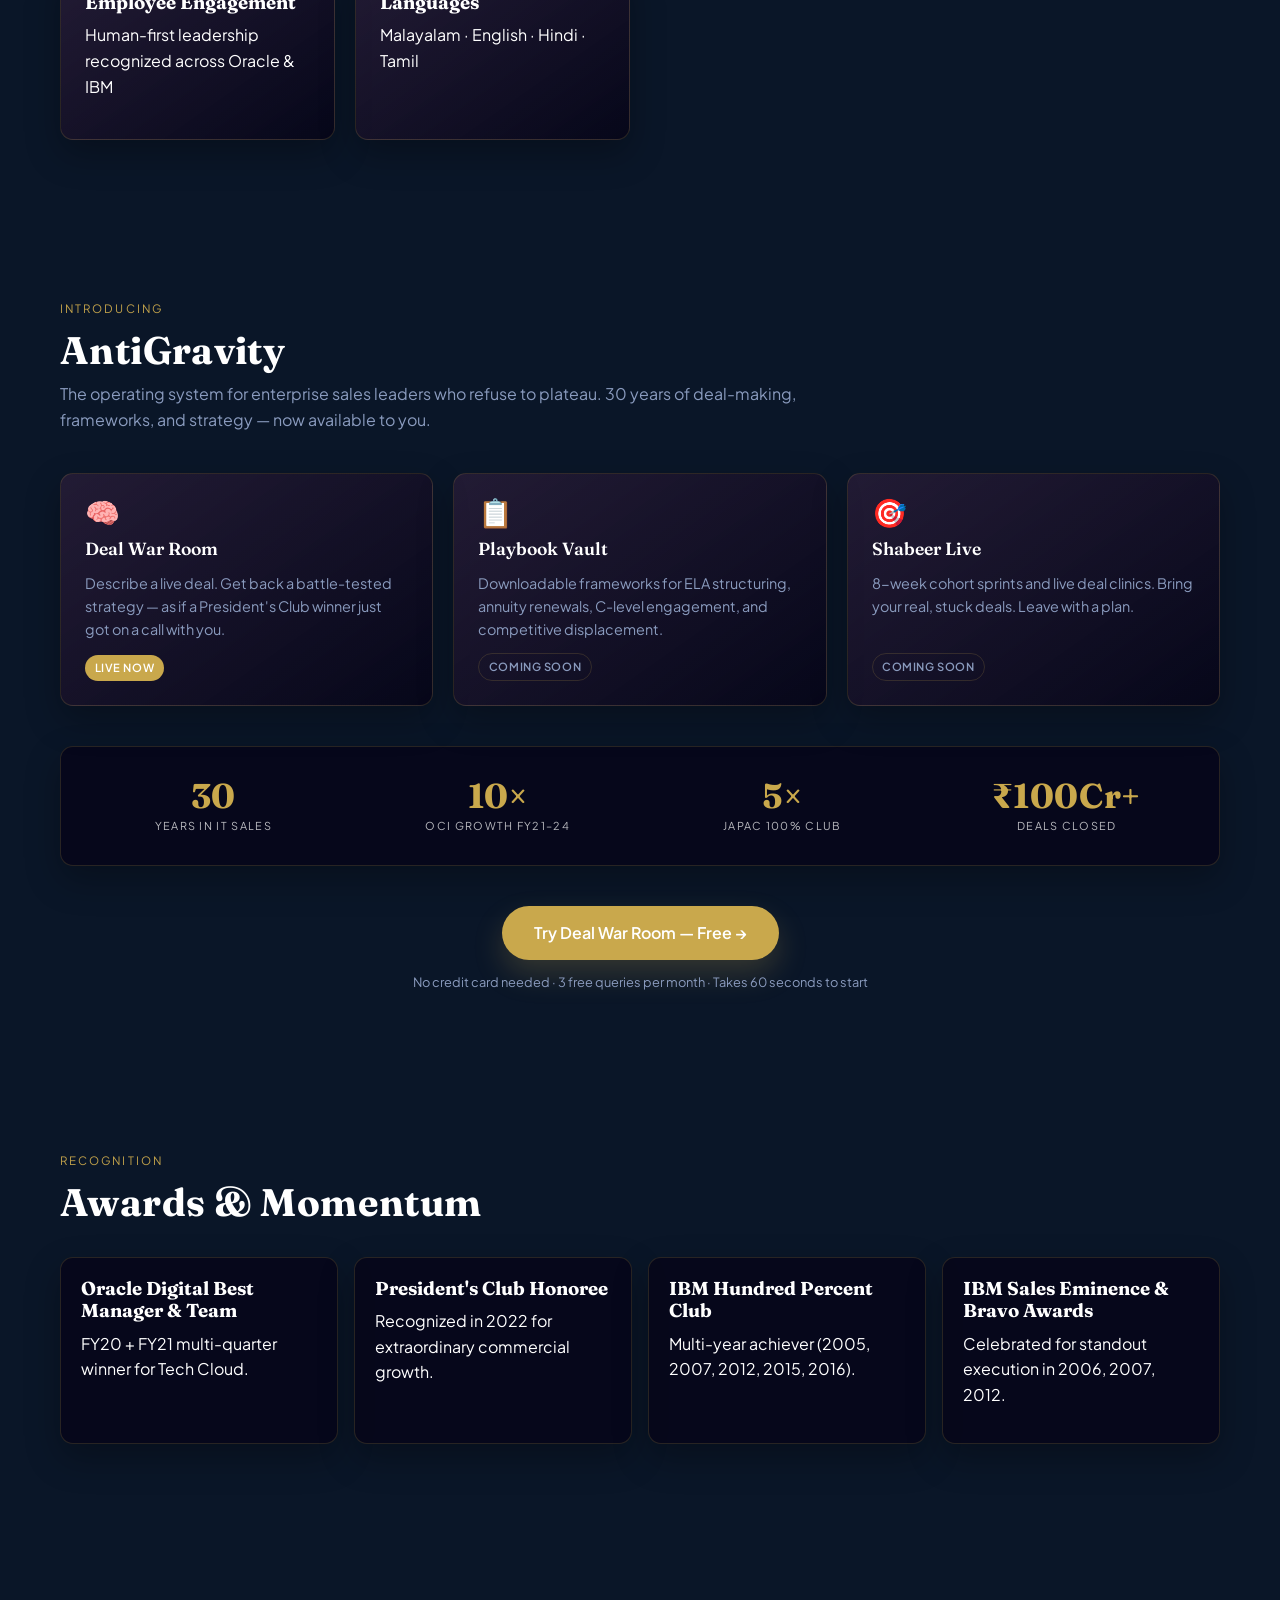
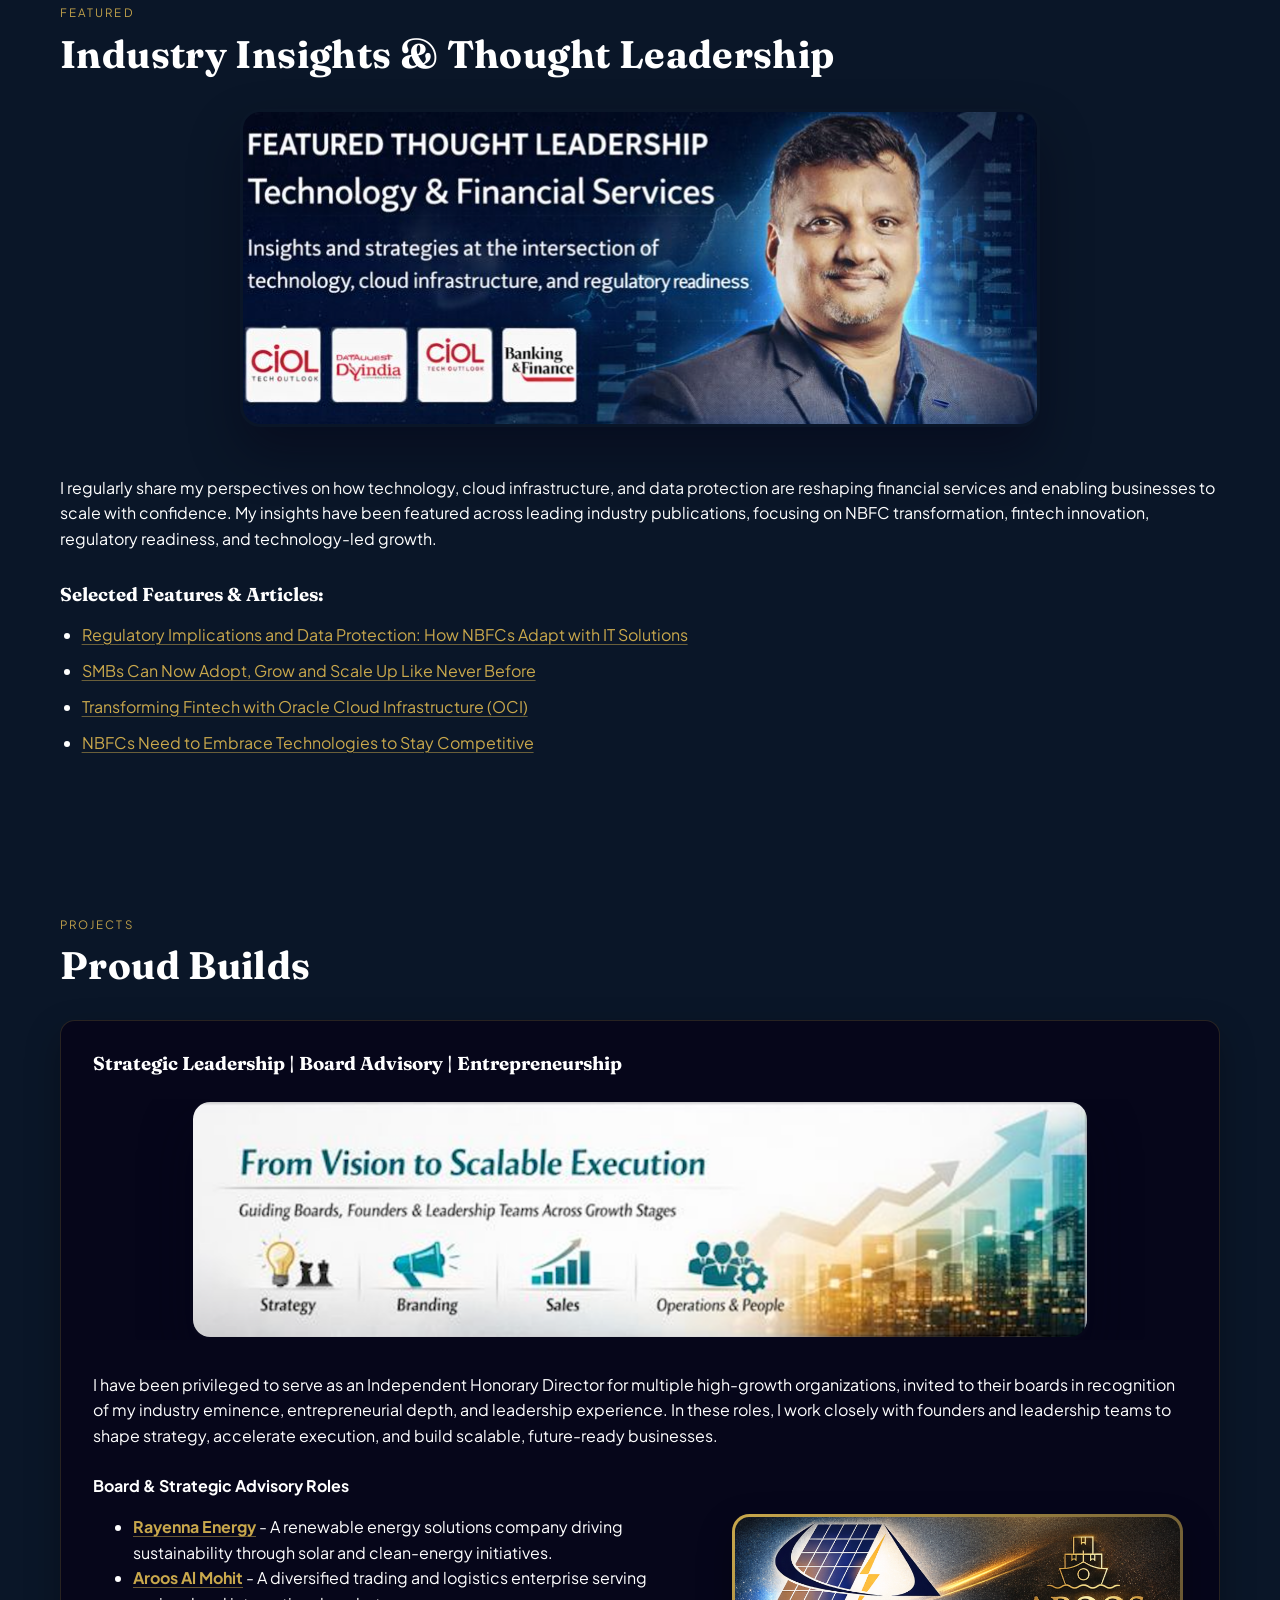
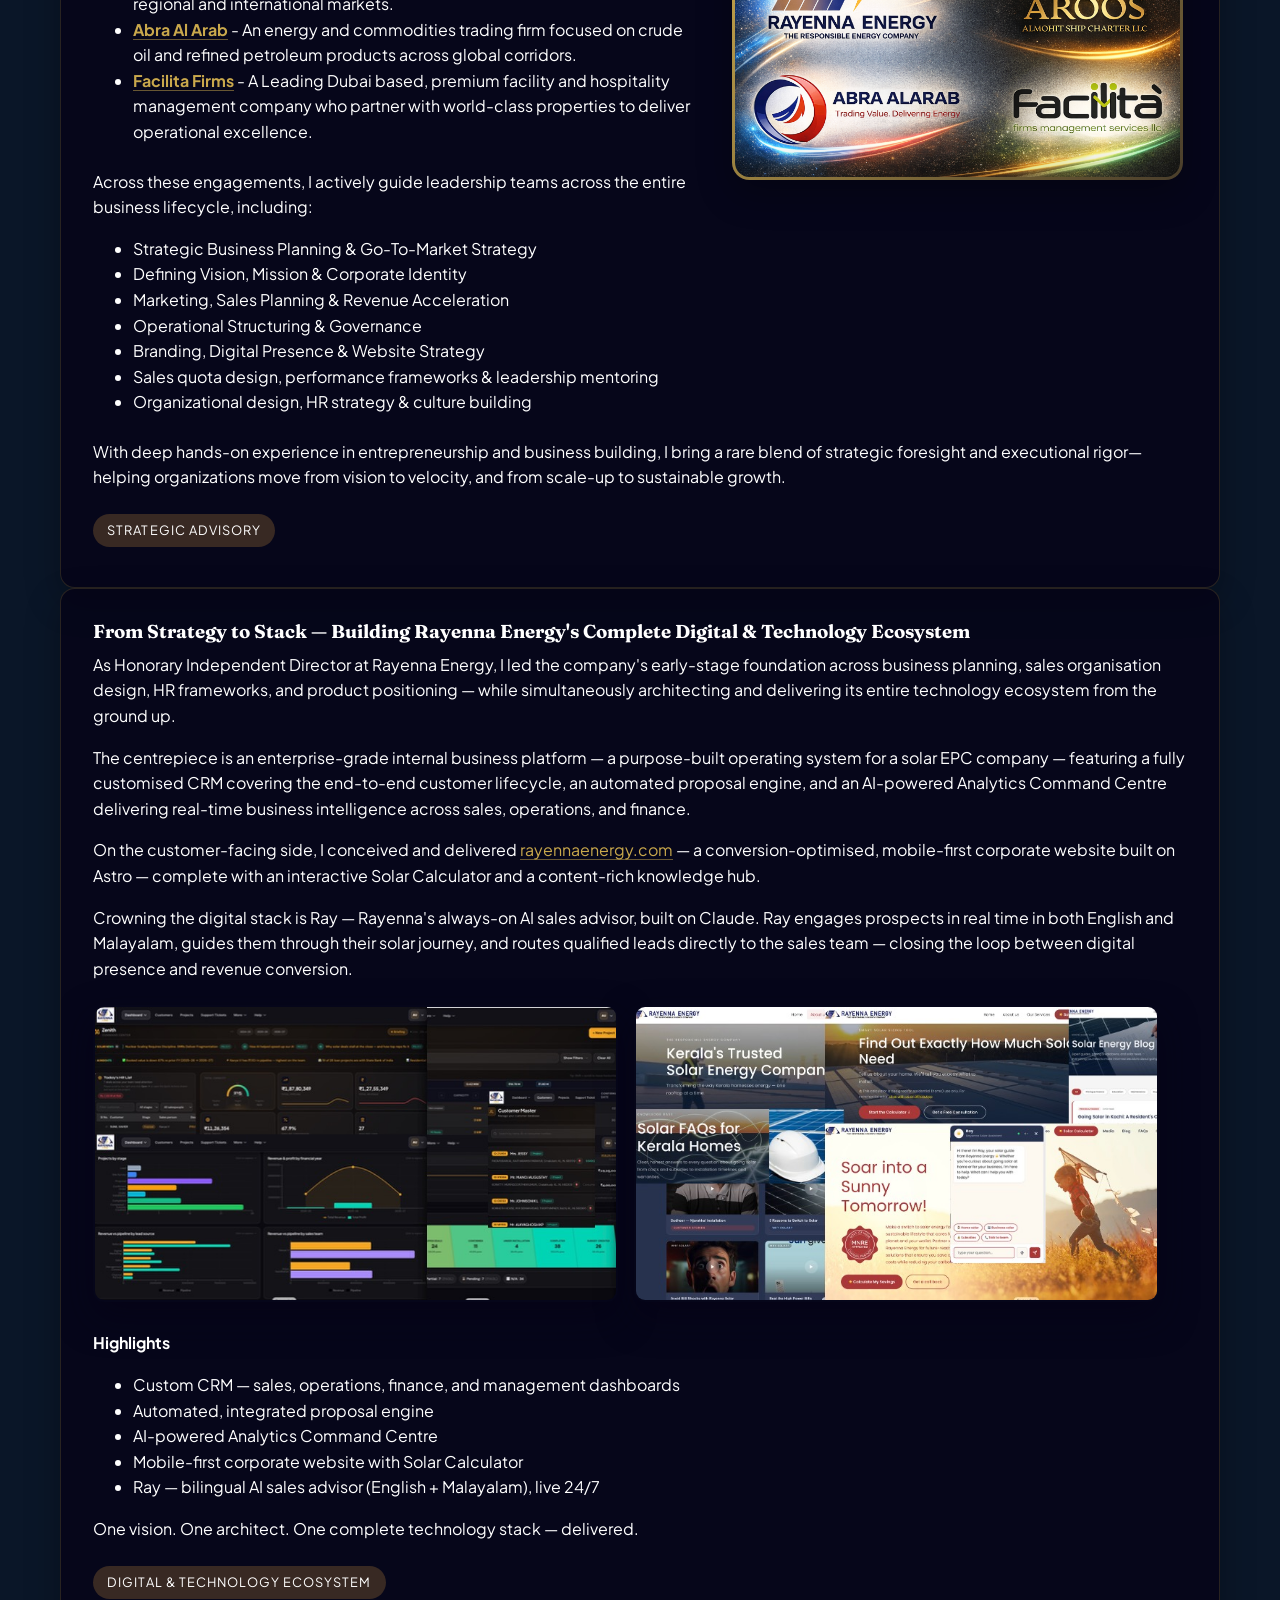
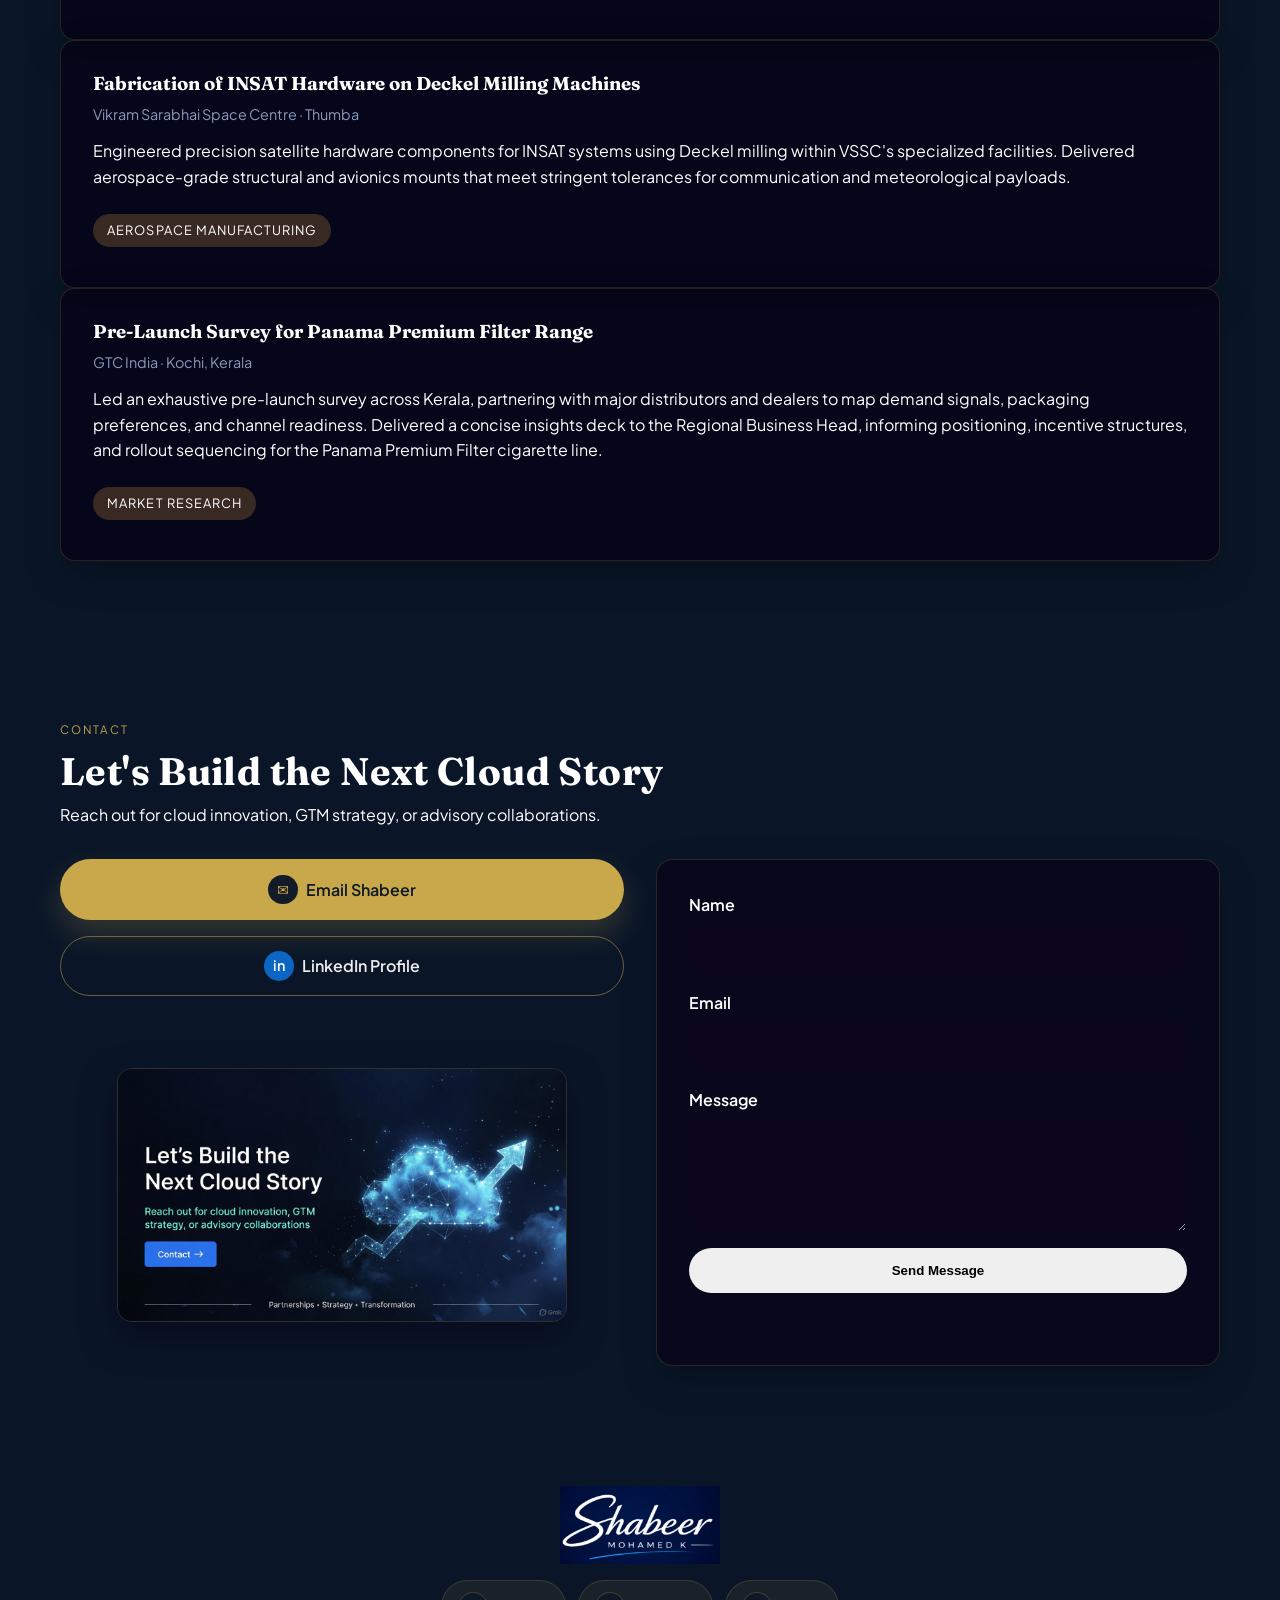
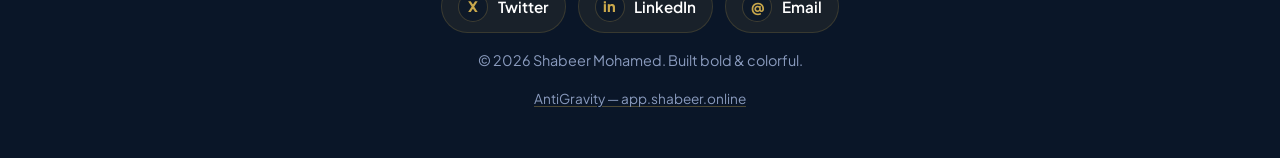
==== commit 88607df6: "update(about): reflect PwC, Rayenna, and Oracle career arc Refresh About copy, hero subheadline, and" ====
--- a/index.html
+++ b/index.html
@@ -14,12 +14,12 @@
     <meta name="theme-color" content="#0a1628" />
     <meta
       name="description"
-      content="Shabeer Mohamed — Senior Sales Director at Oracle. 25+ years across Oracle, IBM, Novell, and Aptech driving enterprise cloud growth, leading teams, and advising boards across APAC."
+      content="Shabeer Mohamed — Partner at PwC building India's OCI practice. 25+ years across Oracle, IBM, PwC, and Aptech driving enterprise cloud growth, co-founding Rayenna Energy, and advising boards across APAC."
     />
     <meta property="og:title" content="Shabeer Mohamed | Enterprise Cloud & Technology Leader" />
     <meta
       property="og:description"
-      content="Senior cloud and enterprise sales leader with full-spectrum P&L ownership and a record of scaling businesses across APAC."
+      content="Partner at PwC's One Consulting practice. Enterprise cloud and OCI leader with 25+ years across Oracle, IBM, and APAC — sales leadership, Big 4 advisory, and hands-on technology building."
     />
     <meta property="og:url" content="https://www.shabeer.online/" />
     <meta property="og:site_name" content="Shabeer.online" />
@@ -30,7 +30,7 @@
     <meta name="twitter:title" content="Shabeer Mohamed | Enterprise Cloud & Technology Leader" />
     <meta
       name="twitter:description"
-      content="Senior cloud and enterprise sales leader with full-spectrum P&L ownership and a record of scaling businesses across APAC."
+      content="Partner at PwC's One Consulting practice. Enterprise cloud and OCI leader with 25+ years across Oracle, IBM, and APAC — sales leadership, Big 4 advisory, and hands-on technology building."
     />
     <meta name="twitter:image" content="https://www.shabeer.online/profile-photo.jpg" />
 
@@ -51,17 +51,18 @@
         "name": "Shabeer Mohamed",
         "url": "https://www.shabeer.online/",
         "image": "https://www.shabeer.online/profile-photo.jpg",
-        "jobTitle": "Senior Sales Director at Oracle",
-        "worksFor": { "@type": "Organization", "name": "Oracle" },
+        "jobTitle": "Partner – One Consulting, PwC",
+        "worksFor": { "@type": "Organization", "name": "PwC" },
         "email": "shabeer_mk@outlook.com",
         "sameAs": ["https://www.linkedin.com/in/shabeermohamed/"],
         "knowsAbout": [
-          "Enterprise cloud",
-          "Cloud growth strategy",
-          "Enterprise sales",
+          "Oracle Cloud Infrastructure",
+          "Enterprise cloud transformation",
+          "Enterprise sales leadership",
           "P&L ownership",
           "APAC leadership",
-          "Oracle OCI"
+          "FinOps",
+          "Cloud advisory"
         ]
       }
     </script>
@@ -144,9 +145,9 @@
           <div class="hero-left">
             <p class="hero-eyebrow">Enterprise Cloud & Technology Leader</p>
             <h1 class="hero-title">Driving Revenue. Leading Teams. Transforming Markets.</h1>
-            <p class="hero-subheadline">Senior Sales Director at Oracle · 25+ Years · India & APAC</p>
+            <p class="hero-subheadline">Partner – PwC One Consulting · 25+ Years · Oracle, IBM &amp; APAC</p>
             <p class="hero-body">
-              Scaling cloud businesses, mentoring high-performance teams, and advising boards across energy, logistics, and facilities sectors.
+              Building PwC India's OCI practice, scaling cloud businesses, mentoring high-performance teams, and advising boards across energy, logistics, and facilities sectors.
             </p>
             <div class="hero-ctas-premium">
               <a class="btn btn-gold" href="#experience">View My Journey</a>
@@ -188,7 +189,7 @@
       <section id="about" class="panel about">
         <header>
           <p class="eyebrow">About</p>
-          <h2>Accelerating Cloud Adoption with Strategy-Led Execution</h2>
+          <h2>Enterprise Cloud Leadership — From Sales to Advisory to Builder</h2>
         </header>
         <div class="about-wrapper">
           <div class="about-media">
@@ -196,15 +197,24 @@
           </div>
           <div class="about-content">
           <p>
-            With over 25 years across Oracle, IBM, Novell, and Aptech, I've helped organizations navigate the most pivotal shifts in enterprise IT.
-            At Oracle, I lead high-impact teams driving digital transformation for India's top enterprises—modernizing, migrating, and maximizing ROI
-            across the full OCI portfolio (IaaS & PaaS), including Autonomous Database, Cloud Data Lakehouses, and High-Performance Computing.
+            With nearly three decades across Oracle, IBM, PwC, Novell, and Aptech — and as co-founder of
+            <a href="https://rayennaenergy.com" target="_blank" rel="noreferrer">Rayenna Energy</a> — I've helped organizations navigate the most pivotal shifts in enterprise IT.
+            Today at PwC, I'm building India's dedicated Oracle Cloud Infrastructure practice — leading end-to-end OCI services across BFSI, Manufacturing, and Healthcare,
+            backed by PwC's highest-tier Oracle global partnership and a rare blend of hyperscaler sales depth with Big 4 advisory rigour.
           </p>
           <p>
-            My core strength lies in aligning business strategy with technology outcomes. I've enabled mission-critical cloud migrations, scaled complex
-            sales operations, and delivered consistent value across industries by focusing on both client success and sustainable innovation.
+            At Oracle, I spearheaded Cloud Infrastructure sales across South India for enterprise and mid-market segments — leading teams through the full customer lifecycle
+            on IaaS and PaaS through April 2026. Before that, I scaled India's Commercial and Digital Native OCI business nearly 10×, earning President's Club honours.
+            My core strength lies in aligning business strategy with technology outcomes: mission-critical cloud migrations, disciplined FinOps, and sustainable innovation.
+          </p>
+          <p>
+            As co-founder and director of Rayenna Energy, I built the commercial engine and technology stack from zero — sales strategy, GTM, incentive design, a custom CRM,
+            an automated Proposal Engine, an AI-powered Analytics Command Centre, and Ray, a Claude-based sales advisor engaging prospects 24/7 in English and Malayalam.
+            That dual lens — enterprise sales leader and hands-on builder — shapes how I advise clients today.
+          </p>
+          <p>
             Previously, as part of IBM Watson Customer Engagement's APAC Leadership Team, I spearheaded Commercial Segment Sales across Australia,
-            ASEAN, Korea, and India/South Asia—partnering with top-tier sales, consulting, and technical teams to advance AI-driven customer engagement.
+            ASEAN, Korea, and India/South Asia — partnering with top-tier sales, consulting, and technical teams to advance AI-driven customer engagement.
           </p>
           <p>
             Across software, hardware, and cloud (IaaS/PaaS/SaaS), I've led high-performing teams in large account management, sales operations,
@@ -220,8 +230,8 @@
           </ul>
           <p>
             Industry expertise spans BFSI, Pharma, Defense/Academia, Manufacturing, Retail, and Development Houses. I'm passionate about scaling cloud
-            adoption, mentoring talent, and delivering transformative business outcomes. Let's connect if you're exploring cloud innovation, AI,
-            or enterprise sales strategies.
+            adoption, mentoring talent, and delivering transformative business outcomes. Let's connect if you're exploring OCI transformation, cloud advisory,
+            AI, or enterprise sales strategy.
           </p>
           </div>
         </div>
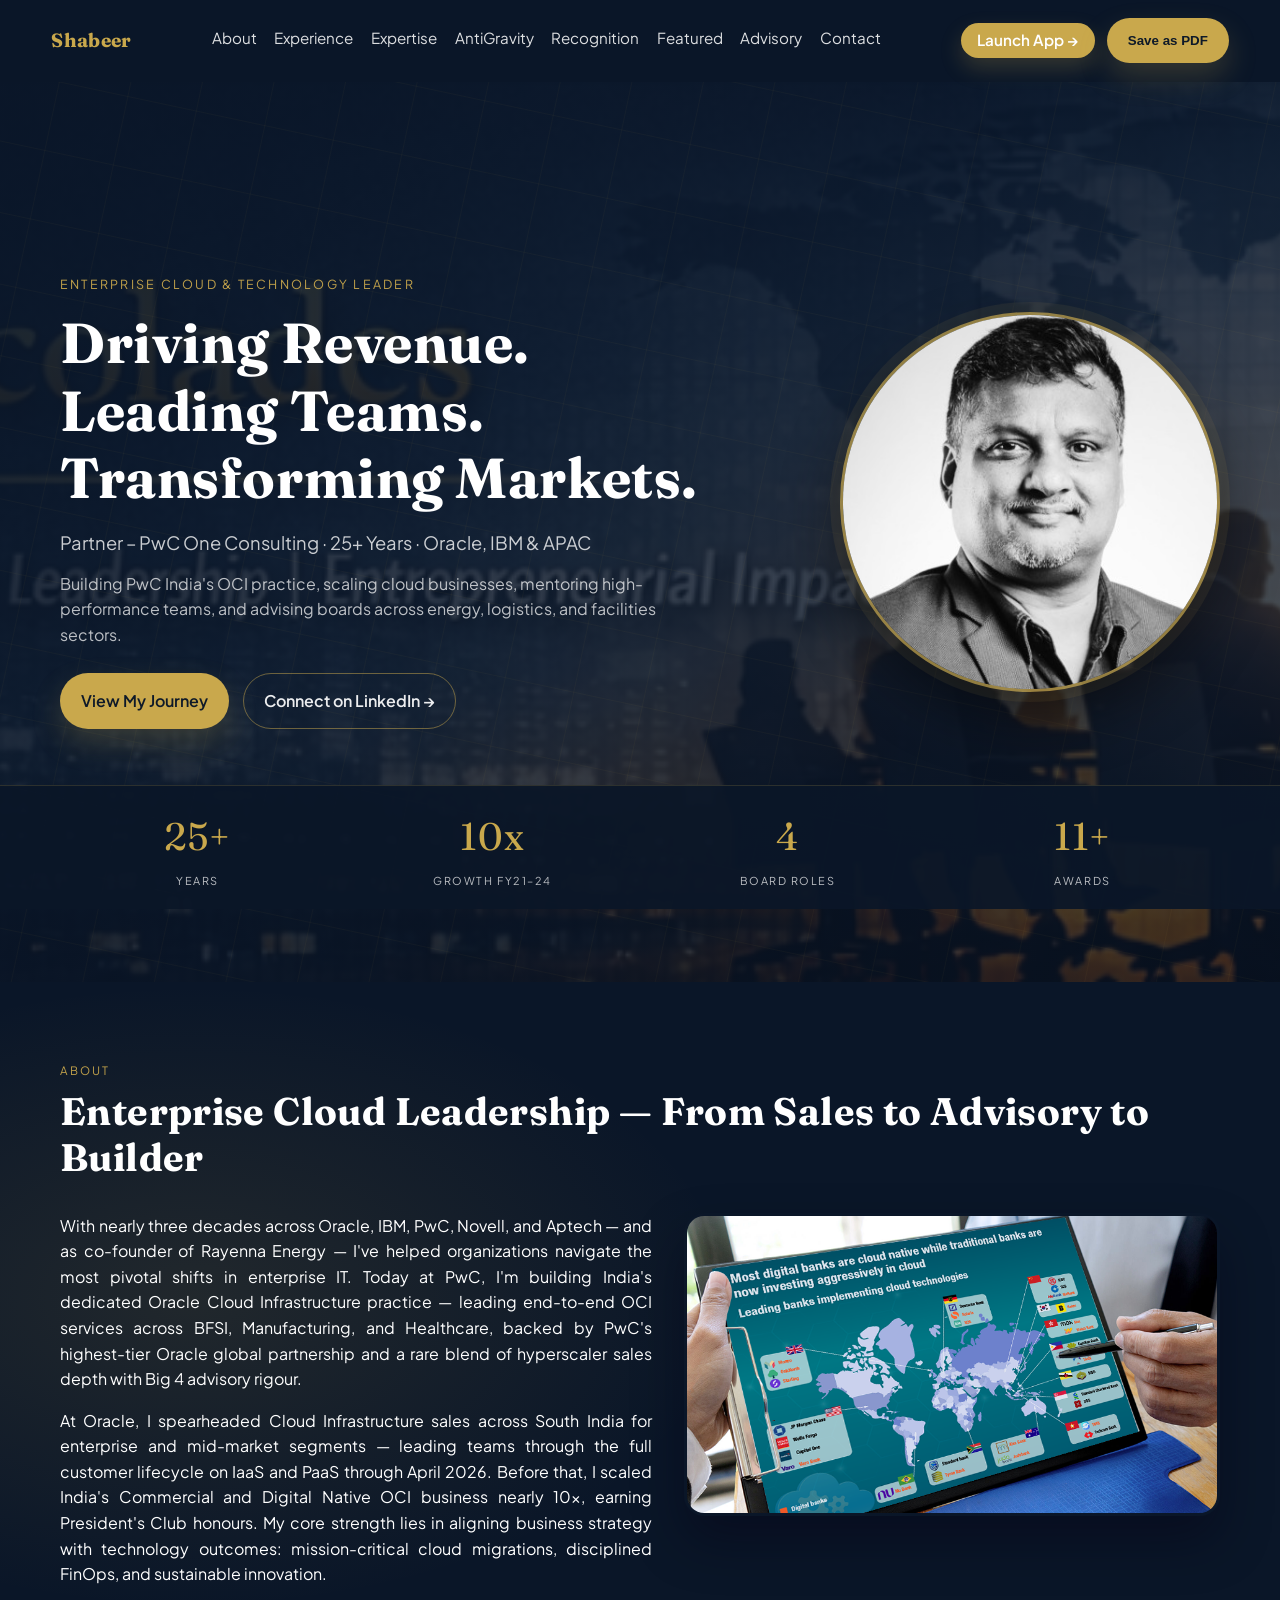
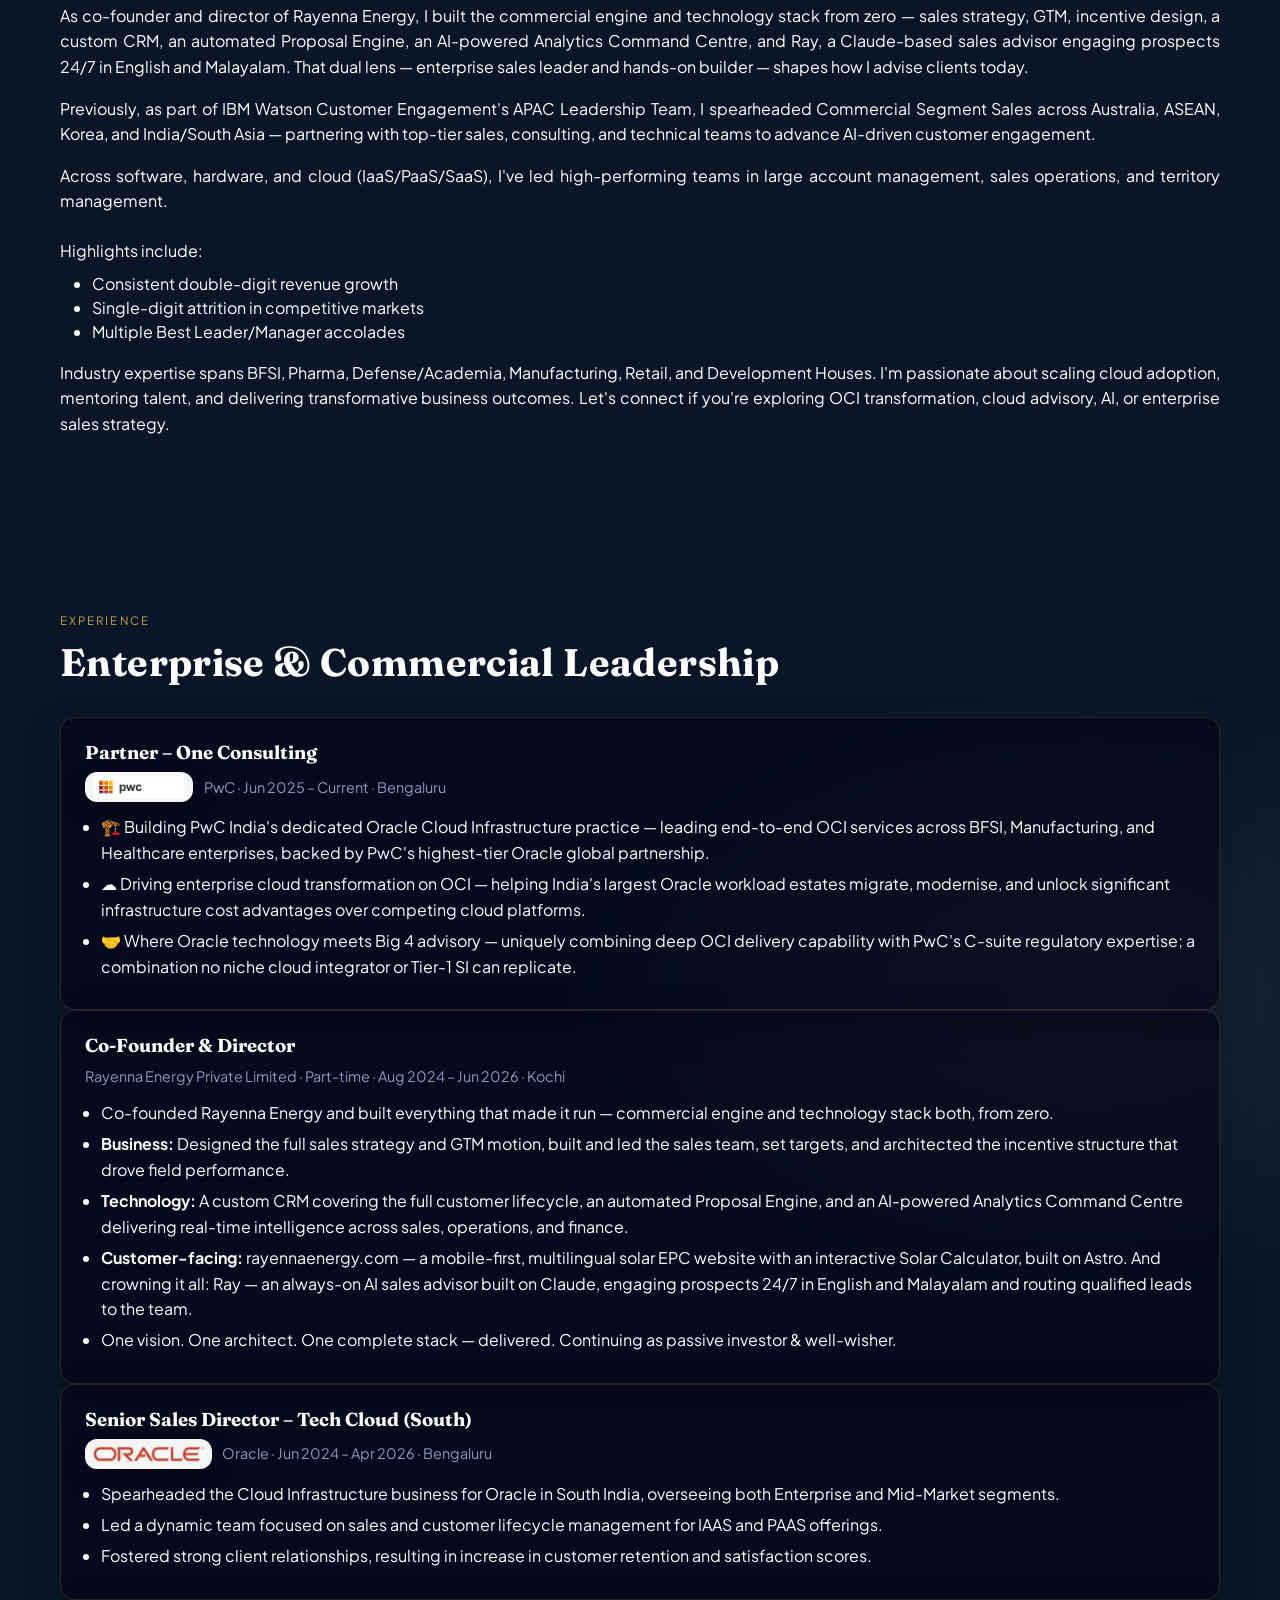
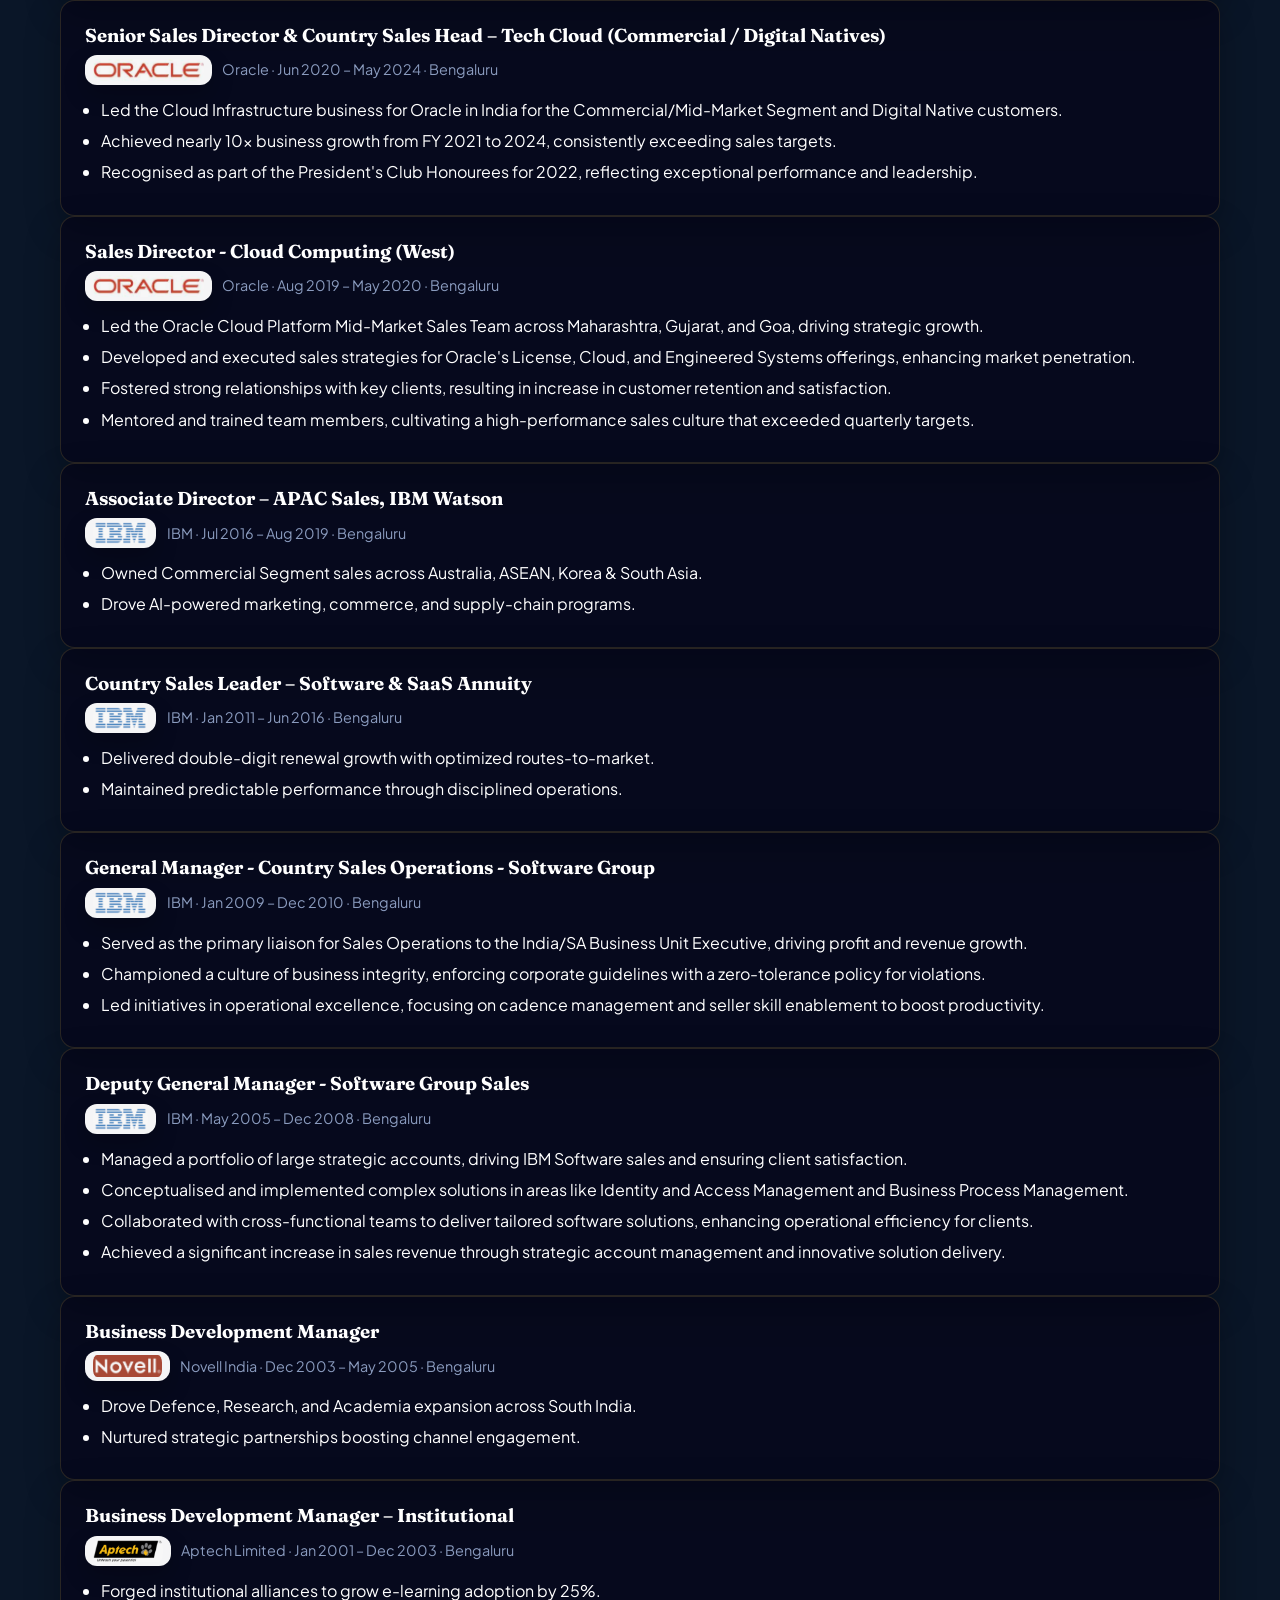
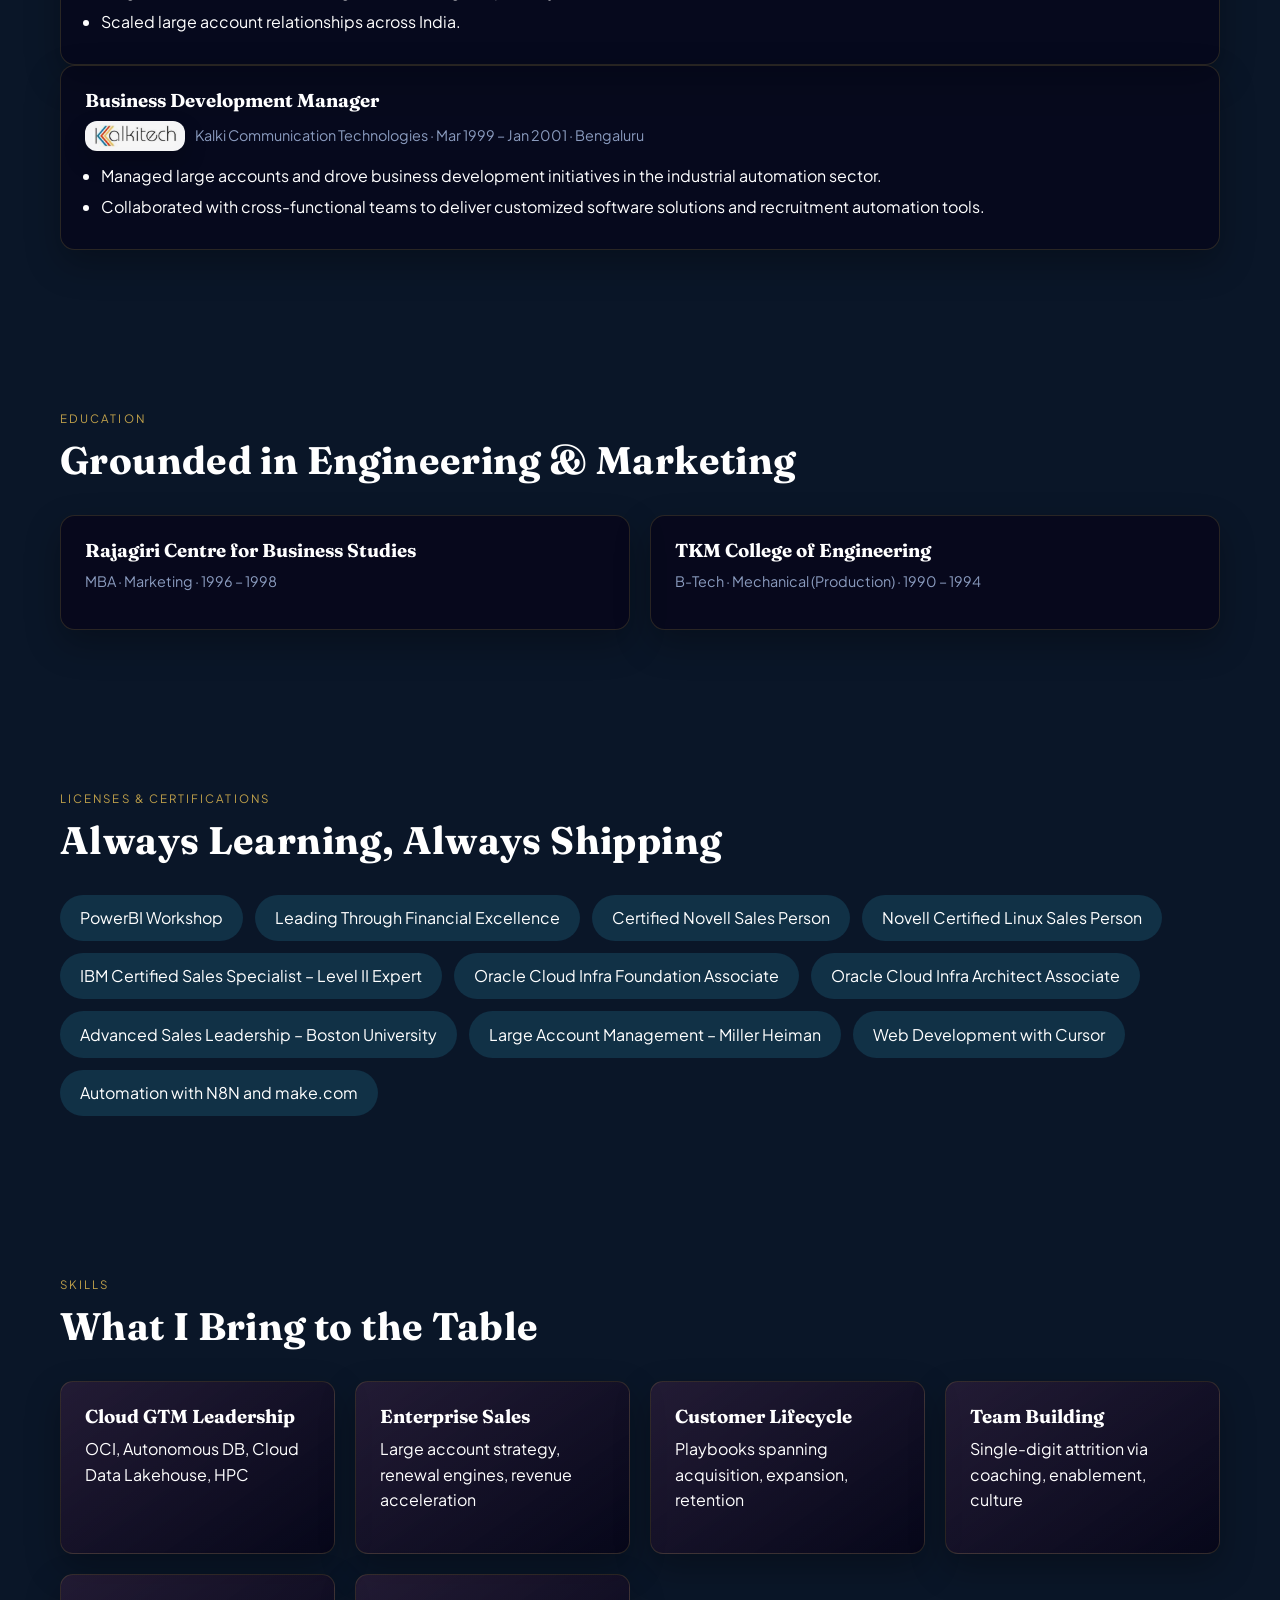
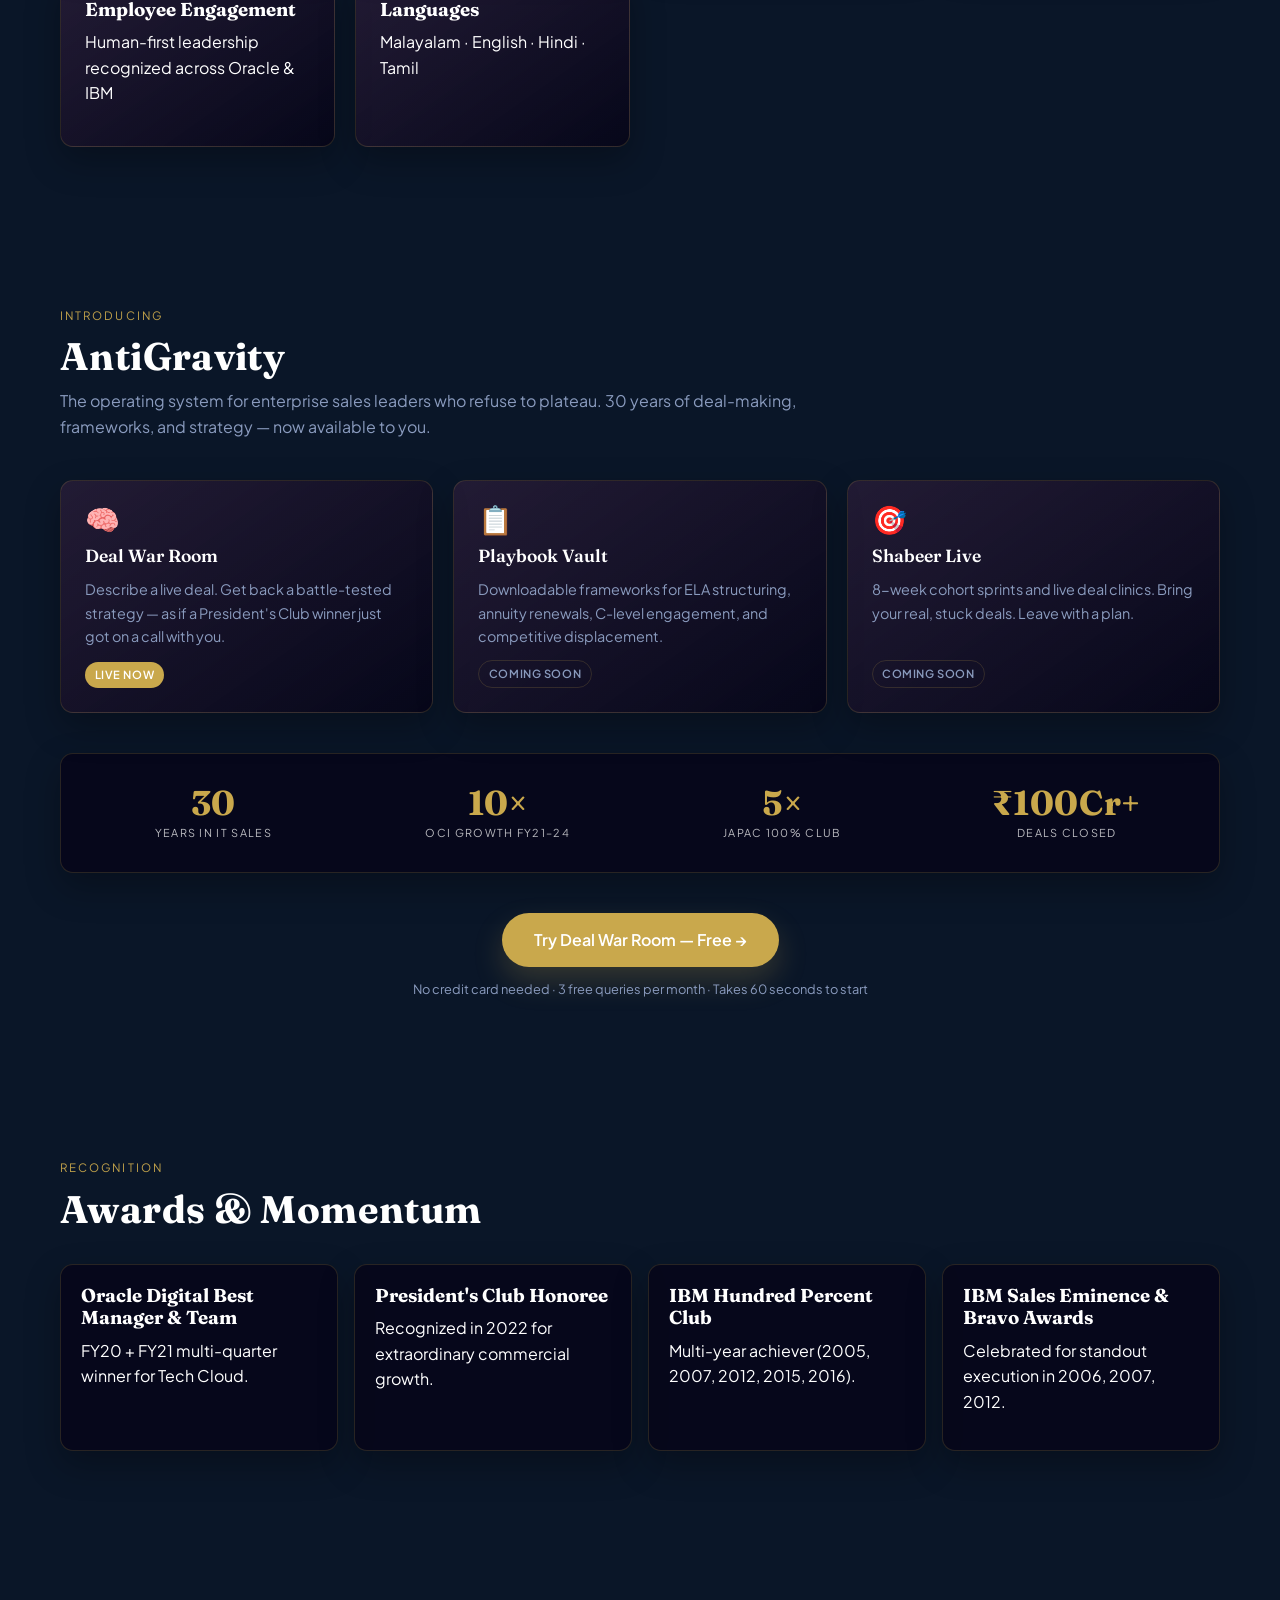
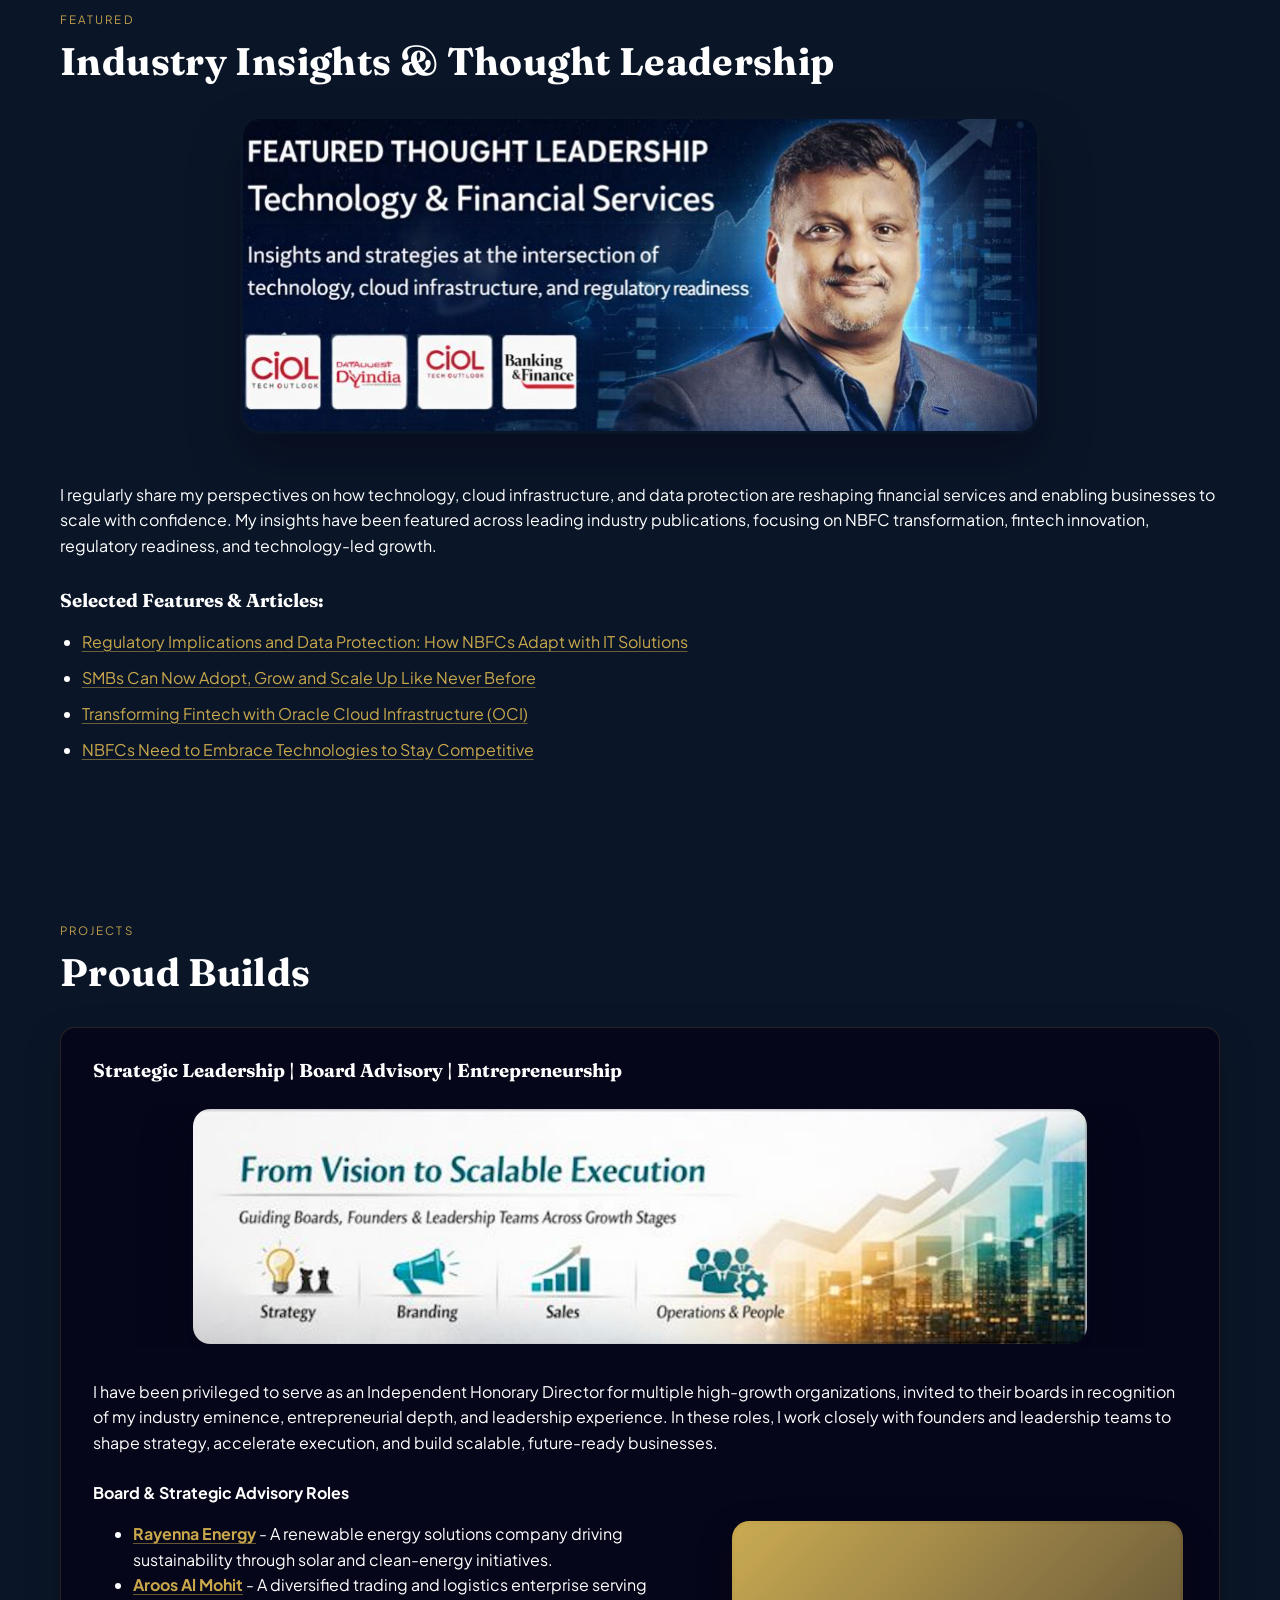
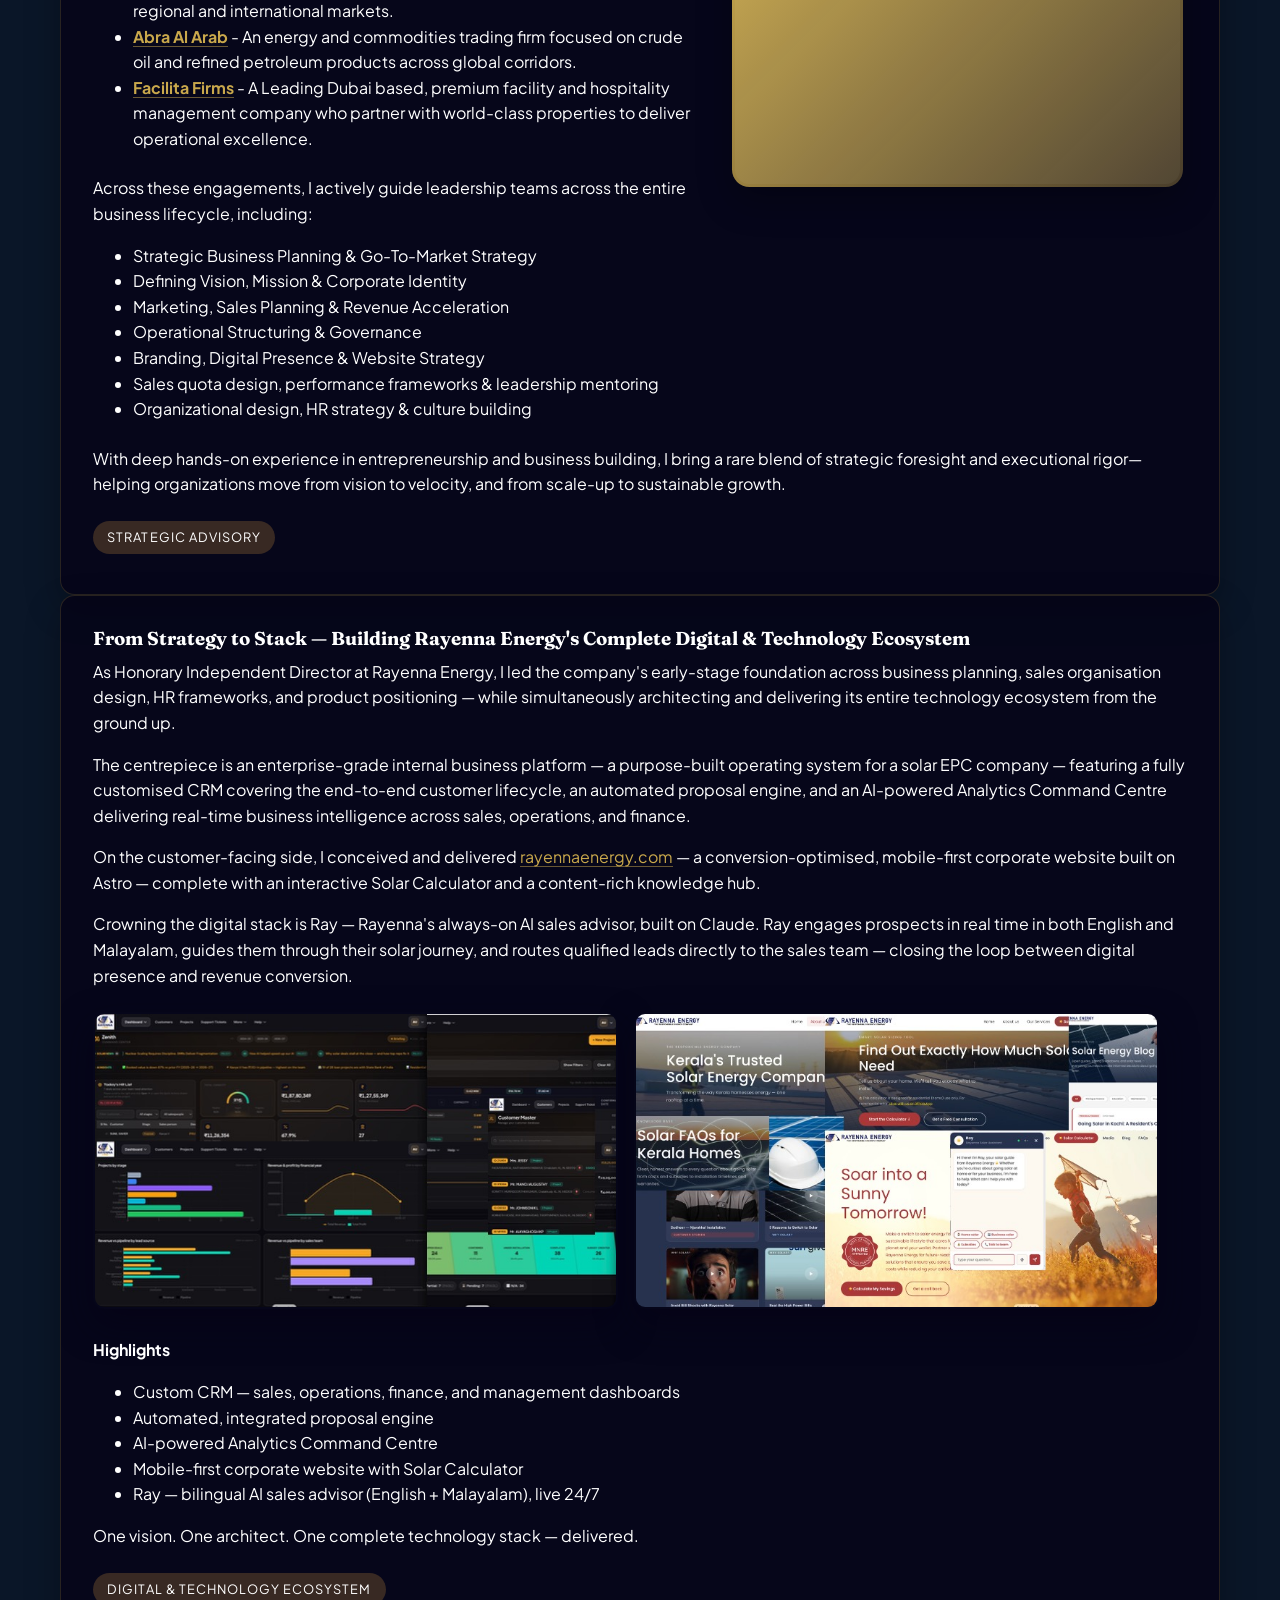
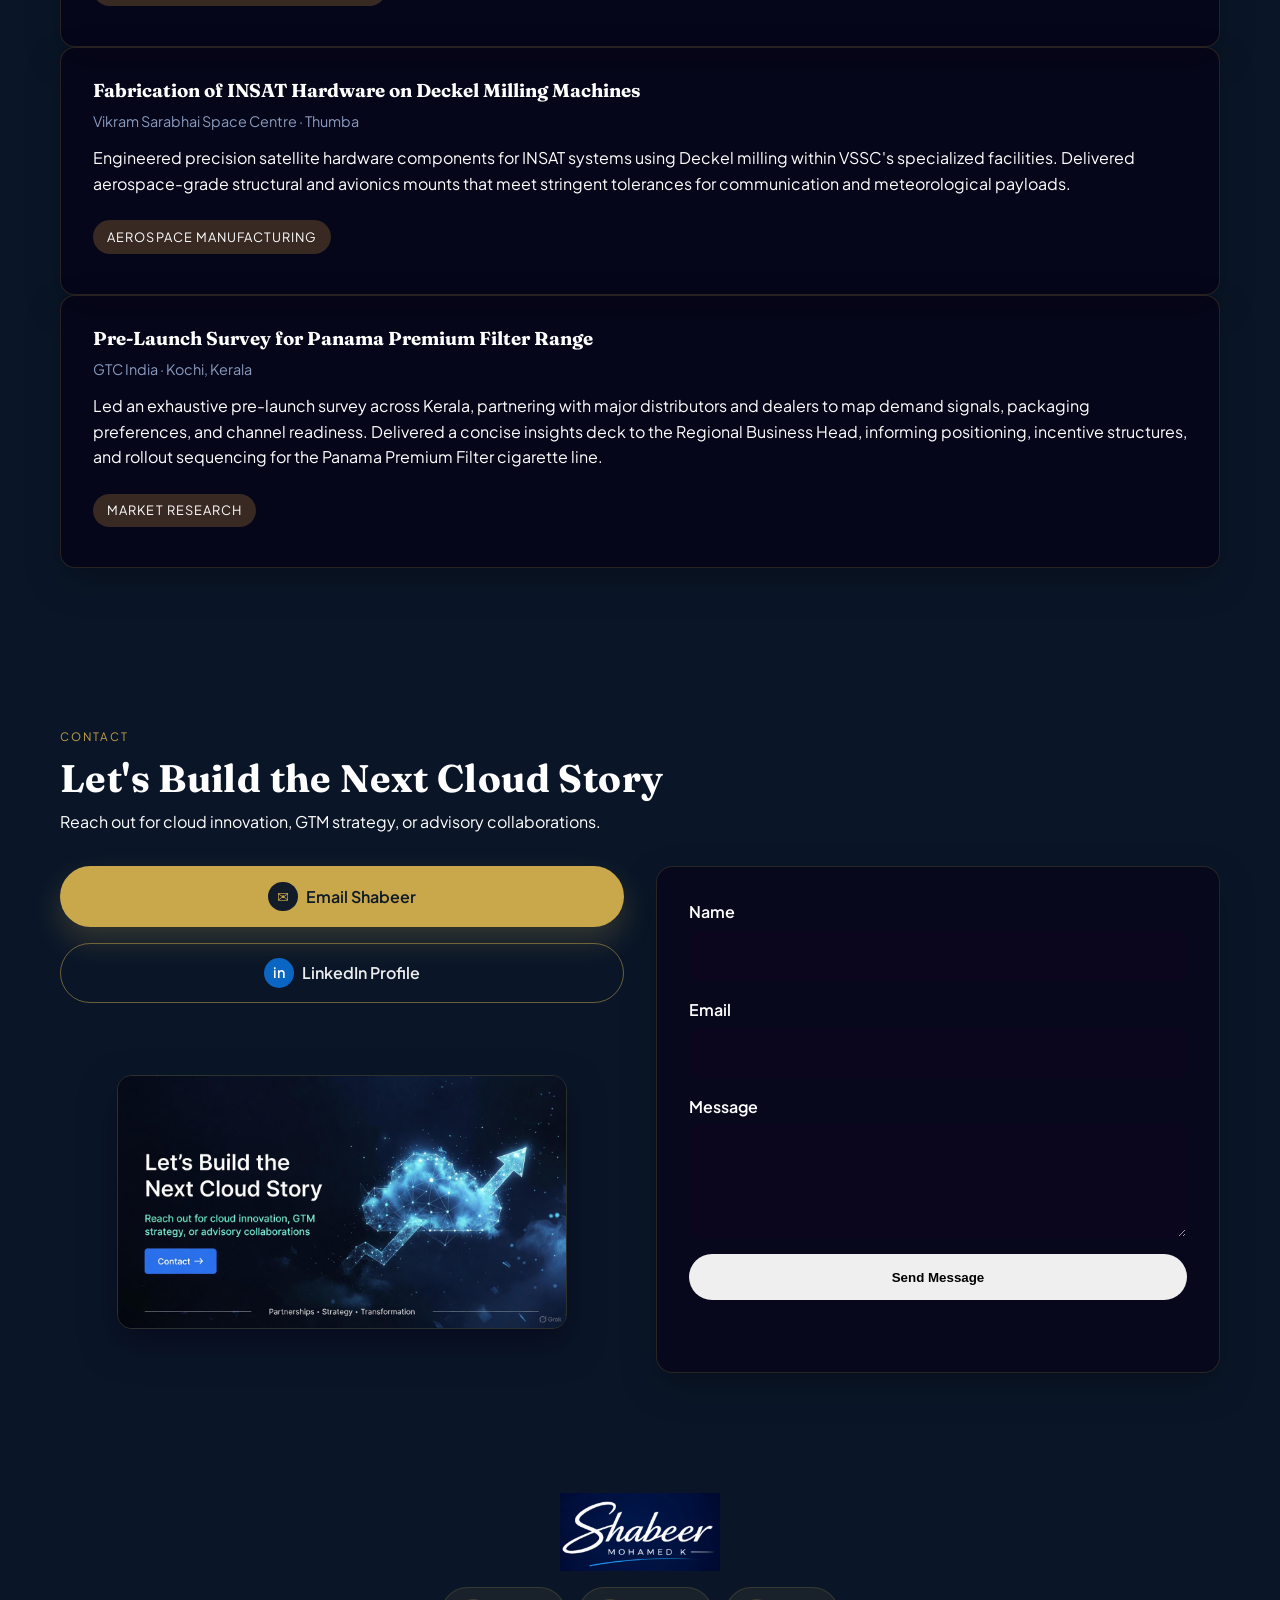
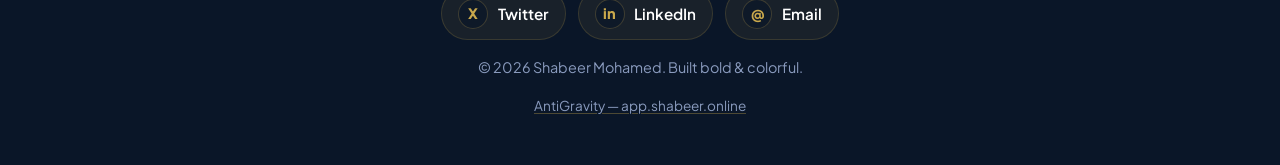
==== commit 0423f789: "feat(experience): add PwC logo badge matching Oracle/IBM style Add a PwC company mark in the same wh" ====
--- a/index.html
+++ b/index.html
@@ -246,6 +246,7 @@
           <article>
             <h3>Partner – One Consulting</h3>
             <p class="meta meta-company">
+              <img src="PwC.png" alt="PwC" class="company-logo" loading="lazy" decoding="async" />
               PwC · Jun 2025 – Current · Bengaluru
             </p>
             <ul>
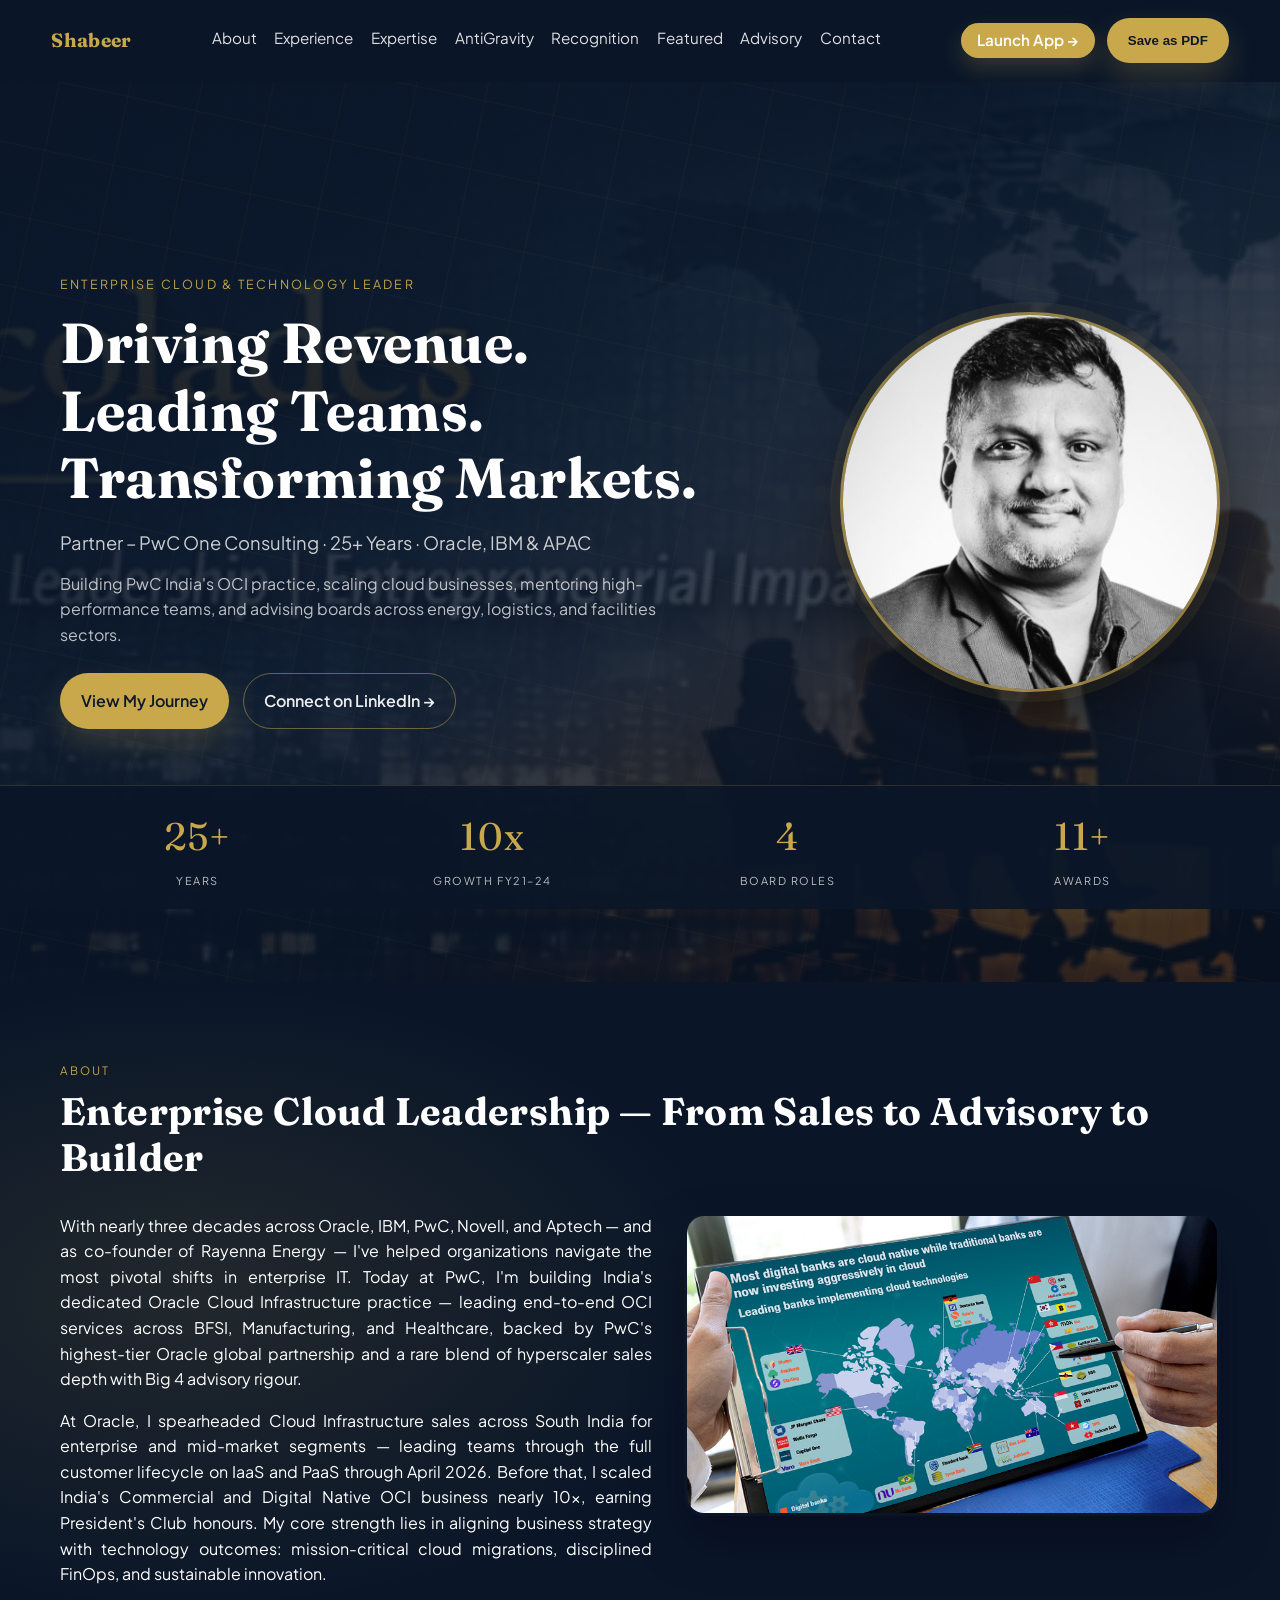
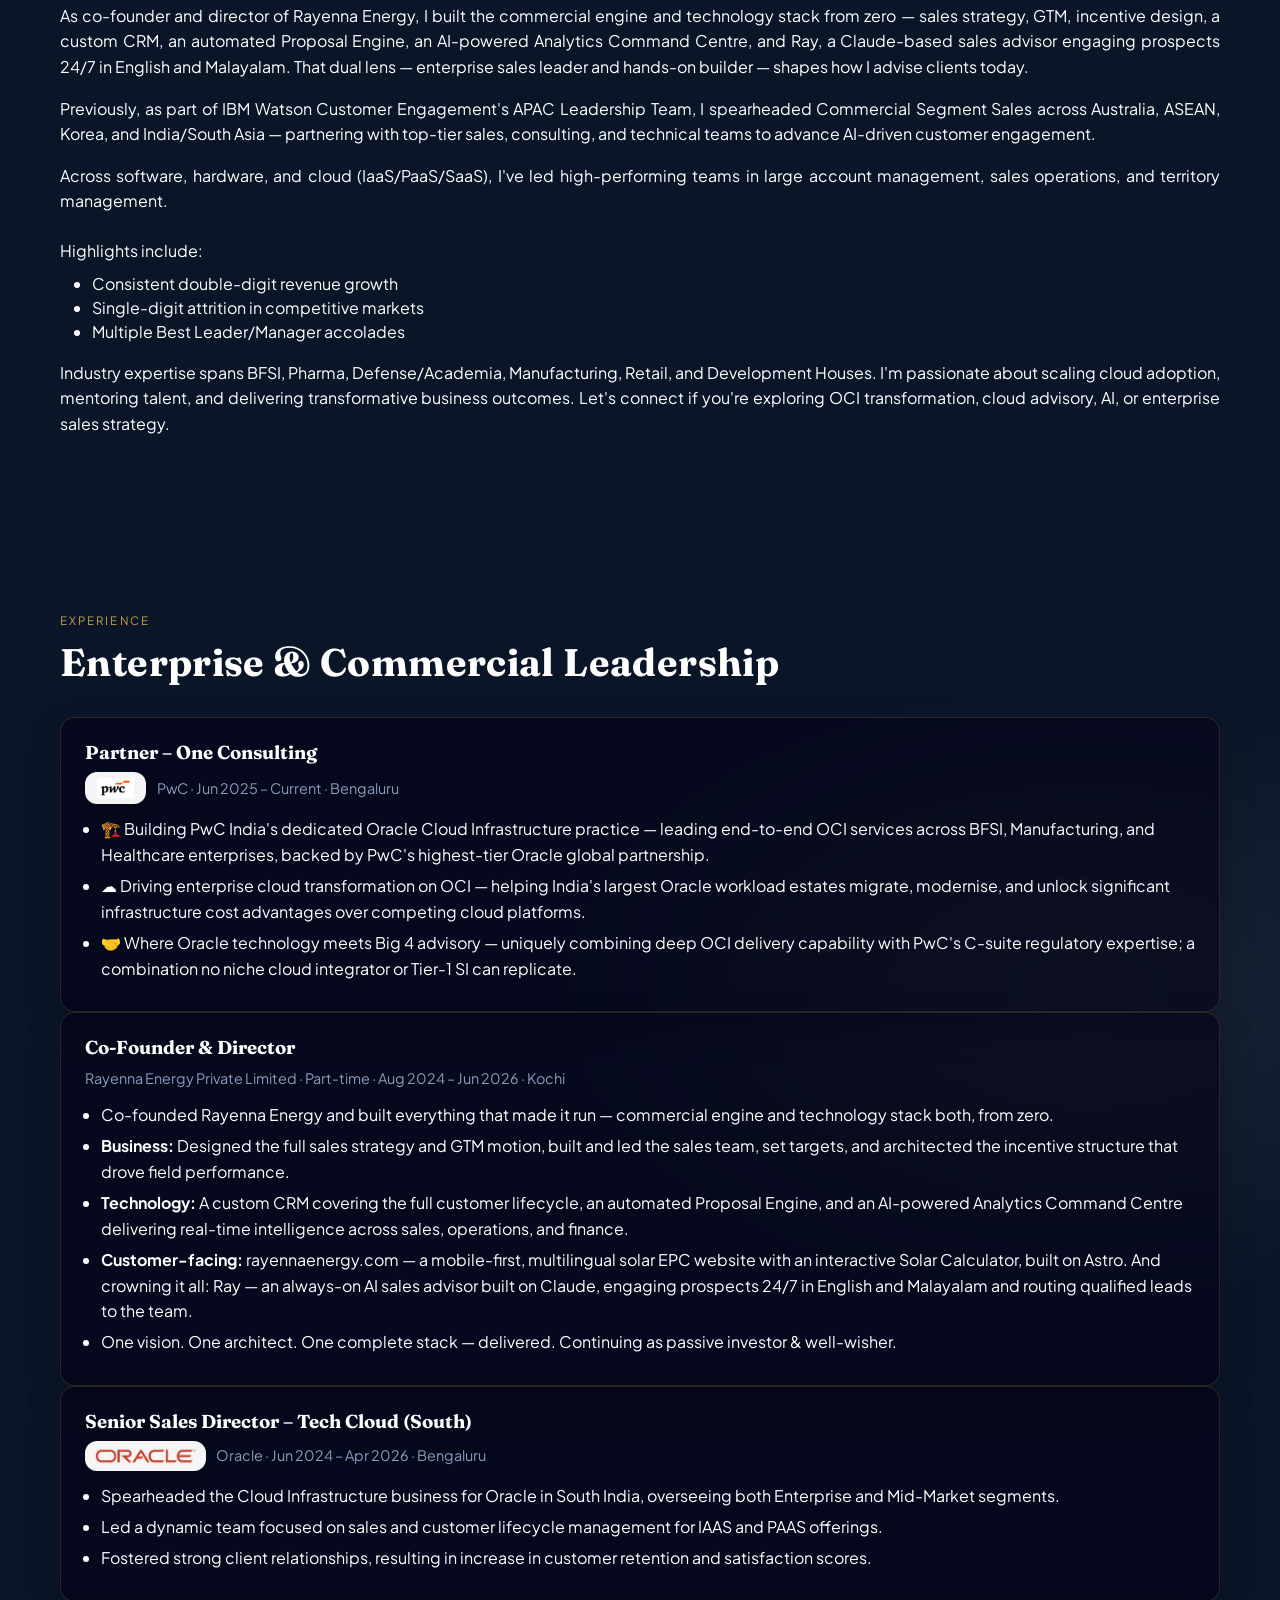
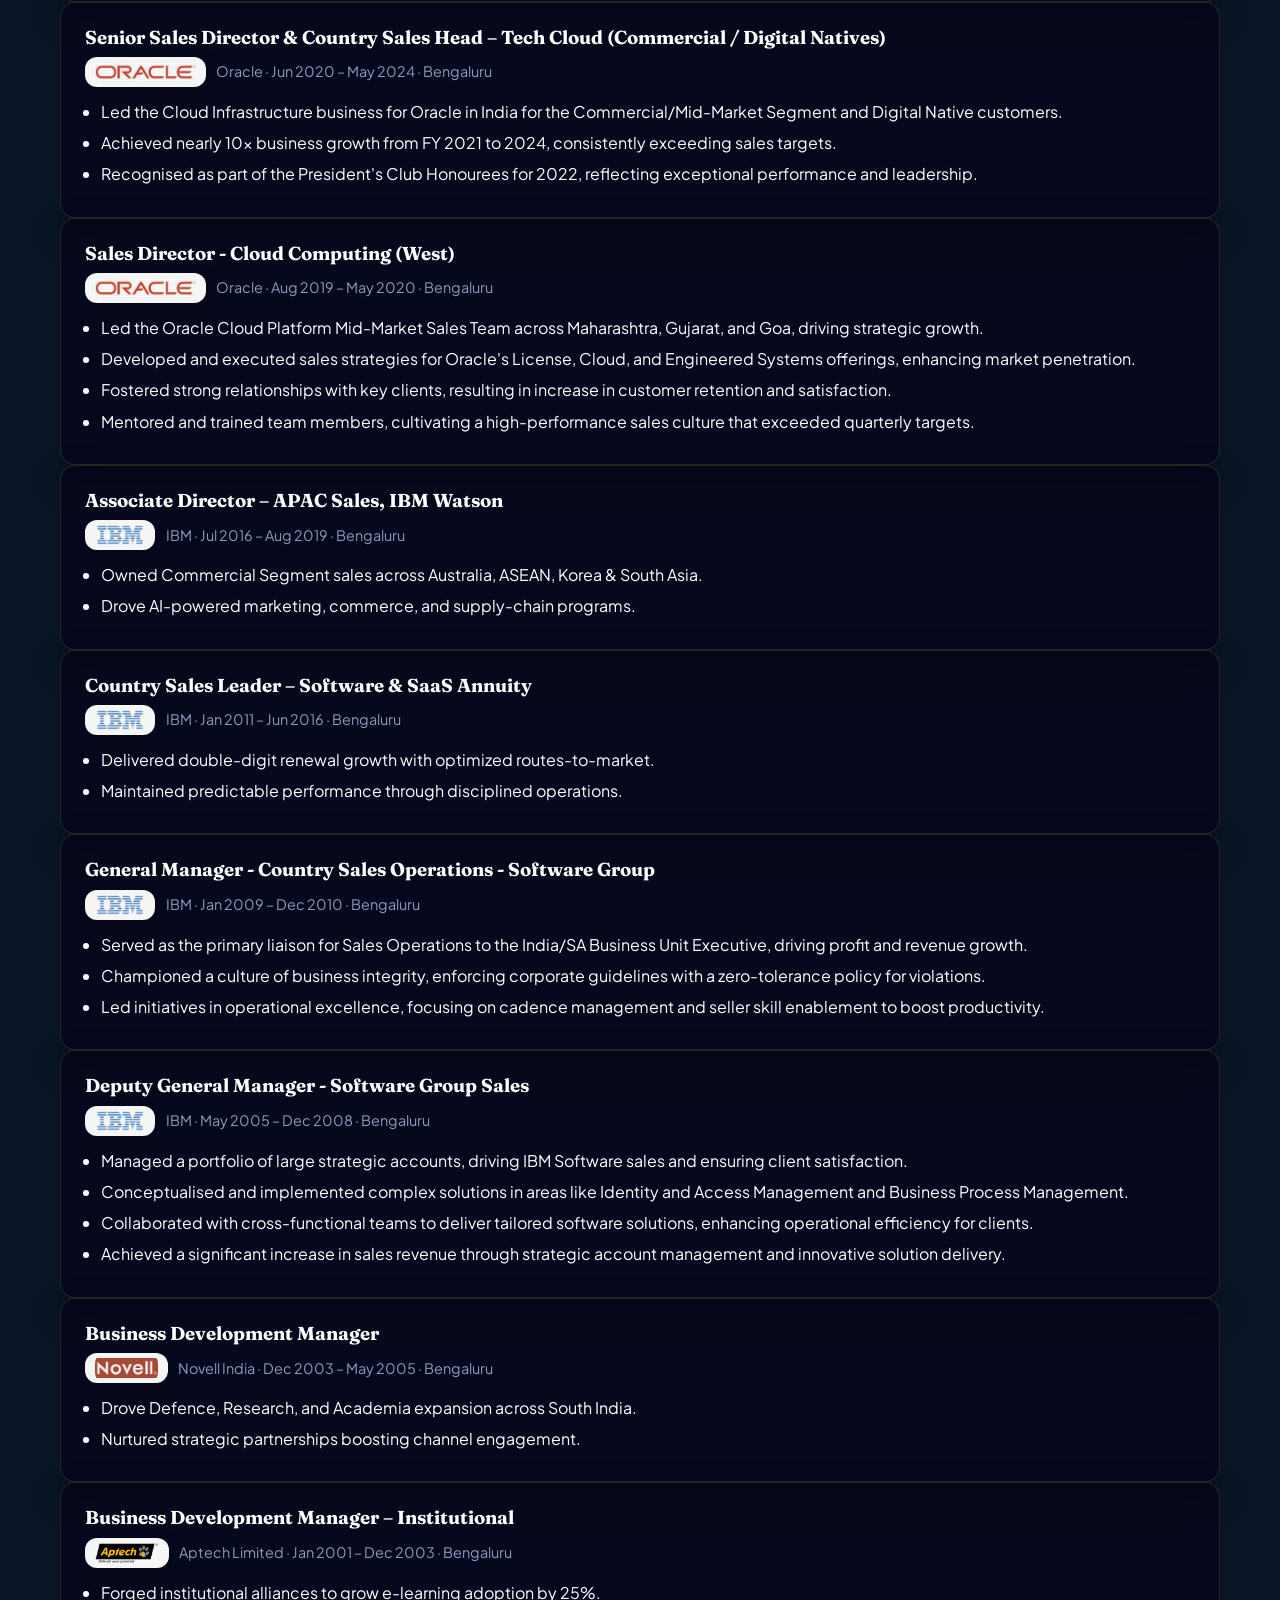
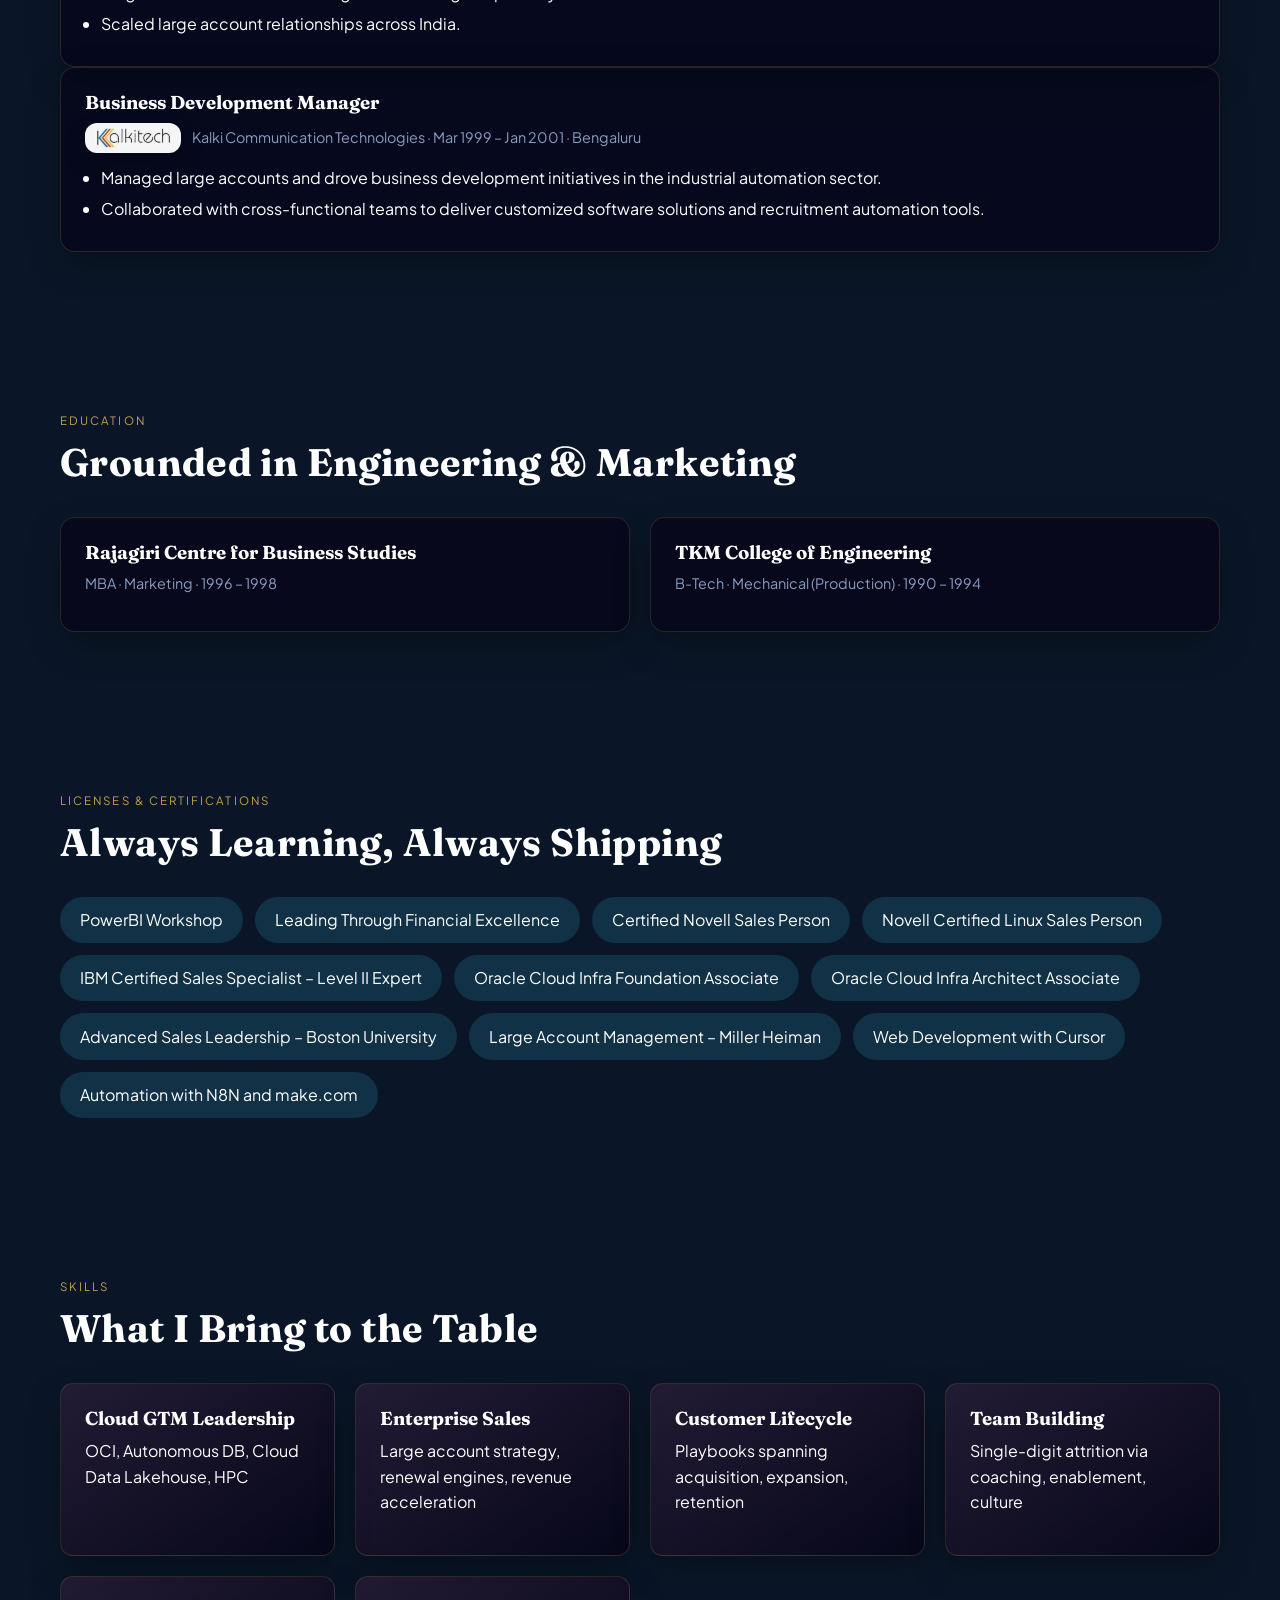
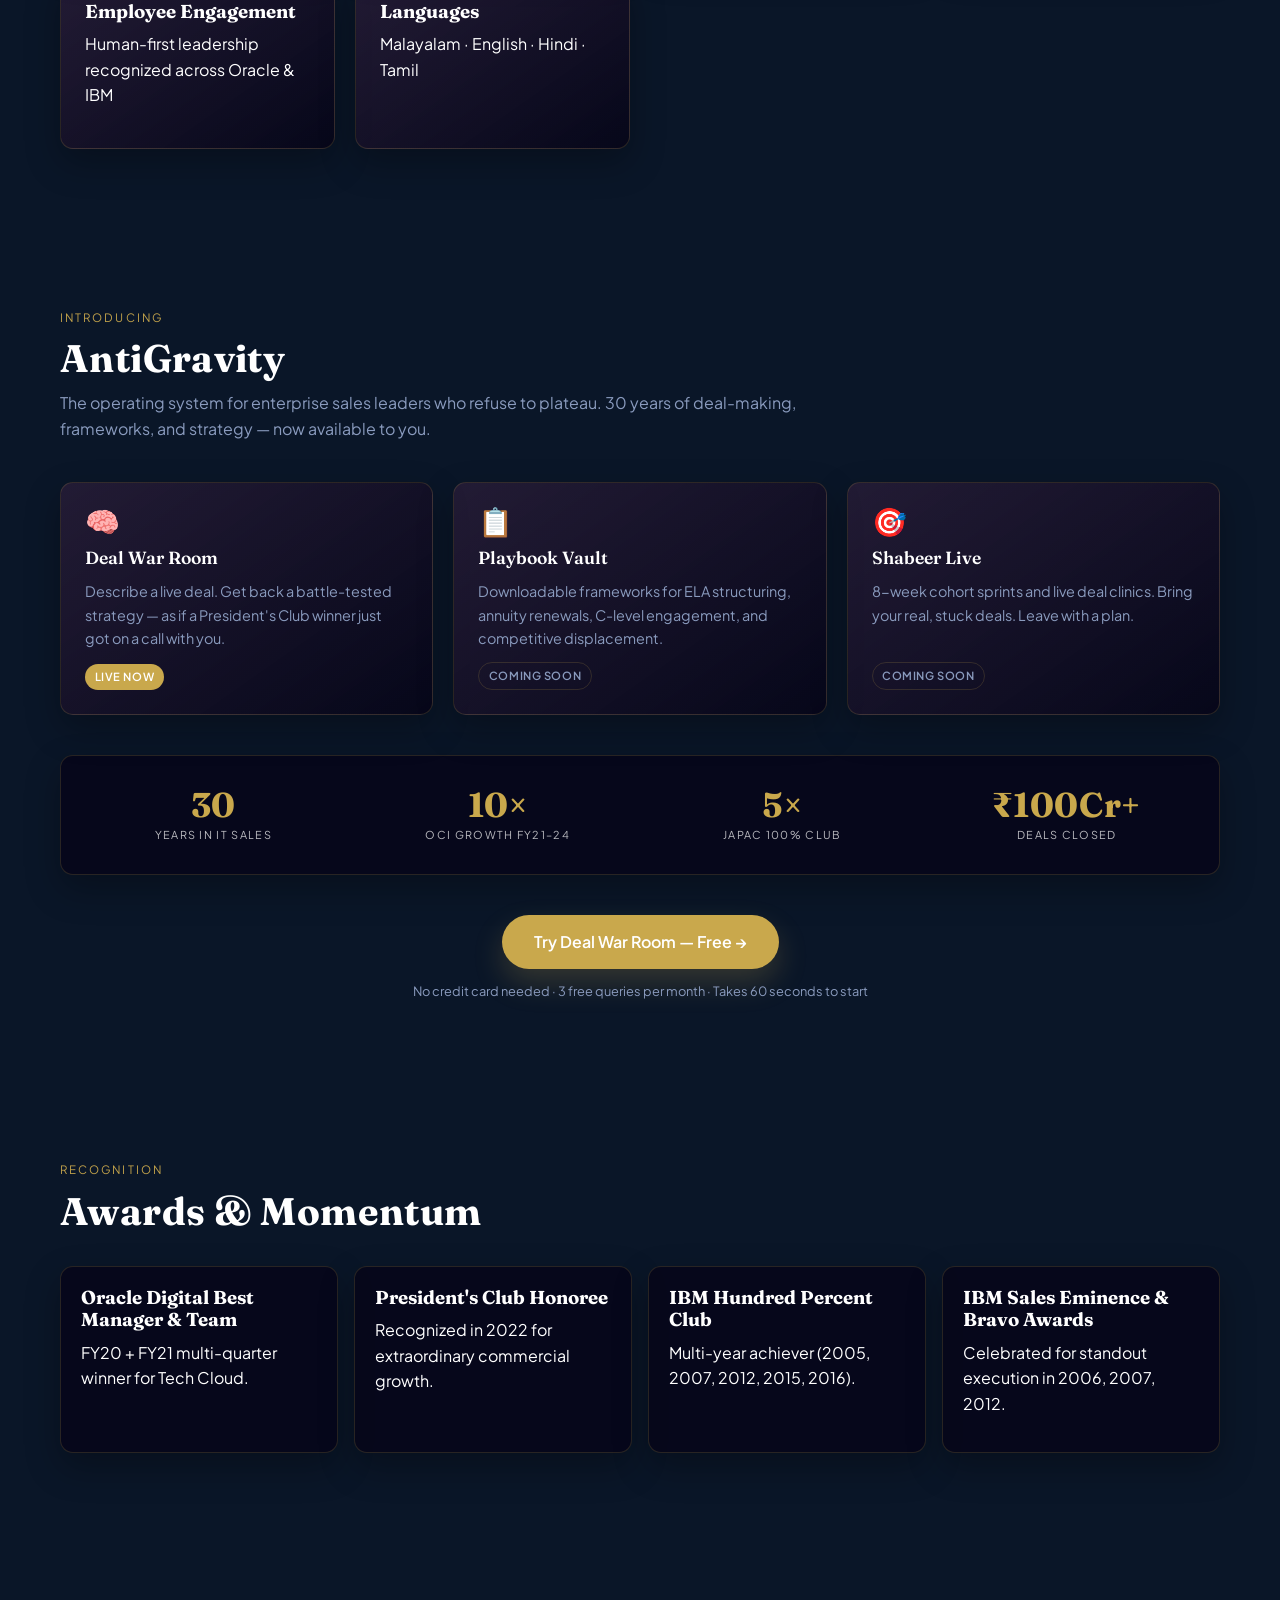
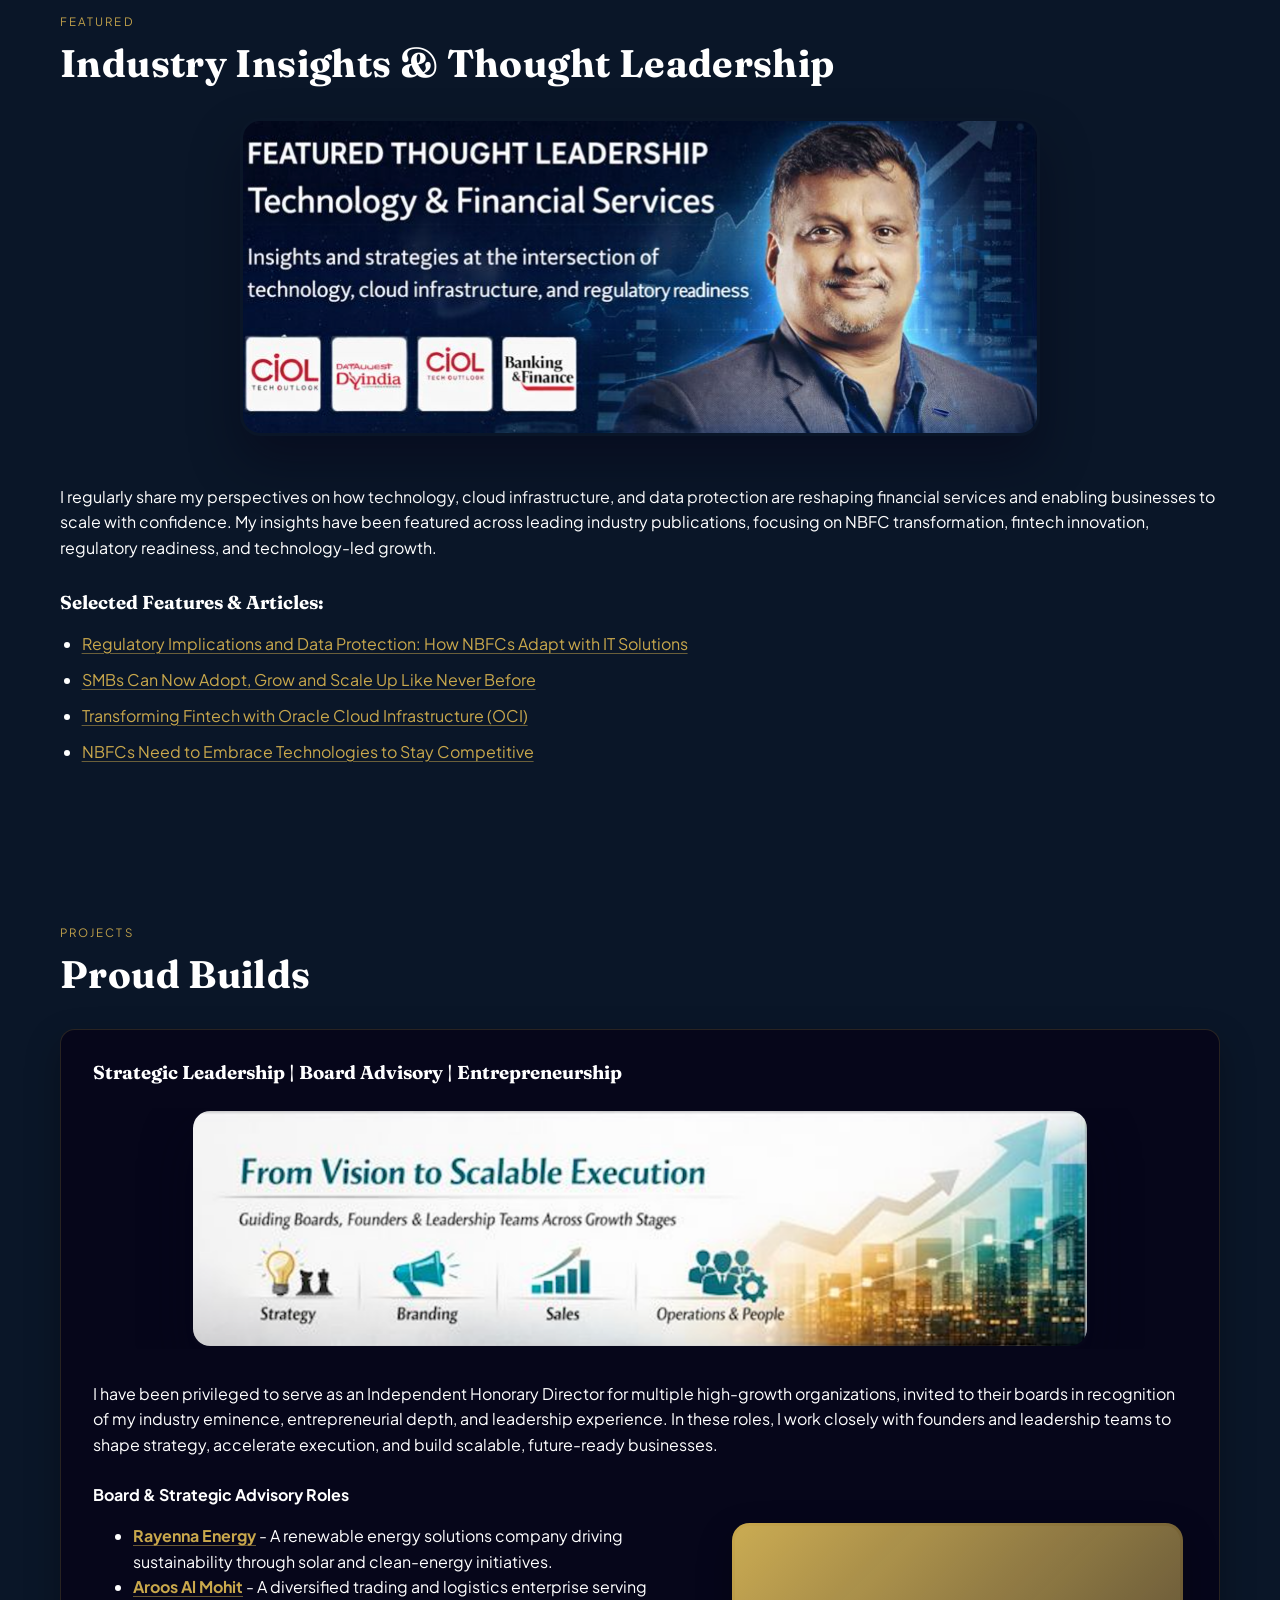
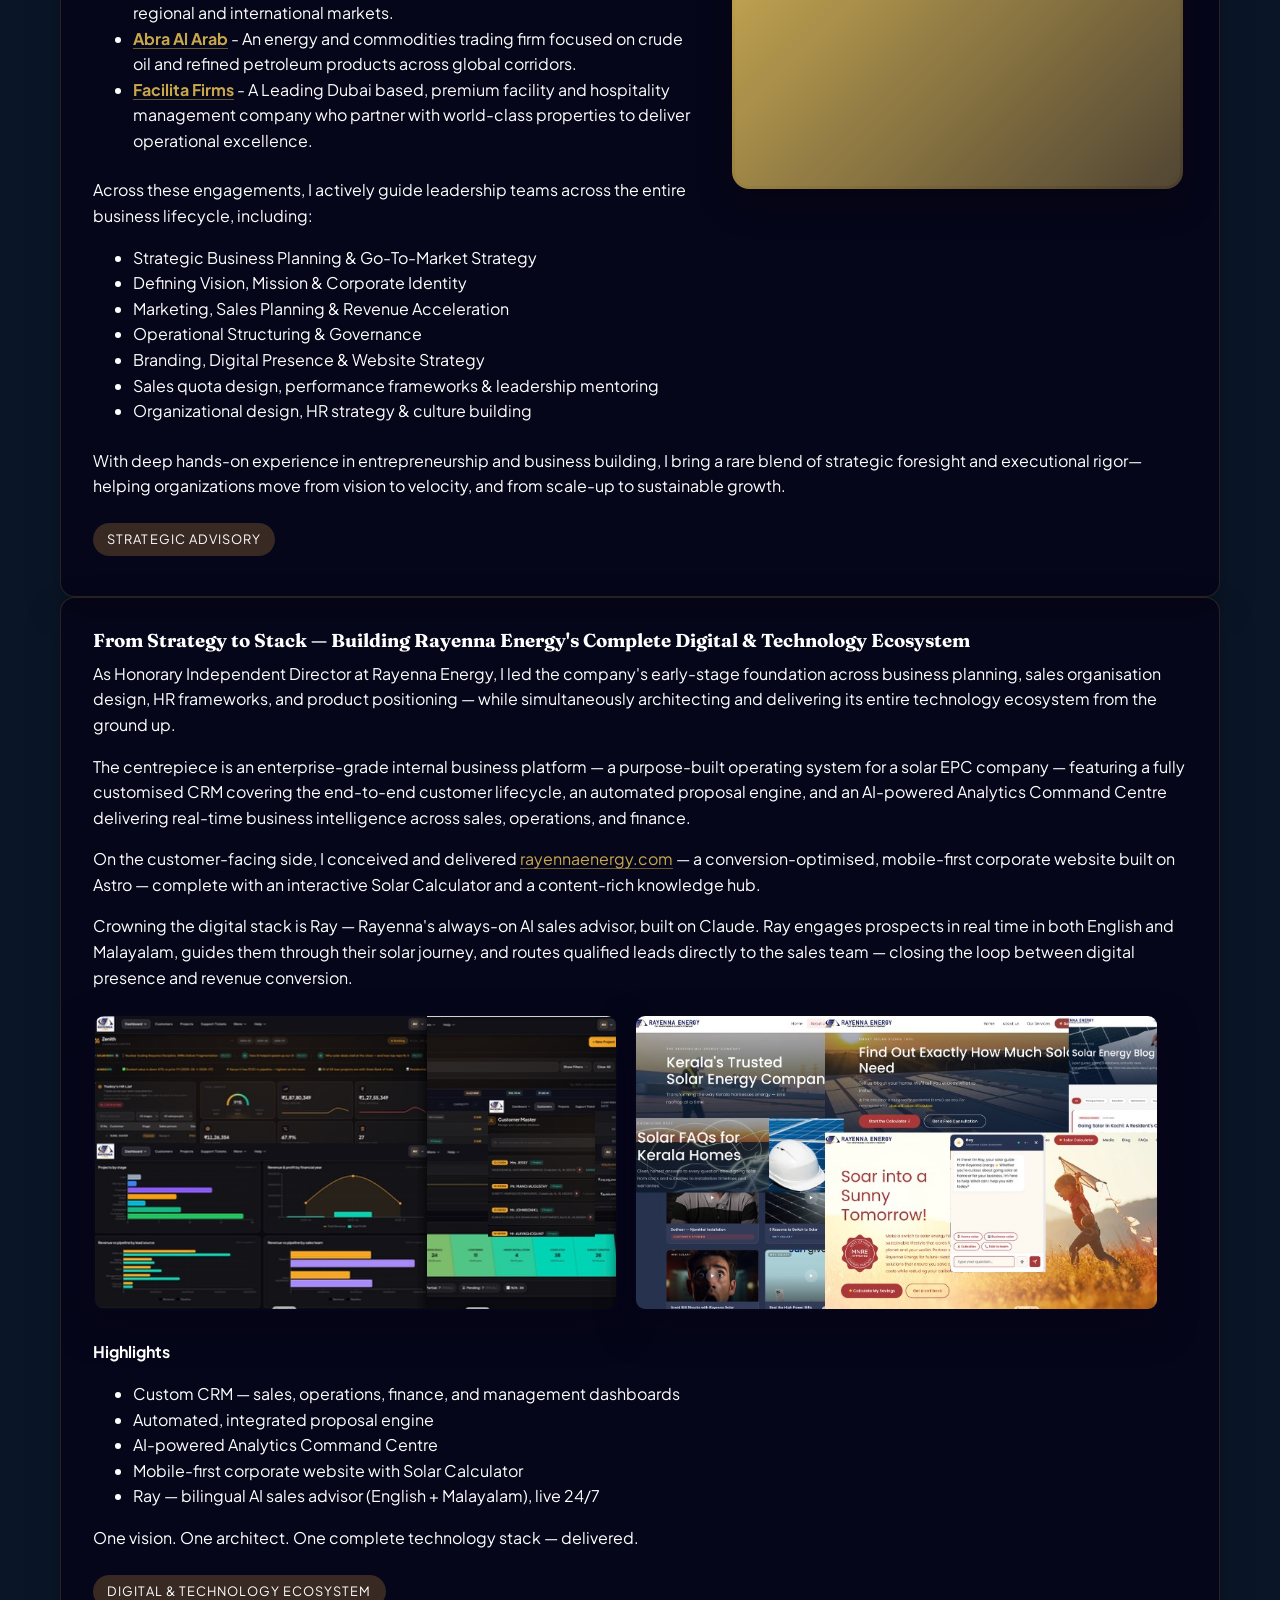
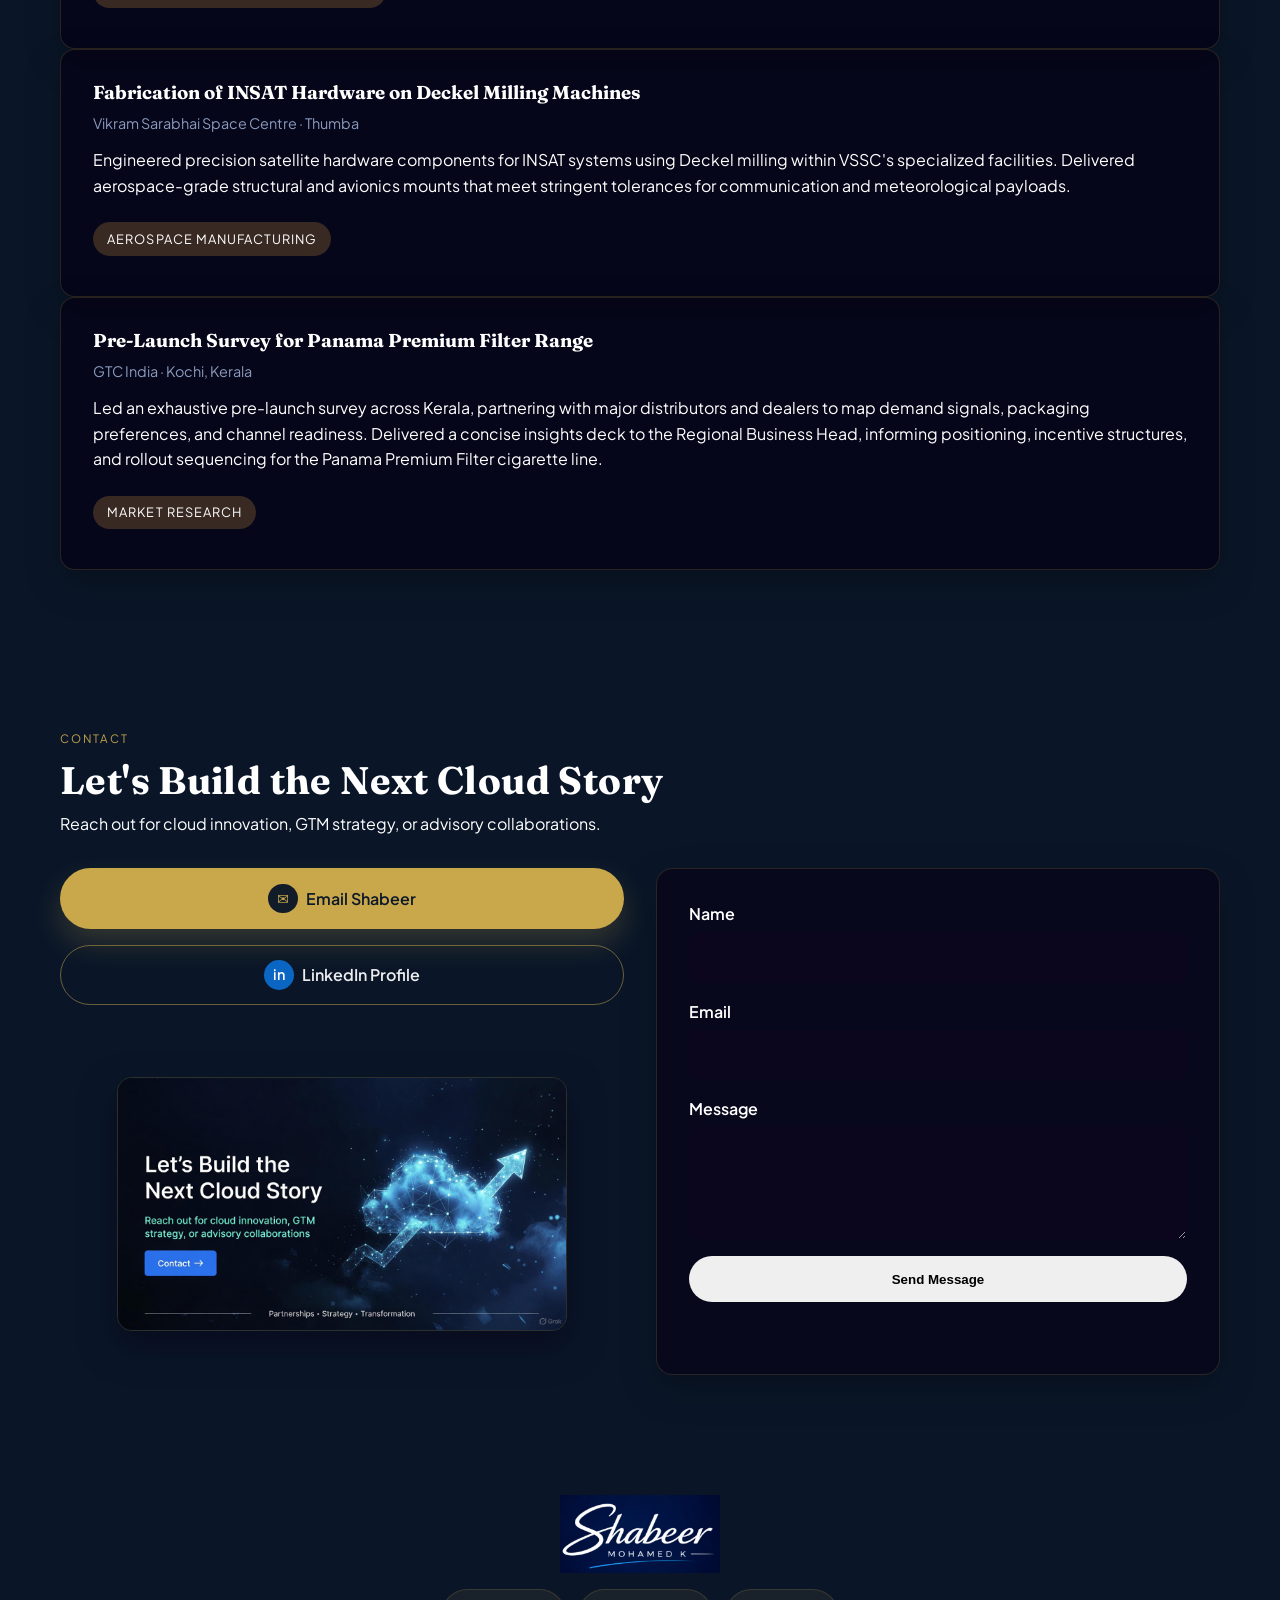
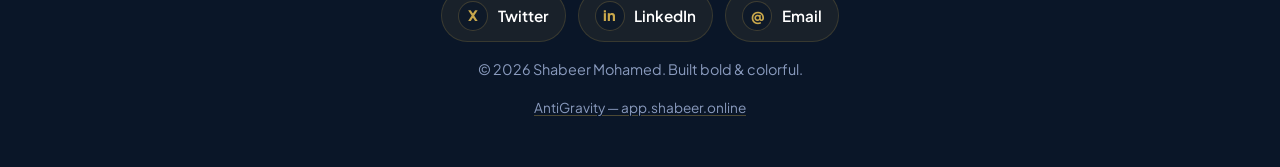
==== commit 38c578da: "fix(experience): use official PwC logo centered in badge Replace incorrect mark with the provided Pw" ====
--- a/index.html
+++ b/index.html
@@ -246,7 +246,7 @@
           <article>
             <h3>Partner – One Consulting</h3>
             <p class="meta meta-company">
-              <img src="PwC.png" alt="PwC" class="company-logo" loading="lazy" decoding="async" />
+              <img src="PwC.png" alt="PwC" class="company-logo company-logo--pwc" loading="lazy" decoding="async" />
               PwC · Jun 2025 – Current · Bengaluru
             </p>
             <ul>
--- a/styles.css
+++ b/styles.css
@@ -628,11 +628,19 @@
   width: auto;
   max-width: 170px;
   object-fit: contain;
+  object-position: center;
   display: inline-block;
+  vertical-align: middle;
   background: rgba(255, 255, 255, 0.96);
-  padding: 4px 8px;
+  padding: 5px 10px;
   border-radius: 12px;
   box-shadow: 0 10px 22px rgba(0, 0, 0, 0.22);
+  flex-shrink: 0;
+}
+
+.company-logo--pwc {
+  height: 32px;
+  padding: 6px 12px;
 }
 
 @media (max-width: 600px) {
